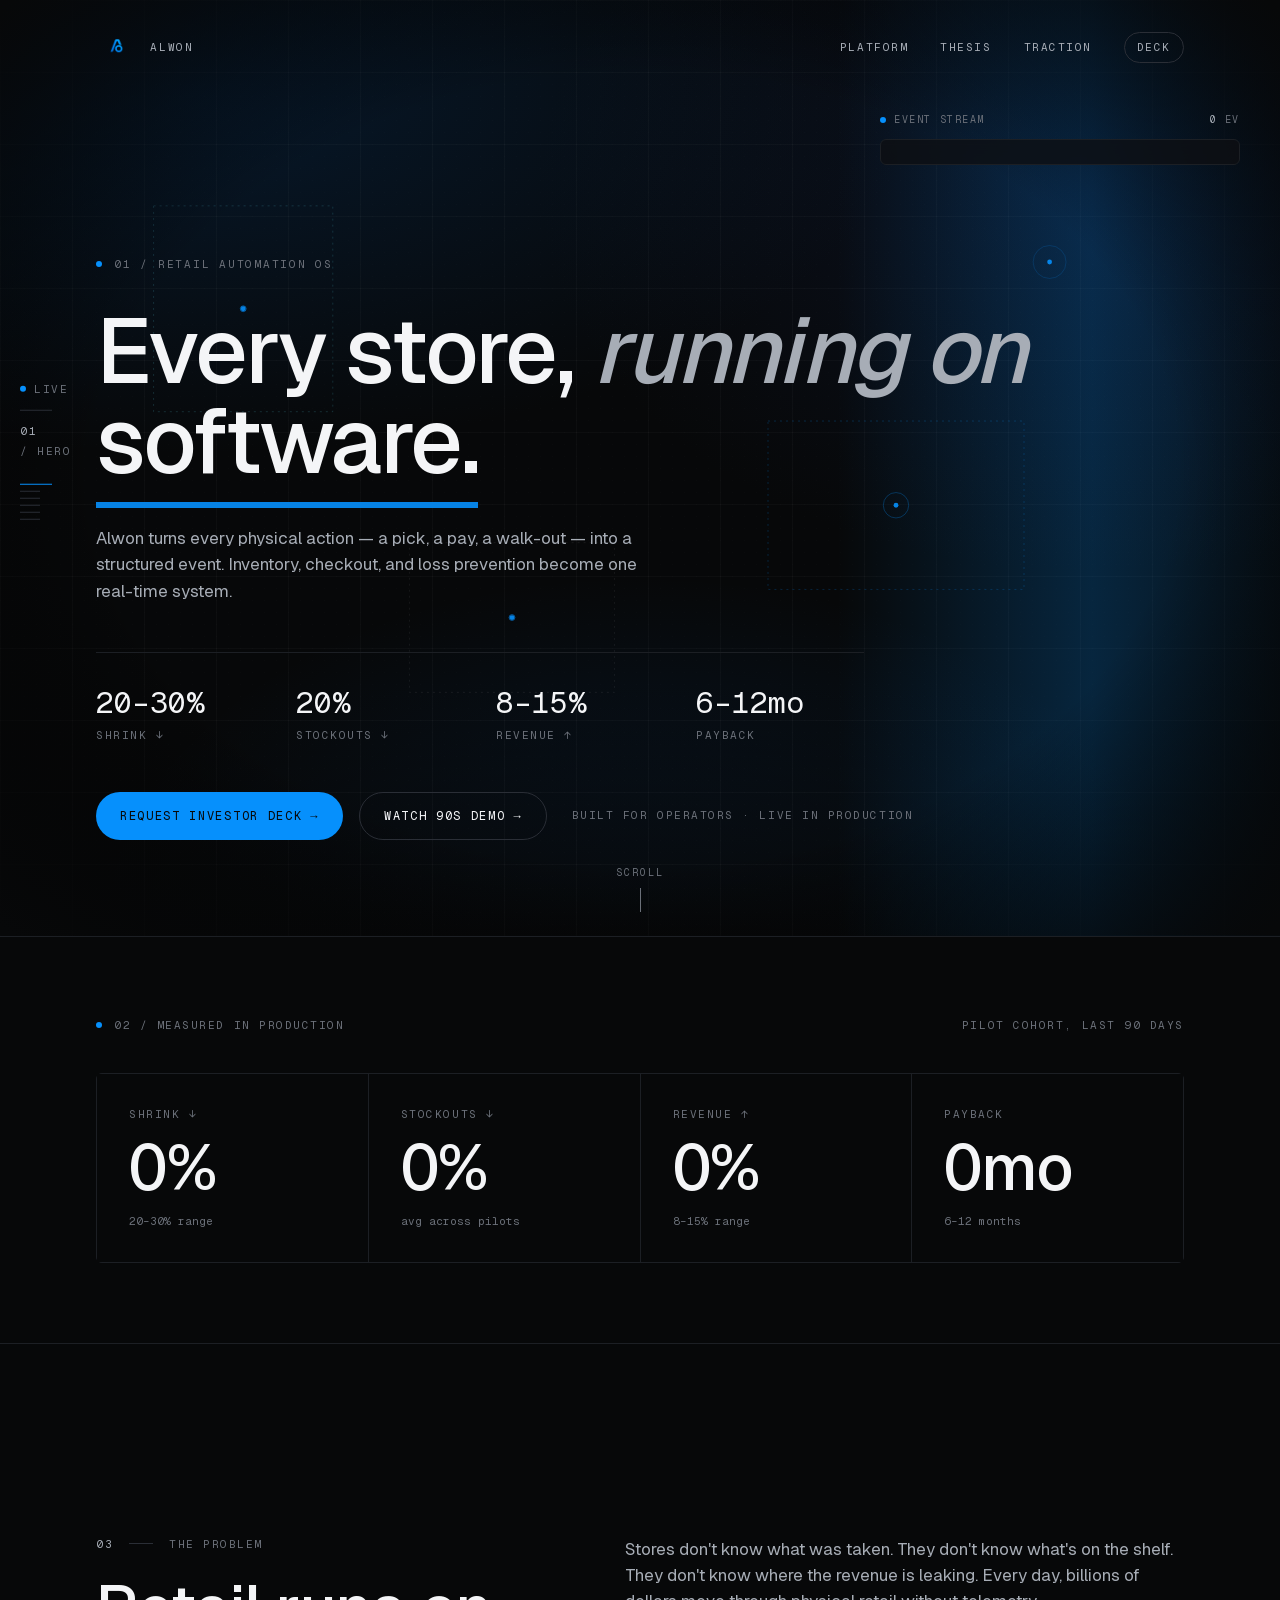
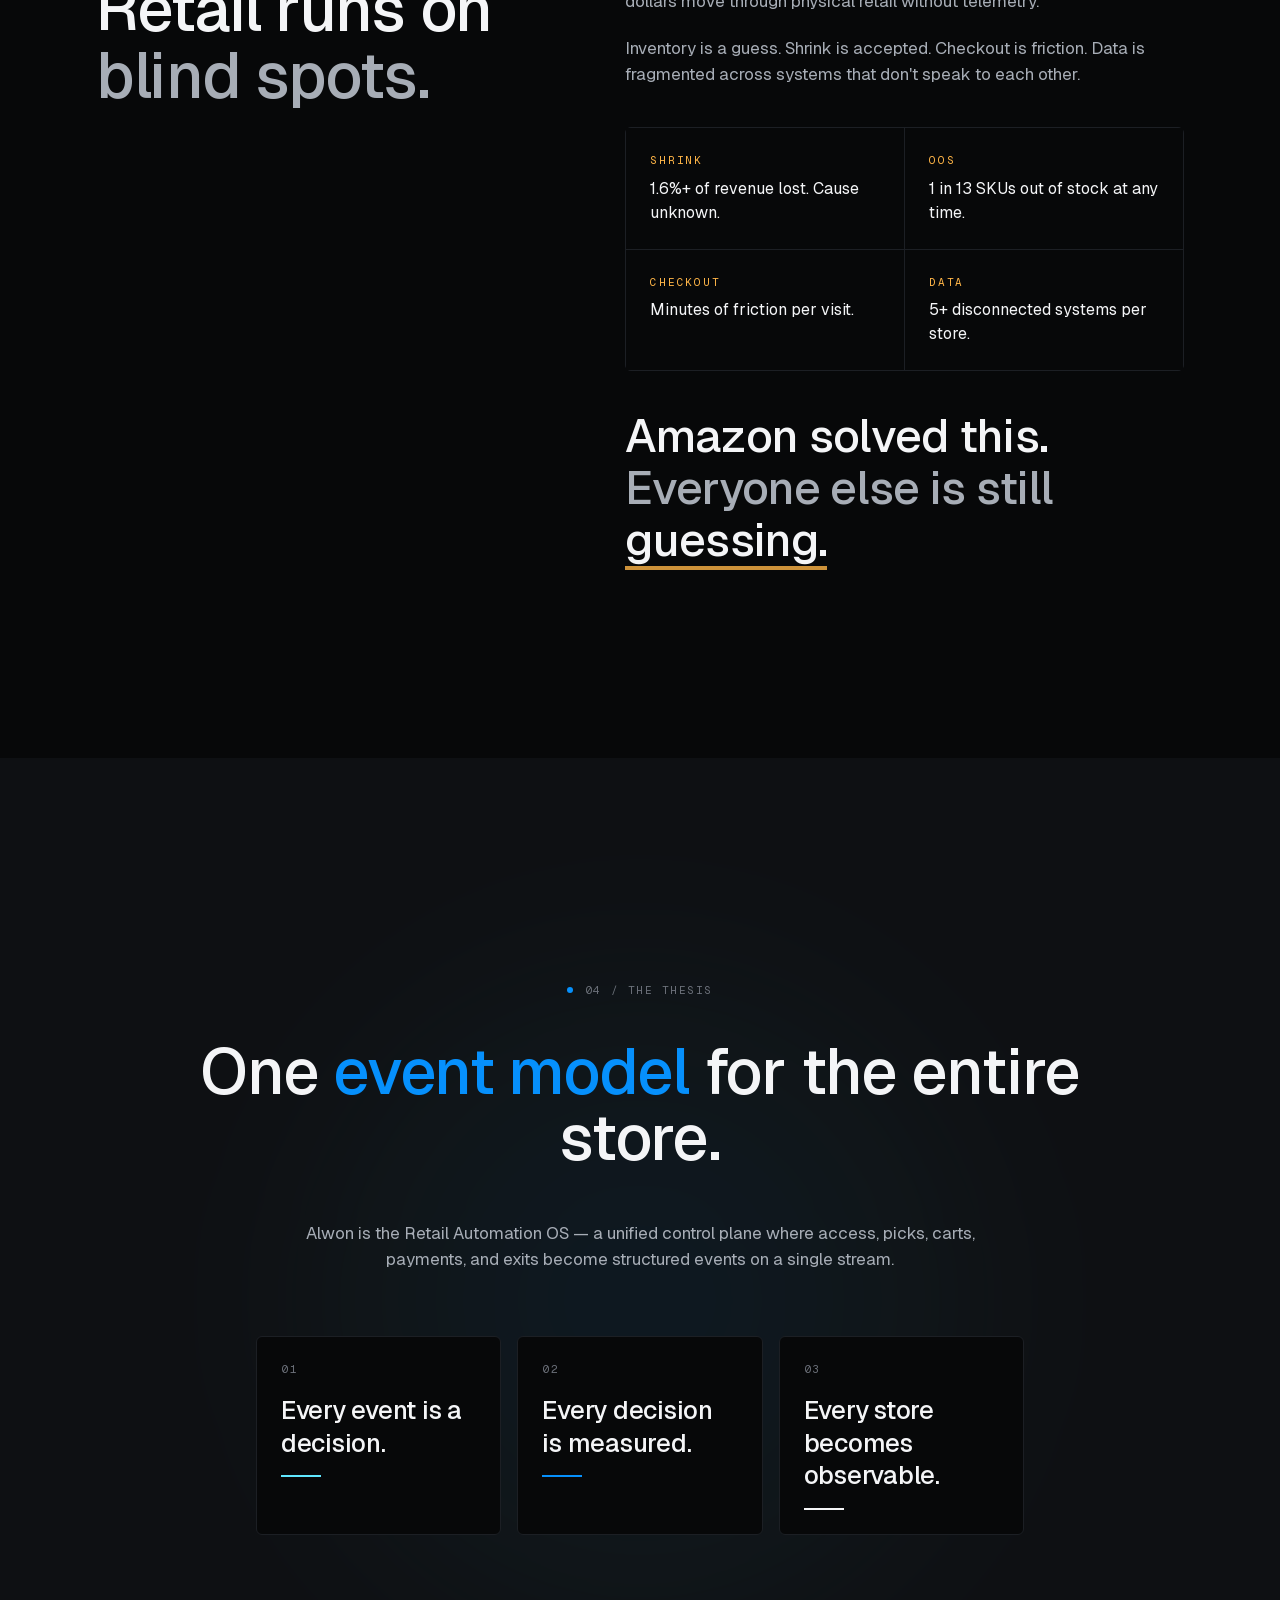
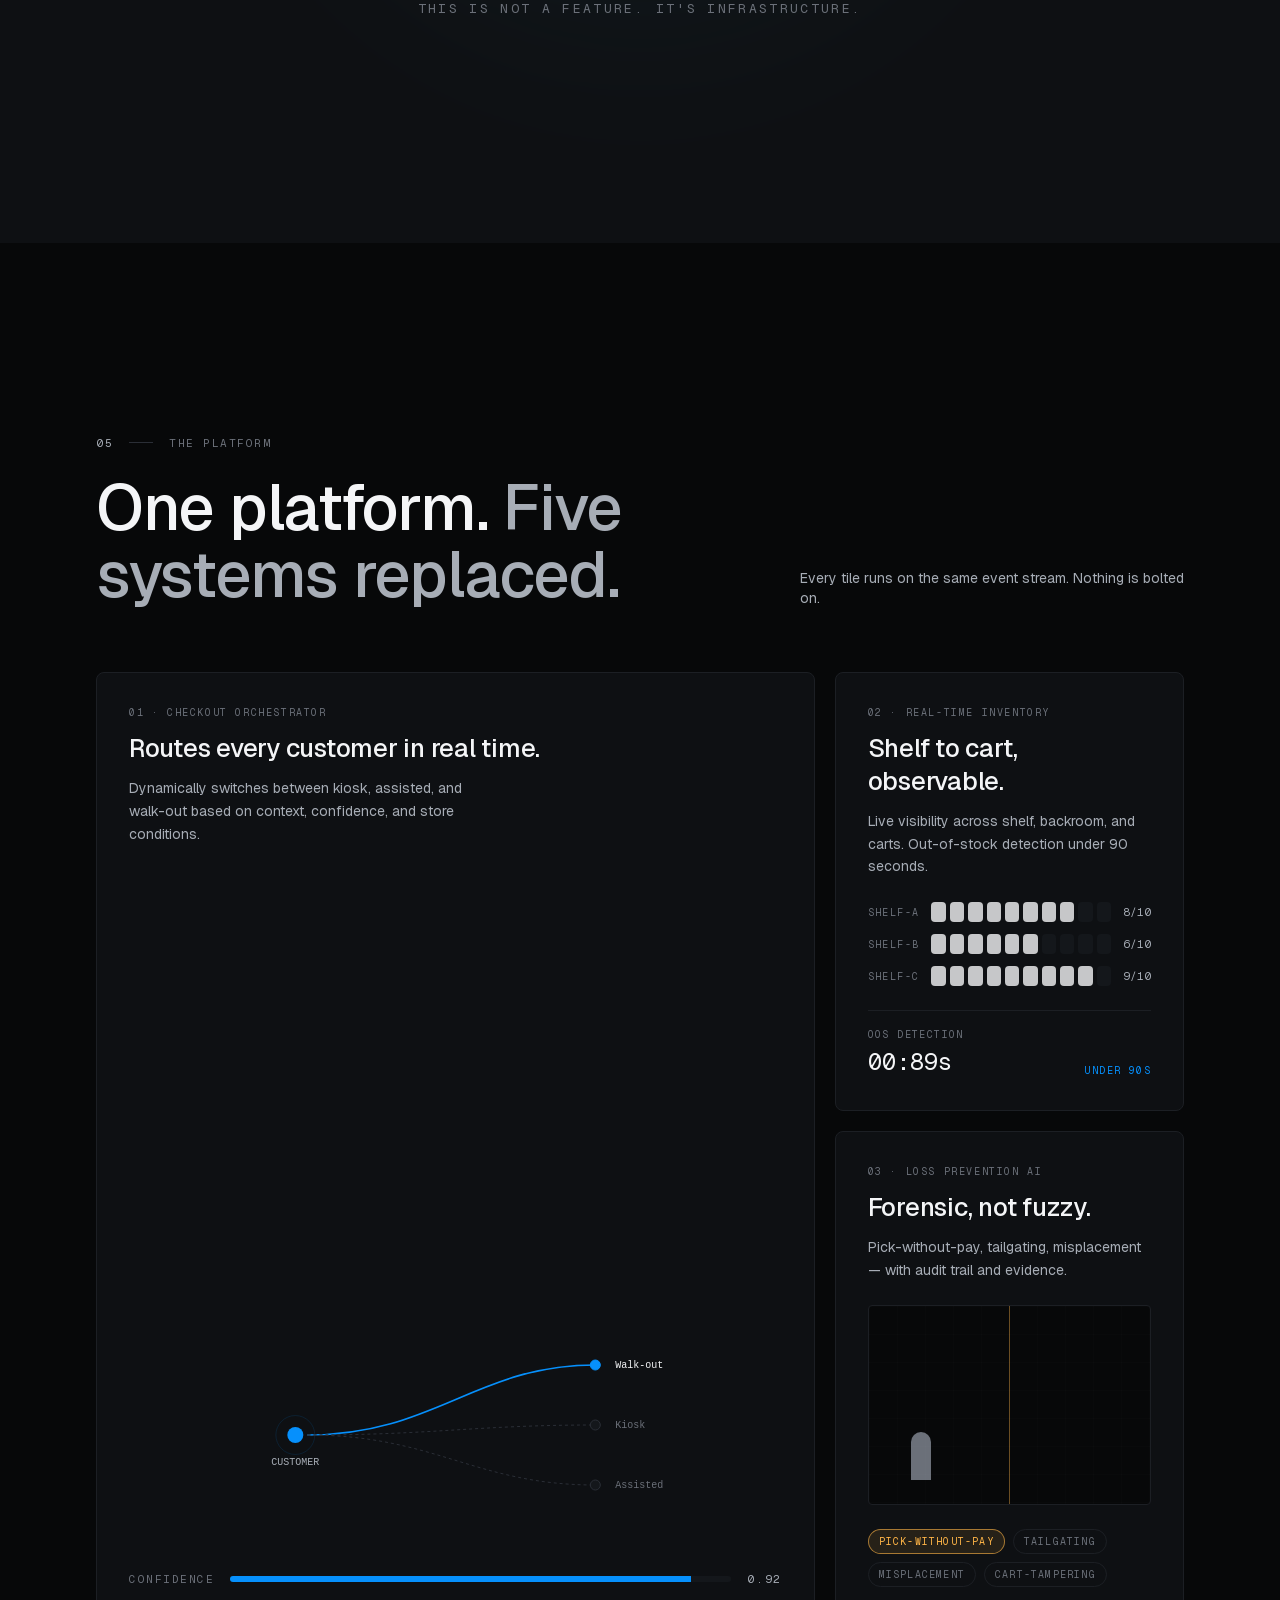
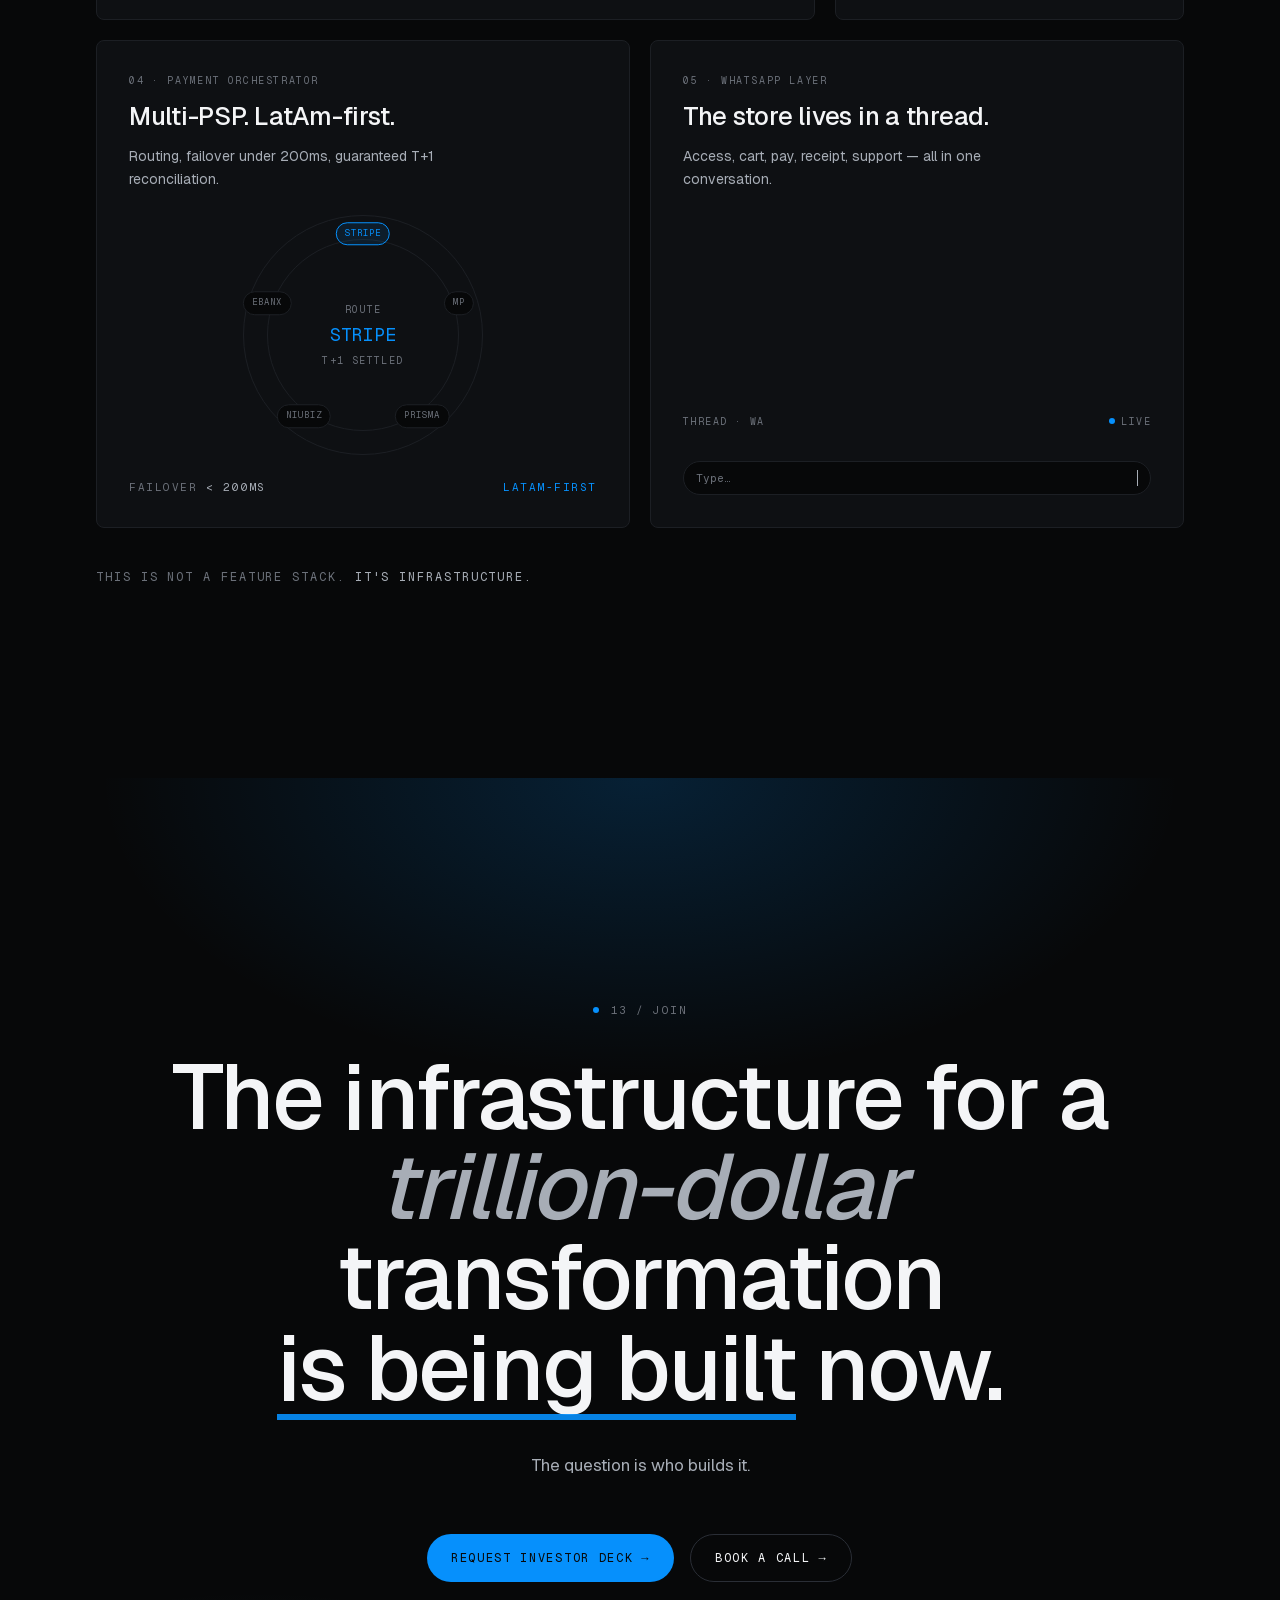
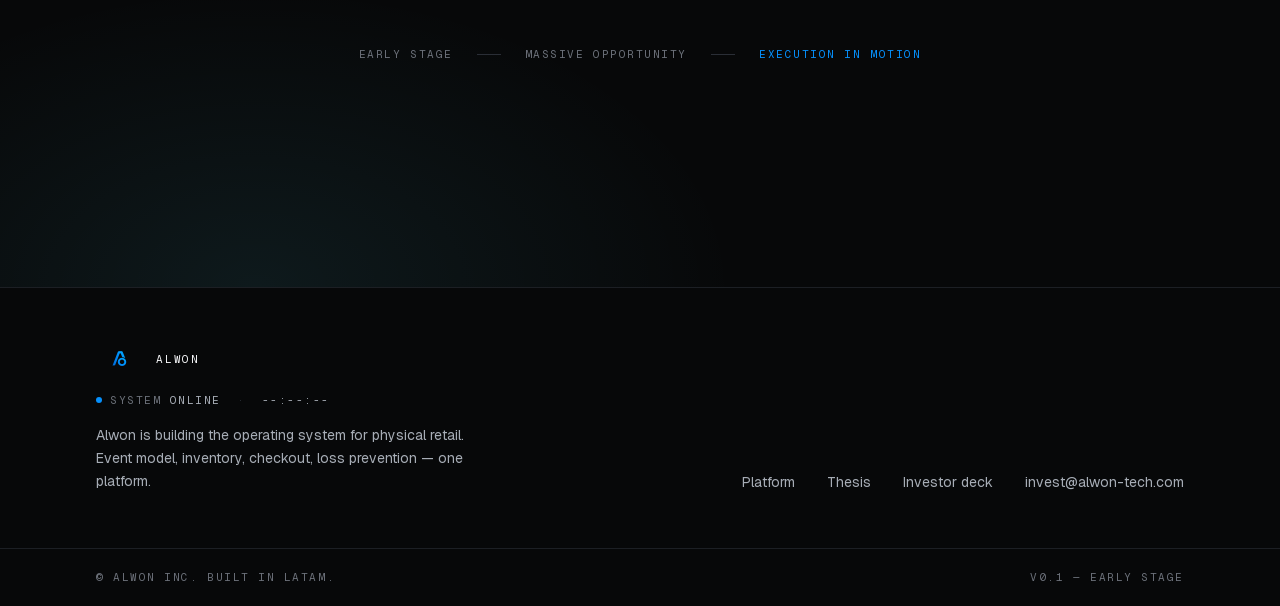
==== index.html @ dfbee31b "base" ====
<!DOCTYPE html><html lang="en" class="geist_deef94d5-module__Sms4YG__variable geist_mono_1bf8cbf6-module__FlyLvG__variable antialiased"><head><meta charSet="utf-8"/><meta name="viewport" content="width=device-width, initial-scale=1"/><link rel="preload" href="/_next/static/media/797e433ab948586e-s.p.0.q-h669a_dqa.woff2" as="font" crossorigin="" type="font/woff2"/><link rel="preload" href="/_next/static/media/caa3a2e1cccd8315-s.p.16t1db8_9y2o~.woff2" as="font" crossorigin="" type="font/woff2"/><link rel="preload" as="image" href="/logo_alwon.png"/><link rel="stylesheet" href="/_next/static/chunks/014f_h28jp~ky.css" data-precedence="next"/><link rel="preload" as="script" fetchPriority="low" href="/_next/static/chunks/0gxwci3e5-ykx.js"/><script src="/_next/static/chunks/0pjq-hlddzx4h.js" async=""></script><script src="/_next/static/chunks/10~x95jhs6ns3.js" async=""></script><script src="/_next/static/chunks/turbopack-0rjp~2ta~sk9_.js" async=""></script><script src="/_next/static/chunks/0xtk0nha9.-fo.js" async=""></script><script src="/_next/static/chunks/0d3tkj33oycf2.js" async=""></script><script src="/_next/static/chunks/02zibz5o1k7un.js" async=""></script><meta name="next-size-adjust" content=""/><meta name="theme-color" content="#0690fc"/><meta name="color-scheme" content="dark"/><title>Alwon — The operating system for every store</title><meta name="description" content="Alwon turns every physical action in a store into a structured event. Inventory, checkout, and loss prevention — one real-time system."/><link rel="manifest" href="/manifest.webmanifest"/><meta property="og:title" content="Alwon — The operating system for every store"/><meta property="og:description" content="Retail Automation OS. Every action in a store becomes an event."/><meta property="og:type" content="website"/><meta name="twitter:card" content="summary"/><meta name="twitter:title" content="Alwon — The operating system for every store"/><meta name="twitter:description" content="Retail Automation OS. Every action in a store becomes an event."/><link rel="icon" href="/favicon.ico?favicon.0d~ox1ni8owcf.ico" sizes="48x48" type="image/x-icon"/><link rel="icon" href="/icon.png?icon.0746e30ch07uv.png" sizes="192x192" type="image/png"/><link rel="apple-touch-icon" href="/apple-icon.png?apple-icon.0pzhgabz-7hv9.png" sizes="180x180" type="image/png"/><script src="/_next/static/chunks/03~yq9q893hmn.js" noModule=""></script></head><body class="min-h-dvh bg-canvas text-ink"><div hidden=""><!--$--><!--/$--></div><aside aria-hidden="true" class="pointer-events-none fixed left-5 top-1/2 z-40 hidden -translate-y-1/2 flex-col items-start gap-3 md:flex"><div class="flex items-center gap-2"><span class="inline-block size-1.5 rounded-full bg-signal pulse-signal"></span><span class="chapter-label text-ink-dim">Live</span></div><div class="h-px w-8 bg-line-strong"></div><div class="flex flex-col gap-1 font-mono text-[11px] uppercase tracking-[0.14em]"><span class="text-ink-dim">01</span><span class="text-ink-mute">/ <!-- -->Hero</span></div><div class="mt-3 flex flex-col gap-1.5"><span class="block h-px w-5 transition-all duration-500 w-8 bg-signal"></span><span class="block h-px w-5 transition-all duration-500 bg-line-strong"></span><span class="block h-px w-5 transition-all duration-500 bg-line-strong"></span><span class="block h-px w-5 transition-all duration-500 bg-line-strong"></span><span class="block h-px w-5 transition-all duration-500 bg-line-strong"></span><span class="block h-px w-5 transition-all duration-500 bg-line-strong"></span></div></aside><main class="relative"><section id="hero" class="relative isolate flex min-h-[100svh] items-end overflow-hidden bg-canvas"><div class="atmos absolute inset-0 -z-10" aria-hidden="true"></div><div aria-hidden="true" class="pointer-events-none absolute inset-0 overflow-hidden"><svg class="absolute inset-0 h-full w-full" xmlns="http://www.w3.org/2000/svg"><defs><pattern id="alwon-grid" width="72" height="72" patternUnits="userSpaceOnUse"><path d="M 72 0 L 0 0 0 72" fill="none" stroke="rgba(255,255,255,0.045)" stroke-width="1"></path></pattern><pattern id="alwon-grid-sub" width="12" height="12" patternUnits="userSpaceOnUse"><circle cx="0" cy="0" r="0.5" fill="rgba(255,255,255,0.05)"></circle></pattern><radialGradient id="alwon-vignette" cx="50%" cy="50%" r="70%"><stop offset="60%" stop-color="rgba(0,0,0,0)"></stop><stop offset="100%" stop-color="rgba(7,8,9,1)"></stop></radialGradient><linearGradient id="alwon-sweep" x1="0" x2="1" y1="0" y2="0"><stop offset="0%" stop-color="rgba(6,144,252,0)"></stop><stop offset="50%" stop-color="rgba(6,144,252,0.22)"></stop><stop offset="100%" stop-color="rgba(6,144,252,0)"></stop></linearGradient></defs><rect width="100%" height="100%" fill="url(#alwon-grid-sub)"></rect><rect width="100%" height="100%" fill="url(#alwon-grid)"></rect><g opacity="0.55"><rect x="12%" y="22%" width="14%" height="22%" fill="none" stroke="rgba(96,231,255,0.28)" stroke-dasharray="2 4"></rect><rect x="60%" y="45%" width="20%" height="18%" fill="none" stroke="rgba(6,144,252,0.38)" stroke-dasharray="2 4"></rect><rect x="32%" y="58%" width="16%" height="16%" fill="none" stroke="rgba(255,255,255,0.12)" stroke-dasharray="2 4"></rect></g><g><g><circle cx="19%" cy="33%" r="2.4" fill="#0690fc" opacity="0.9"></circle><circle cx="19%" cy="33%" r="2.4" fill="none" stroke="#0690fc" stroke-width="1" opacity="0.6"><animate attributeName="r" from="2.4" to="22" dur="2.6s" begin="0s" repeatCount="indefinite"></animate><animate attributeName="opacity" from="0.6" to="0" dur="2.6s" begin="0s" repeatCount="indefinite"></animate></circle></g><g><circle cx="70%" cy="54%" r="2.4" fill="#0690fc" opacity="0.9"></circle><circle cx="70%" cy="54%" r="2.4" fill="none" stroke="#0690fc" stroke-width="1" opacity="0.6"><animate attributeName="r" from="2.4" to="22" dur="2.6s" begin="1.3s" repeatCount="indefinite"></animate><animate attributeName="opacity" from="0.6" to="0" dur="2.6s" begin="1.3s" repeatCount="indefinite"></animate></circle></g><g><circle cx="40%" cy="66%" r="2.4" fill="#0690fc" opacity="0.9"></circle><circle cx="40%" cy="66%" r="2.4" fill="none" stroke="#0690fc" stroke-width="1" opacity="0.6"><animate attributeName="r" from="2.4" to="22" dur="2.6s" begin="2.6s" repeatCount="indefinite"></animate><animate attributeName="opacity" from="0.6" to="0" dur="2.6s" begin="2.6s" repeatCount="indefinite"></animate></circle></g><g><circle cx="82%" cy="28%" r="2.4" fill="#0690fc" opacity="0.9"></circle><circle cx="82%" cy="28%" r="2.4" fill="none" stroke="#0690fc" stroke-width="1" opacity="0.6"><animate attributeName="r" from="2.4" to="22" dur="2.6s" begin="0.8s" repeatCount="indefinite"></animate><animate attributeName="opacity" from="0.6" to="0" dur="2.6s" begin="0.8s" repeatCount="indefinite"></animate></circle></g></g><rect x="-40%" y="0" width="40%" height="100%" fill="url(#alwon-sweep)"><animate attributeName="x" from="-40%" to="100%" dur="7s" repeatCount="indefinite"></animate></rect><rect width="100%" height="100%" fill="url(#alwon-vignette)"></rect></svg></div><div class="pointer-events-none absolute inset-x-0 bottom-0 -z-[5] h-64 bg-gradient-to-t from-canvas to-transparent" aria-hidden="true"></div><div class="bg-grain absolute inset-0 -z-[6]" aria-hidden="true"></div><div class="absolute inset-x-0 top-0 z-30 flex items-center justify-between px-6 pt-6 md:px-24 md:pt-8"><a href="#hero" aria-label="Alwon — home" class="flex items-center gap-3 transition-opacity hover:opacity-80"><img alt="Alwon" width="28" height="28" decoding="async" data-nimg="1" class="h-7 w-auto" style="color:transparent" src="/logo_alwon.png"/><span class="font-mono text-[11px] uppercase tracking-[0.16em] text-ink-dim">Alwon</span></a><nav class="hidden items-center gap-8 font-mono text-[11px] uppercase tracking-[0.14em] text-ink-dim md:flex"><a href="#platform" class="link-underline hover:text-ink">Platform</a><a href="#solution" class="link-underline hover:text-ink">Thesis</a><a href="#proof" class="link-underline hover:text-ink">Traction</a><a href="#cta" class="rounded-full border border-line-strong px-3 py-1.5 hover:border-ink-dim hover:text-ink">Deck</a></nav></div><div aria-hidden="true" class="pointer-events-none absolute right-4 top-20 z-20 w-full max-w-[280px] select-none sm:max-w-[320px] md:right-10 md:top-28 md:max-w-[360px]"><div class="mb-3 flex items-center justify-between font-mono text-[10px] uppercase tracking-[0.16em] text-ink-mute"><div class="flex items-center gap-2"><span class="inline-block size-1.5 rounded-full bg-signal pulse-signal"></span><span>event stream</span></div><span><span class="text-ink-dim tabular-nums">0</span> ev</span></div><div class="rounded-md border border-line bg-surface-1/80 p-3 backdrop-blur-sm"></div></div><div class="relative z-10 mx-auto w-full max-w-[1440px] px-6 pb-16 pt-48 md:px-24 md:pb-24 md:pt-64"><div class="mb-8 flex items-center gap-3 font-mono text-[11px] uppercase tracking-[0.16em] text-ink-mute"><span class="inline-block size-1.5 rounded-full bg-signal pulse-signal"></span><span>01 / Retail Automation OS</span></div><h1 class="text-display max-w-[16ch] text-ink">Every store,<!-- --> <span class="italic text-ink-dim">running on</span> <span class="relative whitespace-nowrap">software.<span aria-hidden="true" class="absolute -bottom-2 left-0 h-[6px] w-full bg-signal/90"></span></span></h1><p class="mt-10 max-w-xl text-body-l text-ink-dim">Alwon turns every physical action — a pick, a pay, a walk-out — into a structured event. Inventory, checkout, and loss prevention become one real-time system.</p><div class="mt-12 grid max-w-3xl grid-cols-2 gap-x-8 gap-y-6 border-t border-line pt-8 md:grid-cols-4"><div class="flex flex-col gap-1.5"><span class="font-mono text-2xl text-ink tabular-nums md:text-3xl">20–30%</span><span class="font-mono text-[11px] uppercase tracking-[0.14em] text-ink-mute">shrink ↓</span></div><div class="flex flex-col gap-1.5"><span class="font-mono text-2xl text-ink tabular-nums md:text-3xl">20%</span><span class="font-mono text-[11px] uppercase tracking-[0.14em] text-ink-mute">stockouts ↓</span></div><div class="flex flex-col gap-1.5"><span class="font-mono text-2xl text-ink tabular-nums md:text-3xl">8–15%</span><span class="font-mono text-[11px] uppercase tracking-[0.14em] text-ink-mute">revenue ↑</span></div><div class="flex flex-col gap-1.5"><span class="font-mono text-2xl text-ink tabular-nums md:text-3xl">6–12mo</span><span class="font-mono text-[11px] uppercase tracking-[0.14em] text-ink-mute">payback</span></div></div><div class="mt-12 flex flex-wrap items-center gap-4"><a class="group inline-flex h-12 items-center gap-2 rounded-full px-6 font-mono text-[12px] uppercase tracking-[0.14em] transition-all duration-300 will-change-transform bg-signal text-canvas hover:bg-signal-soft hover:-translate-y-[1px] shadow-[0_0_0_0_rgba(6,144,252,0.35)] hover:shadow-[0_10px_40px_-10px_rgba(6,144,252,0.55)]" href="#cta">Request investor deck<span aria-hidden="true" class="inline-block translate-x-0 transition-transform duration-300 group-hover:translate-x-1">→</span></a><a class="group inline-flex h-12 items-center gap-2 rounded-full px-6 font-mono text-[12px] uppercase tracking-[0.14em] transition-all duration-300 will-change-transform border border-line-strong text-ink hover:border-ink-dim hover:bg-surface-1" href="#platform">Watch 90s demo<span aria-hidden="true" class="inline-block translate-x-0 transition-transform duration-300 group-hover:translate-x-1">→</span></a><span class="ml-2 font-mono text-[11px] uppercase tracking-[0.14em] text-ink-mute">Built for operators · Live in production</span></div></div><div aria-hidden="true" class="pointer-events-none absolute bottom-6 left-1/2 z-20 flex -translate-x-1/2 flex-col items-center gap-2 font-mono text-[10px] uppercase tracking-[0.2em] text-ink-mute"><span>Scroll</span><span class="block h-6 w-px animate-[pulse_2.4s_ease-in-out_infinite] bg-ink-mute"></span></div></section><section id="proof" class="relative border-y border-line bg-canvas"><div class="mx-auto flex w-full max-w-[1440px] flex-col gap-10 px-6 py-16 md:px-24 md:py-20"><div class="flex items-center justify-between font-mono text-[11px] uppercase tracking-[0.14em] text-ink-mute"><div class="flex items-center gap-3"><span class="inline-block size-1.5 rounded-full bg-signal pulse-signal"></span><span>02 / Measured in production</span></div><span class="hidden md:inline">Pilot cohort, last 90 days</span></div><div class="grid grid-cols-2 gap-px rounded-md border border-line bg-line md:grid-cols-4"><div class="flex flex-col gap-3 bg-canvas p-6 md:p-8"><span class="font-mono text-[11px] uppercase tracking-[0.14em] text-ink-mute">shrink ↓</span><span class="text-ink tabular-nums"><span class="text-h1 font-medium">0<!-- -->%</span></span><span class="font-mono text-[11px] text-ink-mute">20–30% range</span></div><div class="flex flex-col gap-3 bg-canvas p-6 md:p-8"><span class="font-mono text-[11px] uppercase tracking-[0.14em] text-ink-mute">stockouts ↓</span><span class="text-ink tabular-nums"><span class="text-h1 font-medium">0<!-- -->%</span></span><span class="font-mono text-[11px] text-ink-mute">avg across pilots</span></div><div class="flex flex-col gap-3 bg-canvas p-6 md:p-8"><span class="font-mono text-[11px] uppercase tracking-[0.14em] text-ink-mute">revenue ↑</span><span class="text-ink tabular-nums"><span class="text-h1 font-medium">0<!-- -->%</span></span><span class="font-mono text-[11px] text-ink-mute">8–15% range</span></div><div class="flex flex-col gap-3 bg-canvas p-6 md:p-8"><span class="font-mono text-[11px] uppercase tracking-[0.14em] text-ink-mute">payback</span><span class="text-ink tabular-nums"><span class="text-h1 font-medium">0<!-- -->mo</span></span><span class="font-mono text-[11px] text-ink-mute">6–12 months</span></div></div></div></section><section id="problem" class="relative overflow-hidden bg-canvas py-32 md:py-48"><div class="mx-auto grid w-full max-w-[1440px] gap-16 px-6 md:grid-cols-[1fr_1.2fr] md:px-24"><header class="flex max-w-[68ch] flex-col gap-6"><div class="flex items-center gap-4 font-mono text-[11px] uppercase tracking-[0.14em] text-ink-mute"><span class="text-ink-dim">03</span><span class="h-px w-6 bg-line-strong"></span><span>The Problem</span></div><h2 class="text-h1 text-ink">Retail runs on <br/><span class="text-ink-dim">blind spots.</span></h2></header><div class="flex flex-col gap-10"><div class="space-y-5 text-body-l text-ink-dim"><p>Stores don&#x27;t know what was taken. They don&#x27;t know what&#x27;s on the shelf. They don&#x27;t know where the revenue is leaking. Every day, billions of dollars move through physical retail without telemetry.</p><p>Inventory is a guess. Shrink is accepted. Checkout is friction. Data is fragmented across systems that don&#x27;t speak to each other.</p></div><ul class="grid gap-px rounded-md border border-line bg-line md:grid-cols-2"><li class="flex flex-col gap-2 bg-canvas p-5 md:p-6"><span class="font-mono text-[11px] uppercase tracking-[0.16em] text-warn">SHRINK</span><span class="text-ink">1.6%+ of revenue lost. Cause unknown.</span></li><li class="flex flex-col gap-2 bg-canvas p-5 md:p-6"><span class="font-mono text-[11px] uppercase tracking-[0.16em] text-warn">OOS</span><span class="text-ink">1 in 13 SKUs out of stock at any time.</span></li><li class="flex flex-col gap-2 bg-canvas p-5 md:p-6"><span class="font-mono text-[11px] uppercase tracking-[0.16em] text-warn">CHECKOUT</span><span class="text-ink">Minutes of friction per visit.</span></li><li class="flex flex-col gap-2 bg-canvas p-5 md:p-6"><span class="font-mono text-[11px] uppercase tracking-[0.16em] text-warn">DATA</span><span class="text-ink">5+ disconnected systems per store.</span></li></ul><p class="text-h2 text-ink">Amazon solved this.<!-- --> <span class="text-ink-dim">Everyone else is still</span> <span class="relative inline-block">guessing.<span aria-hidden="true" class="absolute -bottom-1 left-0 h-[4px] w-full bg-warn/80"></span></span></p></div></div></section><section id="solution" class="relative isolate overflow-hidden bg-surface-1 py-40 md:py-56"><div aria-hidden="true" class="pointer-events-none absolute left-1/2 top-1/2 -z-10 h-[900px] w-[900px] -translate-x-1/2 -translate-y-1/2 rounded-full opacity-60 blur-3xl" style="background:radial-gradient(circle, rgba(6,144,252,0.12), rgba(96,231,255,0.05) 40%, transparent 70%)"></div><div class="mx-auto flex w-full max-w-[1200px] flex-col items-center px-6 text-center md:px-24"><div class="mb-10 flex items-center gap-3 font-mono text-[11px] uppercase tracking-[0.14em] text-ink-mute"><span class="inline-block size-1.5 rounded-full bg-signal pulse-signal"></span><span>04 / The Thesis</span></div><h2 class="text-h1 max-w-[22ch] text-ink">One <span class="text-signal">event model</span> for the entire store.</h2><p class="mt-12 max-w-2xl text-body-l text-ink-dim">Alwon is the Retail Automation OS — a unified control plane where access, picks, carts, payments, and exits become structured events on a single stream.</p><div class="mt-16 grid w-full max-w-3xl gap-4 md:grid-cols-3"><div class="relative flex flex-col gap-4 rounded-md border border-line bg-canvas p-6 text-left"><span class="font-mono text-[11px] uppercase tracking-[0.14em] text-ink-mute">0<!-- -->1</span><span class="text-h3 text-ink">Every event is a decision.</span><span aria-hidden="true" class="h-[2px] w-10 bg-flow"></span></div><div class="relative flex flex-col gap-4 rounded-md border border-line bg-canvas p-6 text-left"><span class="font-mono text-[11px] uppercase tracking-[0.14em] text-ink-mute">0<!-- -->2</span><span class="text-h3 text-ink">Every decision is measured.</span><span aria-hidden="true" class="h-[2px] w-10 bg-signal"></span></div><div class="relative flex flex-col gap-4 rounded-md border border-line bg-canvas p-6 text-left"><span class="font-mono text-[11px] uppercase tracking-[0.14em] text-ink-mute">0<!-- -->3</span><span class="text-h3 text-ink">Every store becomes observable.</span><span aria-hidden="true" class="h-[2px] w-10 bg-ink"></span></div></div><p class="mt-16 font-mono text-[13px] uppercase tracking-[0.18em] text-ink-mute">This is not a feature. It&#x27;s infrastructure.</p></div></section><section id="platform" class="relative overflow-hidden bg-canvas py-32 md:py-48"><div class="mx-auto w-full max-w-[1440px] px-6 md:px-24"><header class="mb-16 flex flex-col gap-6 md:flex-row md:items-end md:justify-between"><div class="flex max-w-[56ch] flex-col gap-6"><div class="flex items-center gap-4 font-mono text-[11px] uppercase tracking-[0.14em] text-ink-mute"><span class="text-ink-dim">05</span><span class="h-px w-6 bg-line-strong"></span><span>The Platform</span></div><h2 class="text-h1 text-ink">One platform.<!-- --> <span class="text-ink-dim">Five systems replaced.</span></h2></div><p class="max-w-sm text-sm text-ink-dim">Every tile runs on the same event stream. Nothing is bolted on.</p></header><div class="grid auto-rows-[minmax(360px,auto)] grid-cols-1 gap-4 md:grid-cols-6 md:gap-5"><article class="group relative flex flex-col justify-between gap-6 overflow-hidden rounded-lg border border-line bg-surface-1 p-6 transition-colors duration-500 hover:border-line-strong md:p-8 md:col-span-4 md:row-span-2"><div aria-hidden="true" class="pointer-events-none absolute inset-0 opacity-0 transition-opacity duration-700 group-hover:opacity-100" style="background:radial-gradient(600px 300px at 50% 0%, rgba(6,144,252,0.08), transparent 60%)"></div><header class="flex items-start justify-between gap-6"><div class="flex flex-col gap-3"><span class="font-mono text-[10px] uppercase tracking-[0.16em] text-ink-mute">01 · Checkout Orchestrator</span><h3 class="text-h3 text-ink">Routes every customer in real time.</h3><p class="max-w-[36ch] text-sm leading-relaxed text-ink-dim">Dynamically switches between kiosk, assisted, and walk-out based on context, confidence, and store conditions.</p></div></header><div class="relative"><div class="relative flex h-full flex-col justify-between"><div class="relative h-[240px] w-full"><svg viewBox="0 0 400 240" class="h-full w-full" role="img" aria-label="Dynamic checkout routing diagram"><g><circle cx="40" cy="120" r="8" fill="#0690fc"></circle><circle cx="40" cy="120" r="14" fill="none" stroke="#0690fc" stroke-width="1" opacity="0.4"><animate attributeName="r" values="10;22;10" dur="2.2s" repeatCount="indefinite"></animate><animate attributeName="opacity" values="0.6;0;0.6" dur="2.2s" repeatCount="indefinite"></animate></circle><text x="40" y="150" fill="#a7adb6" font-family="ui-monospace, monospace" font-size="10" text-anchor="middle">CUSTOMER</text></g><g><path d="M 52 120 C 180 120, 220 50, 340 50" fill="none" stroke="#0690fc" stroke-width="1.6" stroke-dasharray="0" style="transition:stroke 0.5s ease, stroke-width 0.5s ease"></path><circle cx="340" cy="50" r="5" fill="#0690fc" stroke="#0690fc" stroke-width="1" style="transition:fill 0.5s, stroke 0.5s"></circle><text x="360" y="53" fill="#f4f5f7" font-family="ui-monospace, monospace" font-size="10" style="transition:fill 0.5s">Walk-out</text></g><g><path d="M 52 120 C 180 120, 220 110, 340 110" fill="none" stroke="#2a2e36" stroke-width="1" stroke-dasharray="3 3" style="transition:stroke 0.5s ease, stroke-width 0.5s ease"></path><circle cx="340" cy="110" r="5" fill="#14171b" stroke="#2a2e36" stroke-width="1" style="transition:fill 0.5s, stroke 0.5s"></circle><text x="360" y="113" fill="#6b7079" font-family="ui-monospace, monospace" font-size="10" style="transition:fill 0.5s">Kiosk</text></g><g><path d="M 52 120 C 180 120, 220 170, 340 170" fill="none" stroke="#2a2e36" stroke-width="1" stroke-dasharray="3 3" style="transition:stroke 0.5s ease, stroke-width 0.5s ease"></path><circle cx="340" cy="170" r="5" fill="#14171b" stroke="#2a2e36" stroke-width="1" style="transition:fill 0.5s, stroke 0.5s"></circle><text x="360" y="173" fill="#6b7079" font-family="ui-monospace, monospace" font-size="10" style="transition:fill 0.5s">Assisted</text></g></svg></div><div class="mt-4 flex items-center gap-4 font-mono text-[11px] uppercase tracking-[0.14em]"><span class="text-ink-mute">confidence</span><div class="relative h-[6px] flex-1 overflow-hidden rounded-full bg-surface-2" role="progressbar" aria-valuenow="92" aria-valuemin="0" aria-valuemax="100" aria-label="Checkout confidence"><div class="absolute inset-y-0 left-0 bg-signal transition-[width] duration-700 ease-out" style="width:92%"></div></div><span class="tabular-nums text-ink-dim">0.92</span></div></div></div></article><article class="group relative flex flex-col justify-between gap-6 overflow-hidden rounded-lg border border-line bg-surface-1 p-6 transition-colors duration-500 hover:border-line-strong md:p-8 md:col-span-2"><div aria-hidden="true" class="pointer-events-none absolute inset-0 opacity-0 transition-opacity duration-700 group-hover:opacity-100" style="background:radial-gradient(600px 300px at 50% 0%, rgba(6,144,252,0.08), transparent 60%)"></div><header class="flex items-start justify-between gap-6"><div class="flex flex-col gap-3"><span class="font-mono text-[10px] uppercase tracking-[0.16em] text-ink-mute">02 · Real-Time Inventory</span><h3 class="text-h3 text-ink">Shelf to cart, observable.</h3><p class="max-w-[36ch] text-sm leading-relaxed text-ink-dim">Live visibility across shelf, backroom, and carts. Out-of-stock detection under 90 seconds.</p></div></header><div class="relative"><div class="flex h-full flex-col justify-between gap-6"><div class="flex flex-col gap-3" aria-hidden="true"><div class="flex items-center gap-3"><span class="font-mono text-[10px] uppercase tracking-[0.14em] text-ink-mute">SHELF-<!-- -->A</span><div class="flex flex-1 gap-1"><span class="h-5 flex-1 rounded-sm transition-colors duration-500 bg-ink/80"></span><span class="h-5 flex-1 rounded-sm transition-colors duration-500 bg-ink/80"></span><span class="h-5 flex-1 rounded-sm transition-colors duration-500 bg-ink/80"></span><span class="h-5 flex-1 rounded-sm transition-colors duration-500 bg-ink/80"></span><span class="h-5 flex-1 rounded-sm transition-colors duration-500 bg-ink/80"></span><span class="h-5 flex-1 rounded-sm transition-colors duration-500 bg-ink/80"></span><span class="h-5 flex-1 rounded-sm transition-colors duration-500 bg-ink/80"></span><span class="h-5 flex-1 rounded-sm transition-colors duration-500 bg-ink/80"></span><span class="h-5 flex-1 rounded-sm transition-colors duration-500 bg-surface-2"></span><span class="h-5 flex-1 rounded-sm transition-colors duration-500 bg-surface-2"></span></div><span class="font-mono text-[11px] tabular-nums text-ink-dim">8<!-- -->/10</span></div><div class="flex items-center gap-3"><span class="font-mono text-[10px] uppercase tracking-[0.14em] text-ink-mute">SHELF-<!-- -->B</span><div class="flex flex-1 gap-1"><span class="h-5 flex-1 rounded-sm transition-colors duration-500 bg-ink/80"></span><span class="h-5 flex-1 rounded-sm transition-colors duration-500 bg-ink/80"></span><span class="h-5 flex-1 rounded-sm transition-colors duration-500 bg-ink/80"></span><span class="h-5 flex-1 rounded-sm transition-colors duration-500 bg-ink/80"></span><span class="h-5 flex-1 rounded-sm transition-colors duration-500 bg-ink/80"></span><span class="h-5 flex-1 rounded-sm transition-colors duration-500 bg-ink/80"></span><span class="h-5 flex-1 rounded-sm transition-colors duration-500 bg-surface-2"></span><span class="h-5 flex-1 rounded-sm transition-colors duration-500 bg-surface-2"></span><span class="h-5 flex-1 rounded-sm transition-colors duration-500 bg-surface-2"></span><span class="h-5 flex-1 rounded-sm transition-colors duration-500 bg-surface-2"></span></div><span class="font-mono text-[11px] tabular-nums text-ink-dim">6<!-- -->/10</span></div><div class="flex items-center gap-3"><span class="font-mono text-[10px] uppercase tracking-[0.14em] text-ink-mute">SHELF-<!-- -->C</span><div class="flex flex-1 gap-1"><span class="h-5 flex-1 rounded-sm transition-colors duration-500 bg-ink/80"></span><span class="h-5 flex-1 rounded-sm transition-colors duration-500 bg-ink/80"></span><span class="h-5 flex-1 rounded-sm transition-colors duration-500 bg-ink/80"></span><span class="h-5 flex-1 rounded-sm transition-colors duration-500 bg-ink/80"></span><span class="h-5 flex-1 rounded-sm transition-colors duration-500 bg-ink/80"></span><span class="h-5 flex-1 rounded-sm transition-colors duration-500 bg-ink/80"></span><span class="h-5 flex-1 rounded-sm transition-colors duration-500 bg-ink/80"></span><span class="h-5 flex-1 rounded-sm transition-colors duration-500 bg-ink/80"></span><span class="h-5 flex-1 rounded-sm transition-colors duration-500 bg-ink/80"></span><span class="h-5 flex-1 rounded-sm transition-colors duration-500 bg-surface-2"></span></div><span class="font-mono text-[11px] tabular-nums text-ink-dim">9<!-- -->/10</span></div></div><div class="flex items-end justify-between border-t border-line pt-4"><div class="flex flex-col gap-1"><span class="font-mono text-[10px] uppercase tracking-[0.14em] text-ink-mute">OOS detection</span><span class="font-mono text-2xl tabular-nums text-ink">00:<!-- -->89<!-- -->s</span></div><span class="font-mono text-[10px] uppercase tracking-[0.14em] text-signal">under 90s</span></div></div></div></article><article class="group relative flex flex-col justify-between gap-6 overflow-hidden rounded-lg border border-line bg-surface-1 p-6 transition-colors duration-500 hover:border-line-strong md:p-8 md:col-span-2"><div aria-hidden="true" class="pointer-events-none absolute inset-0 opacity-0 transition-opacity duration-700 group-hover:opacity-100" style="background:radial-gradient(600px 300px at 50% 0%, rgba(6,144,252,0.08), transparent 60%)"></div><header class="flex items-start justify-between gap-6"><div class="flex flex-col gap-3"><span class="font-mono text-[10px] uppercase tracking-[0.16em] text-ink-mute">03 · Loss Prevention AI</span><h3 class="text-h3 text-ink">Forensic, not fuzzy.</h3><p class="max-w-[36ch] text-sm leading-relaxed text-ink-dim">Pick-without-pay, tailgating, misplacement — with audit trail and evidence.</p></div></header><div class="relative"><div class="flex h-full flex-col justify-between gap-6"><div class="relative h-[200px] w-full overflow-hidden rounded-sm border border-line bg-canvas"><div class="absolute left-1/2 top-0 h-full w-px bg-warn/40"></div><div class="absolute left-1/2 top-0 h-full w-px bg-warn transition-opacity duration-300" style="opacity:0"></div><div class="absolute bottom-6 h-12 w-5 rounded-t-full bg-ink-mute transition-[left] duration-[2400ms] ease-linear" style="left:15%"></div><div class="pointer-events-none absolute inset-0 opacity-30" style="background-image:linear-gradient(to right, rgba(255,255,255,0.04) 1px, transparent 1px), linear-gradient(to bottom, rgba(255,255,255,0.04) 1px, transparent 1px);background-size:28px 28px"></div></div><div class="flex flex-wrap items-center gap-2"><span class="rounded-full border px-2.5 py-1 font-mono text-[10px] uppercase tracking-[0.12em] transition-all border-warn/60 bg-warn/10 text-warn">pick-without-pay</span><span class="rounded-full border px-2.5 py-1 font-mono text-[10px] uppercase tracking-[0.12em] transition-all border-line text-ink-mute">tailgating</span><span class="rounded-full border px-2.5 py-1 font-mono text-[10px] uppercase tracking-[0.12em] transition-all border-line text-ink-mute">misplacement</span><span class="rounded-full border px-2.5 py-1 font-mono text-[10px] uppercase tracking-[0.12em] transition-all border-line text-ink-mute">cart-tampering</span></div></div></div></article><article class="group relative flex flex-col justify-between gap-6 overflow-hidden rounded-lg border border-line bg-surface-1 p-6 transition-colors duration-500 hover:border-line-strong md:p-8 md:col-span-3"><div aria-hidden="true" class="pointer-events-none absolute inset-0 opacity-0 transition-opacity duration-700 group-hover:opacity-100" style="background:radial-gradient(600px 300px at 50% 0%, rgba(6,144,252,0.08), transparent 60%)"></div><header class="flex items-start justify-between gap-6"><div class="flex flex-col gap-3"><span class="font-mono text-[10px] uppercase tracking-[0.16em] text-ink-mute">04 · Payment Orchestrator</span><h3 class="text-h3 text-ink">Multi-PSP. LatAm-first.</h3><p class="max-w-[36ch] text-sm leading-relaxed text-ink-dim">Routing, failover under 200ms, guaranteed T+1 reconciliation.</p></div></header><div class="relative"><div class="flex h-full flex-col justify-between gap-6"><div class="relative mx-auto aspect-square w-full max-w-[240px]"><div class="absolute inset-0 rounded-full border border-line"></div><div class="absolute inset-6 rounded-full border border-line"></div><div class="absolute inset-0 flex items-center justify-center"><div class="flex flex-col items-center gap-1"><span class="font-mono text-[10px] uppercase tracking-[0.14em] text-ink-mute">route</span><span class="font-mono text-lg text-signal tabular-nums">STRIPE</span><span class="font-mono text-[10px] uppercase tracking-[0.14em] text-ink-mute">T+1 settled</span></div></div><div class="absolute -translate-x-1/2 -translate-y-1/2 rounded-full border px-2 py-1 font-mono text-[9px] uppercase tracking-[0.12em] transition-all duration-500 border-signal bg-signal/10 text-signal" style="left:50%;top:8%">STRIPE</div><div class="absolute -translate-x-1/2 -translate-y-1/2 rounded-full border px-2 py-1 font-mono text-[9px] uppercase tracking-[0.12em] transition-all duration-500 border-line bg-canvas text-ink-mute" style="left:89.94437368439645%;top:37.02128623625221%">MP</div><div class="absolute -translate-x-1/2 -translate-y-1/2 rounded-full border px-2 py-1 font-mono text-[9px] uppercase tracking-[0.12em] transition-all duration-500 border-line bg-canvas text-ink-mute" style="left:74.68698059628387%;top:83.97871376374779%">PRISMA</div><div class="absolute -translate-x-1/2 -translate-y-1/2 rounded-full border px-2 py-1 font-mono text-[9px] uppercase tracking-[0.12em] transition-all duration-500 border-line bg-canvas text-ink-mute" style="left:25.313019403716133%;top:83.97871376374779%">NIUBIZ</div><div class="absolute -translate-x-1/2 -translate-y-1/2 rounded-full border px-2 py-1 font-mono text-[9px] uppercase tracking-[0.12em] transition-all duration-500 border-line bg-canvas text-ink-mute" style="left:10.055626315603547%;top:37.021286236252216%">EBANX</div></div><div class="flex items-center justify-between font-mono text-[11px] uppercase tracking-[0.14em] text-ink-mute"><span>failover <span class="text-ink-dim">&lt; 200ms</span></span><span class="text-signal">LatAm-first</span></div></div></div></article><article class="group relative flex flex-col justify-between gap-6 overflow-hidden rounded-lg border border-line bg-surface-1 p-6 transition-colors duration-500 hover:border-line-strong md:p-8 md:col-span-3"><div aria-hidden="true" class="pointer-events-none absolute inset-0 opacity-0 transition-opacity duration-700 group-hover:opacity-100" style="background:radial-gradient(600px 300px at 50% 0%, rgba(6,144,252,0.08), transparent 60%)"></div><header class="flex items-start justify-between gap-6"><div class="flex flex-col gap-3"><span class="font-mono text-[10px] uppercase tracking-[0.16em] text-ink-mute">05 · WhatsApp Layer</span><h3 class="text-h3 text-ink">The store lives in a thread.</h3><p class="max-w-[36ch] text-sm leading-relaxed text-ink-dim">Access, cart, pay, receipt, support — all in one conversation.</p></div></header><div class="relative"><div class="flex h-full flex-col gap-4"><div class="flex items-center justify-between font-mono text-[10px] uppercase tracking-[0.14em] text-ink-mute"><span>thread · wa</span><span class="flex items-center gap-1.5"><span class="inline-block size-1.5 rounded-full bg-signal pulse-signal"></span>live</span></div><div class="flex flex-1 flex-col justify-end gap-2"></div><div class="flex items-center gap-2 rounded-full border border-line bg-canvas px-3 py-2" aria-hidden="true"><span class="font-mono text-[11px] text-ink-mute">Type…</span><span class="ml-auto inline-block h-4 w-px animate-pulse bg-ink-dim"></span></div></div></div></article></div><p class="mt-10 font-mono text-[12px] uppercase tracking-[0.16em] text-ink-mute">This is not a feature stack.<!-- --> <span class="text-ink-dim">It&#x27;s infrastructure.</span></p></div></section><section id="cta" class="relative isolate overflow-hidden bg-canvas py-40 md:py-56"><div aria-hidden="true" class="pointer-events-none absolute inset-0 -z-10" style="background:radial-gradient(900px 500px at 50% 0%, rgba(6,144,252,0.18), transparent 60%), radial-gradient(800px 500px at 20% 100%, rgba(96,231,255,0.08), transparent 60%)"></div><div class="bg-grain absolute inset-0 -z-[5]" aria-hidden="true"></div><div class="mx-auto flex w-full max-w-[1200px] flex-col items-center px-6 text-center md:px-24"><div class="mb-8 flex items-center gap-3 font-mono text-[11px] uppercase tracking-[0.14em] text-ink-mute"><span class="inline-block size-1.5 rounded-full bg-signal pulse-signal"></span><span>13 / Join</span></div><h2 class="text-display max-w-[22ch] text-ink">The infrastructure for a<!-- --> <span class="italic text-ink-dim">trillion-dollar</span> <!-- -->transformation<!-- --> <span class="relative inline-block whitespace-nowrap">is being built<span aria-hidden="true" class="absolute -bottom-2 left-0 h-[6px] w-full bg-signal/90"></span></span> <!-- -->now.</h2><p class="mt-10 max-w-xl text-body-l text-ink-dim">The question is who builds it.</p><div class="mt-14 flex flex-wrap items-center justify-center gap-4"><a class="group inline-flex h-12 items-center gap-2 rounded-full px-6 font-mono text-[12px] uppercase tracking-[0.14em] transition-all duration-300 will-change-transform bg-signal text-canvas hover:bg-signal-soft hover:-translate-y-[1px] shadow-[0_0_0_0_rgba(6,144,252,0.35)] hover:shadow-[0_10px_40px_-10px_rgba(6,144,252,0.55)]" href="mailto:invest@alwon-tech.com?subject=Investor%20deck%20request">Request investor deck<span aria-hidden="true" class="inline-block translate-x-0 transition-transform duration-300 group-hover:translate-x-1">→</span></a><a class="group inline-flex h-12 items-center gap-2 rounded-full px-6 font-mono text-[12px] uppercase tracking-[0.14em] transition-all duration-300 will-change-transform border border-line-strong text-ink hover:border-ink-dim hover:bg-surface-1" href="mailto:team@alwon-tech.com?subject=Intro%20call">Book a call<span aria-hidden="true" class="inline-block translate-x-0 transition-transform duration-300 group-hover:translate-x-1">→</span></a></div><div class="mt-16 flex items-center gap-6 font-mono text-[11px] uppercase tracking-[0.14em] text-ink-mute"><span>Early stage</span><span class="h-px w-6 bg-line-strong"></span><span>Massive opportunity</span><span class="h-px w-6 bg-line-strong"></span><span class="text-signal">Execution in motion</span></div></div></section><!--$--><!--/$--></main><footer class="relative border-t border-line bg-canvas"><div class="mx-auto flex w-full max-w-[1440px] flex-col gap-10 px-6 py-14 md:flex-row md:items-end md:justify-between md:px-24"><div class="flex flex-col gap-4"><div class="flex items-center gap-3"><img alt="Alwon" loading="lazy" width="32" height="32" decoding="async" data-nimg="1" class="h-8 w-auto" style="color:transparent" src="/logo_alwon.png"/><span class="font-mono text-[11px] uppercase tracking-[0.16em] text-ink">Alwon</span></div><div class="flex items-center gap-2 font-mono text-[11px] uppercase tracking-[0.14em] text-ink-mute"><span class="inline-block size-1.5 rounded-full bg-signal pulse-signal"></span><span>System <span class="text-ink-dim">online</span></span><span class="mx-2 text-line-strong">·</span><span class="tabular-nums text-ink-dim" aria-label="Current UTC time">--:--:--</span></div><p class="max-w-sm text-sm leading-relaxed text-ink-dim">Alwon is building the operating system for physical retail. Event model, inventory, checkout, loss prevention — one platform.</p></div><nav class="flex flex-wrap gap-x-8 gap-y-3 text-sm text-ink-dim"><a href="#platform" class="link-underline hover:text-ink">Platform</a><a href="#solution" class="link-underline hover:text-ink">Thesis</a><a href="#cta" class="link-underline hover:text-ink">Investor deck</a><a href="mailto:invest@alwon-tech.com" class="link-underline hover:text-ink">invest@alwon-tech.com</a></nav></div><div class="border-t border-line"><div class="mx-auto flex w-full max-w-[1440px] items-center justify-between px-6 py-5 font-mono text-[11px] uppercase tracking-[0.14em] text-ink-mute md:px-24"><span>© Alwon Inc. Built in LatAm.</span><span>v0.1 — early stage</span></div></div></footer><script src="/_next/static/chunks/0gxwci3e5-ykx.js" id="_R_" async=""></script><script>(self.__next_f=self.__next_f||[]).push([0])</script><script>self.__next_f.push([1,"1:\"$Sreact.fragment\"\n2:I[52504,[\"/_next/static/chunks/0xtk0nha9.-fo.js\",\"/_next/static/chunks/0d3tkj33oycf2.js\"],\"SmoothScroll\"]\n3:I[74191,[\"/_next/static/chunks/0xtk0nha9.-fo.js\",\"/_next/static/chunks/0d3tkj33oycf2.js\"],\"ChapterGutter\"]\n4:I[39756,[\"/_next/static/chunks/0xtk0nha9.-fo.js\",\"/_next/static/chunks/0d3tkj33oycf2.js\"],\"default\"]\n5:I[37457,[\"/_next/static/chunks/0xtk0nha9.-fo.js\",\"/_next/static/chunks/0d3tkj33oycf2.js\"],\"default\"]\n6:I[85437,[\"/_next/static/chunks/0xtk0nha9.-fo.js\",\"/_next/static/chunks/0d3tkj33oycf2.js\",\"/_next/static/chunks/02zibz5o1k7un.js\"],\"Image\"]\n7:I[76527,[\"/_next/static/chunks/0xtk0nha9.-fo.js\",\"/_next/static/chunks/0d3tkj33oycf2.js\"],\"LiveClock\"]\n18:I[68027,[\"/_next/static/chunks/0xtk0nha9.-fo.js\",\"/_next/static/chunks/0d3tkj33oycf2.js\"],\"default\",1]\n:HL[\"/_next/static/chunks/014f_h28jp~ky.css\",\"style\"]\n:HL[\"/_next/static/media/797e433ab948586e-s.p.0.q-h669a_dqa.woff2\",\"font\",{\"crossOrigin\":\"\",\"type\":\"font/woff2\"}]\n:HL[\"/_next/static/media/caa3a2e1cccd8315-s.p.16t1db8_9y2o~.woff2\",\"font\",{\"crossOrigin\":\"\",\"type\":\"font/woff2\"}]\n"])</script><script>self.__next_f.push([1,"0:{\"P\":null,\"c\":[\"\",\"\"],\"q\":\"\",\"i\":false,\"f\":[[[\"\",{\"children\":[\"__PAGE__\",{}]},\"$undefined\",\"$undefined\",16],[[\"$\",\"$1\",\"c\",{\"children\":[[[\"$\",\"link\",\"0\",{\"rel\":\"stylesheet\",\"href\":\"/_next/static/chunks/014f_h28jp~ky.css\",\"precedence\":\"next\",\"crossOrigin\":\"$undefined\",\"nonce\":\"$undefined\"}],[\"$\",\"script\",\"script-0\",{\"src\":\"/_next/static/chunks/0xtk0nha9.-fo.js\",\"async\":true,\"nonce\":\"$undefined\"}],[\"$\",\"script\",\"script-1\",{\"src\":\"/_next/static/chunks/0d3tkj33oycf2.js\",\"async\":true,\"nonce\":\"$undefined\"}]],[\"$\",\"html\",null,{\"lang\":\"en\",\"className\":\"geist_deef94d5-module__Sms4YG__variable geist_mono_1bf8cbf6-module__FlyLvG__variable antialiased\",\"children\":[\"$\",\"body\",null,{\"className\":\"min-h-dvh bg-canvas text-ink\",\"children\":[[\"$\",\"$L2\",null,{}],[\"$\",\"$L3\",null,{}],[\"$\",\"main\",null,{\"className\":\"relative\",\"children\":[\"$\",\"$L4\",null,{\"parallelRouterKey\":\"children\",\"error\":\"$undefined\",\"errorStyles\":\"$undefined\",\"errorScripts\":\"$undefined\",\"template\":[\"$\",\"$L5\",null,{}],\"templateStyles\":\"$undefined\",\"templateScripts\":\"$undefined\",\"notFound\":[[[\"$\",\"title\",null,{\"children\":\"404: This page could not be found.\"}],[\"$\",\"div\",null,{\"style\":{\"fontFamily\":\"system-ui,\\\"Segoe UI\\\",Roboto,Helvetica,Arial,sans-serif,\\\"Apple Color Emoji\\\",\\\"Segoe UI Emoji\\\"\",\"height\":\"100vh\",\"textAlign\":\"center\",\"display\":\"flex\",\"flexDirection\":\"column\",\"alignItems\":\"center\",\"justifyContent\":\"center\"},\"children\":[\"$\",\"div\",null,{\"children\":[[\"$\",\"style\",null,{\"dangerouslySetInnerHTML\":{\"__html\":\"body{color:#000;background:#fff;margin:0}.next-error-h1{border-right:1px solid rgba(0,0,0,.3)}@media (prefers-color-scheme:dark){body{color:#fff;background:#000}.next-error-h1{border-right:1px solid rgba(255,255,255,.3)}}\"}}],[\"$\",\"h1\",null,{\"className\":\"next-error-h1\",\"style\":{\"display\":\"inline-block\",\"margin\":\"0 20px 0 0\",\"padding\":\"0 23px 0 0\",\"fontSize\":24,\"fontWeight\":500,\"verticalAlign\":\"top\",\"lineHeight\":\"49px\"},\"children\":404}],[\"$\",\"div\",null,{\"style\":{\"display\":\"inline-block\"},\"children\":[\"$\",\"h2\",null,{\"style\":{\"fontSize\":14,\"fontWeight\":400,\"lineHeight\":\"49px\",\"margin\":0},\"children\":\"This page could not be found.\"}]}]]}]}]],[]],\"forbidden\":\"$undefined\",\"unauthorized\":\"$undefined\"}]}],[\"$\",\"footer\",null,{\"className\":\"relative border-t border-line bg-canvas\",\"children\":[[\"$\",\"div\",null,{\"className\":\"mx-auto flex w-full max-w-[1440px] flex-col gap-10 px-6 py-14 md:flex-row md:items-end md:justify-between md:px-24\",\"children\":[[\"$\",\"div\",null,{\"className\":\"flex flex-col gap-4\",\"children\":[[\"$\",\"div\",null,{\"className\":\"flex items-center gap-3\",\"children\":[[\"$\",\"$L6\",null,{\"src\":\"/logo_alwon.png\",\"alt\":\"Alwon\",\"width\":32,\"height\":32,\"sizes\":\"32px\",\"loading\":\"lazy\",\"className\":\"h-8 w-auto\"}],[\"$\",\"span\",null,{\"className\":\"font-mono text-[11px] uppercase tracking-[0.16em] text-ink\",\"children\":\"Alwon\"}]]}],[\"$\",\"div\",null,{\"className\":\"flex items-center gap-2 font-mono text-[11px] uppercase tracking-[0.14em] text-ink-mute\",\"children\":[[\"$\",\"span\",null,{\"className\":\"inline-block size-1.5 rounded-full bg-signal pulse-signal\"}],[\"$\",\"span\",null,{\"children\":[\"System \",[\"$\",\"span\",null,{\"className\":\"text-ink-dim\",\"children\":\"online\"}]]}],[\"$\",\"span\",null,{\"className\":\"mx-2 text-line-strong\",\"children\":\"·\"}],[\"$\",\"$L7\",null,{}]]}],[\"$\",\"p\",null,{\"className\":\"max-w-sm text-sm leading-relaxed text-ink-dim\",\"children\":\"Alwon is building the operating system for physical retail. Event model, inventory, checkout, loss prevention — one platform.\"}]]}],[\"$\",\"nav\",null,{\"className\":\"flex flex-wrap gap-x-8 gap-y-3 text-sm text-ink-dim\",\"children\":[[\"$\",\"a\",null,{\"href\":\"#platform\",\"className\":\"link-underline hover:text-ink\",\"children\":\"Platform\"}],[\"$\",\"a\",null,{\"href\":\"#solution\",\"className\":\"link-underline hover:text-ink\",\"children\":\"Thesis\"}],[\"$\",\"a\",null,{\"href\":\"#cta\",\"className\":\"link-underline hover:text-ink\",\"children\":\"Investor deck\"}],[\"$\",\"a\",null,{\"href\":\"mailto:invest@alwon-tech.com\",\"className\":\"link-underline hover:text-ink\",\"children\":\"invest@alwon-tech.com\"}]]}]]}],[\"$\",\"div\",null,{\"className\":\"border-t border-line\",\"children\":[\"$\",\"div\",null,{\"className\":\"mx-auto flex w-full max-w-[1440px] items-center justify-between px-6 py-5 font-mono text-[11px] uppercase tracking-[0.14em] text-ink-mute md:px-24\",\"children\":[[\"$\",\"span\",null,{\"children\":\"© Alwon Inc. Built in LatAm.\"}],[\"$\",\"span\",null,{\"children\":\"v0.1 — early stage\"}]]}]}]]}]]}]}]]}],{\"children\":[[\"$\",\"$1\",\"c\",{\"children\":[[[\"$\",\"section\",null,{\"id\":\"hero\",\"className\":\"relative isolate flex min-h-[100svh] items-end overflow-hidden bg-canvas\",\"children\":[\"$L8\",\"$L9\",\"$La\",\"$Lb\",\"$Lc\",\"$Ld\",\"$Le\",\"$Lf\"]}],\"$L10\",\"$L11\",\"$L12\",\"$L13\",\"$L14\"],[\"$L15\"],\"$L16\"]}],{},null,false,null]},null,false,null],\"$L17\",false]],\"m\":\"$undefined\",\"G\":[\"$18\",[\"$L19\"]],\"S\":true,\"h\":null,\"s\":\"$undefined\",\"l\":\"$undefined\",\"p\":\"$undefined\",\"d\":\"$undefined\",\"b\":\"NeuqO6kn7t0i7jYKJT5Jf\"}\n"])</script><script>self.__next_f.push([1,"1a:I[16262,[\"/_next/static/chunks/0xtk0nha9.-fo.js\",\"/_next/static/chunks/0d3tkj33oycf2.js\",\"/_next/static/chunks/02zibz5o1k7un.js\"],\"HeroGrid\"]\n1b:I[1591,[\"/_next/static/chunks/0xtk0nha9.-fo.js\",\"/_next/static/chunks/0d3tkj33oycf2.js\",\"/_next/static/chunks/02zibz5o1k7un.js\"],\"EventStream\"]\n1c:I[24151,[\"/_next/static/chunks/0xtk0nha9.-fo.js\",\"/_next/static/chunks/0d3tkj33oycf2.js\",\"/_next/static/chunks/02zibz5o1k7un.js\"],\"CountUp\"]\n1d:I[11847,[\"/_next/static/chunks/0xtk0nha9.-fo.js\",\"/_next/static/chunks/0d3tkj33oycf2.js\",\"/_next/static/chunks/02zibz5o1k7un.js\"],\"TileCheckout\"]\n1e:I[41231,[\"/_next/static/chunks/0xtk0nha9.-fo.js\",\"/_next/static/chunks/0d3tkj33oycf2.js\",\"/_next/static/chunks/02zibz5o1k7un.js\"],\"TileInventory\"]\n24:I[97367,[\"/_next/static/chunks/0xtk0nha9.-fo.js\",\"/_next/static/chunks/0d3tkj33oycf2.js\"],\"OutletBoundary\"]\n25:\"$Sreact.suspense\"\n27:I[97367,[\"/_next/static/chunks/0xtk0nha9.-fo.js\",\"/_next/static/chunks/0d3tkj33oycf2.js\"],\"ViewportBoundary\"]\n29:I[97367,[\"/_next/static/chunks/0xtk0nha9.-fo.js\",\"/_next/static/chunks/0d3tkj33oycf2.js\"],\"MetadataBoundary\"]\n8:[\"$\",\"div\",null,{\"className\":\"atmos absolute inset-0 -z-10\",\"aria-hidden\":true}]\n9:[\"$\",\"$L1a\",null,{}]\na:[\"$\",\"div\",null,{\"className\":\"pointer-events-none absolute inset-x-0 bottom-0 -z-[5] h-64 bg-gradient-to-t from-canvas to-transparent\",\"aria-hidden\":true}]\nb:[\"$\",\"div\",null,{\"className\":\"bg-grain absolute inset-0 -z-[6]\",\"aria-hidden\":true}]\nc:[\"$\",\"div\",null,{\"className\":\"absolute inset-x-0 top-0 z-30 flex items-center justify-between px-6 pt-6 md:px-24 md:pt-8\",\"children\":[[\"$\",\"a\",null,{\"href\":\"#hero\",\"aria-label\":\"Alwon — home\",\"className\":\"flex items-center gap-3 transition-opacity hover:opacity-80\",\"children\":[[\"$\",\"$L6\",null,{\"src\":\"/logo_alwon.png\",\"alt\":\"Alwon\",\"width\":28,\"height\":28,\"sizes\":\"28px\",\"priority\":true,\"className\":\"h-7 w-auto\"}],[\"$\",\"span\",null,{\"className\":\"font-mono text-[11px] uppercase tracking-[0.16em] text-ink-dim\",\"children\":\"Alwon\"}]]}],[\"$\",\"nav\",null,{\"className\":\"hidden items-center gap-8 font-mono text-[11px] uppercase tracking-[0.14em] text-ink-dim md:flex\",\"children\":[[\"$\",\"a\",null,{\"href\":\"#platform\",\"className\":\"link-underline hover:text-ink\",\"children\":\"Platform\"}],[\"$\",\"a\",null,{\"href\":\"#solution\",\"className\":\"link-underline hover:text-ink\",\"children\":\"Thesis\"}],[\"$\",\"a\",null,{\"href\":\"#proof\",\"className\":\"link-underline hover:text-ink\",\"children\":\"Traction\"}],[\"$\",\"a\",null,{\"href\":\"#cta\",\"className\":\"rounded-full border border-line-strong px-3 py-1.5 hover:border-ink-dim hover:text-ink\",\"children\":\"Deck\"}]]}]]}]\nd:[\"$\",\"$L1b\",null,{}]\n"])</script><script>self.__next_f.push([1,"e:[\"$\",\"div\",null,{\"className\":\"relative z-10 mx-auto w-full max-w-[1440px] px-6 pb-16 pt-48 md:px-24 md:pb-24 md:pt-64\",\"children\":[[\"$\",\"div\",null,{\"className\":\"mb-8 flex items-center gap-3 font-mono text-[11px] uppercase tracking-[0.16em] text-ink-mute\",\"children\":[[\"$\",\"span\",null,{\"className\":\"inline-block size-1.5 rounded-full bg-signal pulse-signal\"}],[\"$\",\"span\",null,{\"children\":\"01 / Retail Automation OS\"}]]}],[\"$\",\"h1\",null,{\"className\":\"text-display max-w-[16ch] text-ink\",\"children\":[\"Every store,\",\" \",[\"$\",\"span\",null,{\"className\":\"italic text-ink-dim\",\"children\":\"running on\"}],\" \",[\"$\",\"span\",null,{\"className\":\"relative whitespace-nowrap\",\"children\":[\"software.\",[\"$\",\"span\",null,{\"aria-hidden\":true,\"className\":\"absolute -bottom-2 left-0 h-[6px] w-full bg-signal/90\"}]]}]]}],[\"$\",\"p\",null,{\"className\":\"mt-10 max-w-xl text-body-l text-ink-dim\",\"children\":\"Alwon turns every physical action — a pick, a pay, a walk-out — into a structured event. Inventory, checkout, and loss prevention become one real-time system.\"}],[\"$\",\"div\",null,{\"className\":\"mt-12 grid max-w-3xl grid-cols-2 gap-x-8 gap-y-6 border-t border-line pt-8 md:grid-cols-4\",\"children\":[[\"$\",\"div\",\"shrink ↓\",{\"className\":\"flex flex-col gap-1.5\",\"children\":[[\"$\",\"span\",null,{\"className\":\"font-mono text-2xl text-ink tabular-nums md:text-3xl\",\"children\":\"20–30%\"}],[\"$\",\"span\",null,{\"className\":\"font-mono text-[11px] uppercase tracking-[0.14em] text-ink-mute\",\"children\":\"shrink ↓\"}]]}],[\"$\",\"div\",\"stockouts ↓\",{\"className\":\"flex flex-col gap-1.5\",\"children\":[[\"$\",\"span\",null,{\"className\":\"font-mono text-2xl text-ink tabular-nums md:text-3xl\",\"children\":\"20%\"}],[\"$\",\"span\",null,{\"className\":\"font-mono text-[11px] uppercase tracking-[0.14em] text-ink-mute\",\"children\":\"stockouts ↓\"}]]}],[\"$\",\"div\",\"revenue ↑\",{\"className\":\"flex flex-col gap-1.5\",\"children\":[[\"$\",\"span\",null,{\"className\":\"font-mono text-2xl text-ink tabular-nums md:text-3xl\",\"children\":\"8–15%\"}],[\"$\",\"span\",null,{\"className\":\"font-mono text-[11px] uppercase tracking-[0.14em] text-ink-mute\",\"children\":\"revenue ↑\"}]]}],[\"$\",\"div\",\"payback\",{\"className\":\"flex flex-col gap-1.5\",\"children\":[[\"$\",\"span\",null,{\"className\":\"font-mono text-2xl text-ink tabular-nums md:text-3xl\",\"children\":\"6–12mo\"}],[\"$\",\"span\",null,{\"className\":\"font-mono text-[11px] uppercase tracking-[0.14em] text-ink-mute\",\"children\":\"payback\"}]]}]]}],[\"$\",\"div\",null,{\"className\":\"mt-12 flex flex-wrap items-center gap-4\",\"children\":[[\"$\",\"a\",null,{\"className\":\"group inline-flex h-12 items-center gap-2 rounded-full px-6 font-mono text-[12px] uppercase tracking-[0.14em] transition-all duration-300 will-change-transform bg-signal text-canvas hover:bg-signal-soft hover:-translate-y-[1px] shadow-[0_0_0_0_rgba(6,144,252,0.35)] hover:shadow-[0_10px_40px_-10px_rgba(6,144,252,0.55)]\",\"href\":\"#cta\",\"children\":[\"Request investor deck\",[\"$\",\"span\",null,{\"aria-hidden\":true,\"className\":\"inline-block translate-x-0 transition-transform duration-300 group-hover:translate-x-1\",\"children\":\"→\"}]]}],[\"$\",\"a\",null,{\"className\":\"group inline-flex h-12 items-center gap-2 rounded-full px-6 font-mono text-[12px] uppercase tracking-[0.14em] transition-all duration-300 will-change-transform border border-line-strong text-ink hover:border-ink-dim hover:bg-surface-1\",\"href\":\"#platform\",\"children\":[\"Watch 90s demo\",[\"$\",\"span\",null,{\"aria-hidden\":true,\"className\":\"inline-block translate-x-0 transition-transform duration-300 group-hover:translate-x-1\",\"children\":\"→\"}]]}],[\"$\",\"span\",null,{\"className\":\"ml-2 font-mono text-[11px] uppercase tracking-[0.14em] text-ink-mute\",\"children\":\"Built for operators · Live in production\"}]]}]]}]\n"])</script><script>self.__next_f.push([1,"f:[\"$\",\"div\",null,{\"aria-hidden\":true,\"className\":\"pointer-events-none absolute bottom-6 left-1/2 z-20 flex -translate-x-1/2 flex-col items-center gap-2 font-mono text-[10px] uppercase tracking-[0.2em] text-ink-mute\",\"children\":[[\"$\",\"span\",null,{\"children\":\"Scroll\"}],[\"$\",\"span\",null,{\"className\":\"block h-6 w-px animate-[pulse_2.4s_ease-in-out_infinite] bg-ink-mute\"}]]}]\n"])</script><script>self.__next_f.push([1,"10:[\"$\",\"section\",null,{\"id\":\"proof\",\"className\":\"relative border-y border-line bg-canvas\",\"children\":[\"$\",\"div\",null,{\"className\":\"mx-auto flex w-full max-w-[1440px] flex-col gap-10 px-6 py-16 md:px-24 md:py-20\",\"children\":[[\"$\",\"div\",null,{\"className\":\"flex items-center justify-between font-mono text-[11px] uppercase tracking-[0.14em] text-ink-mute\",\"children\":[[\"$\",\"div\",null,{\"className\":\"flex items-center gap-3\",\"children\":[[\"$\",\"span\",null,{\"className\":\"inline-block size-1.5 rounded-full bg-signal pulse-signal\"}],[\"$\",\"span\",null,{\"children\":\"02 / Measured in production\"}]]}],[\"$\",\"span\",null,{\"className\":\"hidden md:inline\",\"children\":\"Pilot cohort, last 90 days\"}]]}],[\"$\",\"div\",null,{\"className\":\"grid grid-cols-2 gap-px rounded-md border border-line bg-line md:grid-cols-4\",\"children\":[[\"$\",\"div\",\"shrink ↓\",{\"className\":\"flex flex-col gap-3 bg-canvas p-6 md:p-8\",\"children\":[[\"$\",\"span\",null,{\"className\":\"font-mono text-[11px] uppercase tracking-[0.14em] text-ink-mute\",\"children\":\"shrink ↓\"}],[\"$\",\"span\",null,{\"className\":\"text-ink tabular-nums\",\"children\":[\"$\",\"$L1c\",null,{\"to\":25,\"suffix\":\"%\",\"className\":\"text-h1 font-medium\"}]}],[\"$\",\"span\",null,{\"className\":\"font-mono text-[11px] text-ink-mute\",\"children\":\"20–30% range\"}]]}],[\"$\",\"div\",\"stockouts ↓\",{\"className\":\"flex flex-col gap-3 bg-canvas p-6 md:p-8\",\"children\":[[\"$\",\"span\",null,{\"className\":\"font-mono text-[11px] uppercase tracking-[0.14em] text-ink-mute\",\"children\":\"stockouts ↓\"}],[\"$\",\"span\",null,{\"className\":\"text-ink tabular-nums\",\"children\":[\"$\",\"$L1c\",null,{\"to\":20,\"suffix\":\"%\",\"className\":\"text-h1 font-medium\"}]}],[\"$\",\"span\",null,{\"className\":\"font-mono text-[11px] text-ink-mute\",\"children\":\"avg across pilots\"}]]}],[\"$\",\"div\",\"revenue ↑\",{\"className\":\"flex flex-col gap-3 bg-canvas p-6 md:p-8\",\"children\":[[\"$\",\"span\",null,{\"className\":\"font-mono text-[11px] uppercase tracking-[0.14em] text-ink-mute\",\"children\":\"revenue ↑\"}],[\"$\",\"span\",null,{\"className\":\"text-ink tabular-nums\",\"children\":[\"$\",\"$L1c\",null,{\"to\":12,\"suffix\":\"%\",\"className\":\"text-h1 font-medium\"}]}],[\"$\",\"span\",null,{\"className\":\"font-mono text-[11px] text-ink-mute\",\"children\":\"8–15% range\"}]]}],[\"$\",\"div\",\"payback\",{\"className\":\"flex flex-col gap-3 bg-canvas p-6 md:p-8\",\"children\":[[\"$\",\"span\",null,{\"className\":\"font-mono text-[11px] uppercase tracking-[0.14em] text-ink-mute\",\"children\":\"payback\"}],[\"$\",\"span\",null,{\"className\":\"text-ink tabular-nums\",\"children\":[\"$\",\"$L1c\",null,{\"to\":9,\"suffix\":\"mo\",\"className\":\"text-h1 font-medium\"}]}],[\"$\",\"span\",null,{\"className\":\"font-mono text-[11px] text-ink-mute\",\"children\":\"6–12 months\"}]]}]]}]]}]}]\n"])</script><script>self.__next_f.push([1,"11:[\"$\",\"section\",null,{\"id\":\"problem\",\"className\":\"relative overflow-hidden bg-canvas py-32 md:py-48\",\"children\":[\"$\",\"div\",null,{\"className\":\"mx-auto grid w-full max-w-[1440px] gap-16 px-6 md:grid-cols-[1fr_1.2fr] md:px-24\",\"children\":[[\"$\",\"header\",null,{\"className\":\"flex max-w-[68ch] flex-col gap-6\",\"children\":[[\"$\",\"div\",null,{\"className\":\"flex items-center gap-4 font-mono text-[11px] uppercase tracking-[0.14em] text-ink-mute\",\"children\":[[\"$\",\"span\",null,{\"className\":\"text-ink-dim\",\"children\":\"03\"}],[\"$\",\"span\",null,{\"className\":\"h-px w-6 bg-line-strong\"}],[\"$\",\"span\",null,{\"children\":\"The Problem\"}]]}],[\"$\",\"h2\",null,{\"className\":\"text-h1 text-ink\",\"children\":[\"Retail runs on \",[\"$\",\"br\",null,{}],[\"$\",\"span\",null,{\"className\":\"text-ink-dim\",\"children\":\"blind spots.\"}]]}],\"$undefined\"]}],[\"$\",\"div\",null,{\"className\":\"flex flex-col gap-10\",\"children\":[[\"$\",\"div\",null,{\"className\":\"space-y-5 text-body-l text-ink-dim\",\"children\":[[\"$\",\"p\",null,{\"children\":\"Stores don't know what was taken. They don't know what's on the shelf. They don't know where the revenue is leaking. Every day, billions of dollars move through physical retail without telemetry.\"}],[\"$\",\"p\",null,{\"children\":\"Inventory is a guess. Shrink is accepted. Checkout is friction. Data is fragmented across systems that don't speak to each other.\"}]]}],[\"$\",\"ul\",null,{\"className\":\"grid gap-px rounded-md border border-line bg-line md:grid-cols-2\",\"children\":[[\"$\",\"li\",\"SHRINK\",{\"className\":\"flex flex-col gap-2 bg-canvas p-5 md:p-6\",\"children\":[[\"$\",\"span\",null,{\"className\":\"font-mono text-[11px] uppercase tracking-[0.16em] text-warn\",\"children\":\"SHRINK\"}],[\"$\",\"span\",null,{\"className\":\"text-ink\",\"children\":\"1.6%+ of revenue lost. Cause unknown.\"}]]}],[\"$\",\"li\",\"OOS\",{\"className\":\"flex flex-col gap-2 bg-canvas p-5 md:p-6\",\"children\":[[\"$\",\"span\",null,{\"className\":\"font-mono text-[11px] uppercase tracking-[0.16em] text-warn\",\"children\":\"OOS\"}],[\"$\",\"span\",null,{\"className\":\"text-ink\",\"children\":\"1 in 13 SKUs out of stock at any time.\"}]]}],[\"$\",\"li\",\"CHECKOUT\",{\"className\":\"flex flex-col gap-2 bg-canvas p-5 md:p-6\",\"children\":[[\"$\",\"span\",null,{\"className\":\"font-mono text-[11px] uppercase tracking-[0.16em] text-warn\",\"children\":\"CHECKOUT\"}],[\"$\",\"span\",null,{\"className\":\"text-ink\",\"children\":\"Minutes of friction per visit.\"}]]}],[\"$\",\"li\",\"DATA\",{\"className\":\"flex flex-col gap-2 bg-canvas p-5 md:p-6\",\"children\":[[\"$\",\"span\",null,{\"className\":\"font-mono text-[11px] uppercase tracking-[0.16em] text-warn\",\"children\":\"DATA\"}],[\"$\",\"span\",null,{\"className\":\"text-ink\",\"children\":\"5+ disconnected systems per store.\"}]]}]]}],[\"$\",\"p\",null,{\"className\":\"text-h2 text-ink\",\"children\":[\"Amazon solved this.\",\" \",[\"$\",\"span\",null,{\"className\":\"text-ink-dim\",\"children\":\"Everyone else is still\"}],\" \",[\"$\",\"span\",null,{\"className\":\"relative inline-block\",\"children\":[\"guessing.\",[\"$\",\"span\",null,{\"aria-hidden\":true,\"className\":\"absolute -bottom-1 left-0 h-[4px] w-full bg-warn/80\"}]]}]]}]]}]]}]}]\n"])</script><script>self.__next_f.push([1,"12:[\"$\",\"section\",null,{\"id\":\"solution\",\"className\":\"relative isolate overflow-hidden bg-surface-1 py-40 md:py-56\",\"children\":[[\"$\",\"div\",null,{\"aria-hidden\":true,\"className\":\"pointer-events-none absolute left-1/2 top-1/2 -z-10 h-[900px] w-[900px] -translate-x-1/2 -translate-y-1/2 rounded-full opacity-60 blur-3xl\",\"style\":{\"background\":\"radial-gradient(circle, rgba(6,144,252,0.12), rgba(96,231,255,0.05) 40%, transparent 70%)\"}}],[\"$\",\"div\",null,{\"className\":\"mx-auto flex w-full max-w-[1200px] flex-col items-center px-6 text-center md:px-24\",\"children\":[[\"$\",\"div\",null,{\"className\":\"mb-10 flex items-center gap-3 font-mono text-[11px] uppercase tracking-[0.14em] text-ink-mute\",\"children\":[[\"$\",\"span\",null,{\"className\":\"inline-block size-1.5 rounded-full bg-signal pulse-signal\"}],[\"$\",\"span\",null,{\"children\":\"04 / The Thesis\"}]]}],[\"$\",\"h2\",null,{\"className\":\"text-h1 max-w-[22ch] text-ink\",\"children\":[\"One \",[\"$\",\"span\",null,{\"className\":\"text-signal\",\"children\":\"event model\"}],\" for the entire store.\"]}],[\"$\",\"p\",null,{\"className\":\"mt-12 max-w-2xl text-body-l text-ink-dim\",\"children\":\"Alwon is the Retail Automation OS — a unified control plane where access, picks, carts, payments, and exits become structured events on a single stream.\"}],[\"$\",\"div\",null,{\"className\":\"mt-16 grid w-full max-w-3xl gap-4 md:grid-cols-3\",\"children\":[[\"$\",\"div\",\"Every event is a decision.\",{\"className\":\"relative flex flex-col gap-4 rounded-md border border-line bg-canvas p-6 text-left\",\"children\":[[\"$\",\"span\",null,{\"className\":\"font-mono text-[11px] uppercase tracking-[0.14em] text-ink-mute\",\"children\":[\"0\",1]}],[\"$\",\"span\",null,{\"className\":\"text-h3 text-ink\",\"children\":\"Every event is a decision.\"}],[\"$\",\"span\",null,{\"aria-hidden\":true,\"className\":\"h-[2px] w-10 bg-flow\"}]]}],[\"$\",\"div\",\"Every decision is measured.\",{\"className\":\"relative flex flex-col gap-4 rounded-md border border-line bg-canvas p-6 text-left\",\"children\":[[\"$\",\"span\",null,{\"className\":\"font-mono text-[11px] uppercase tracking-[0.14em] text-ink-mute\",\"children\":[\"0\",2]}],[\"$\",\"span\",null,{\"className\":\"text-h3 text-ink\",\"children\":\"Every decision is measured.\"}],[\"$\",\"span\",null,{\"aria-hidden\":true,\"className\":\"h-[2px] w-10 bg-signal\"}]]}],[\"$\",\"div\",\"Every store becomes observable.\",{\"className\":\"relative flex flex-col gap-4 rounded-md border border-line bg-canvas p-6 text-left\",\"children\":[[\"$\",\"span\",null,{\"className\":\"font-mono text-[11px] uppercase tracking-[0.14em] text-ink-mute\",\"children\":[\"0\",3]}],[\"$\",\"span\",null,{\"className\":\"text-h3 text-ink\",\"children\":\"Every store becomes observable.\"}],[\"$\",\"span\",null,{\"aria-hidden\":true,\"className\":\"h-[2px] w-10 bg-ink\"}]]}]]}],[\"$\",\"p\",null,{\"className\":\"mt-16 font-mono text-[13px] uppercase tracking-[0.18em] text-ink-mute\",\"children\":\"This is not a feature. It's infrastructure.\"}]]}]]}]\n"])</script><script>self.__next_f.push([1,"13:[\"$\",\"section\",null,{\"id\":\"platform\",\"className\":\"relative overflow-hidden bg-canvas py-32 md:py-48\",\"children\":[\"$\",\"div\",null,{\"className\":\"mx-auto w-full max-w-[1440px] px-6 md:px-24\",\"children\":[[\"$\",\"header\",null,{\"className\":\"mb-16 flex flex-col gap-6 md:flex-row md:items-end md:justify-between\",\"children\":[[\"$\",\"div\",null,{\"className\":\"flex max-w-[56ch] flex-col gap-6\",\"children\":[[\"$\",\"div\",null,{\"className\":\"flex items-center gap-4 font-mono text-[11px] uppercase tracking-[0.14em] text-ink-mute\",\"children\":[[\"$\",\"span\",null,{\"className\":\"text-ink-dim\",\"children\":\"05\"}],[\"$\",\"span\",null,{\"className\":\"h-px w-6 bg-line-strong\"}],[\"$\",\"span\",null,{\"children\":\"The Platform\"}]]}],[\"$\",\"h2\",null,{\"className\":\"text-h1 text-ink\",\"children\":[\"One platform.\",\" \",[\"$\",\"span\",null,{\"className\":\"text-ink-dim\",\"children\":\"Five systems replaced.\"}]]}]]}],[\"$\",\"p\",null,{\"className\":\"max-w-sm text-sm text-ink-dim\",\"children\":\"Every tile runs on the same event stream. Nothing is bolted on.\"}]]}],[\"$\",\"div\",null,{\"className\":\"grid auto-rows-[minmax(360px,auto)] grid-cols-1 gap-4 md:grid-cols-6 md:gap-5\",\"children\":[[\"$\",\"article\",null,{\"className\":\"group relative flex flex-col justify-between gap-6 overflow-hidden rounded-lg border border-line bg-surface-1 p-6 transition-colors duration-500 hover:border-line-strong md:p-8 md:col-span-4 md:row-span-2\",\"children\":[[\"$\",\"div\",null,{\"aria-hidden\":true,\"className\":\"pointer-events-none absolute inset-0 opacity-0 transition-opacity duration-700 group-hover:opacity-100\",\"style\":{\"background\":\"radial-gradient(600px 300px at 50% 0%, rgba(6,144,252,0.08), transparent 60%)\"}}],[\"$\",\"header\",null,{\"className\":\"flex items-start justify-between gap-6\",\"children\":[\"$\",\"div\",null,{\"className\":\"flex flex-col gap-3\",\"children\":[[\"$\",\"span\",null,{\"className\":\"font-mono text-[10px] uppercase tracking-[0.16em] text-ink-mute\",\"children\":\"01 · Checkout Orchestrator\"}],[\"$\",\"h3\",null,{\"className\":\"text-h3 text-ink\",\"children\":\"Routes every customer in real time.\"}],[\"$\",\"p\",null,{\"className\":\"max-w-[36ch] text-sm leading-relaxed text-ink-dim\",\"children\":\"Dynamically switches between kiosk, assisted, and walk-out based on context, confidence, and store conditions.\"}]]}]}],[\"$\",\"div\",null,{\"className\":\"relative\",\"children\":[\"$\",\"$L1d\",null,{}]}]]}],[\"$\",\"article\",null,{\"className\":\"group relative flex flex-col justify-between gap-6 overflow-hidden rounded-lg border border-line bg-surface-1 p-6 transition-colors duration-500 hover:border-line-strong md:p-8 md:col-span-2\",\"children\":[[\"$\",\"div\",null,{\"aria-hidden\":true,\"className\":\"pointer-events-none absolute inset-0 opacity-0 transition-opacity duration-700 group-hover:opacity-100\",\"style\":{\"background\":\"radial-gradient(600px 300px at 50% 0%, rgba(6,144,252,0.08), transparent 60%)\"}}],[\"$\",\"header\",null,{\"className\":\"flex items-start justify-between gap-6\",\"children\":[\"$\",\"div\",null,{\"className\":\"flex flex-col gap-3\",\"children\":[[\"$\",\"span\",null,{\"className\":\"font-mono text-[10px] uppercase tracking-[0.16em] text-ink-mute\",\"children\":\"02 · Real-Time Inventory\"}],[\"$\",\"h3\",null,{\"className\":\"text-h3 text-ink\",\"children\":\"Shelf to cart, observable.\"}],[\"$\",\"p\",null,{\"className\":\"max-w-[36ch] text-sm leading-relaxed text-ink-dim\",\"children\":\"Live visibility across shelf, backroom, and carts. Out-of-stock detection under 90 seconds.\"}]]}]}],[\"$\",\"div\",null,{\"className\":\"relative\",\"children\":[\"$\",\"$L1e\",null,{}]}]]}],[\"$\",\"article\",null,{\"className\":\"group relative flex flex-col justify-between gap-6 overflow-hidden rounded-lg border border-line bg-surface-1 p-6 transition-colors duration-500 hover:border-line-strong md:p-8 md:col-span-2\",\"children\":[[\"$\",\"div\",null,{\"aria-hidden\":true,\"className\":\"pointer-events-none absolute inset-0 opacity-0 transition-opacity duration-700 group-hover:opacity-100\",\"style\":{\"background\":\"radial-gradient(600px 300px at 50% 0%, rgba(6,144,252,0.08), transparent 60%)\"}}],\"$L1f\",\"$L20\"]}],\"$L21\",\"$L22\"]}],\"$L23\"]}]}]\n"])</script><script>self.__next_f.push([1,"14:[\"$\",\"section\",null,{\"id\":\"cta\",\"className\":\"relative isolate overflow-hidden bg-canvas py-40 md:py-56\",\"children\":[[\"$\",\"div\",null,{\"aria-hidden\":true,\"className\":\"pointer-events-none absolute inset-0 -z-10\",\"style\":{\"background\":\"radial-gradient(900px 500px at 50% 0%, rgba(6,144,252,0.18), transparent 60%), radial-gradient(800px 500px at 20% 100%, rgba(96,231,255,0.08), transparent 60%)\"}}],[\"$\",\"div\",null,{\"className\":\"bg-grain absolute inset-0 -z-[5]\",\"aria-hidden\":true}],[\"$\",\"div\",null,{\"className\":\"mx-auto flex w-full max-w-[1200px] flex-col items-center px-6 text-center md:px-24\",\"children\":[[\"$\",\"div\",null,{\"className\":\"mb-8 flex items-center gap-3 font-mono text-[11px] uppercase tracking-[0.14em] text-ink-mute\",\"children\":[[\"$\",\"span\",null,{\"className\":\"inline-block size-1.5 rounded-full bg-signal pulse-signal\"}],[\"$\",\"span\",null,{\"children\":\"13 / Join\"}]]}],[\"$\",\"h2\",null,{\"className\":\"text-display max-w-[22ch] text-ink\",\"children\":[\"The infrastructure for a\",\" \",[\"$\",\"span\",null,{\"className\":\"italic text-ink-dim\",\"children\":\"trillion-dollar\"}],\" \",\"transformation\",\" \",[\"$\",\"span\",null,{\"className\":\"relative inline-block whitespace-nowrap\",\"children\":[\"is being built\",[\"$\",\"span\",null,{\"aria-hidden\":true,\"className\":\"absolute -bottom-2 left-0 h-[6px] w-full bg-signal/90\"}]]}],\" \",\"now.\"]}],[\"$\",\"p\",null,{\"className\":\"mt-10 max-w-xl text-body-l text-ink-dim\",\"children\":\"The question is who builds it.\"}],[\"$\",\"div\",null,{\"className\":\"mt-14 flex flex-wrap items-center justify-center gap-4\",\"children\":[[\"$\",\"a\",null,{\"className\":\"group inline-flex h-12 items-center gap-2 rounded-full px-6 font-mono text-[12px] uppercase tracking-[0.14em] transition-all duration-300 will-change-transform bg-signal text-canvas hover:bg-signal-soft hover:-translate-y-[1px] shadow-[0_0_0_0_rgba(6,144,252,0.35)] hover:shadow-[0_10px_40px_-10px_rgba(6,144,252,0.55)]\",\"href\":\"mailto:invest@alwon-tech.com?subject=Investor%20deck%20request\",\"children\":[\"Request investor deck\",[\"$\",\"span\",null,{\"aria-hidden\":true,\"className\":\"inline-block translate-x-0 transition-transform duration-300 group-hover:translate-x-1\",\"children\":\"→\"}]]}],[\"$\",\"a\",null,{\"className\":\"group inline-flex h-12 items-center gap-2 rounded-full px-6 font-mono text-[12px] uppercase tracking-[0.14em] transition-all duration-300 will-change-transform border border-line-strong text-ink hover:border-ink-dim hover:bg-surface-1\",\"href\":\"mailto:team@alwon-tech.com?subject=Intro%20call\",\"children\":[\"Book a call\",[\"$\",\"span\",null,{\"aria-hidden\":true,\"className\":\"inline-block translate-x-0 transition-transform duration-300 group-hover:translate-x-1\",\"children\":\"→\"}]]}]]}],[\"$\",\"div\",null,{\"className\":\"mt-16 flex items-center gap-6 font-mono text-[11px] uppercase tracking-[0.14em] text-ink-mute\",\"children\":[[\"$\",\"span\",null,{\"children\":\"Early stage\"}],[\"$\",\"span\",null,{\"className\":\"h-px w-6 bg-line-strong\"}],[\"$\",\"span\",null,{\"children\":\"Massive opportunity\"}],[\"$\",\"span\",null,{\"className\":\"h-px w-6 bg-line-strong\"}],[\"$\",\"span\",null,{\"className\":\"text-signal\",\"children\":\"Execution in motion\"}]]}]]}]]}]\n"])</script><script>self.__next_f.push([1,"15:[\"$\",\"script\",\"script-0\",{\"src\":\"/_next/static/chunks/02zibz5o1k7un.js\",\"async\":true,\"nonce\":\"$undefined\"}]\n16:[\"$\",\"$L24\",null,{\"children\":[\"$\",\"$25\",null,{\"name\":\"Next.MetadataOutlet\",\"children\":\"$@26\"}]}]\n17:[\"$\",\"$1\",\"h\",{\"children\":[null,[\"$\",\"$L27\",null,{\"children\":\"$L28\"}],[\"$\",\"div\",null,{\"hidden\":true,\"children\":[\"$\",\"$L29\",null,{\"children\":[\"$\",\"$25\",null,{\"name\":\"Next.Metadata\",\"children\":\"$L2a\"}]}]}],[\"$\",\"meta\",null,{\"name\":\"next-size-adjust\",\"content\":\"\"}]]}]\n19:[\"$\",\"link\",\"0\",{\"rel\":\"stylesheet\",\"href\":\"/_next/static/chunks/014f_h28jp~ky.css\",\"precedence\":\"next\",\"crossOrigin\":\"$undefined\",\"nonce\":\"$undefined\"}]\n"])</script><script>self.__next_f.push([1,"2b:I[26460,[\"/_next/static/chunks/0xtk0nha9.-fo.js\",\"/_next/static/chunks/0d3tkj33oycf2.js\",\"/_next/static/chunks/02zibz5o1k7un.js\"],\"TileLoss\"]\n2c:I[90758,[\"/_next/static/chunks/0xtk0nha9.-fo.js\",\"/_next/static/chunks/0d3tkj33oycf2.js\",\"/_next/static/chunks/02zibz5o1k7un.js\"],\"TilePayment\"]\n2d:I[33559,[\"/_next/static/chunks/0xtk0nha9.-fo.js\",\"/_next/static/chunks/0d3tkj33oycf2.js\",\"/_next/static/chunks/02zibz5o1k7un.js\"],\"TileWhatsapp\"]\n1f:[\"$\",\"header\",null,{\"className\":\"flex items-start justify-between gap-6\",\"children\":[\"$\",\"div\",null,{\"className\":\"flex flex-col gap-3\",\"children\":[[\"$\",\"span\",null,{\"className\":\"font-mono text-[10px] uppercase tracking-[0.16em] text-ink-mute\",\"children\":\"03 · Loss Prevention AI\"}],[\"$\",\"h3\",null,{\"className\":\"text-h3 text-ink\",\"children\":\"Forensic, not fuzzy.\"}],[\"$\",\"p\",null,{\"className\":\"max-w-[36ch] text-sm leading-relaxed text-ink-dim\",\"children\":\"Pick-without-pay, tailgating, misplacement — with audit trail and evidence.\"}]]}]}]\n20:[\"$\",\"div\",null,{\"className\":\"relative\",\"children\":[\"$\",\"$L2b\",null,{}]}]\n21:[\"$\",\"article\",null,{\"className\":\"group relative flex flex-col justify-between gap-6 overflow-hidden rounded-lg border border-line bg-surface-1 p-6 transition-colors duration-500 hover:border-line-strong md:p-8 md:col-span-3\",\"children\":[[\"$\",\"div\",null,{\"aria-hidden\":true,\"className\":\"pointer-events-none absolute inset-0 opacity-0 transition-opacity duration-700 group-hover:opacity-100\",\"style\":{\"background\":\"radial-gradient(600px 300px at 50% 0%, rgba(6,144,252,0.08), transparent 60%)\"}}],[\"$\",\"header\",null,{\"className\":\"flex items-start justify-between gap-6\",\"children\":[\"$\",\"div\",null,{\"className\":\"flex flex-col gap-3\",\"children\":[[\"$\",\"span\",null,{\"className\":\"font-mono text-[10px] uppercase tracking-[0.16em] text-ink-mute\",\"children\":\"04 · Payment Orchestrator\"}],[\"$\",\"h3\",null,{\"className\":\"text-h3 text-ink\",\"children\":\"Multi-PSP. LatAm-first.\"}],[\"$\",\"p\",null,{\"className\":\"max-w-[36ch] text-sm leading-relaxed text-ink-dim\",\"children\":\"Routing, failover under 200ms, guaranteed T+1 reconciliation.\"}]]}]}],[\"$\",\"div\",null,{\"className\":\"relative\",\"children\":[\"$\",\"$L2c\",null,{}]}]]}]\n22:[\"$\",\"article\",null,{\"className\":\"group relative flex flex-col justify-between gap-6 overflow-hidden rounded-lg border border-line bg-surface-1 p-6 transition-colors duration-500 hover:border-line-strong md:p-8 md:col-span-3\",\"children\":[[\"$\",\"div\",null,{\"aria-hidden\":true,\"className\":\"pointer-events-none absolute inset-0 opacity-0 transition-opacity duration-700 group-hover:opacity-100\",\"style\":{\"background\":\"radial-gradient(600px 300px at 50% 0%, rgba(6,144,252,0.08), transparent 60%)\"}}],[\"$\",\"header\",null,{\"className\":\"flex items-start justify-between gap-6\",\"children\":[\"$\",\"div\",null,{\"className\":\"flex flex-col gap-3\",\"children\":[[\"$\",\"span\",null,{\"className\":\"font-mono text-[10px] uppercase tracking-[0.16em] text-ink-mute\",\"children\":\"05 · WhatsApp Layer\"}],[\"$\",\"h3\",null,{\"className\":\"text-h3 text-ink\",\"children\":\"The store lives in a thread.\"}],[\"$\",\"p\",null,{\"className\":\"max-w-[36ch] text-sm leading-relaxed text-ink-dim\",\"children\":\"Access, cart, pay, receipt, support — all in one conversation.\"}]]}]}],[\"$\",\"div\",null,{\"className\":\"relative\",\"children\":[\"$\",\"$L2d\",null,{}]}]]}]\n23:[\"$\",\"p\",null,{\"className\":\"mt-10 font-mono text-[12px] uppercase tracking-[0.16em] text-ink-mute\",\"children\":[\"This is not a feature stack.\",\" \",[\"$\",\"span\",null,{\"className\":\"text-ink-dim\",\"children\":\"It's infrastructure.\"}]]}]\n"])</script><script>self.__next_f.push([1,"28:[[\"$\",\"meta\",\"0\",{\"charSet\":\"utf-8\"}],[\"$\",\"meta\",\"1\",{\"name\":\"viewport\",\"content\":\"width=device-width, initial-scale=1\"}],[\"$\",\"meta\",\"2\",{\"name\":\"theme-color\",\"content\":\"#0690fc\"}],[\"$\",\"meta\",\"3\",{\"name\":\"color-scheme\",\"content\":\"dark\"}]]\n"])</script><script>self.__next_f.push([1,"2e:I[27201,[\"/_next/static/chunks/0xtk0nha9.-fo.js\",\"/_next/static/chunks/0d3tkj33oycf2.js\"],\"IconMark\"]\n26:null\n2a:[[\"$\",\"title\",\"0\",{\"children\":\"Alwon — The operating system for every store\"}],[\"$\",\"meta\",\"1\",{\"name\":\"description\",\"content\":\"Alwon turns every physical action in a store into a structured event. Inventory, checkout, and loss prevention — one real-time system.\"}],[\"$\",\"link\",\"2\",{\"rel\":\"manifest\",\"href\":\"/manifest.webmanifest\",\"crossOrigin\":\"$undefined\"}],[\"$\",\"meta\",\"3\",{\"property\":\"og:title\",\"content\":\"Alwon — The operating system for every store\"}],[\"$\",\"meta\",\"4\",{\"property\":\"og:description\",\"content\":\"Retail Automation OS. Every action in a store becomes an event.\"}],[\"$\",\"meta\",\"5\",{\"property\":\"og:type\",\"content\":\"website\"}],[\"$\",\"meta\",\"6\",{\"name\":\"twitter:card\",\"content\":\"summary\"}],[\"$\",\"meta\",\"7\",{\"name\":\"twitter:title\",\"content\":\"Alwon — The operating system for every store\"}],[\"$\",\"meta\",\"8\",{\"name\":\"twitter:description\",\"content\":\"Retail Automation OS. Every action in a store becomes an event.\"}],[\"$\",\"link\",\"9\",{\"rel\":\"icon\",\"href\":\"/favicon.ico?favicon.0d~ox1ni8owcf.ico\",\"sizes\":\"48x48\",\"type\":\"image/x-icon\"}],[\"$\",\"link\",\"10\",{\"rel\":\"icon\",\"href\":\"/icon.png?icon.0746e30ch07uv.png\",\"sizes\":\"192x192\",\"type\":\"image/png\"}],[\"$\",\"link\",\"11\",{\"rel\":\"apple-touch-icon\",\"href\":\"/apple-icon.png?apple-icon.0pzhgabz-7hv9.png\",\"sizes\":\"180x180\",\"type\":\"image/png\"}],[\"$\",\"$L2e\",\"12\",{}]]\n"])</script></body></html>
---- _next/static/chunks/014f_h28jp~ky.css ----
@font-face{font-family:Geist;font-style:normal;font-weight:100 900;font-display:swap;src:url(../media/8a480f0b521d4e75-s.06d3mdzz5bre_.woff2)format("woff2");unicode-range:U+301,U+400-45F,U+490-491,U+4B0-4B1,U+2116}@font-face{font-family:Geist;font-style:normal;font-weight:100 900;font-display:swap;src:url(../media/7178b3e590c64307-s.11.cyxs5p-0z~.woff2)format("woff2");unicode-range:U+100-2BA,U+2BD-2C5,U+2C7-2CC,U+2CE-2D7,U+2DD-2FF,U+304,U+308,U+329,U+1D00-1DBF,U+1E00-1E9F,U+1EF2-1EFF,U+2020,U+20A0-20AB,U+20AD-20C0,U+2113,U+2C60-2C7F,U+A720-A7FF}@font-face{font-family:Geist;font-style:normal;font-weight:100 900;font-display:swap;src:url(../media/caa3a2e1cccd8315-s.p.16t1db8_9y2o~.woff2)format("woff2");unicode-range:U+??,U+131,U+152-153,U+2BB-2BC,U+2C6,U+2DA,U+2DC,U+304,U+308,U+329,U+2000-206F,U+20AC,U+2122,U+2191,U+2193,U+2212,U+2215,U+FEFF,U+FFFD}@font-face{font-family:Geist Fallback;src:local(Arial);ascent-override:95.94%;descent-override:28.16%;line-gap-override:0.0%;size-adjust:104.76%}.geist_deef94d5-module__Sms4YG__className{font-family:Geist,Geist Fallback;font-style:normal}.geist_deef94d5-module__Sms4YG__variable{--font-geist-sans:"Geist", "Geist Fallback"}
@font-face{font-family:Geist Mono;font-style:normal;font-weight:100 900;font-display:swap;src:url(../media/4fa387ec64143e14-s.0q3udbd2bu5yp.woff2)format("woff2");unicode-range:U+301,U+400-45F,U+490-491,U+4B0-4B1,U+2116}@font-face{font-family:Geist Mono;font-style:normal;font-weight:100 900;font-display:swap;src:url(../media/bbc41e54d2fcbd21-s.0gw~uztddq1df.woff2)format("woff2");unicode-range:U+100-2BA,U+2BD-2C5,U+2C7-2CC,U+2CE-2D7,U+2DD-2FF,U+304,U+308,U+329,U+1D00-1DBF,U+1E00-1E9F,U+1EF2-1EFF,U+2020,U+20A0-20AB,U+20AD-20C0,U+2113,U+2C60-2C7F,U+A720-A7FF}@font-face{font-family:Geist Mono;font-style:normal;font-weight:100 900;font-display:swap;src:url(../media/797e433ab948586e-s.p.0.q-h669a_dqa.woff2)format("woff2");unicode-range:U+??,U+131,U+152-153,U+2BB-2BC,U+2C6,U+2DA,U+2DC,U+304,U+308,U+329,U+2000-206F,U+20AC,U+2122,U+2191,U+2193,U+2212,U+2215,U+FEFF,U+FFFD}@font-face{font-family:Geist Mono Fallback;src:local(Arial);ascent-override:74.67%;descent-override:21.92%;line-gap-override:0.0%;size-adjust:134.59%}.geist_mono_1bf8cbf6-module__FlyLvG__className{font-family:Geist Mono,Geist Mono Fallback;font-style:normal}.geist_mono_1bf8cbf6-module__FlyLvG__variable{--font-geist-mono:"Geist Mono", "Geist Mono Fallback"}
@layer properties{@supports (((-webkit-hyphens:none)) and (not (margin-trim:inline))) or ((-moz-orient:inline) and (not (color:rgb(from red r g b)))){*,:before,:after,::backdrop{--tw-translate-x:0;--tw-translate-y:0;--tw-translate-z:0;--tw-space-y-reverse:0;--tw-border-style:solid;--tw-gradient-position:initial;--tw-gradient-from:#0000;--tw-gradient-via:#0000;--tw-gradient-to:#0000;--tw-gradient-stops:initial;--tw-gradient-via-stops:initial;--tw-gradient-from-position:0%;--tw-gradient-via-position:50%;--tw-gradient-to-position:100%;--tw-leading:initial;--tw-font-weight:initial;--tw-tracking:initial;--tw-ordinal:initial;--tw-slashed-zero:initial;--tw-numeric-figure:initial;--tw-numeric-spacing:initial;--tw-numeric-fraction:initial;--tw-shadow:0 0 #0000;--tw-shadow-color:initial;--tw-shadow-alpha:100%;--tw-inset-shadow:0 0 #0000;--tw-inset-shadow-color:initial;--tw-inset-shadow-alpha:100%;--tw-ring-color:initial;--tw-ring-shadow:0 0 #0000;--tw-inset-ring-color:initial;--tw-inset-ring-shadow:0 0 #0000;--tw-ring-inset:initial;--tw-ring-offset-width:0px;--tw-ring-offset-color:#fff;--tw-ring-offset-shadow:0 0 #0000;--tw-blur:initial;--tw-brightness:initial;--tw-contrast:initial;--tw-grayscale:initial;--tw-hue-rotate:initial;--tw-invert:initial;--tw-opacity:initial;--tw-saturate:initial;--tw-sepia:initial;--tw-drop-shadow:initial;--tw-drop-shadow-color:initial;--tw-drop-shadow-alpha:100%;--tw-drop-shadow-size:initial;--tw-backdrop-blur:initial;--tw-backdrop-brightness:initial;--tw-backdrop-contrast:initial;--tw-backdrop-grayscale:initial;--tw-backdrop-hue-rotate:initial;--tw-backdrop-invert:initial;--tw-backdrop-opacity:initial;--tw-backdrop-saturate:initial;--tw-backdrop-sepia:initial;--tw-duration:initial;--tw-ease:initial}}}@layer theme{:root,:host{--font-sans:var(--font-geist-sans), ui-sans-serif, system-ui, -apple-system, "Segoe UI", Roboto, sans-serif;--font-mono:var(--font-geist-mono), ui-monospace, "SF Mono", Menlo, monospace;--spacing:.25rem;--container-sm:24rem;--container-xl:36rem;--container-2xl:42rem;--container-3xl:48rem;--text-sm:.875rem;--text-sm--line-height:calc(1.25 / .875);--text-lg:1.125rem;--text-lg--line-height:calc(1.75 / 1.125);--text-2xl:1.5rem;--text-2xl--line-height:calc(2 / 1.5);--text-3xl:1.875rem;--text-3xl--line-height:calc(2.25 / 1.875);--font-weight-medium:500;--leading-snug:1.375;--leading-relaxed:1.625;--radius-sm:.25rem;--radius-md:.375rem;--radius-lg:.5rem;--ease-out:cubic-bezier(0, 0, .2, 1);--animate-pulse:pulse 2s cubic-bezier(.4, 0, .6, 1) infinite;--blur-sm:8px;--blur-3xl:64px;--default-transition-duration:.15s;--default-transition-timing-function:cubic-bezier(.4, 0, .2, 1);--default-font-family:var(--font-geist-sans), ui-sans-serif, system-ui, -apple-system, "Segoe UI", Roboto, sans-serif;--default-mono-font-family:var(--font-geist-mono), ui-monospace, "SF Mono", Menlo, monospace;--color-canvas:#070809;--color-line:#1c1f24;--color-line-strong:#2a2e36;--color-ink:#f4f5f7;--color-ink-mute:#6b7079;--color-signal:#0690fc;--color-signal-soft:#38a8fd;--color-signal-deep:#0470cc;--ease-expo-out:cubic-bezier(.2, .8, .2, 1)}}@layer base{*,:after,:before,::backdrop{box-sizing:border-box;border:0 solid;margin:0;padding:0}::file-selector-button{box-sizing:border-box;border:0 solid;margin:0;padding:0}html,:host{-webkit-text-size-adjust:100%;tab-size:4;line-height:1.5;font-family:var(--default-font-family,ui-sans-serif, system-ui, sans-serif, "Apple Color Emoji", "Segoe UI Emoji", "Segoe UI Symbol", "Noto Color Emoji");font-feature-settings:var(--default-font-feature-settings,normal);font-variation-settings:var(--default-font-variation-settings,normal);-webkit-tap-highlight-color:transparent}hr{height:0;color:inherit;border-top-width:1px}abbr:where([title]){-webkit-text-decoration:underline dotted;text-decoration:underline dotted}h1,h2,h3,h4,h5,h6{font-size:inherit;font-weight:inherit}a{color:inherit;-webkit-text-decoration:inherit;-webkit-text-decoration:inherit;-webkit-text-decoration:inherit;-webkit-text-decoration:inherit;text-decoration:inherit}b,strong{font-weight:bolder}code,kbd,samp,pre{font-family:var(--default-mono-font-family,ui-monospace, SFMono-Regular, Menlo, Monaco, Consolas, "Liberation Mono", "Courier New", monospace);font-feature-settings:var(--default-mono-font-feature-settings,normal);font-variation-settings:var(--default-mono-font-variation-settings,normal);font-size:1em}small{font-size:80%}sub,sup{vertical-align:baseline;font-size:75%;line-height:0;position:relative}sub{bottom:-.25em}sup{top:-.5em}table{text-indent:0;border-color:inherit;border-collapse:collapse}:-moz-focusring{outline:auto}progress{vertical-align:baseline}summary{display:list-item}ol,ul,menu{list-style:none}img,svg,video,canvas,audio,iframe,embed,object{vertical-align:middle;display:block}img,video{max-width:100%;height:auto}button,input,select,optgroup,textarea{font:inherit;font-feature-settings:inherit;font-variation-settings:inherit;letter-spacing:inherit;color:inherit;opacity:1;background-color:#0000;border-radius:0}::file-selector-button{font:inherit;font-feature-settings:inherit;font-variation-settings:inherit;letter-spacing:inherit;color:inherit;opacity:1;background-color:#0000;border-radius:0}:where(select:is([multiple],[size])) optgroup{font-weight:bolder}:where(select:is([multiple],[size])) optgroup option{padding-inline-start:20px}::file-selector-button{margin-inline-end:4px}::placeholder{opacity:1}@supports (not ((-webkit-appearance:-apple-pay-button))) or (contain-intrinsic-size:1px){::placeholder{color:currentColor}@supports (color:color-mix(in lab, red, red)){::placeholder{color:color-mix(in oklab, currentcolor 50%, transparent)}}}textarea{resize:vertical}::-webkit-search-decoration{-webkit-appearance:none}::-webkit-date-and-time-value{min-height:1lh;text-align:inherit}::-webkit-datetime-edit{display:inline-flex}::-webkit-datetime-edit-fields-wrapper{padding:0}::-webkit-datetime-edit{padding-block:0}::-webkit-datetime-edit-year-field{padding-block:0}::-webkit-datetime-edit-month-field{padding-block:0}::-webkit-datetime-edit-day-field{padding-block:0}::-webkit-datetime-edit-hour-field{padding-block:0}::-webkit-datetime-edit-minute-field{padding-block:0}::-webkit-datetime-edit-second-field{padding-block:0}::-webkit-datetime-edit-millisecond-field{padding-block:0}::-webkit-datetime-edit-meridiem-field{padding-block:0}::-webkit-calendar-picker-indicator{line-height:1}:-moz-ui-invalid{box-shadow:none}button,input:where([type=button],[type=reset],[type=submit]){appearance:button}::file-selector-button{appearance:button}::-webkit-inner-spin-button{height:auto}::-webkit-outer-spin-button{height:auto}[hidden]:where(:not([hidden=until-found])){display:none!important}}@layer components;@layer utilities{.pointer-events-none{pointer-events:none}.visible{visibility:visible}.absolute{position:absolute}.fixed{position:fixed}.relative{position:relative}.static{position:static}.inset-0{inset:calc(var(--spacing) * 0)}.inset-6{inset:calc(var(--spacing) * 6)}.inset-x-0{inset-inline:calc(var(--spacing) * 0)}.inset-y-0{inset-block:calc(var(--spacing) * 0)}.start{inset-inline-start:var(--spacing)}.-top-5{top:calc(var(--spacing) * -5)}.top-0{top:calc(var(--spacing) * 0)}.top-1\/2{top:50%}.top-4{top:calc(var(--spacing) * 4)}.top-20{top:calc(var(--spacing) * 20)}.right-4{right:calc(var(--spacing) * 4)}.-bottom-1{bottom:calc(var(--spacing) * -1)}.-bottom-2{bottom:calc(var(--spacing) * -2)}.bottom-0{bottom:calc(var(--spacing) * 0)}.bottom-4{bottom:calc(var(--spacing) * 4)}.bottom-6{bottom:calc(var(--spacing) * 6)}.left-0{left:calc(var(--spacing) * 0)}.left-1\/2{left:50%}.left-5{left:calc(var(--spacing) * 5)}.isolate{isolation:isolate}.-z-10{z-index:calc(10 * -1)}.-z-\[5\]{z-index:calc(5 * -1)}.-z-\[6\]{z-index:calc(6 * -1)}.z-10{z-index:10}.z-20{z-index:20}.z-30{z-index:30}.z-40{z-index:40}.mx-2{margin-inline:calc(var(--spacing) * 2)}.mx-auto{margin-inline:auto}.mt-3{margin-top:calc(var(--spacing) * 3)}.mt-4{margin-top:calc(var(--spacing) * 4)}.mt-10{margin-top:calc(var(--spacing) * 10)}.mt-12{margin-top:calc(var(--spacing) * 12)}.mt-14{margin-top:calc(var(--spacing) * 14)}.mt-16{margin-top:calc(var(--spacing) * 16)}.mb-3{margin-bottom:calc(var(--spacing) * 3)}.mb-8{margin-bottom:calc(var(--spacing) * 8)}.mb-10{margin-bottom:calc(var(--spacing) * 10)}.mb-16{margin-bottom:calc(var(--spacing) * 16)}.ml-2{margin-left:calc(var(--spacing) * 2)}.ml-auto{margin-left:auto}.block{display:block}.flex{display:flex}.grid{display:grid}.hidden{display:none}.inline{display:inline}.inline-block{display:inline-block}.inline-flex{display:inline-flex}.aspect-square{aspect-ratio:1}.size-1\.5{width:calc(var(--spacing) * 1.5);height:calc(var(--spacing) * 1.5)}.h-4{height:calc(var(--spacing) * 4)}.h-5{height:calc(var(--spacing) * 5)}.h-6{height:calc(var(--spacing) * 6)}.h-7{height:calc(var(--spacing) * 7)}.h-8{height:calc(var(--spacing) * 8)}.h-12{height:calc(var(--spacing) * 12)}.h-16{height:calc(var(--spacing) * 16)}.h-64{height:calc(var(--spacing) * 64)}.h-\[2px\]{height:2px}.h-\[4px\]{height:4px}.h-\[6px\]{height:6px}.h-\[200px\]{height:200px}.h-\[240px\]{height:240px}.h-\[900px\]{height:900px}.h-full{height:100%}.h-px{height:1px}.min-h-\[100svh\]{min-height:100svh}.min-h-dvh{min-height:100dvh}.w-5{width:calc(var(--spacing) * 5)}.w-6{width:calc(var(--spacing) * 6)}.w-8{width:calc(var(--spacing) * 8)}.w-10{width:calc(var(--spacing) * 10)}.w-\[900px\]{width:900px}.w-auto{width:auto}.w-full{width:100%}.w-px{width:1px}.max-w-2xl{max-width:var(--container-2xl)}.max-w-3xl{max-width:var(--container-3xl)}.max-w-\[16ch\]{max-width:16ch}.max-w-\[22ch\]{max-width:22ch}.max-w-\[36ch\]{max-width:36ch}.max-w-\[56ch\]{max-width:56ch}.max-w-\[68ch\]{max-width:68ch}.max-w-\[85\%\]{max-width:85%}.max-w-\[240px\]{max-width:240px}.max-w-\[280px\]{max-width:280px}.max-w-\[360px\]{max-width:360px}.max-w-\[1200px\]{max-width:1200px}.max-w-\[1440px\]{max-width:1440px}.max-w-sm{max-width:var(--container-sm)}.max-w-xl{max-width:var(--container-xl)}.flex-1{flex:1}.shrink{flex-shrink:1}.-translate-x-1\/2{--tw-translate-x:calc(calc(1 / 2 * 100%) * -1);translate:var(--tw-translate-x) var(--tw-translate-y)}.translate-x-0{--tw-translate-x:calc(var(--spacing) * 0);translate:var(--tw-translate-x) var(--tw-translate-y)}.-translate-y-1\/2{--tw-translate-y:calc(calc(1 / 2 * 100%) * -1);translate:var(--tw-translate-x) var(--tw-translate-y)}.animate-\[pulse_2\.4s_ease-in-out_infinite\]{animation:2.4s ease-in-out infinite pulse}.animate-pulse{animation:var(--animate-pulse)}.auto-rows-\[minmax\(360px\,auto\)\]{grid-auto-rows:minmax(360px,auto)}.grid-cols-1{grid-template-columns:repeat(1,minmax(0,1fr))}.grid-cols-2{grid-template-columns:repeat(2,minmax(0,1fr))}.grid-cols-\[auto_auto_1fr_auto\]{grid-template-columns:auto auto 1fr auto}.flex-col{flex-direction:column}.flex-wrap{flex-wrap:wrap}.items-center{align-items:center}.items-end{align-items:flex-end}.items-start{align-items:flex-start}.justify-between{justify-content:space-between}.justify-center{justify-content:center}.justify-end{justify-content:flex-end}.gap-1{gap:calc(var(--spacing) * 1)}.gap-1\.5{gap:calc(var(--spacing) * 1.5)}.gap-2{gap:calc(var(--spacing) * 2)}.gap-3{gap:calc(var(--spacing) * 3)}.gap-4{gap:calc(var(--spacing) * 4)}.gap-6{gap:calc(var(--spacing) * 6)}.gap-8{gap:calc(var(--spacing) * 8)}.gap-10{gap:calc(var(--spacing) * 10)}.gap-16{gap:calc(var(--spacing) * 16)}.gap-px{gap:1px}:where(.space-y-5>:not(:last-child)){--tw-space-y-reverse:0;margin-block-start:calc(calc(var(--spacing) * 5) * var(--tw-space-y-reverse));margin-block-end:calc(calc(var(--spacing) * 5) * calc(1 - var(--tw-space-y-reverse)))}.gap-x-3{column-gap:calc(var(--spacing) * 3)}.gap-x-8{column-gap:calc(var(--spacing) * 8)}.gap-y-3{row-gap:calc(var(--spacing) * 3)}.gap-y-6{row-gap:calc(var(--spacing) * 6)}.self-end{align-self:flex-end}.self-start{align-self:flex-start}.overflow-hidden{overflow:hidden}.rounded-full{border-radius:3.40282e38px}.rounded-lg{border-radius:var(--radius-lg)}.rounded-md{border-radius:var(--radius-md)}.rounded-sm{border-radius:var(--radius-sm)}.rounded-t-full{border-top-left-radius:3.40282e38px;border-top-right-radius:3.40282e38px}.border{border-style:var(--tw-border-style);border-width:1px}.border-y{border-block-style:var(--tw-border-style);border-block-width:1px}.border-t{border-top-style:var(--tw-border-style);border-top-width:1px}.border-line{border-color:#1c1f24}.border-line-strong{border-color:#2a2e36}.border-signal{border-color:#0690fc}.border-signal\/30{border-color:#0690fc4d;border-color:lab(57.9754% -1.10936 -63.7733/.3)}.border-warn{border-color:#ffb547}.border-warn\/60{border-color:#ffb54799;border-color:lab(79.4753% 20.7245 64.4059/.6)}.bg-canvas{background-color:#070809}.bg-flow{background-color:#60e7ff}.bg-ink{background-color:#f4f5f7}.bg-ink-dim{background-color:#a7adb6}.bg-ink-mute{background-color:#6b7079}.bg-ink\/80{background-color:#f4f5f7cc;background-color:lab(96.5027% -.0789464 -1.08728/.8)}.bg-line{background-color:#1c1f24}.bg-line-strong{background-color:#2a2e36}.bg-signal{background-color:#0690fc}.bg-signal\/10{background-color:#0690fc1a;background-color:lab(57.9754% -1.10936 -63.7733/.1)}.bg-signal\/15{background-color:#0690fc26;background-color:lab(57.9754% -1.10936 -63.7733/.15)}.bg-signal\/90{background-color:#0690fce6;background-color:lab(57.9754% -1.10936 -63.7733/.9)}.bg-surface-1{background-color:#0e1013}.bg-surface-1\/80{background-color:#0e1013cc;background-color:lab(4.5945% -.252016 -1.92084/.8)}.bg-surface-2{background-color:#14171b}.bg-warn{background-color:#ffb547}.bg-warn\/10{background-color:#ffb5471a;background-color:lab(79.4753% 20.7245 64.4059/.1)}.bg-warn\/40{background-color:#ffb54766;background-color:lab(79.4753% 20.7245 64.4059/.4)}.bg-warn\/80{background-color:#ffb547cc;background-color:lab(79.4753% 20.7245 64.4059/.8)}.bg-gradient-to-t{--tw-gradient-position:to top in oklab;background-image:linear-gradient(var(--tw-gradient-stops))}.from-canvas{--tw-gradient-from:#070809;--tw-gradient-stops:var(--tw-gradient-via-stops,var(--tw-gradient-position), var(--tw-gradient-from) var(--tw-gradient-from-position), var(--tw-gradient-to) var(--tw-gradient-to-position))}.to-transparent{--tw-gradient-to:transparent;--tw-gradient-stops:var(--tw-gradient-via-stops,var(--tw-gradient-position), var(--tw-gradient-from) var(--tw-gradient-from-position), var(--tw-gradient-to) var(--tw-gradient-to-position))}.p-3{padding:calc(var(--spacing) * 3)}.p-5{padding:calc(var(--spacing) * 5)}.p-6{padding:calc(var(--spacing) * 6)}.px-2{padding-inline:calc(var(--spacing) * 2)}.px-2\.5{padding-inline:calc(var(--spacing) * 2.5)}.px-3{padding-inline:calc(var(--spacing) * 3)}.px-6{padding-inline:calc(var(--spacing) * 6)}.py-1{padding-block:calc(var(--spacing) * 1)}.py-1\.5{padding-block:calc(var(--spacing) * 1.5)}.py-2{padding-block:calc(var(--spacing) * 2)}.py-5{padding-block:calc(var(--spacing) * 5)}.py-14{padding-block:calc(var(--spacing) * 14)}.py-16{padding-block:calc(var(--spacing) * 16)}.py-32{padding-block:calc(var(--spacing) * 32)}.py-40{padding-block:calc(var(--spacing) * 40)}.pt-4{padding-top:calc(var(--spacing) * 4)}.pt-6{padding-top:calc(var(--spacing) * 6)}.pt-8{padding-top:calc(var(--spacing) * 8)}.pt-48{padding-top:calc(var(--spacing) * 48)}.pb-16{padding-bottom:calc(var(--spacing) * 16)}.text-center{text-align:center}.text-left{text-align:left}.font-mono{font-family:var(--font-geist-mono), ui-monospace, "SF Mono", Menlo, monospace}.text-2xl{font-size:var(--text-2xl);line-height:var(--tw-leading,var(--text-2xl--line-height))}.text-lg{font-size:var(--text-lg);line-height:var(--tw-leading,var(--text-lg--line-height))}.text-sm{font-size:var(--text-sm);line-height:var(--tw-leading,var(--text-sm--line-height))}.text-\[9px\]{font-size:9px}.text-\[10px\]{font-size:10px}.text-\[11px\]{font-size:11px}.text-\[12px\]{font-size:12px}.text-\[13px\]{font-size:13px}.leading-none{--tw-leading:1;line-height:1}.leading-relaxed{--tw-leading:var(--leading-relaxed);line-height:var(--leading-relaxed)}.leading-snug{--tw-leading:var(--leading-snug);line-height:var(--leading-snug)}.font-medium{--tw-font-weight:var(--font-weight-medium);font-weight:var(--font-weight-medium)}.tracking-\[0\.2em\]{--tw-tracking:.2em;letter-spacing:.2em}.tracking-\[0\.12em\]{--tw-tracking:.12em;letter-spacing:.12em}.tracking-\[0\.14em\]{--tw-tracking:.14em;letter-spacing:.14em}.tracking-\[0\.16em\]{--tw-tracking:.16em;letter-spacing:.16em}.tracking-\[0\.18em\]{--tw-tracking:.18em;letter-spacing:.18em}.whitespace-nowrap{white-space:nowrap}.text-\[\#050608\]{color:#050608}.text-canvas{color:#070809}.text-ink{color:#f4f5f7}.text-ink-dim{color:#a7adb6}.text-ink-dim\/80{color:#a7adb6cc;color:lab(70.4491% -.856221 -5.39911/.8)}.text-ink-mute{color:#6b7079}.text-line-strong{color:#2a2e36}.text-signal{color:#0690fc}.text-warn{color:#ffb547}.uppercase{text-transform:uppercase}.italic{font-style:italic}.tabular-nums{--tw-numeric-spacing:tabular-nums;font-variant-numeric:var(--tw-ordinal,) var(--tw-slashed-zero,) var(--tw-numeric-figure,) var(--tw-numeric-spacing,) var(--tw-numeric-fraction,)}.line-through{text-decoration-line:line-through}.antialiased{-webkit-font-smoothing:antialiased;-moz-osx-font-smoothing:grayscale}.opacity-0{opacity:0}.opacity-30{opacity:.3}.opacity-60{opacity:.6}.shadow-\[0_0_0_0_rgba\(6\,144\,252\,0\.35\)\]{--tw-shadow:0 0 0 0 var(--tw-shadow-color,#0690fc59);box-shadow:var(--tw-inset-shadow), var(--tw-inset-ring-shadow), var(--tw-ring-offset-shadow), var(--tw-ring-shadow), var(--tw-shadow)}.shadow-\[…\]{--tw-shadow:…;box-shadow:var(--tw-inset-shadow), var(--tw-inset-ring-shadow), var(--tw-ring-offset-shadow), var(--tw-ring-shadow), var(--tw-shadow)}.ring{--tw-ring-shadow:var(--tw-ring-inset,) 0 0 0 calc(1px + var(--tw-ring-offset-width)) var(--tw-ring-color,currentcolor);box-shadow:var(--tw-inset-shadow), var(--tw-inset-ring-shadow), var(--tw-ring-offset-shadow), var(--tw-ring-shadow), var(--tw-shadow)}.blur-3xl{--tw-blur:blur(var(--blur-3xl));filter:var(--tw-blur,) var(--tw-brightness,) var(--tw-contrast,) var(--tw-grayscale,) var(--tw-hue-rotate,) var(--tw-invert,) var(--tw-saturate,) var(--tw-sepia,) var(--tw-drop-shadow,)}.filter{filter:var(--tw-blur,) var(--tw-brightness,) var(--tw-contrast,) var(--tw-grayscale,) var(--tw-hue-rotate,) var(--tw-invert,) var(--tw-saturate,) var(--tw-sepia,) var(--tw-drop-shadow,)}.backdrop-blur-sm{--tw-backdrop-blur:blur(var(--blur-sm));-webkit-backdrop-filter:var(--tw-backdrop-blur,) var(--tw-backdrop-brightness,) var(--tw-backdrop-contrast,) var(--tw-backdrop-grayscale,) var(--tw-backdrop-hue-rotate,) var(--tw-backdrop-invert,) var(--tw-backdrop-opacity,) var(--tw-backdrop-saturate,) var(--tw-backdrop-sepia,);backdrop-filter:var(--tw-backdrop-blur,) var(--tw-backdrop-brightness,) var(--tw-backdrop-contrast,) var(--tw-backdrop-grayscale,) var(--tw-backdrop-hue-rotate,) var(--tw-backdrop-invert,) var(--tw-backdrop-opacity,) var(--tw-backdrop-saturate,) var(--tw-backdrop-sepia,)}.transition{transition-property:color,background-color,border-color,outline-color,text-decoration-color,fill,stroke,--tw-gradient-from,--tw-gradient-via,--tw-gradient-to,opacity,box-shadow,transform,translate,scale,rotate,filter,-webkit-backdrop-filter,backdrop-filter,display,content-visibility,overlay,pointer-events;transition-timing-function:var(--tw-ease,var(--default-transition-timing-function));transition-duration:var(--tw-duration,var(--default-transition-duration))}.transition-\[left\]{transition-property:left;transition-timing-function:var(--tw-ease,var(--default-transition-timing-function));transition-duration:var(--tw-duration,var(--default-transition-duration))}.transition-\[width\]{transition-property:width;transition-timing-function:var(--tw-ease,var(--default-transition-timing-function));transition-duration:var(--tw-duration,var(--default-transition-duration))}.transition-all{transition-property:all;transition-timing-function:var(--tw-ease,var(--default-transition-timing-function));transition-duration:var(--tw-duration,var(--default-transition-duration))}.transition-colors{transition-property:color,background-color,border-color,outline-color,text-decoration-color,fill,stroke,--tw-gradient-from,--tw-gradient-via,--tw-gradient-to;transition-timing-function:var(--tw-ease,var(--default-transition-timing-function));transition-duration:var(--tw-duration,var(--default-transition-duration))}.transition-opacity{transition-property:opacity;transition-timing-function:var(--tw-ease,var(--default-transition-timing-function));transition-duration:var(--tw-duration,var(--default-transition-duration))}.transition-transform{transition-property:transform,translate,scale,rotate;transition-timing-function:var(--tw-ease,var(--default-transition-timing-function));transition-duration:var(--tw-duration,var(--default-transition-duration))}.duration-300{--tw-duration:.3s;transition-duration:.3s}.duration-500{--tw-duration:.5s;transition-duration:.5s}.duration-700{--tw-duration:.7s;transition-duration:.7s}.duration-\[2400ms\]{--tw-duration:2.4s;transition-duration:2.4s}.ease-linear{--tw-ease:linear;transition-timing-function:linear}.ease-out{--tw-ease:var(--ease-out);transition-timing-function:var(--ease-out)}.will-change-transform{will-change:transform}.select-none{-webkit-user-select:none;user-select:none}@media (hover:hover){.group-hover\:translate-x-1:is(:where(.group):hover *){--tw-translate-x:calc(var(--spacing) * 1);translate:var(--tw-translate-x) var(--tw-translate-y)}.group-hover\:opacity-100:is(:where(.group):hover *){opacity:1}.hover\:-translate-y-\[1px\]:hover{--tw-translate-y:calc(1px * -1);translate:var(--tw-translate-x) var(--tw-translate-y)}.hover\:border-ink-dim:hover{border-color:#a7adb6}.hover\:border-line-strong:hover{border-color:#2a2e36}.hover\:bg-signal-soft:hover{background-color:#38a8fd}.hover\:bg-surface-1:hover{background-color:#0e1013}.hover\:text-ink:hover{color:#f4f5f7}.hover\:opacity-80:hover{opacity:.8}.hover\:shadow-\[0_10px_40px_-10px_rgba\(6\,144\,252\,0\.55\)\]:hover{--tw-shadow:0 10px 40px -10px var(--tw-shadow-color,#0690fc8c);box-shadow:var(--tw-inset-shadow), var(--tw-inset-ring-shadow), var(--tw-ring-offset-shadow), var(--tw-ring-shadow), var(--tw-shadow)}}@media (min-width:40rem){.sm\:max-w-\[320px\]{max-width:320px}}@media (min-width:48rem){.md\:top-10{top:calc(var(--spacing) * 10)}.md\:top-28{top:calc(var(--spacing) * 28)}.md\:right-10{right:calc(var(--spacing) * 10)}.md\:col-span-2{grid-column:span 2/span 2}.md\:col-span-3{grid-column:span 3/span 3}.md\:col-span-4{grid-column:span 4/span 4}.md\:row-span-2{grid-row:span 2/span 2}.md\:flex{display:flex}.md\:inline{display:inline}.md\:max-w-\[360px\]{max-width:360px}.md\:grid-cols-2{grid-template-columns:repeat(2,minmax(0,1fr))}.md\:grid-cols-3{grid-template-columns:repeat(3,minmax(0,1fr))}.md\:grid-cols-4{grid-template-columns:repeat(4,minmax(0,1fr))}.md\:grid-cols-6{grid-template-columns:repeat(6,minmax(0,1fr))}.md\:grid-cols-\[1fr_1\.2fr\]{grid-template-columns:1fr 1.2fr}.md\:flex-row{flex-direction:row}.md\:items-end{align-items:flex-end}.md\:justify-between{justify-content:space-between}.md\:gap-5{gap:calc(var(--spacing) * 5)}.md\:p-6{padding:calc(var(--spacing) * 6)}.md\:p-8{padding:calc(var(--spacing) * 8)}.md\:px-24{padding-inline:calc(var(--spacing) * 24)}.md\:py-20{padding-block:calc(var(--spacing) * 20)}.md\:py-48{padding-block:calc(var(--spacing) * 48)}.md\:py-56{padding-block:calc(var(--spacing) * 56)}.md\:pt-8{padding-top:calc(var(--spacing) * 8)}.md\:pt-64{padding-top:calc(var(--spacing) * 64)}.md\:pb-24{padding-bottom:calc(var(--spacing) * 24)}.md\:text-3xl{font-size:var(--text-3xl);line-height:var(--tw-leading,var(--text-3xl--line-height))}}}:root{--lightningcss-light: ;--lightningcss-dark:initial;color-scheme:dark}html,body{background:var(--color-canvas);color:var(--color-ink);font-family:var(--font-sans);-webkit-font-smoothing:antialiased;text-rendering:optimizelegibility}body{font-feature-settings:"ss01", "cv11", "cv01"}::selection{background:var(--color-signal);color:#0a0b0d}::-webkit-scrollbar{width:10px;height:10px}::-webkit-scrollbar-track{background:var(--color-canvas)}::-webkit-scrollbar-thumb{background:var(--color-line-strong);border-radius:999px}::-webkit-scrollbar-thumb:hover{background:#3a3f48}@media (prefers-reduced-motion:reduce){*,:before,:after{scroll-behavior:auto!important;transition-duration:.01ms!important;animation-duration:.01ms!important;animation-iteration-count:1!important}}.bg-grain{position:relative}.bg-grain:after{content:"";pointer-events:none;opacity:.04;mix-blend-mode:overlay;background-image:url("data:image/svg+xml;utf8,<svg xmlns='http://www.w3.org/2000/svg' width='160' height='160' viewBox='0 0 160 160'><filter id='n'><feTurbulence type='fractalNoise' baseFrequency='0.9' numOctaves='2' stitchTiles='stitch'/><feColorMatrix values='0 0 0 0 1  0 0 0 0 1  0 0 0 0 1  0 0 0 0.6 0'/></filter><rect width='100%' height='100%' filter='url(%23n)'/></svg>");position:absolute;inset:0}.chapter-label{font-family:var(--font-mono);letter-spacing:.14em;text-transform:uppercase;color:var(--color-ink-mute);font-size:11px}.hairline{background:var(--color-line)}.text-display{letter-spacing:-.025em;font-size:clamp(44px,7.2vw,104px);font-weight:500;line-height:.98}.text-h1{letter-spacing:-.02em;font-size:clamp(36px,5vw,72px);font-weight:500;line-height:1.04}.text-h2{letter-spacing:-.015em;font-size:clamp(28px,3.6vw,48px);font-weight:500;line-height:1.12}.text-h3{letter-spacing:-.01em;font-size:clamp(20px,2vw,28px);font-weight:500;line-height:1.28}.text-body-l{font-size:clamp(17px,1.25vw,20px);line-height:1.55}.text-label{font-family:var(--font-mono);letter-spacing:.12em;text-transform:uppercase;font-size:11px;font-weight:500}:focus-visible{outline:2px solid var(--color-signal);outline-offset:3px;border-radius:4px}@keyframes pulse-signal{0%,to{box-shadow:0 0 #0690fc8c}50%{box-shadow:0 0 0 8px #0690fc00}}.pulse-signal{animation:2.2s ease-out infinite pulse-signal}.atmos{background:radial-gradient(1200px 600px at 15% 10%,#06326061,#0000 60%),radial-gradient(1000px 700px at 85% 20%,#12265547,#0000 55%),radial-gradient(900px 600px at 50% 100%,#065ab42e,#0000 60%)}.link-underline{transition:background-size .28s var(--ease-expo-out);background-image:linear-gradient(currentColor,currentColor);background-position:0 100%;background-repeat:no-repeat;background-size:0% 1px}.link-underline:hover{background-size:100% 1px}@property --tw-translate-x{syntax:"*";inherits:false;initial-value:0}@property --tw-translate-y{syntax:"*";inherits:false;initial-value:0}@property --tw-translate-z{syntax:"*";inherits:false;initial-value:0}@property --tw-space-y-reverse{syntax:"*";inherits:false;initial-value:0}@property --tw-border-style{syntax:"*";inherits:false;initial-value:solid}@property --tw-gradient-position{syntax:"*";inherits:false}@property --tw-gradient-from{syntax:"<color>";inherits:false;initial-value:#0000}@property --tw-gradient-via{syntax:"<color>";inherits:false;initial-value:#0000}@property --tw-gradient-to{syntax:"<color>";inherits:false;initial-value:#0000}@property --tw-gradient-stops{syntax:"*";inherits:false}@property --tw-gradient-via-stops{syntax:"*";inherits:false}@property --tw-gradient-from-position{syntax:"<length-percentage>";inherits:false;initial-value:0%}@property --tw-gradient-via-position{syntax:"<length-percentage>";inherits:false;initial-value:50%}@property --tw-gradient-to-position{syntax:"<length-percentage>";inherits:false;initial-value:100%}@property --tw-leading{syntax:"*";inherits:false}@property --tw-font-weight{syntax:"*";inherits:false}@property --tw-tracking{syntax:"*";inherits:false}@property --tw-ordinal{syntax:"*";inherits:false}@property --tw-slashed-zero{syntax:"*";inherits:false}@property --tw-numeric-figure{syntax:"*";inherits:false}@property --tw-numeric-spacing{syntax:"*";inherits:false}@property --tw-numeric-fraction{syntax:"*";inherits:false}@property --tw-shadow{syntax:"*";inherits:false;initial-value:0 0 #0000}@property --tw-shadow-color{syntax:"*";inherits:false}@property --tw-shadow-alpha{syntax:"<percentage>";inherits:false;initial-value:100%}@property --tw-inset-shadow{syntax:"*";inherits:false;initial-value:0 0 #0000}@property --tw-inset-shadow-color{syntax:"*";inherits:false}@property --tw-inset-shadow-alpha{syntax:"<percentage>";inherits:false;initial-value:100%}@property --tw-ring-color{syntax:"*";inherits:false}@property --tw-ring-shadow{syntax:"*";inherits:false;initial-value:0 0 #0000}@property --tw-inset-ring-color{syntax:"*";inherits:false}@property --tw-inset-ring-shadow{syntax:"*";inherits:false;initial-value:0 0 #0000}@property --tw-ring-inset{syntax:"*";inherits:false}@property --tw-ring-offset-width{syntax:"<length>";inherits:false;initial-value:0}@property --tw-ring-offset-color{syntax:"*";inherits:false;initial-value:#fff}@property --tw-ring-offset-shadow{syntax:"*";inherits:false;initial-value:0 0 #0000}@property --tw-blur{syntax:"*";inherits:false}@property --tw-brightness{syntax:"*";inherits:false}@property --tw-contrast{syntax:"*";inherits:false}@property --tw-grayscale{syntax:"*";inherits:false}@property --tw-hue-rotate{syntax:"*";inherits:false}@property --tw-invert{syntax:"*";inherits:false}@property --tw-opacity{syntax:"*";inherits:false}@property --tw-saturate{syntax:"*";inherits:false}@property --tw-sepia{syntax:"*";inherits:false}@property --tw-drop-shadow{syntax:"*";inherits:false}@property --tw-drop-shadow-color{syntax:"*";inherits:false}@property --tw-drop-shadow-alpha{syntax:"<percentage>";inherits:false;initial-value:100%}@property --tw-drop-shadow-size{syntax:"*";inherits:false}@property --tw-backdrop-blur{syntax:"*";inherits:false}@property --tw-backdrop-brightness{syntax:"*";inherits:false}@property --tw-backdrop-contrast{syntax:"*";inherits:false}@property --tw-backdrop-grayscale{syntax:"*";inherits:false}@property --tw-backdrop-hue-rotate{syntax:"*";inherits:false}@property --tw-backdrop-invert{syntax:"*";inherits:false}@property --tw-backdrop-opacity{syntax:"*";inherits:false}@property --tw-backdrop-saturate{syntax:"*";inherits:false}@property --tw-backdrop-sepia{syntax:"*";inherits:false}@property --tw-duration{syntax:"*";inherits:false}@property --tw-ease{syntax:"*";inherits:false}@keyframes pulse{50%{opacity:.5}}
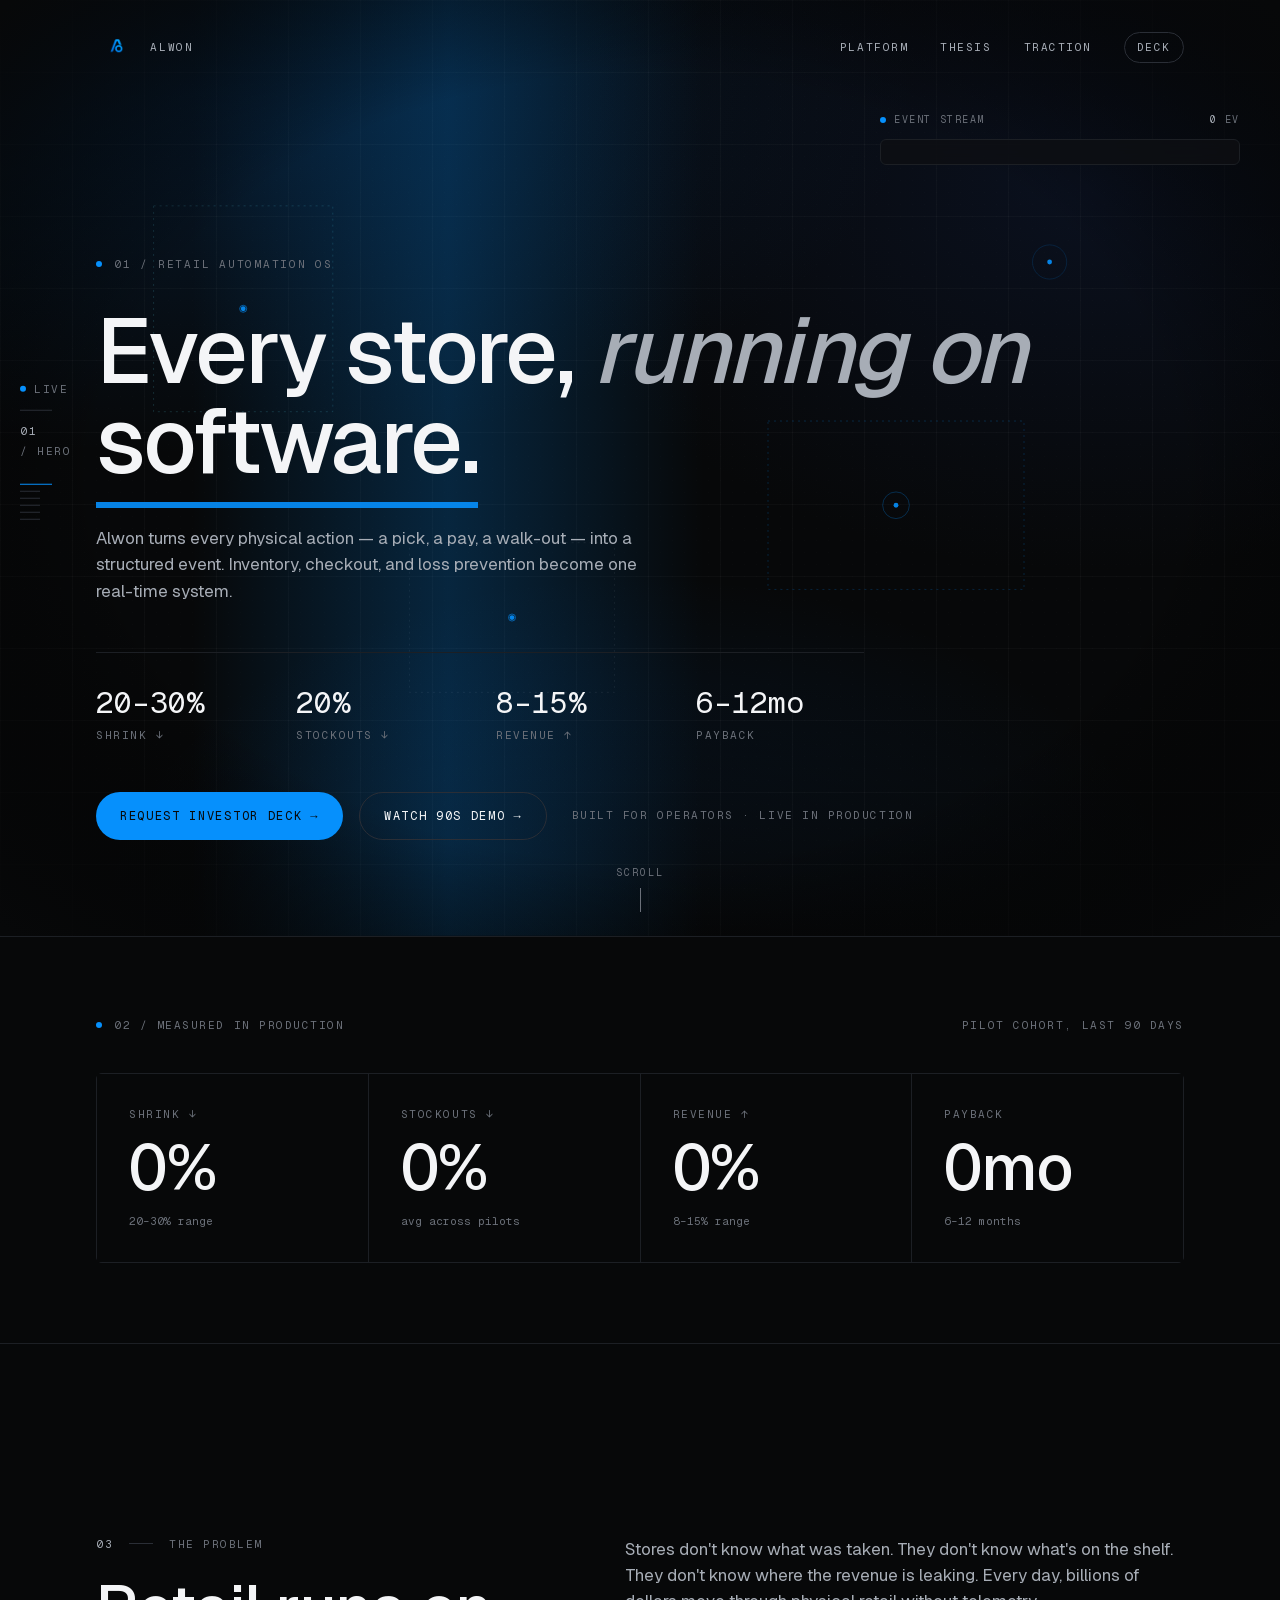
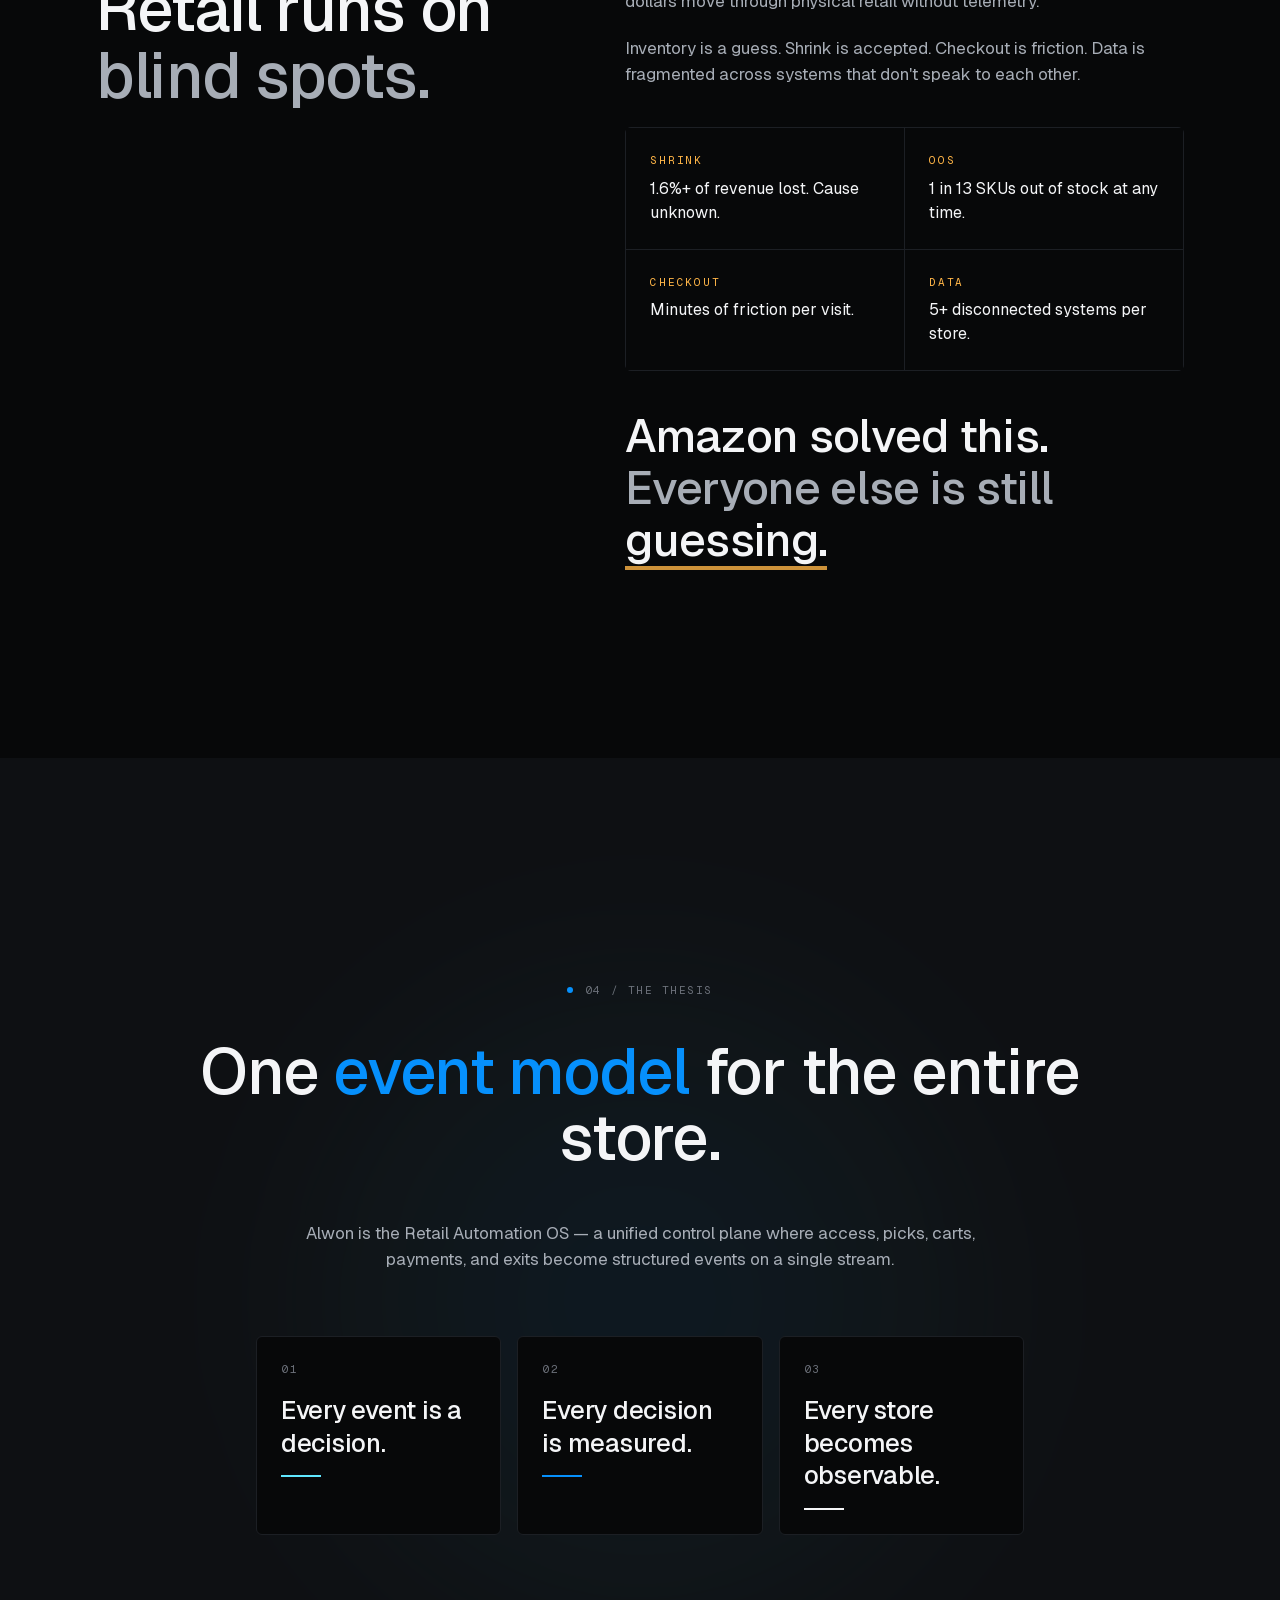
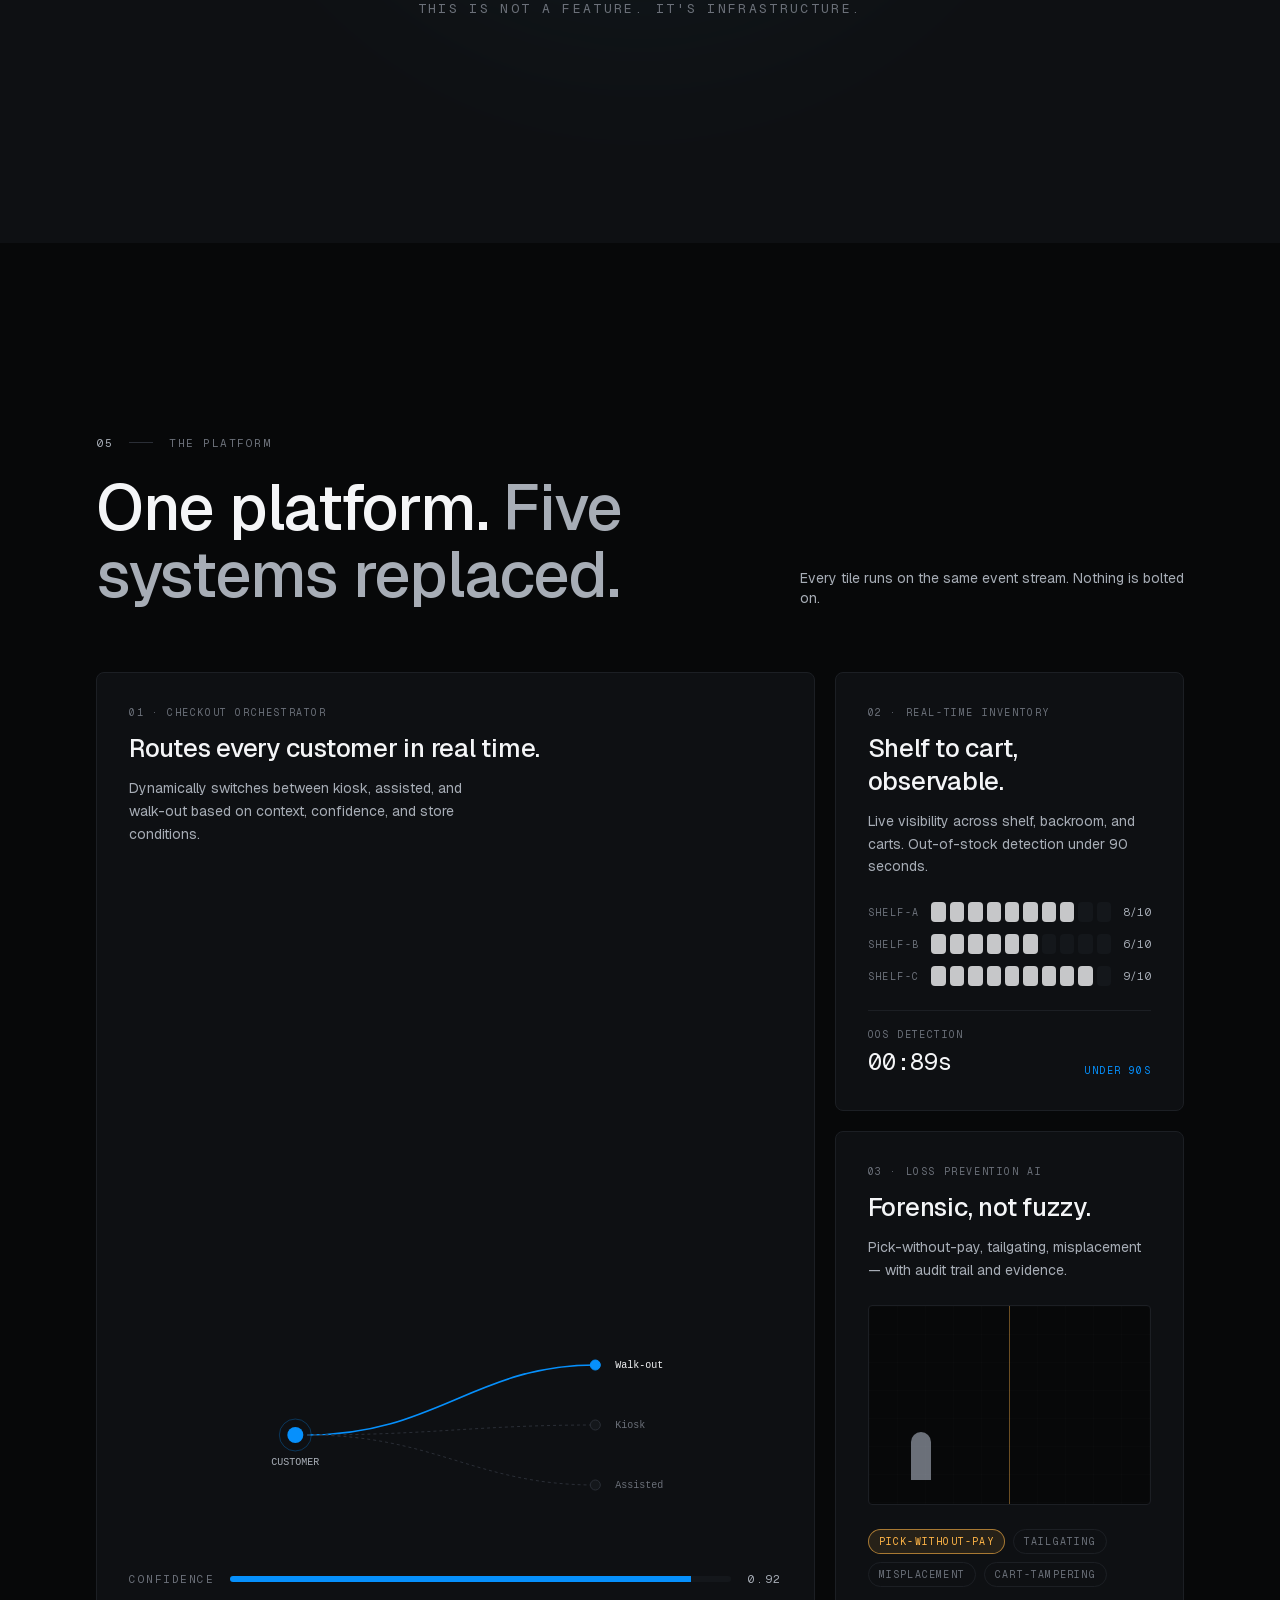
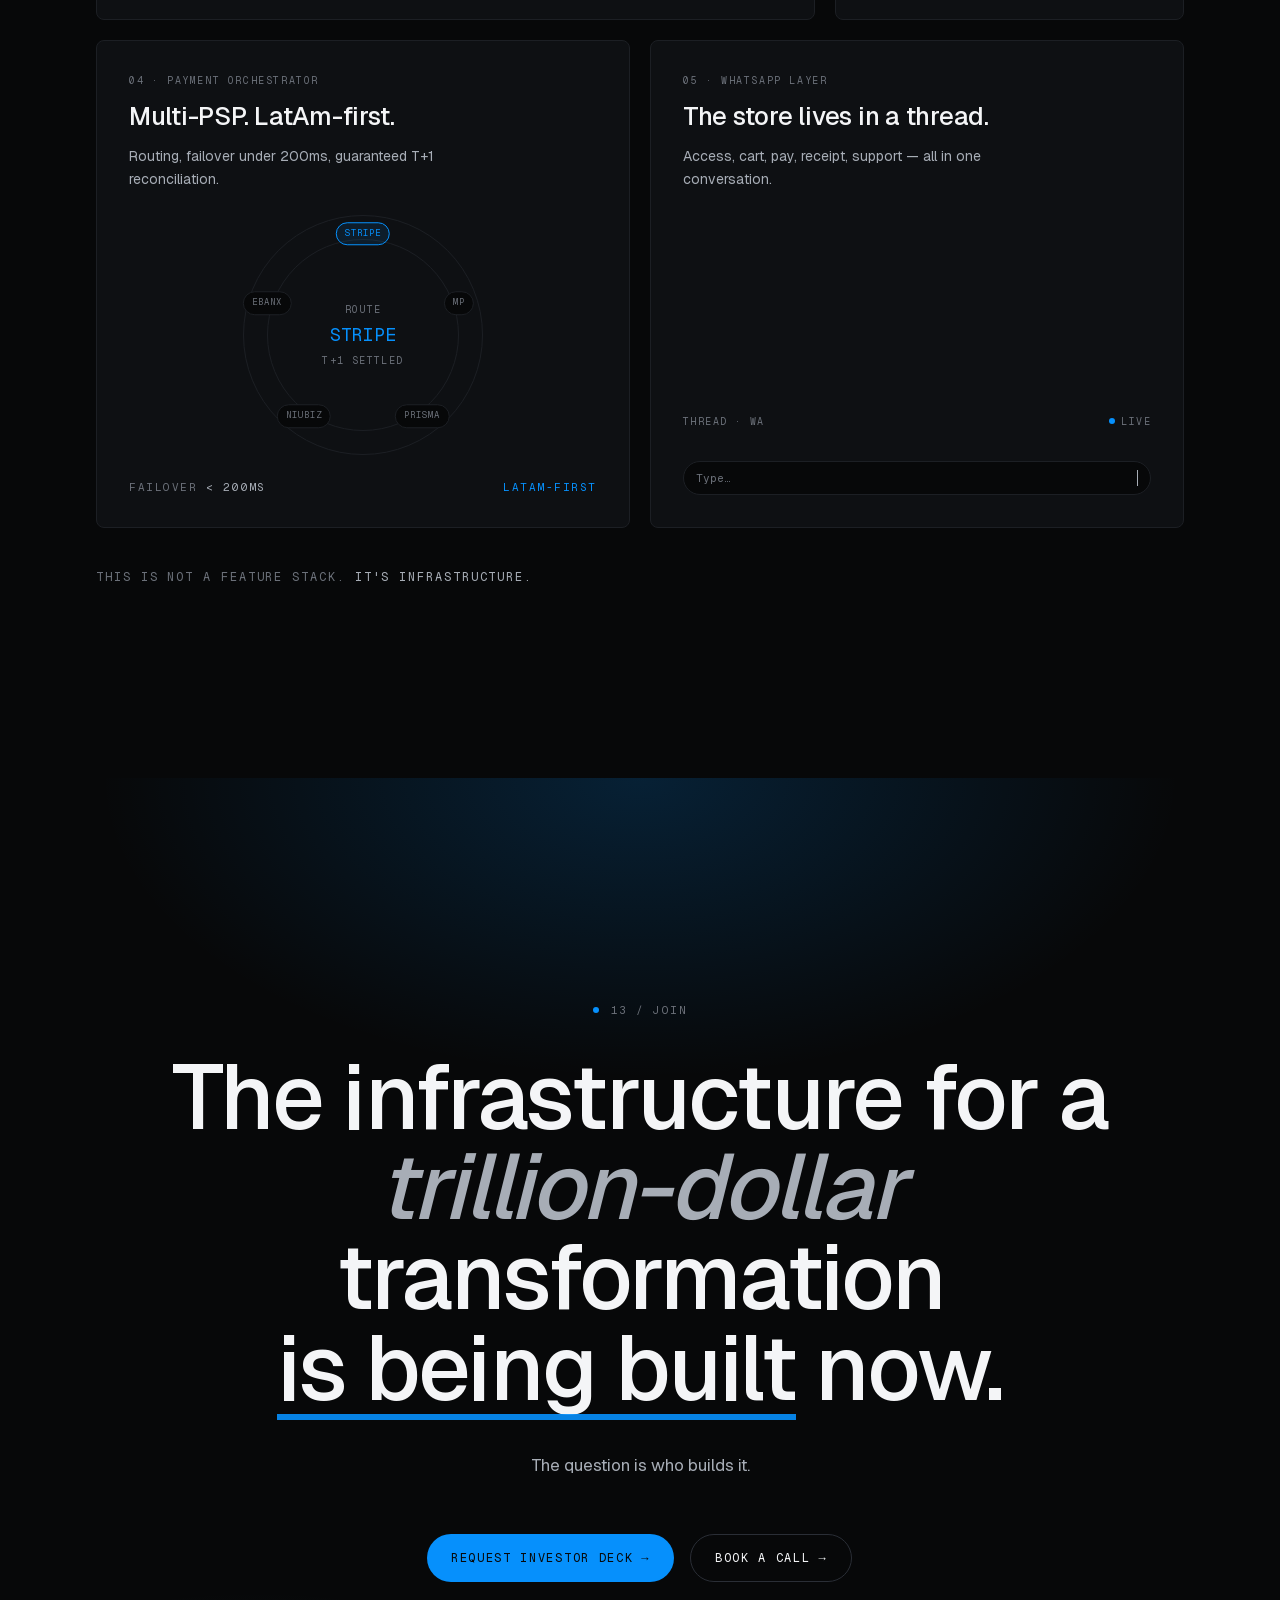
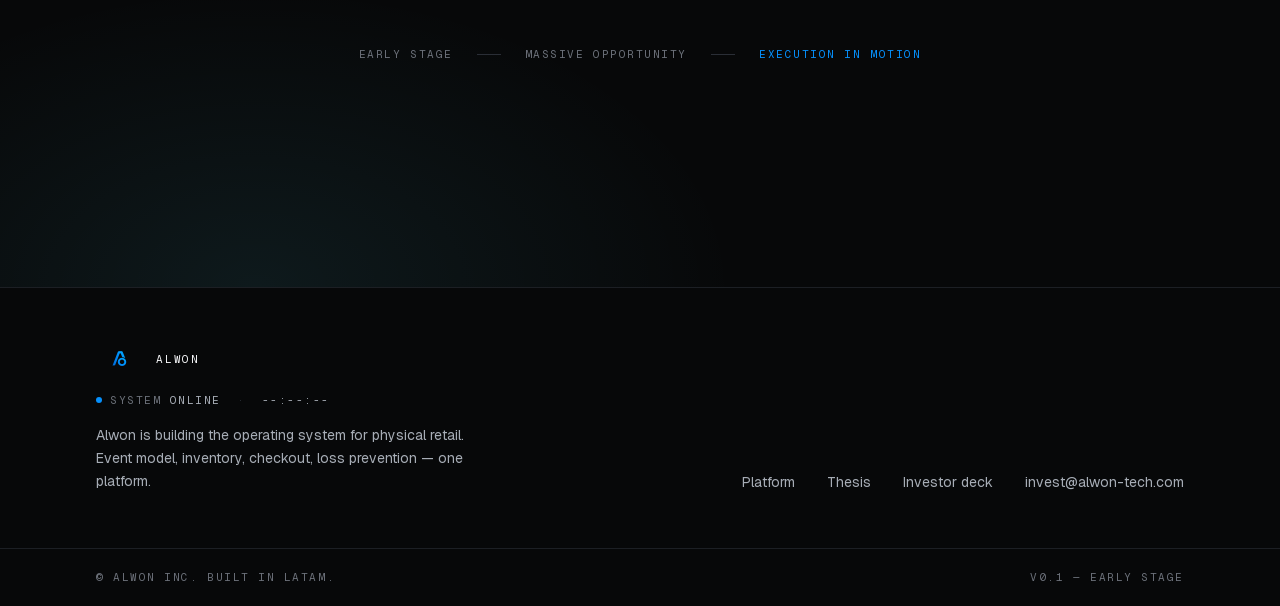
==== commit 97d074f5: "relative_paths" ====
--- a/index.html
+++ b/index.html
@@ -1 +1 @@
-<!DOCTYPE html><html lang="en" class="geist_deef94d5-module__Sms4YG__variable geist_mono_1bf8cbf6-module__FlyLvG__variable antialiased"><head><meta charSet="utf-8"/><meta name="viewport" content="width=device-width, initial-scale=1"/><link rel="preload" href="/_next/static/media/797e433ab948586e-s.p.0.q-h669a_dqa.woff2" as="font" crossorigin="" type="font/woff2"/><link rel="preload" href="/_next/static/media/caa3a2e1cccd8315-s.p.16t1db8_9y2o~.woff2" as="font" crossorigin="" type="font/woff2"/><link rel="preload" as="image" href="/logo_alwon.png"/><link rel="stylesheet" href="/_next/static/chunks/014f_h28jp~ky.css" data-precedence="next"/><link rel="preload" as="script" fetchPriority="low" href="/_next/static/chunks/0gxwci3e5-ykx.js"/><script src="/_next/static/chunks/0pjq-hlddzx4h.js" async=""></script><script src="/_next/static/chunks/10~x95jhs6ns3.js" async=""></script><script src="/_next/static/chunks/turbopack-0rjp~2ta~sk9_.js" async=""></script><script src="/_next/static/chunks/0xtk0nha9.-fo.js" async=""></script><script src="/_next/static/chunks/0d3tkj33oycf2.js" async=""></script><script src="/_next/static/chunks/02zibz5o1k7un.js" async=""></script><meta name="next-size-adjust" content=""/><meta name="theme-color" content="#0690fc"/><meta name="color-scheme" content="dark"/><title>Alwon — The operating system for every store</title><meta name="description" content="Alwon turns every physical action in a store into a structured event. Inventory, checkout, and loss prevention — one real-time system."/><link rel="manifest" href="/manifest.webmanifest"/><meta property="og:title" content="Alwon — The operating system for every store"/><meta property="og:description" content="Retail Automation OS. Every action in a store becomes an event."/><meta property="og:type" content="website"/><meta name="twitter:card" content="summary"/><meta name="twitter:title" content="Alwon — The operating system for every store"/><meta name="twitter:description" content="Retail Automation OS. Every action in a store becomes an event."/><link rel="icon" href="/favicon.ico?favicon.0d~ox1ni8owcf.ico" sizes="48x48" type="image/x-icon"/><link rel="icon" href="/icon.png?icon.0746e30ch07uv.png" sizes="192x192" type="image/png"/><link rel="apple-touch-icon" href="/apple-icon.png?apple-icon.0pzhgabz-7hv9.png" sizes="180x180" type="image/png"/><script src="/_next/static/chunks/03~yq9q893hmn.js" noModule=""></script></head><body class="min-h-dvh bg-canvas text-ink"><div hidden=""><!--$--><!--/$--></div><aside aria-hidden="true" class="pointer-events-none fixed left-5 top-1/2 z-40 hidden -translate-y-1/2 flex-col items-start gap-3 md:flex"><div class="flex items-center gap-2"><span class="inline-block size-1.5 rounded-full bg-signal pulse-signal"></span><span class="chapter-label text-ink-dim">Live</span></div><div class="h-px w-8 bg-line-strong"></div><div class="flex flex-col gap-1 font-mono text-[11px] uppercase tracking-[0.14em]"><span class="text-ink-dim">01</span><span class="text-ink-mute">/ <!-- -->Hero</span></div><div class="mt-3 flex flex-col gap-1.5"><span class="block h-px w-5 transition-all duration-500 w-8 bg-signal"></span><span class="block h-px w-5 transition-all duration-500 bg-line-strong"></span><span class="block h-px w-5 transition-all duration-500 bg-line-strong"></span><span class="block h-px w-5 transition-all duration-500 bg-line-strong"></span><span class="block h-px w-5 transition-all duration-500 bg-line-strong"></span><span class="block h-px w-5 transition-all duration-500 bg-line-strong"></span></div></aside><main class="relative"><section id="hero" class="relative isolate flex min-h-[100svh] items-end overflow-hidden bg-canvas"><div class="atmos absolute inset-0 -z-10" aria-hidden="true"></div><div aria-hidden="true" class="pointer-events-none absolute inset-0 overflow-hidden"><svg class="absolute inset-0 h-full w-full" xmlns="http://www.w3.org/2000/svg"><defs><pattern id="alwon-grid" width="72" height="72" patternUnits="userSpaceOnUse"><path d="M 72 0 L 0 0 0 72" fill="none" stroke="rgba(255,255,255,0.045)" stroke-width="1"></path></pattern><pattern id="alwon-grid-sub" width="12" height="12" patternUnits="userSpaceOnUse"><circle cx="0" cy="0" r="0.5" fill="rgba(255,255,255,0.05)"></circle></pattern><radialGradient id="alwon-vignette" cx="50%" cy="50%" r="70%"><stop offset="60%" stop-color="rgba(0,0,0,0)"></stop><stop offset="100%" stop-color="rgba(7,8,9,1)"></stop></radialGradient><linearGradient id="alwon-sweep" x1="0" x2="1" y1="0" y2="0"><stop offset="0%" stop-color="rgba(6,144,252,0)"></stop><stop offset="50%" stop-color="rgba(6,144,252,0.22)"></stop><stop offset="100%" stop-color="rgba(6,144,252,0)"></stop></linearGradient></defs><rect width="100%" height="100%" fill="url(#alwon-grid-sub)"></rect><rect width="100%" height="100%" fill="url(#alwon-grid)"></rect><g opacity="0.55"><rect x="12%" y="22%" width="14%" height="22%" fill="none" stroke="rgba(96,231,255,0.28)" stroke-dasharray="2 4"></rect><rect x="60%" y="45%" width="20%" height="18%" fill="none" stroke="rgba(6,144,252,0.38)" stroke-dasharray="2 4"></rect><rect x="32%" y="58%" width="16%" height="16%" fill="none" stroke="rgba(255,255,255,0.12)" stroke-dasharray="2 4"></rect></g><g><g><circle cx="19%" cy="33%" r="2.4" fill="#0690fc" opacity="0.9"></circle><circle cx="19%" cy="33%" r="2.4" fill="none" stroke="#0690fc" stroke-width="1" opacity="0.6"><animate attributeName="r" from="2.4" to="22" dur="2.6s" begin="0s" repeatCount="indefinite"></animate><animate attributeName="opacity" from="0.6" to="0" dur="2.6s" begin="0s" repeatCount="indefinite"></animate></circle></g><g><circle cx="70%" cy="54%" r="2.4" fill="#0690fc" opacity="0.9"></circle><circle cx="70%" cy="54%" r="2.4" fill="none" stroke="#0690fc" stroke-width="1" opacity="0.6"><animate attributeName="r" from="2.4" to="22" dur="2.6s" begin="1.3s" repeatCount="indefinite"></animate><animate attributeName="opacity" from="0.6" to="0" dur="2.6s" begin="1.3s" repeatCount="indefinite"></animate></circle></g><g><circle cx="40%" cy="66%" r="2.4" fill="#0690fc" opacity="0.9"></circle><circle cx="40%" cy="66%" r="2.4" fill="none" stroke="#0690fc" stroke-width="1" opacity="0.6"><animate attributeName="r" from="2.4" to="22" dur="2.6s" begin="2.6s" repeatCount="indefinite"></animate><animate attributeName="opacity" from="0.6" to="0" dur="2.6s" begin="2.6s" repeatCount="indefinite"></animate></circle></g><g><circle cx="82%" cy="28%" r="2.4" fill="#0690fc" opacity="0.9"></circle><circle cx="82%" cy="28%" r="2.4" fill="none" stroke="#0690fc" stroke-width="1" opacity="0.6"><animate attributeName="r" from="2.4" to="22" dur="2.6s" begin="0.8s" repeatCount="indefinite"></animate><animate attributeName="opacity" from="0.6" to="0" dur="2.6s" begin="0.8s" repeatCount="indefinite"></animate></circle></g></g><rect x="-40%" y="0" width="40%" height="100%" fill="url(#alwon-sweep)"><animate attributeName="x" from="-40%" to="100%" dur="7s" repeatCount="indefinite"></animate></rect><rect width="100%" height="100%" fill="url(#alwon-vignette)"></rect></svg></div><div class="pointer-events-none absolute inset-x-0 bottom-0 -z-[5] h-64 bg-gradient-to-t from-canvas to-transparent" aria-hidden="true"></div><div class="bg-grain absolute inset-0 -z-[6]" aria-hidden="true"></div><div class="absolute inset-x-0 top-0 z-30 flex items-center justify-between px-6 pt-6 md:px-24 md:pt-8"><a href="#hero" aria-label="Alwon — home" class="flex items-center gap-3 transition-opacity hover:opacity-80"><img alt="Alwon" width="28" height="28" decoding="async" data-nimg="1" class="h-7 w-auto" style="color:transparent" src="/logo_alwon.png"/><span class="font-mono text-[11px] uppercase tracking-[0.16em] text-ink-dim">Alwon</span></a><nav class="hidden items-center gap-8 font-mono text-[11px] uppercase tracking-[0.14em] text-ink-dim md:flex"><a href="#platform" class="link-underline hover:text-ink">Platform</a><a href="#solution" class="link-underline hover:text-ink">Thesis</a><a href="#proof" class="link-underline hover:text-ink">Traction</a><a href="#cta" class="rounded-full border border-line-strong px-3 py-1.5 hover:border-ink-dim hover:text-ink">Deck</a></nav></div><div aria-hidden="true" class="pointer-events-none absolute right-4 top-20 z-20 w-full max-w-[280px] select-none sm:max-w-[320px] md:right-10 md:top-28 md:max-w-[360px]"><div class="mb-3 flex items-center justify-between font-mono text-[10px] uppercase tracking-[0.16em] text-ink-mute"><div class="flex items-center gap-2"><span class="inline-block size-1.5 rounded-full bg-signal pulse-signal"></span><span>event stream</span></div><span><span class="text-ink-dim tabular-nums">0</span> ev</span></div><div class="rounded-md border border-line bg-surface-1/80 p-3 backdrop-blur-sm"></div></div><div class="relative z-10 mx-auto w-full max-w-[1440px] px-6 pb-16 pt-48 md:px-24 md:pb-24 md:pt-64"><div class="mb-8 flex items-center gap-3 font-mono text-[11px] uppercase tracking-[0.16em] text-ink-mute"><span class="inline-block size-1.5 rounded-full bg-signal pulse-signal"></span><span>01 / Retail Automation OS</span></div><h1 class="text-display max-w-[16ch] text-ink">Every store,<!-- --> <span class="italic text-ink-dim">running on</span> <span class="relative whitespace-nowrap">software.<span aria-hidden="true" class="absolute -bottom-2 left-0 h-[6px] w-full bg-signal/90"></span></span></h1><p class="mt-10 max-w-xl text-body-l text-ink-dim">Alwon turns every physical action — a pick, a pay, a walk-out — into a structured event. Inventory, checkout, and loss prevention become one real-time system.</p><div class="mt-12 grid max-w-3xl grid-cols-2 gap-x-8 gap-y-6 border-t border-line pt-8 md:grid-cols-4"><div class="flex flex-col gap-1.5"><span class="font-mono text-2xl text-ink tabular-nums md:text-3xl">20–30%</span><span class="font-mono text-[11px] uppercase tracking-[0.14em] text-ink-mute">shrink ↓</span></div><div class="flex flex-col gap-1.5"><span class="font-mono text-2xl text-ink tabular-nums md:text-3xl">20%</span><span class="font-mono text-[11px] uppercase tracking-[0.14em] text-ink-mute">stockouts ↓</span></div><div class="flex flex-col gap-1.5"><span class="font-mono text-2xl text-ink tabular-nums md:text-3xl">8–15%</span><span class="font-mono text-[11px] uppercase tracking-[0.14em] text-ink-mute">revenue ↑</span></div><div class="flex flex-col gap-1.5"><span class="font-mono text-2xl text-ink tabular-nums md:text-3xl">6–12mo</span><span class="font-mono text-[11px] uppercase tracking-[0.14em] text-ink-mute">payback</span></div></div><div class="mt-12 flex flex-wrap items-center gap-4"><a class="group inline-flex h-12 items-center gap-2 rounded-full px-6 font-mono text-[12px] uppercase tracking-[0.14em] transition-all duration-300 will-change-transform bg-signal text-canvas hover:bg-signal-soft hover:-translate-y-[1px] shadow-[0_0_0_0_rgba(6,144,252,0.35)] hover:shadow-[0_10px_40px_-10px_rgba(6,144,252,0.55)]" href="#cta">Request investor deck<span aria-hidden="true" class="inline-block translate-x-0 transition-transform duration-300 group-hover:translate-x-1">→</span></a><a class="group inline-flex h-12 items-center gap-2 rounded-full px-6 font-mono text-[12px] uppercase tracking-[0.14em] transition-all duration-300 will-change-transform border border-line-strong text-ink hover:border-ink-dim hover:bg-surface-1" href="#platform">Watch 90s demo<span aria-hidden="true" class="inline-block translate-x-0 transition-transform duration-300 group-hover:translate-x-1">→</span></a><span class="ml-2 font-mono text-[11px] uppercase tracking-[0.14em] text-ink-mute">Built for operators · Live in production</span></div></div><div aria-hidden="true" class="pointer-events-none absolute bottom-6 left-1/2 z-20 flex -translate-x-1/2 flex-col items-center gap-2 font-mono text-[10px] uppercase tracking-[0.2em] text-ink-mute"><span>Scroll</span><span class="block h-6 w-px animate-[pulse_2.4s_ease-in-out_infinite] bg-ink-mute"></span></div></section><section id="proof" class="relative border-y border-line bg-canvas"><div class="mx-auto flex w-full max-w-[1440px] flex-col gap-10 px-6 py-16 md:px-24 md:py-20"><div class="flex items-center justify-between font-mono text-[11px] uppercase tracking-[0.14em] text-ink-mute"><div class="flex items-center gap-3"><span class="inline-block size-1.5 rounded-full bg-signal pulse-signal"></span><span>02 / Measured in production</span></div><span class="hidden md:inline">Pilot cohort, last 90 days</span></div><div class="grid grid-cols-2 gap-px rounded-md border border-line bg-line md:grid-cols-4"><div class="flex flex-col gap-3 bg-canvas p-6 md:p-8"><span class="font-mono text-[11px] uppercase tracking-[0.14em] text-ink-mute">shrink ↓</span><span class="text-ink tabular-nums"><span class="text-h1 font-medium">0<!-- -->%</span></span><span class="font-mono text-[11px] text-ink-mute">20–30% range</span></div><div class="flex flex-col gap-3 bg-canvas p-6 md:p-8"><span class="font-mono text-[11px] uppercase tracking-[0.14em] text-ink-mute">stockouts ↓</span><span class="text-ink tabular-nums"><span class="text-h1 font-medium">0<!-- -->%</span></span><span class="font-mono text-[11px] text-ink-mute">avg across pilots</span></div><div class="flex flex-col gap-3 bg-canvas p-6 md:p-8"><span class="font-mono text-[11px] uppercase tracking-[0.14em] text-ink-mute">revenue ↑</span><span class="text-ink tabular-nums"><span class="text-h1 font-medium">0<!-- -->%</span></span><span class="font-mono text-[11px] text-ink-mute">8–15% range</span></div><div class="flex flex-col gap-3 bg-canvas p-6 md:p-8"><span class="font-mono text-[11px] uppercase tracking-[0.14em] text-ink-mute">payback</span><span class="text-ink tabular-nums"><span class="text-h1 font-medium">0<!-- -->mo</span></span><span class="font-mono text-[11px] text-ink-mute">6–12 months</span></div></div></div></section><section id="problem" class="relative overflow-hidden bg-canvas py-32 md:py-48"><div class="mx-auto grid w-full max-w-[1440px] gap-16 px-6 md:grid-cols-[1fr_1.2fr] md:px-24"><header class="flex max-w-[68ch] flex-col gap-6"><div class="flex items-center gap-4 font-mono text-[11px] uppercase tracking-[0.14em] text-ink-mute"><span class="text-ink-dim">03</span><span class="h-px w-6 bg-line-strong"></span><span>The Problem</span></div><h2 class="text-h1 text-ink">Retail runs on <br/><span class="text-ink-dim">blind spots.</span></h2></header><div class="flex flex-col gap-10"><div class="space-y-5 text-body-l text-ink-dim"><p>Stores don&#x27;t know what was taken. They don&#x27;t know what&#x27;s on the shelf. They don&#x27;t know where the revenue is leaking. Every day, billions of dollars move through physical retail without telemetry.</p><p>Inventory is a guess. Shrink is accepted. Checkout is friction. Data is fragmented across systems that don&#x27;t speak to each other.</p></div><ul class="grid gap-px rounded-md border border-line bg-line md:grid-cols-2"><li class="flex flex-col gap-2 bg-canvas p-5 md:p-6"><span class="font-mono text-[11px] uppercase tracking-[0.16em] text-warn">SHRINK</span><span class="text-ink">1.6%+ of revenue lost. Cause unknown.</span></li><li class="flex flex-col gap-2 bg-canvas p-5 md:p-6"><span class="font-mono text-[11px] uppercase tracking-[0.16em] text-warn">OOS</span><span class="text-ink">1 in 13 SKUs out of stock at any time.</span></li><li class="flex flex-col gap-2 bg-canvas p-5 md:p-6"><span class="font-mono text-[11px] uppercase tracking-[0.16em] text-warn">CHECKOUT</span><span class="text-ink">Minutes of friction per visit.</span></li><li class="flex flex-col gap-2 bg-canvas p-5 md:p-6"><span class="font-mono text-[11px] uppercase tracking-[0.16em] text-warn">DATA</span><span class="text-ink">5+ disconnected systems per store.</span></li></ul><p class="text-h2 text-ink">Amazon solved this.<!-- --> <span class="text-ink-dim">Everyone else is still</span> <span class="relative inline-block">guessing.<span aria-hidden="true" class="absolute -bottom-1 left-0 h-[4px] w-full bg-warn/80"></span></span></p></div></div></section><section id="solution" class="relative isolate overflow-hidden bg-surface-1 py-40 md:py-56"><div aria-hidden="true" class="pointer-events-none absolute left-1/2 top-1/2 -z-10 h-[900px] w-[900px] -translate-x-1/2 -translate-y-1/2 rounded-full opacity-60 blur-3xl" style="background:radial-gradient(circle, rgba(6,144,252,0.12), rgba(96,231,255,0.05) 40%, transparent 70%)"></div><div class="mx-auto flex w-full max-w-[1200px] flex-col items-center px-6 text-center md:px-24"><div class="mb-10 flex items-center gap-3 font-mono text-[11px] uppercase tracking-[0.14em] text-ink-mute"><span class="inline-block size-1.5 rounded-full bg-signal pulse-signal"></span><span>04 / The Thesis</span></div><h2 class="text-h1 max-w-[22ch] text-ink">One <span class="text-signal">event model</span> for the entire store.</h2><p class="mt-12 max-w-2xl text-body-l text-ink-dim">Alwon is the Retail Automation OS — a unified control plane where access, picks, carts, payments, and exits become structured events on a single stream.</p><div class="mt-16 grid w-full max-w-3xl gap-4 md:grid-cols-3"><div class="relative flex flex-col gap-4 rounded-md border border-line bg-canvas p-6 text-left"><span class="font-mono text-[11px] uppercase tracking-[0.14em] text-ink-mute">0<!-- -->1</span><span class="text-h3 text-ink">Every event is a decision.</span><span aria-hidden="true" class="h-[2px] w-10 bg-flow"></span></div><div class="relative flex flex-col gap-4 rounded-md border border-line bg-canvas p-6 text-left"><span class="font-mono text-[11px] uppercase tracking-[0.14em] text-ink-mute">0<!-- -->2</span><span class="text-h3 text-ink">Every decision is measured.</span><span aria-hidden="true" class="h-[2px] w-10 bg-signal"></span></div><div class="relative flex flex-col gap-4 rounded-md border border-line bg-canvas p-6 text-left"><span class="font-mono text-[11px] uppercase tracking-[0.14em] text-ink-mute">0<!-- -->3</span><span class="text-h3 text-ink">Every store becomes observable.</span><span aria-hidden="true" class="h-[2px] w-10 bg-ink"></span></div></div><p class="mt-16 font-mono text-[13px] uppercase tracking-[0.18em] text-ink-mute">This is not a feature. It&#x27;s infrastructure.</p></div></section><section id="platform" class="relative overflow-hidden bg-canvas py-32 md:py-48"><div class="mx-auto w-full max-w-[1440px] px-6 md:px-24"><header class="mb-16 flex flex-col gap-6 md:flex-row md:items-end md:justify-between"><div class="flex max-w-[56ch] flex-col gap-6"><div class="flex items-center gap-4 font-mono text-[11px] uppercase tracking-[0.14em] text-ink-mute"><span class="text-ink-dim">05</span><span class="h-px w-6 bg-line-strong"></span><span>The Platform</span></div><h2 class="text-h1 text-ink">One platform.<!-- --> <span class="text-ink-dim">Five systems replaced.</span></h2></div><p class="max-w-sm text-sm text-ink-dim">Every tile runs on the same event stream. Nothing is bolted on.</p></header><div class="grid auto-rows-[minmax(360px,auto)] grid-cols-1 gap-4 md:grid-cols-6 md:gap-5"><article class="group relative flex flex-col justify-between gap-6 overflow-hidden rounded-lg border border-line bg-surface-1 p-6 transition-colors duration-500 hover:border-line-strong md:p-8 md:col-span-4 md:row-span-2"><div aria-hidden="true" class="pointer-events-none absolute inset-0 opacity-0 transition-opacity duration-700 group-hover:opacity-100" style="background:radial-gradient(600px 300px at 50% 0%, rgba(6,144,252,0.08), transparent 60%)"></div><header class="flex items-start justify-between gap-6"><div class="flex flex-col gap-3"><span class="font-mono text-[10px] uppercase tracking-[0.16em] text-ink-mute">01 · Checkout Orchestrator</span><h3 class="text-h3 text-ink">Routes every customer in real time.</h3><p class="max-w-[36ch] text-sm leading-relaxed text-ink-dim">Dynamically switches between kiosk, assisted, and walk-out based on context, confidence, and store conditions.</p></div></header><div class="relative"><div class="relative flex h-full flex-col justify-between"><div class="relative h-[240px] w-full"><svg viewBox="0 0 400 240" class="h-full w-full" role="img" aria-label="Dynamic checkout routing diagram"><g><circle cx="40" cy="120" r="8" fill="#0690fc"></circle><circle cx="40" cy="120" r="14" fill="none" stroke="#0690fc" stroke-width="1" opacity="0.4"><animate attributeName="r" values="10;22;10" dur="2.2s" repeatCount="indefinite"></animate><animate attributeName="opacity" values="0.6;0;0.6" dur="2.2s" repeatCount="indefinite"></animate></circle><text x="40" y="150" fill="#a7adb6" font-family="ui-monospace, monospace" font-size="10" text-anchor="middle">CUSTOMER</text></g><g><path d="M 52 120 C 180 120, 220 50, 340 50" fill="none" stroke="#0690fc" stroke-width="1.6" stroke-dasharray="0" style="transition:stroke 0.5s ease, stroke-width 0.5s ease"></path><circle cx="340" cy="50" r="5" fill="#0690fc" stroke="#0690fc" stroke-width="1" style="transition:fill 0.5s, stroke 0.5s"></circle><text x="360" y="53" fill="#f4f5f7" font-family="ui-monospace, monospace" font-size="10" style="transition:fill 0.5s">Walk-out</text></g><g><path d="M 52 120 C 180 120, 220 110, 340 110" fill="none" stroke="#2a2e36" stroke-width="1" stroke-dasharray="3 3" style="transition:stroke 0.5s ease, stroke-width 0.5s ease"></path><circle cx="340" cy="110" r="5" fill="#14171b" stroke="#2a2e36" stroke-width="1" style="transition:fill 0.5s, stroke 0.5s"></circle><text x="360" y="113" fill="#6b7079" font-family="ui-monospace, monospace" font-size="10" style="transition:fill 0.5s">Kiosk</text></g><g><path d="M 52 120 C 180 120, 220 170, 340 170" fill="none" stroke="#2a2e36" stroke-width="1" stroke-dasharray="3 3" style="transition:stroke 0.5s ease, stroke-width 0.5s ease"></path><circle cx="340" cy="170" r="5" fill="#14171b" stroke="#2a2e36" stroke-width="1" style="transition:fill 0.5s, stroke 0.5s"></circle><text x="360" y="173" fill="#6b7079" font-family="ui-monospace, monospace" font-size="10" style="transition:fill 0.5s">Assisted</text></g></svg></div><div class="mt-4 flex items-center gap-4 font-mono text-[11px] uppercase tracking-[0.14em]"><span class="text-ink-mute">confidence</span><div class="relative h-[6px] flex-1 overflow-hidden rounded-full bg-surface-2" role="progressbar" aria-valuenow="92" aria-valuemin="0" aria-valuemax="100" aria-label="Checkout confidence"><div class="absolute inset-y-0 left-0 bg-signal transition-[width] duration-700 ease-out" style="width:92%"></div></div><span class="tabular-nums text-ink-dim">0.92</span></div></div></div></article><article class="group relative flex flex-col justify-between gap-6 overflow-hidden rounded-lg border border-line bg-surface-1 p-6 transition-colors duration-500 hover:border-line-strong md:p-8 md:col-span-2"><div aria-hidden="true" class="pointer-events-none absolute inset-0 opacity-0 transition-opacity duration-700 group-hover:opacity-100" style="background:radial-gradient(600px 300px at 50% 0%, rgba(6,144,252,0.08), transparent 60%)"></div><header class="flex items-start justify-between gap-6"><div class="flex flex-col gap-3"><span class="font-mono text-[10px] uppercase tracking-[0.16em] text-ink-mute">02 · Real-Time Inventory</span><h3 class="text-h3 text-ink">Shelf to cart, observable.</h3><p class="max-w-[36ch] text-sm leading-relaxed text-ink-dim">Live visibility across shelf, backroom, and carts. Out-of-stock detection under 90 seconds.</p></div></header><div class="relative"><div class="flex h-full flex-col justify-between gap-6"><div class="flex flex-col gap-3" aria-hidden="true"><div class="flex items-center gap-3"><span class="font-mono text-[10px] uppercase tracking-[0.14em] text-ink-mute">SHELF-<!-- -->A</span><div class="flex flex-1 gap-1"><span class="h-5 flex-1 rounded-sm transition-colors duration-500 bg-ink/80"></span><span class="h-5 flex-1 rounded-sm transition-colors duration-500 bg-ink/80"></span><span class="h-5 flex-1 rounded-sm transition-colors duration-500 bg-ink/80"></span><span class="h-5 flex-1 rounded-sm transition-colors duration-500 bg-ink/80"></span><span class="h-5 flex-1 rounded-sm transition-colors duration-500 bg-ink/80"></span><span class="h-5 flex-1 rounded-sm transition-colors duration-500 bg-ink/80"></span><span class="h-5 flex-1 rounded-sm transition-colors duration-500 bg-ink/80"></span><span class="h-5 flex-1 rounded-sm transition-colors duration-500 bg-ink/80"></span><span class="h-5 flex-1 rounded-sm transition-colors duration-500 bg-surface-2"></span><span class="h-5 flex-1 rounded-sm transition-colors duration-500 bg-surface-2"></span></div><span class="font-mono text-[11px] tabular-nums text-ink-dim">8<!-- -->/10</span></div><div class="flex items-center gap-3"><span class="font-mono text-[10px] uppercase tracking-[0.14em] text-ink-mute">SHELF-<!-- -->B</span><div class="flex flex-1 gap-1"><span class="h-5 flex-1 rounded-sm transition-colors duration-500 bg-ink/80"></span><span class="h-5 flex-1 rounded-sm transition-colors duration-500 bg-ink/80"></span><span class="h-5 flex-1 rounded-sm transition-colors duration-500 bg-ink/80"></span><span class="h-5 flex-1 rounded-sm transition-colors duration-500 bg-ink/80"></span><span class="h-5 flex-1 rounded-sm transition-colors duration-500 bg-ink/80"></span><span class="h-5 flex-1 rounded-sm transition-colors duration-500 bg-ink/80"></span><span class="h-5 flex-1 rounded-sm transition-colors duration-500 bg-surface-2"></span><span class="h-5 flex-1 rounded-sm transition-colors duration-500 bg-surface-2"></span><span class="h-5 flex-1 rounded-sm transition-colors duration-500 bg-surface-2"></span><span class="h-5 flex-1 rounded-sm transition-colors duration-500 bg-surface-2"></span></div><span class="font-mono text-[11px] tabular-nums text-ink-dim">6<!-- -->/10</span></div><div class="flex items-center gap-3"><span class="font-mono text-[10px] uppercase tracking-[0.14em] text-ink-mute">SHELF-<!-- -->C</span><div class="flex flex-1 gap-1"><span class="h-5 flex-1 rounded-sm transition-colors duration-500 bg-ink/80"></span><span class="h-5 flex-1 rounded-sm transition-colors duration-500 bg-ink/80"></span><span class="h-5 flex-1 rounded-sm transition-colors duration-500 bg-ink/80"></span><span class="h-5 flex-1 rounded-sm transition-colors duration-500 bg-ink/80"></span><span class="h-5 flex-1 rounded-sm transition-colors duration-500 bg-ink/80"></span><span class="h-5 flex-1 rounded-sm transition-colors duration-500 bg-ink/80"></span><span class="h-5 flex-1 rounded-sm transition-colors duration-500 bg-ink/80"></span><span class="h-5 flex-1 rounded-sm transition-colors duration-500 bg-ink/80"></span><span class="h-5 flex-1 rounded-sm transition-colors duration-500 bg-ink/80"></span><span class="h-5 flex-1 rounded-sm transition-colors duration-500 bg-surface-2"></span></div><span class="font-mono text-[11px] tabular-nums text-ink-dim">9<!-- -->/10</span></div></div><div class="flex items-end justify-between border-t border-line pt-4"><div class="flex flex-col gap-1"><span class="font-mono text-[10px] uppercase tracking-[0.14em] text-ink-mute">OOS detection</span><span class="font-mono text-2xl tabular-nums text-ink">00:<!-- -->89<!-- -->s</span></div><span class="font-mono text-[10px] uppercase tracking-[0.14em] text-signal">under 90s</span></div></div></div></article><article class="group relative flex flex-col justify-between gap-6 overflow-hidden rounded-lg border border-line bg-surface-1 p-6 transition-colors duration-500 hover:border-line-strong md:p-8 md:col-span-2"><div aria-hidden="true" class="pointer-events-none absolute inset-0 opacity-0 transition-opacity duration-700 group-hover:opacity-100" style="background:radial-gradient(600px 300px at 50% 0%, rgba(6,144,252,0.08), transparent 60%)"></div><header class="flex items-start justify-between gap-6"><div class="flex flex-col gap-3"><span class="font-mono text-[10px] uppercase tracking-[0.16em] text-ink-mute">03 · Loss Prevention AI</span><h3 class="text-h3 text-ink">Forensic, not fuzzy.</h3><p class="max-w-[36ch] text-sm leading-relaxed text-ink-dim">Pick-without-pay, tailgating, misplacement — with audit trail and evidence.</p></div></header><div class="relative"><div class="flex h-full flex-col justify-between gap-6"><div class="relative h-[200px] w-full overflow-hidden rounded-sm border border-line bg-canvas"><div class="absolute left-1/2 top-0 h-full w-px bg-warn/40"></div><div class="absolute left-1/2 top-0 h-full w-px bg-warn transition-opacity duration-300" style="opacity:0"></div><div class="absolute bottom-6 h-12 w-5 rounded-t-full bg-ink-mute transition-[left] duration-[2400ms] ease-linear" style="left:15%"></div><div class="pointer-events-none absolute inset-0 opacity-30" style="background-image:linear-gradient(to right, rgba(255,255,255,0.04) 1px, transparent 1px), linear-gradient(to bottom, rgba(255,255,255,0.04) 1px, transparent 1px);background-size:28px 28px"></div></div><div class="flex flex-wrap items-center gap-2"><span class="rounded-full border px-2.5 py-1 font-mono text-[10px] uppercase tracking-[0.12em] transition-all border-warn/60 bg-warn/10 text-warn">pick-without-pay</span><span class="rounded-full border px-2.5 py-1 font-mono text-[10px] uppercase tracking-[0.12em] transition-all border-line text-ink-mute">tailgating</span><span class="rounded-full border px-2.5 py-1 font-mono text-[10px] uppercase tracking-[0.12em] transition-all border-line text-ink-mute">misplacement</span><span class="rounded-full border px-2.5 py-1 font-mono text-[10px] uppercase tracking-[0.12em] transition-all border-line text-ink-mute">cart-tampering</span></div></div></div></article><article class="group relative flex flex-col justify-between gap-6 overflow-hidden rounded-lg border border-line bg-surface-1 p-6 transition-colors duration-500 hover:border-line-strong md:p-8 md:col-span-3"><div aria-hidden="true" class="pointer-events-none absolute inset-0 opacity-0 transition-opacity duration-700 group-hover:opacity-100" style="background:radial-gradient(600px 300px at 50% 0%, rgba(6,144,252,0.08), transparent 60%)"></div><header class="flex items-start justify-between gap-6"><div class="flex flex-col gap-3"><span class="font-mono text-[10px] uppercase tracking-[0.16em] text-ink-mute">04 · Payment Orchestrator</span><h3 class="text-h3 text-ink">Multi-PSP. LatAm-first.</h3><p class="max-w-[36ch] text-sm leading-relaxed text-ink-dim">Routing, failover under 200ms, guaranteed T+1 reconciliation.</p></div></header><div class="relative"><div class="flex h-full flex-col justify-between gap-6"><div class="relative mx-auto aspect-square w-full max-w-[240px]"><div class="absolute inset-0 rounded-full border border-line"></div><div class="absolute inset-6 rounded-full border border-line"></div><div class="absolute inset-0 flex items-center justify-center"><div class="flex flex-col items-center gap-1"><span class="font-mono text-[10px] uppercase tracking-[0.14em] text-ink-mute">route</span><span class="font-mono text-lg text-signal tabular-nums">STRIPE</span><span class="font-mono text-[10px] uppercase tracking-[0.14em] text-ink-mute">T+1 settled</span></div></div><div class="absolute -translate-x-1/2 -translate-y-1/2 rounded-full border px-2 py-1 font-mono text-[9px] uppercase tracking-[0.12em] transition-all duration-500 border-signal bg-signal/10 text-signal" style="left:50%;top:8%">STRIPE</div><div class="absolute -translate-x-1/2 -translate-y-1/2 rounded-full border px-2 py-1 font-mono text-[9px] uppercase tracking-[0.12em] transition-all duration-500 border-line bg-canvas text-ink-mute" style="left:89.94437368439645%;top:37.02128623625221%">MP</div><div class="absolute -translate-x-1/2 -translate-y-1/2 rounded-full border px-2 py-1 font-mono text-[9px] uppercase tracking-[0.12em] transition-all duration-500 border-line bg-canvas text-ink-mute" style="left:74.68698059628387%;top:83.97871376374779%">PRISMA</div><div class="absolute -translate-x-1/2 -translate-y-1/2 rounded-full border px-2 py-1 font-mono text-[9px] uppercase tracking-[0.12em] transition-all duration-500 border-line bg-canvas text-ink-mute" style="left:25.313019403716133%;top:83.97871376374779%">NIUBIZ</div><div class="absolute -translate-x-1/2 -translate-y-1/2 rounded-full border px-2 py-1 font-mono text-[9px] uppercase tracking-[0.12em] transition-all duration-500 border-line bg-canvas text-ink-mute" style="left:10.055626315603547%;top:37.021286236252216%">EBANX</div></div><div class="flex items-center justify-between font-mono text-[11px] uppercase tracking-[0.14em] text-ink-mute"><span>failover <span class="text-ink-dim">&lt; 200ms</span></span><span class="text-signal">LatAm-first</span></div></div></div></article><article class="group relative flex flex-col justify-between gap-6 overflow-hidden rounded-lg border border-line bg-surface-1 p-6 transition-colors duration-500 hover:border-line-strong md:p-8 md:col-span-3"><div aria-hidden="true" class="pointer-events-none absolute inset-0 opacity-0 transition-opacity duration-700 group-hover:opacity-100" style="background:radial-gradient(600px 300px at 50% 0%, rgba(6,144,252,0.08), transparent 60%)"></div><header class="flex items-start justify-between gap-6"><div class="flex flex-col gap-3"><span class="font-mono text-[10px] uppercase tracking-[0.16em] text-ink-mute">05 · WhatsApp Layer</span><h3 class="text-h3 text-ink">The store lives in a thread.</h3><p class="max-w-[36ch] text-sm leading-relaxed text-ink-dim">Access, cart, pay, receipt, support — all in one conversation.</p></div></header><div class="relative"><div class="flex h-full flex-col gap-4"><div class="flex items-center justify-between font-mono text-[10px] uppercase tracking-[0.14em] text-ink-mute"><span>thread · wa</span><span class="flex items-center gap-1.5"><span class="inline-block size-1.5 rounded-full bg-signal pulse-signal"></span>live</span></div><div class="flex flex-1 flex-col justify-end gap-2"></div><div class="flex items-center gap-2 rounded-full border border-line bg-canvas px-3 py-2" aria-hidden="true"><span class="font-mono text-[11px] text-ink-mute">Type…</span><span class="ml-auto inline-block h-4 w-px animate-pulse bg-ink-dim"></span></div></div></div></article></div><p class="mt-10 font-mono text-[12px] uppercase tracking-[0.16em] text-ink-mute">This is not a feature stack.<!-- --> <span class="text-ink-dim">It&#x27;s infrastructure.</span></p></div></section><section id="cta" class="relative isolate overflow-hidden bg-canvas py-40 md:py-56"><div aria-hidden="true" class="pointer-events-none absolute inset-0 -z-10" style="background:radial-gradient(900px 500px at 50% 0%, rgba(6,144,252,0.18), transparent 60%), radial-gradient(800px 500px at 20% 100%, rgba(96,231,255,0.08), transparent 60%)"></div><div class="bg-grain absolute inset-0 -z-[5]" aria-hidden="true"></div><div class="mx-auto flex w-full max-w-[1200px] flex-col items-center px-6 text-center md:px-24"><div class="mb-8 flex items-center gap-3 font-mono text-[11px] uppercase tracking-[0.14em] text-ink-mute"><span class="inline-block size-1.5 rounded-full bg-signal pulse-signal"></span><span>13 / Join</span></div><h2 class="text-display max-w-[22ch] text-ink">The infrastructure for a<!-- --> <span class="italic text-ink-dim">trillion-dollar</span> <!-- -->transformation<!-- --> <span class="relative inline-block whitespace-nowrap">is being built<span aria-hidden="true" class="absolute -bottom-2 left-0 h-[6px] w-full bg-signal/90"></span></span> <!-- -->now.</h2><p class="mt-10 max-w-xl text-body-l text-ink-dim">The question is who builds it.</p><div class="mt-14 flex flex-wrap items-center justify-center gap-4"><a class="group inline-flex h-12 items-center gap-2 rounded-full px-6 font-mono text-[12px] uppercase tracking-[0.14em] transition-all duration-300 will-change-transform bg-signal text-canvas hover:bg-signal-soft hover:-translate-y-[1px] shadow-[0_0_0_0_rgba(6,144,252,0.35)] hover:shadow-[0_10px_40px_-10px_rgba(6,144,252,0.55)]" href="mailto:invest@alwon-tech.com?subject=Investor%20deck%20request">Request investor deck<span aria-hidden="true" class="inline-block translate-x-0 transition-transform duration-300 group-hover:translate-x-1">→</span></a><a class="group inline-flex h-12 items-center gap-2 rounded-full px-6 font-mono text-[12px] uppercase tracking-[0.14em] transition-all duration-300 will-change-transform border border-line-strong text-ink hover:border-ink-dim hover:bg-surface-1" href="mailto:team@alwon-tech.com?subject=Intro%20call">Book a call<span aria-hidden="true" class="inline-block translate-x-0 transition-transform duration-300 group-hover:translate-x-1">→</span></a></div><div class="mt-16 flex items-center gap-6 font-mono text-[11px] uppercase tracking-[0.14em] text-ink-mute"><span>Early stage</span><span class="h-px w-6 bg-line-strong"></span><span>Massive opportunity</span><span class="h-px w-6 bg-line-strong"></span><span class="text-signal">Execution in motion</span></div></div></section><!--$--><!--/$--></main><footer class="relative border-t border-line bg-canvas"><div class="mx-auto flex w-full max-w-[1440px] flex-col gap-10 px-6 py-14 md:flex-row md:items-end md:justify-between md:px-24"><div class="flex flex-col gap-4"><div class="flex items-center gap-3"><img alt="Alwon" loading="lazy" width="32" height="32" decoding="async" data-nimg="1" class="h-8 w-auto" style="color:transparent" src="/logo_alwon.png"/><span class="font-mono text-[11px] uppercase tracking-[0.16em] text-ink">Alwon</span></div><div class="flex items-center gap-2 font-mono text-[11px] uppercase tracking-[0.14em] text-ink-mute"><span class="inline-block size-1.5 rounded-full bg-signal pulse-signal"></span><span>System <span class="text-ink-dim">online</span></span><span class="mx-2 text-line-strong">·</span><span class="tabular-nums text-ink-dim" aria-label="Current UTC time">--:--:--</span></div><p class="max-w-sm text-sm leading-relaxed text-ink-dim">Alwon is building the operating system for physical retail. Event model, inventory, checkout, loss prevention — one platform.</p></div><nav class="flex flex-wrap gap-x-8 gap-y-3 text-sm text-ink-dim"><a href="#platform" class="link-underline hover:text-ink">Platform</a><a href="#solution" class="link-underline hover:text-ink">Thesis</a><a href="#cta" class="link-underline hover:text-ink">Investor deck</a><a href="mailto:invest@alwon-tech.com" class="link-underline hover:text-ink">invest@alwon-tech.com</a></nav></div><div class="border-t border-line"><div class="mx-auto flex w-full max-w-[1440px] items-center justify-between px-6 py-5 font-mono text-[11px] uppercase tracking-[0.14em] text-ink-mute md:px-24"><span>© Alwon Inc. Built in LatAm.</span><span>v0.1 — early stage</span></div></div></footer><script src="/_next/static/chunks/0gxwci3e5-ykx.js" id="_R_" async=""></script><script>(self.__next_f=self.__next_f||[]).push([0])</script><script>self.__next_f.push([1,"1:\"$Sreact.fragment\"\n2:I[52504,[\"/_next/static/chunks/0xtk0nha9.-fo.js\",\"/_next/static/chunks/0d3tkj33oycf2.js\"],\"SmoothScroll\"]\n3:I[74191,[\"/_next/static/chunks/0xtk0nha9.-fo.js\",\"/_next/static/chunks/0d3tkj33oycf2.js\"],\"ChapterGutter\"]\n4:I[39756,[\"/_next/static/chunks/0xtk0nha9.-fo.js\",\"/_next/static/chunks/0d3tkj33oycf2.js\"],\"default\"]\n5:I[37457,[\"/_next/static/chunks/0xtk0nha9.-fo.js\",\"/_next/static/chunks/0d3tkj33oycf2.js\"],\"default\"]\n6:I[85437,[\"/_next/static/chunks/0xtk0nha9.-fo.js\",\"/_next/static/chunks/0d3tkj33oycf2.js\",\"/_next/static/chunks/02zibz5o1k7un.js\"],\"Image\"]\n7:I[76527,[\"/_next/static/chunks/0xtk0nha9.-fo.js\",\"/_next/static/chunks/0d3tkj33oycf2.js\"],\"LiveClock\"]\n18:I[68027,[\"/_next/static/chunks/0xtk0nha9.-fo.js\",\"/_next/static/chunks/0d3tkj33oycf2.js\"],\"default\",1]\n:HL[\"/_next/static/chunks/014f_h28jp~ky.css\",\"style\"]\n:HL[\"/_next/static/media/797e433ab948586e-s.p.0.q-h669a_dqa.woff2\",\"font\",{\"crossOrigin\":\"\",\"type\":\"font/woff2\"}]\n:HL[\"/_next/static/media/caa3a2e1cccd8315-s.p.16t1db8_9y2o~.woff2\",\"font\",{\"crossOrigin\":\"\",\"type\":\"font/woff2\"}]\n"])</script><script>self.__next_f.push([1,"0:{\"P\":null,\"c\":[\"\",\"\"],\"q\":\"\",\"i\":false,\"f\":[[[\"\",{\"children\":[\"__PAGE__\",{}]},\"$undefined\",\"$undefined\",16],[[\"$\",\"$1\",\"c\",{\"children\":[[[\"$\",\"link\",\"0\",{\"rel\":\"stylesheet\",\"href\":\"/_next/static/chunks/014f_h28jp~ky.css\",\"precedence\":\"next\",\"crossOrigin\":\"$undefined\",\"nonce\":\"$undefined\"}],[\"$\",\"script\",\"script-0\",{\"src\":\"/_next/static/chunks/0xtk0nha9.-fo.js\",\"async\":true,\"nonce\":\"$undefined\"}],[\"$\",\"script\",\"script-1\",{\"src\":\"/_next/static/chunks/0d3tkj33oycf2.js\",\"async\":true,\"nonce\":\"$undefined\"}]],[\"$\",\"html\",null,{\"lang\":\"en\",\"className\":\"geist_deef94d5-module__Sms4YG__variable geist_mono_1bf8cbf6-module__FlyLvG__variable antialiased\",\"children\":[\"$\",\"body\",null,{\"className\":\"min-h-dvh bg-canvas text-ink\",\"children\":[[\"$\",\"$L2\",null,{}],[\"$\",\"$L3\",null,{}],[\"$\",\"main\",null,{\"className\":\"relative\",\"children\":[\"$\",\"$L4\",null,{\"parallelRouterKey\":\"children\",\"error\":\"$undefined\",\"errorStyles\":\"$undefined\",\"errorScripts\":\"$undefined\",\"template\":[\"$\",\"$L5\",null,{}],\"templateStyles\":\"$undefined\",\"templateScripts\":\"$undefined\",\"notFound\":[[[\"$\",\"title\",null,{\"children\":\"404: This page could not be found.\"}],[\"$\",\"div\",null,{\"style\":{\"fontFamily\":\"system-ui,\\\"Segoe UI\\\",Roboto,Helvetica,Arial,sans-serif,\\\"Apple Color Emoji\\\",\\\"Segoe UI Emoji\\\"\",\"height\":\"100vh\",\"textAlign\":\"center\",\"display\":\"flex\",\"flexDirection\":\"column\",\"alignItems\":\"center\",\"justifyContent\":\"center\"},\"children\":[\"$\",\"div\",null,{\"children\":[[\"$\",\"style\",null,{\"dangerouslySetInnerHTML\":{\"__html\":\"body{color:#000;background:#fff;margin:0}.next-error-h1{border-right:1px solid rgba(0,0,0,.3)}@media (prefers-color-scheme:dark){body{color:#fff;background:#000}.next-error-h1{border-right:1px solid rgba(255,255,255,.3)}}\"}}],[\"$\",\"h1\",null,{\"className\":\"next-error-h1\",\"style\":{\"display\":\"inline-block\",\"margin\":\"0 20px 0 0\",\"padding\":\"0 23px 0 0\",\"fontSize\":24,\"fontWeight\":500,\"verticalAlign\":\"top\",\"lineHeight\":\"49px\"},\"children\":404}],[\"$\",\"div\",null,{\"style\":{\"display\":\"inline-block\"},\"children\":[\"$\",\"h2\",null,{\"style\":{\"fontSize\":14,\"fontWeight\":400,\"lineHeight\":\"49px\",\"margin\":0},\"children\":\"This page could not be found.\"}]}]]}]}]],[]],\"forbidden\":\"$undefined\",\"unauthorized\":\"$undefined\"}]}],[\"$\",\"footer\",null,{\"className\":\"relative border-t border-line bg-canvas\",\"children\":[[\"$\",\"div\",null,{\"className\":\"mx-auto flex w-full max-w-[1440px] flex-col gap-10 px-6 py-14 md:flex-row md:items-end md:justify-between md:px-24\",\"children\":[[\"$\",\"div\",null,{\"className\":\"flex flex-col gap-4\",\"children\":[[\"$\",\"div\",null,{\"className\":\"flex items-center gap-3\",\"children\":[[\"$\",\"$L6\",null,{\"src\":\"/logo_alwon.png\",\"alt\":\"Alwon\",\"width\":32,\"height\":32,\"sizes\":\"32px\",\"loading\":\"lazy\",\"className\":\"h-8 w-auto\"}],[\"$\",\"span\",null,{\"className\":\"font-mono text-[11px] uppercase tracking-[0.16em] text-ink\",\"children\":\"Alwon\"}]]}],[\"$\",\"div\",null,{\"className\":\"flex items-center gap-2 font-mono text-[11px] uppercase tracking-[0.14em] text-ink-mute\",\"children\":[[\"$\",\"span\",null,{\"className\":\"inline-block size-1.5 rounded-full bg-signal pulse-signal\"}],[\"$\",\"span\",null,{\"children\":[\"System \",[\"$\",\"span\",null,{\"className\":\"text-ink-dim\",\"children\":\"online\"}]]}],[\"$\",\"span\",null,{\"className\":\"mx-2 text-line-strong\",\"children\":\"·\"}],[\"$\",\"$L7\",null,{}]]}],[\"$\",\"p\",null,{\"className\":\"max-w-sm text-sm leading-relaxed text-ink-dim\",\"children\":\"Alwon is building the operating system for physical retail. Event model, inventory, checkout, loss prevention — one platform.\"}]]}],[\"$\",\"nav\",null,{\"className\":\"flex flex-wrap gap-x-8 gap-y-3 text-sm text-ink-dim\",\"children\":[[\"$\",\"a\",null,{\"href\":\"#platform\",\"className\":\"link-underline hover:text-ink\",\"children\":\"Platform\"}],[\"$\",\"a\",null,{\"href\":\"#solution\",\"className\":\"link-underline hover:text-ink\",\"children\":\"Thesis\"}],[\"$\",\"a\",null,{\"href\":\"#cta\",\"className\":\"link-underline hover:text-ink\",\"children\":\"Investor deck\"}],[\"$\",\"a\",null,{\"href\":\"mailto:invest@alwon-tech.com\",\"className\":\"link-underline hover:text-ink\",\"children\":\"invest@alwon-tech.com\"}]]}]]}],[\"$\",\"div\",null,{\"className\":\"border-t border-line\",\"children\":[\"$\",\"div\",null,{\"className\":\"mx-auto flex w-full max-w-[1440px] items-center justify-between px-6 py-5 font-mono text-[11px] uppercase tracking-[0.14em] text-ink-mute md:px-24\",\"children\":[[\"$\",\"span\",null,{\"children\":\"© Alwon Inc. Built in LatAm.\"}],[\"$\",\"span\",null,{\"children\":\"v0.1 — early stage\"}]]}]}]]}]]}]}]]}],{\"children\":[[\"$\",\"$1\",\"c\",{\"children\":[[[\"$\",\"section\",null,{\"id\":\"hero\",\"className\":\"relative isolate flex min-h-[100svh] items-end overflow-hidden bg-canvas\",\"children\":[\"$L8\",\"$L9\",\"$La\",\"$Lb\",\"$Lc\",\"$Ld\",\"$Le\",\"$Lf\"]}],\"$L10\",\"$L11\",\"$L12\",\"$L13\",\"$L14\"],[\"$L15\"],\"$L16\"]}],{},null,false,null]},null,false,null],\"$L17\",false]],\"m\":\"$undefined\",\"G\":[\"$18\",[\"$L19\"]],\"S\":true,\"h\":null,\"s\":\"$undefined\",\"l\":\"$undefined\",\"p\":\"$undefined\",\"d\":\"$undefined\",\"b\":\"NeuqO6kn7t0i7jYKJT5Jf\"}\n"])</script><script>self.__next_f.push([1,"1a:I[16262,[\"/_next/static/chunks/0xtk0nha9.-fo.js\",\"/_next/static/chunks/0d3tkj33oycf2.js\",\"/_next/static/chunks/02zibz5o1k7un.js\"],\"HeroGrid\"]\n1b:I[1591,[\"/_next/static/chunks/0xtk0nha9.-fo.js\",\"/_next/static/chunks/0d3tkj33oycf2.js\",\"/_next/static/chunks/02zibz5o1k7un.js\"],\"EventStream\"]\n1c:I[24151,[\"/_next/static/chunks/0xtk0nha9.-fo.js\",\"/_next/static/chunks/0d3tkj33oycf2.js\",\"/_next/static/chunks/02zibz5o1k7un.js\"],\"CountUp\"]\n1d:I[11847,[\"/_next/static/chunks/0xtk0nha9.-fo.js\",\"/_next/static/chunks/0d3tkj33oycf2.js\",\"/_next/static/chunks/02zibz5o1k7un.js\"],\"TileCheckout\"]\n1e:I[41231,[\"/_next/static/chunks/0xtk0nha9.-fo.js\",\"/_next/static/chunks/0d3tkj33oycf2.js\",\"/_next/static/chunks/02zibz5o1k7un.js\"],\"TileInventory\"]\n24:I[97367,[\"/_next/static/chunks/0xtk0nha9.-fo.js\",\"/_next/static/chunks/0d3tkj33oycf2.js\"],\"OutletBoundary\"]\n25:\"$Sreact.suspense\"\n27:I[97367,[\"/_next/static/chunks/0xtk0nha9.-fo.js\",\"/_next/static/chunks/0d3tkj33oycf2.js\"],\"ViewportBoundary\"]\n29:I[97367,[\"/_next/static/chunks/0xtk0nha9.-fo.js\",\"/_next/static/chunks/0d3tkj33oycf2.js\"],\"MetadataBoundary\"]\n8:[\"$\",\"div\",null,{\"className\":\"atmos absolute inset-0 -z-10\",\"aria-hidden\":true}]\n9:[\"$\",\"$L1a\",null,{}]\na:[\"$\",\"div\",null,{\"className\":\"pointer-events-none absolute inset-x-0 bottom-0 -z-[5] h-64 bg-gradient-to-t from-canvas to-transparent\",\"aria-hidden\":true}]\nb:[\"$\",\"div\",null,{\"className\":\"bg-grain absolute inset-0 -z-[6]\",\"aria-hidden\":true}]\nc:[\"$\",\"div\",null,{\"className\":\"absolute inset-x-0 top-0 z-30 flex items-center justify-between px-6 pt-6 md:px-24 md:pt-8\",\"children\":[[\"$\",\"a\",null,{\"href\":\"#hero\",\"aria-label\":\"Alwon — home\",\"className\":\"flex items-center gap-3 transition-opacity hover:opacity-80\",\"children\":[[\"$\",\"$L6\",null,{\"src\":\"/logo_alwon.png\",\"alt\":\"Alwon\",\"width\":28,\"height\":28,\"sizes\":\"28px\",\"priority\":true,\"className\":\"h-7 w-auto\"}],[\"$\",\"span\",null,{\"className\":\"font-mono text-[11px] uppercase tracking-[0.16em] text-ink-dim\",\"children\":\"Alwon\"}]]}],[\"$\",\"nav\",null,{\"className\":\"hidden items-center gap-8 font-mono text-[11px] uppercase tracking-[0.14em] text-ink-dim md:flex\",\"children\":[[\"$\",\"a\",null,{\"href\":\"#platform\",\"className\":\"link-underline hover:text-ink\",\"children\":\"Platform\"}],[\"$\",\"a\",null,{\"href\":\"#solution\",\"className\":\"link-underline hover:text-ink\",\"children\":\"Thesis\"}],[\"$\",\"a\",null,{\"href\":\"#proof\",\"className\":\"link-underline hover:text-ink\",\"children\":\"Traction\"}],[\"$\",\"a\",null,{\"href\":\"#cta\",\"className\":\"rounded-full border border-line-strong px-3 py-1.5 hover:border-ink-dim hover:text-ink\",\"children\":\"Deck\"}]]}]]}]\nd:[\"$\",\"$L1b\",null,{}]\n"])</script><script>self.__next_f.push([1,"e:[\"$\",\"div\",null,{\"className\":\"relative z-10 mx-auto w-full max-w-[1440px] px-6 pb-16 pt-48 md:px-24 md:pb-24 md:pt-64\",\"children\":[[\"$\",\"div\",null,{\"className\":\"mb-8 flex items-center gap-3 font-mono text-[11px] uppercase tracking-[0.16em] text-ink-mute\",\"children\":[[\"$\",\"span\",null,{\"className\":\"inline-block size-1.5 rounded-full bg-signal pulse-signal\"}],[\"$\",\"span\",null,{\"children\":\"01 / Retail Automation OS\"}]]}],[\"$\",\"h1\",null,{\"className\":\"text-display max-w-[16ch] text-ink\",\"children\":[\"Every store,\",\" \",[\"$\",\"span\",null,{\"className\":\"italic text-ink-dim\",\"children\":\"running on\"}],\" \",[\"$\",\"span\",null,{\"className\":\"relative whitespace-nowrap\",\"children\":[\"software.\",[\"$\",\"span\",null,{\"aria-hidden\":true,\"className\":\"absolute -bottom-2 left-0 h-[6px] w-full bg-signal/90\"}]]}]]}],[\"$\",\"p\",null,{\"className\":\"mt-10 max-w-xl text-body-l text-ink-dim\",\"children\":\"Alwon turns every physical action — a pick, a pay, a walk-out — into a structured event. Inventory, checkout, and loss prevention become one real-time system.\"}],[\"$\",\"div\",null,{\"className\":\"mt-12 grid max-w-3xl grid-cols-2 gap-x-8 gap-y-6 border-t border-line pt-8 md:grid-cols-4\",\"children\":[[\"$\",\"div\",\"shrink ↓\",{\"className\":\"flex flex-col gap-1.5\",\"children\":[[\"$\",\"span\",null,{\"className\":\"font-mono text-2xl text-ink tabular-nums md:text-3xl\",\"children\":\"20–30%\"}],[\"$\",\"span\",null,{\"className\":\"font-mono text-[11px] uppercase tracking-[0.14em] text-ink-mute\",\"children\":\"shrink ↓\"}]]}],[\"$\",\"div\",\"stockouts ↓\",{\"className\":\"flex flex-col gap-1.5\",\"children\":[[\"$\",\"span\",null,{\"className\":\"font-mono text-2xl text-ink tabular-nums md:text-3xl\",\"children\":\"20%\"}],[\"$\",\"span\",null,{\"className\":\"font-mono text-[11px] uppercase tracking-[0.14em] text-ink-mute\",\"children\":\"stockouts ↓\"}]]}],[\"$\",\"div\",\"revenue ↑\",{\"className\":\"flex flex-col gap-1.5\",\"children\":[[\"$\",\"span\",null,{\"className\":\"font-mono text-2xl text-ink tabular-nums md:text-3xl\",\"children\":\"8–15%\"}],[\"$\",\"span\",null,{\"className\":\"font-mono text-[11px] uppercase tracking-[0.14em] text-ink-mute\",\"children\":\"revenue ↑\"}]]}],[\"$\",\"div\",\"payback\",{\"className\":\"flex flex-col gap-1.5\",\"children\":[[\"$\",\"span\",null,{\"className\":\"font-mono text-2xl text-ink tabular-nums md:text-3xl\",\"children\":\"6–12mo\"}],[\"$\",\"span\",null,{\"className\":\"font-mono text-[11px] uppercase tracking-[0.14em] text-ink-mute\",\"children\":\"payback\"}]]}]]}],[\"$\",\"div\",null,{\"className\":\"mt-12 flex flex-wrap items-center gap-4\",\"children\":[[\"$\",\"a\",null,{\"className\":\"group inline-flex h-12 items-center gap-2 rounded-full px-6 font-mono text-[12px] uppercase tracking-[0.14em] transition-all duration-300 will-change-transform bg-signal text-canvas hover:bg-signal-soft hover:-translate-y-[1px] shadow-[0_0_0_0_rgba(6,144,252,0.35)] hover:shadow-[0_10px_40px_-10px_rgba(6,144,252,0.55)]\",\"href\":\"#cta\",\"children\":[\"Request investor deck\",[\"$\",\"span\",null,{\"aria-hidden\":true,\"className\":\"inline-block translate-x-0 transition-transform duration-300 group-hover:translate-x-1\",\"children\":\"→\"}]]}],[\"$\",\"a\",null,{\"className\":\"group inline-flex h-12 items-center gap-2 rounded-full px-6 font-mono text-[12px] uppercase tracking-[0.14em] transition-all duration-300 will-change-transform border border-line-strong text-ink hover:border-ink-dim hover:bg-surface-1\",\"href\":\"#platform\",\"children\":[\"Watch 90s demo\",[\"$\",\"span\",null,{\"aria-hidden\":true,\"className\":\"inline-block translate-x-0 transition-transform duration-300 group-hover:translate-x-1\",\"children\":\"→\"}]]}],[\"$\",\"span\",null,{\"className\":\"ml-2 font-mono text-[11px] uppercase tracking-[0.14em] text-ink-mute\",\"children\":\"Built for operators · Live in production\"}]]}]]}]\n"])</script><script>self.__next_f.push([1,"f:[\"$\",\"div\",null,{\"aria-hidden\":true,\"className\":\"pointer-events-none absolute bottom-6 left-1/2 z-20 flex -translate-x-1/2 flex-col items-center gap-2 font-mono text-[10px] uppercase tracking-[0.2em] text-ink-mute\",\"children\":[[\"$\",\"span\",null,{\"children\":\"Scroll\"}],[\"$\",\"span\",null,{\"className\":\"block h-6 w-px animate-[pulse_2.4s_ease-in-out_infinite] bg-ink-mute\"}]]}]\n"])</script><script>self.__next_f.push([1,"10:[\"$\",\"section\",null,{\"id\":\"proof\",\"className\":\"relative border-y border-line bg-canvas\",\"children\":[\"$\",\"div\",null,{\"className\":\"mx-auto flex w-full max-w-[1440px] flex-col gap-10 px-6 py-16 md:px-24 md:py-20\",\"children\":[[\"$\",\"div\",null,{\"className\":\"flex items-center justify-between font-mono text-[11px] uppercase tracking-[0.14em] text-ink-mute\",\"children\":[[\"$\",\"div\",null,{\"className\":\"flex items-center gap-3\",\"children\":[[\"$\",\"span\",null,{\"className\":\"inline-block size-1.5 rounded-full bg-signal pulse-signal\"}],[\"$\",\"span\",null,{\"children\":\"02 / Measured in production\"}]]}],[\"$\",\"span\",null,{\"className\":\"hidden md:inline\",\"children\":\"Pilot cohort, last 90 days\"}]]}],[\"$\",\"div\",null,{\"className\":\"grid grid-cols-2 gap-px rounded-md border border-line bg-line md:grid-cols-4\",\"children\":[[\"$\",\"div\",\"shrink ↓\",{\"className\":\"flex flex-col gap-3 bg-canvas p-6 md:p-8\",\"children\":[[\"$\",\"span\",null,{\"className\":\"font-mono text-[11px] uppercase tracking-[0.14em] text-ink-mute\",\"children\":\"shrink ↓\"}],[\"$\",\"span\",null,{\"className\":\"text-ink tabular-nums\",\"children\":[\"$\",\"$L1c\",null,{\"to\":25,\"suffix\":\"%\",\"className\":\"text-h1 font-medium\"}]}],[\"$\",\"span\",null,{\"className\":\"font-mono text-[11px] text-ink-mute\",\"children\":\"20–30% range\"}]]}],[\"$\",\"div\",\"stockouts ↓\",{\"className\":\"flex flex-col gap-3 bg-canvas p-6 md:p-8\",\"children\":[[\"$\",\"span\",null,{\"className\":\"font-mono text-[11px] uppercase tracking-[0.14em] text-ink-mute\",\"children\":\"stockouts ↓\"}],[\"$\",\"span\",null,{\"className\":\"text-ink tabular-nums\",\"children\":[\"$\",\"$L1c\",null,{\"to\":20,\"suffix\":\"%\",\"className\":\"text-h1 font-medium\"}]}],[\"$\",\"span\",null,{\"className\":\"font-mono text-[11px] text-ink-mute\",\"children\":\"avg across pilots\"}]]}],[\"$\",\"div\",\"revenue ↑\",{\"className\":\"flex flex-col gap-3 bg-canvas p-6 md:p-8\",\"children\":[[\"$\",\"span\",null,{\"className\":\"font-mono text-[11px] uppercase tracking-[0.14em] text-ink-mute\",\"children\":\"revenue ↑\"}],[\"$\",\"span\",null,{\"className\":\"text-ink tabular-nums\",\"children\":[\"$\",\"$L1c\",null,{\"to\":12,\"suffix\":\"%\",\"className\":\"text-h1 font-medium\"}]}],[\"$\",\"span\",null,{\"className\":\"font-mono text-[11px] text-ink-mute\",\"children\":\"8–15% range\"}]]}],[\"$\",\"div\",\"payback\",{\"className\":\"flex flex-col gap-3 bg-canvas p-6 md:p-8\",\"children\":[[\"$\",\"span\",null,{\"className\":\"font-mono text-[11px] uppercase tracking-[0.14em] text-ink-mute\",\"children\":\"payback\"}],[\"$\",\"span\",null,{\"className\":\"text-ink tabular-nums\",\"children\":[\"$\",\"$L1c\",null,{\"to\":9,\"suffix\":\"mo\",\"className\":\"text-h1 font-medium\"}]}],[\"$\",\"span\",null,{\"className\":\"font-mono text-[11px] text-ink-mute\",\"children\":\"6–12 months\"}]]}]]}]]}]}]\n"])</script><script>self.__next_f.push([1,"11:[\"$\",\"section\",null,{\"id\":\"problem\",\"className\":\"relative overflow-hidden bg-canvas py-32 md:py-48\",\"children\":[\"$\",\"div\",null,{\"className\":\"mx-auto grid w-full max-w-[1440px] gap-16 px-6 md:grid-cols-[1fr_1.2fr] md:px-24\",\"children\":[[\"$\",\"header\",null,{\"className\":\"flex max-w-[68ch] flex-col gap-6\",\"children\":[[\"$\",\"div\",null,{\"className\":\"flex items-center gap-4 font-mono text-[11px] uppercase tracking-[0.14em] text-ink-mute\",\"children\":[[\"$\",\"span\",null,{\"className\":\"text-ink-dim\",\"children\":\"03\"}],[\"$\",\"span\",null,{\"className\":\"h-px w-6 bg-line-strong\"}],[\"$\",\"span\",null,{\"children\":\"The Problem\"}]]}],[\"$\",\"h2\",null,{\"className\":\"text-h1 text-ink\",\"children\":[\"Retail runs on \",[\"$\",\"br\",null,{}],[\"$\",\"span\",null,{\"className\":\"text-ink-dim\",\"children\":\"blind spots.\"}]]}],\"$undefined\"]}],[\"$\",\"div\",null,{\"className\":\"flex flex-col gap-10\",\"children\":[[\"$\",\"div\",null,{\"className\":\"space-y-5 text-body-l text-ink-dim\",\"children\":[[\"$\",\"p\",null,{\"children\":\"Stores don't know what was taken. They don't know what's on the shelf. They don't know where the revenue is leaking. Every day, billions of dollars move through physical retail without telemetry.\"}],[\"$\",\"p\",null,{\"children\":\"Inventory is a guess. Shrink is accepted. Checkout is friction. Data is fragmented across systems that don't speak to each other.\"}]]}],[\"$\",\"ul\",null,{\"className\":\"grid gap-px rounded-md border border-line bg-line md:grid-cols-2\",\"children\":[[\"$\",\"li\",\"SHRINK\",{\"className\":\"flex flex-col gap-2 bg-canvas p-5 md:p-6\",\"children\":[[\"$\",\"span\",null,{\"className\":\"font-mono text-[11px] uppercase tracking-[0.16em] text-warn\",\"children\":\"SHRINK\"}],[\"$\",\"span\",null,{\"className\":\"text-ink\",\"children\":\"1.6%+ of revenue lost. Cause unknown.\"}]]}],[\"$\",\"li\",\"OOS\",{\"className\":\"flex flex-col gap-2 bg-canvas p-5 md:p-6\",\"children\":[[\"$\",\"span\",null,{\"className\":\"font-mono text-[11px] uppercase tracking-[0.16em] text-warn\",\"children\":\"OOS\"}],[\"$\",\"span\",null,{\"className\":\"text-ink\",\"children\":\"1 in 13 SKUs out of stock at any time.\"}]]}],[\"$\",\"li\",\"CHECKOUT\",{\"className\":\"flex flex-col gap-2 bg-canvas p-5 md:p-6\",\"children\":[[\"$\",\"span\",null,{\"className\":\"font-mono text-[11px] uppercase tracking-[0.16em] text-warn\",\"children\":\"CHECKOUT\"}],[\"$\",\"span\",null,{\"className\":\"text-ink\",\"children\":\"Minutes of friction per visit.\"}]]}],[\"$\",\"li\",\"DATA\",{\"className\":\"flex flex-col gap-2 bg-canvas p-5 md:p-6\",\"children\":[[\"$\",\"span\",null,{\"className\":\"font-mono text-[11px] uppercase tracking-[0.16em] text-warn\",\"children\":\"DATA\"}],[\"$\",\"span\",null,{\"className\":\"text-ink\",\"children\":\"5+ disconnected systems per store.\"}]]}]]}],[\"$\",\"p\",null,{\"className\":\"text-h2 text-ink\",\"children\":[\"Amazon solved this.\",\" \",[\"$\",\"span\",null,{\"className\":\"text-ink-dim\",\"children\":\"Everyone else is still\"}],\" \",[\"$\",\"span\",null,{\"className\":\"relative inline-block\",\"children\":[\"guessing.\",[\"$\",\"span\",null,{\"aria-hidden\":true,\"className\":\"absolute -bottom-1 left-0 h-[4px] w-full bg-warn/80\"}]]}]]}]]}]]}]}]\n"])</script><script>self.__next_f.push([1,"12:[\"$\",\"section\",null,{\"id\":\"solution\",\"className\":\"relative isolate overflow-hidden bg-surface-1 py-40 md:py-56\",\"children\":[[\"$\",\"div\",null,{\"aria-hidden\":true,\"className\":\"pointer-events-none absolute left-1/2 top-1/2 -z-10 h-[900px] w-[900px] -translate-x-1/2 -translate-y-1/2 rounded-full opacity-60 blur-3xl\",\"style\":{\"background\":\"radial-gradient(circle, rgba(6,144,252,0.12), rgba(96,231,255,0.05) 40%, transparent 70%)\"}}],[\"$\",\"div\",null,{\"className\":\"mx-auto flex w-full max-w-[1200px] flex-col items-center px-6 text-center md:px-24\",\"children\":[[\"$\",\"div\",null,{\"className\":\"mb-10 flex items-center gap-3 font-mono text-[11px] uppercase tracking-[0.14em] text-ink-mute\",\"children\":[[\"$\",\"span\",null,{\"className\":\"inline-block size-1.5 rounded-full bg-signal pulse-signal\"}],[\"$\",\"span\",null,{\"children\":\"04 / The Thesis\"}]]}],[\"$\",\"h2\",null,{\"className\":\"text-h1 max-w-[22ch] text-ink\",\"children\":[\"One \",[\"$\",\"span\",null,{\"className\":\"text-signal\",\"children\":\"event model\"}],\" for the entire store.\"]}],[\"$\",\"p\",null,{\"className\":\"mt-12 max-w-2xl text-body-l text-ink-dim\",\"children\":\"Alwon is the Retail Automation OS — a unified control plane where access, picks, carts, payments, and exits become structured events on a single stream.\"}],[\"$\",\"div\",null,{\"className\":\"mt-16 grid w-full max-w-3xl gap-4 md:grid-cols-3\",\"children\":[[\"$\",\"div\",\"Every event is a decision.\",{\"className\":\"relative flex flex-col gap-4 rounded-md border border-line bg-canvas p-6 text-left\",\"children\":[[\"$\",\"span\",null,{\"className\":\"font-mono text-[11px] uppercase tracking-[0.14em] text-ink-mute\",\"children\":[\"0\",1]}],[\"$\",\"span\",null,{\"className\":\"text-h3 text-ink\",\"children\":\"Every event is a decision.\"}],[\"$\",\"span\",null,{\"aria-hidden\":true,\"className\":\"h-[2px] w-10 bg-flow\"}]]}],[\"$\",\"div\",\"Every decision is measured.\",{\"className\":\"relative flex flex-col gap-4 rounded-md border border-line bg-canvas p-6 text-left\",\"children\":[[\"$\",\"span\",null,{\"className\":\"font-mono text-[11px] uppercase tracking-[0.14em] text-ink-mute\",\"children\":[\"0\",2]}],[\"$\",\"span\",null,{\"className\":\"text-h3 text-ink\",\"children\":\"Every decision is measured.\"}],[\"$\",\"span\",null,{\"aria-hidden\":true,\"className\":\"h-[2px] w-10 bg-signal\"}]]}],[\"$\",\"div\",\"Every store becomes observable.\",{\"className\":\"relative flex flex-col gap-4 rounded-md border border-line bg-canvas p-6 text-left\",\"children\":[[\"$\",\"span\",null,{\"className\":\"font-mono text-[11px] uppercase tracking-[0.14em] text-ink-mute\",\"children\":[\"0\",3]}],[\"$\",\"span\",null,{\"className\":\"text-h3 text-ink\",\"children\":\"Every store becomes observable.\"}],[\"$\",\"span\",null,{\"aria-hidden\":true,\"className\":\"h-[2px] w-10 bg-ink\"}]]}]]}],[\"$\",\"p\",null,{\"className\":\"mt-16 font-mono text-[13px] uppercase tracking-[0.18em] text-ink-mute\",\"children\":\"This is not a feature. It's infrastructure.\"}]]}]]}]\n"])</script><script>self.__next_f.push([1,"13:[\"$\",\"section\",null,{\"id\":\"platform\",\"className\":\"relative overflow-hidden bg-canvas py-32 md:py-48\",\"children\":[\"$\",\"div\",null,{\"className\":\"mx-auto w-full max-w-[1440px] px-6 md:px-24\",\"children\":[[\"$\",\"header\",null,{\"className\":\"mb-16 flex flex-col gap-6 md:flex-row md:items-end md:justify-between\",\"children\":[[\"$\",\"div\",null,{\"className\":\"flex max-w-[56ch] flex-col gap-6\",\"children\":[[\"$\",\"div\",null,{\"className\":\"flex items-center gap-4 font-mono text-[11px] uppercase tracking-[0.14em] text-ink-mute\",\"children\":[[\"$\",\"span\",null,{\"className\":\"text-ink-dim\",\"children\":\"05\"}],[\"$\",\"span\",null,{\"className\":\"h-px w-6 bg-line-strong\"}],[\"$\",\"span\",null,{\"children\":\"The Platform\"}]]}],[\"$\",\"h2\",null,{\"className\":\"text-h1 text-ink\",\"children\":[\"One platform.\",\" \",[\"$\",\"span\",null,{\"className\":\"text-ink-dim\",\"children\":\"Five systems replaced.\"}]]}]]}],[\"$\",\"p\",null,{\"className\":\"max-w-sm text-sm text-ink-dim\",\"children\":\"Every tile runs on the same event stream. Nothing is bolted on.\"}]]}],[\"$\",\"div\",null,{\"className\":\"grid auto-rows-[minmax(360px,auto)] grid-cols-1 gap-4 md:grid-cols-6 md:gap-5\",\"children\":[[\"$\",\"article\",null,{\"className\":\"group relative flex flex-col justify-between gap-6 overflow-hidden rounded-lg border border-line bg-surface-1 p-6 transition-colors duration-500 hover:border-line-strong md:p-8 md:col-span-4 md:row-span-2\",\"children\":[[\"$\",\"div\",null,{\"aria-hidden\":true,\"className\":\"pointer-events-none absolute inset-0 opacity-0 transition-opacity duration-700 group-hover:opacity-100\",\"style\":{\"background\":\"radial-gradient(600px 300px at 50% 0%, rgba(6,144,252,0.08), transparent 60%)\"}}],[\"$\",\"header\",null,{\"className\":\"flex items-start justify-between gap-6\",\"children\":[\"$\",\"div\",null,{\"className\":\"flex flex-col gap-3\",\"children\":[[\"$\",\"span\",null,{\"className\":\"font-mono text-[10px] uppercase tracking-[0.16em] text-ink-mute\",\"children\":\"01 · Checkout Orchestrator\"}],[\"$\",\"h3\",null,{\"className\":\"text-h3 text-ink\",\"children\":\"Routes every customer in real time.\"}],[\"$\",\"p\",null,{\"className\":\"max-w-[36ch] text-sm leading-relaxed text-ink-dim\",\"children\":\"Dynamically switches between kiosk, assisted, and walk-out based on context, confidence, and store conditions.\"}]]}]}],[\"$\",\"div\",null,{\"className\":\"relative\",\"children\":[\"$\",\"$L1d\",null,{}]}]]}],[\"$\",\"article\",null,{\"className\":\"group relative flex flex-col justify-between gap-6 overflow-hidden rounded-lg border border-line bg-surface-1 p-6 transition-colors duration-500 hover:border-line-strong md:p-8 md:col-span-2\",\"children\":[[\"$\",\"div\",null,{\"aria-hidden\":true,\"className\":\"pointer-events-none absolute inset-0 opacity-0 transition-opacity duration-700 group-hover:opacity-100\",\"style\":{\"background\":\"radial-gradient(600px 300px at 50% 0%, rgba(6,144,252,0.08), transparent 60%)\"}}],[\"$\",\"header\",null,{\"className\":\"flex items-start justify-between gap-6\",\"children\":[\"$\",\"div\",null,{\"className\":\"flex flex-col gap-3\",\"children\":[[\"$\",\"span\",null,{\"className\":\"font-mono text-[10px] uppercase tracking-[0.16em] text-ink-mute\",\"children\":\"02 · Real-Time Inventory\"}],[\"$\",\"h3\",null,{\"className\":\"text-h3 text-ink\",\"children\":\"Shelf to cart, observable.\"}],[\"$\",\"p\",null,{\"className\":\"max-w-[36ch] text-sm leading-relaxed text-ink-dim\",\"children\":\"Live visibility across shelf, backroom, and carts. Out-of-stock detection under 90 seconds.\"}]]}]}],[\"$\",\"div\",null,{\"className\":\"relative\",\"children\":[\"$\",\"$L1e\",null,{}]}]]}],[\"$\",\"article\",null,{\"className\":\"group relative flex flex-col justify-between gap-6 overflow-hidden rounded-lg border border-line bg-surface-1 p-6 transition-colors duration-500 hover:border-line-strong md:p-8 md:col-span-2\",\"children\":[[\"$\",\"div\",null,{\"aria-hidden\":true,\"className\":\"pointer-events-none absolute inset-0 opacity-0 transition-opacity duration-700 group-hover:opacity-100\",\"style\":{\"background\":\"radial-gradient(600px 300px at 50% 0%, rgba(6,144,252,0.08), transparent 60%)\"}}],\"$L1f\",\"$L20\"]}],\"$L21\",\"$L22\"]}],\"$L23\"]}]}]\n"])</script><script>self.__next_f.push([1,"14:[\"$\",\"section\",null,{\"id\":\"cta\",\"className\":\"relative isolate overflow-hidden bg-canvas py-40 md:py-56\",\"children\":[[\"$\",\"div\",null,{\"aria-hidden\":true,\"className\":\"pointer-events-none absolute inset-0 -z-10\",\"style\":{\"background\":\"radial-gradient(900px 500px at 50% 0%, rgba(6,144,252,0.18), transparent 60%), radial-gradient(800px 500px at 20% 100%, rgba(96,231,255,0.08), transparent 60%)\"}}],[\"$\",\"div\",null,{\"className\":\"bg-grain absolute inset-0 -z-[5]\",\"aria-hidden\":true}],[\"$\",\"div\",null,{\"className\":\"mx-auto flex w-full max-w-[1200px] flex-col items-center px-6 text-center md:px-24\",\"children\":[[\"$\",\"div\",null,{\"className\":\"mb-8 flex items-center gap-3 font-mono text-[11px] uppercase tracking-[0.14em] text-ink-mute\",\"children\":[[\"$\",\"span\",null,{\"className\":\"inline-block size-1.5 rounded-full bg-signal pulse-signal\"}],[\"$\",\"span\",null,{\"children\":\"13 / Join\"}]]}],[\"$\",\"h2\",null,{\"className\":\"text-display max-w-[22ch] text-ink\",\"children\":[\"The infrastructure for a\",\" \",[\"$\",\"span\",null,{\"className\":\"italic text-ink-dim\",\"children\":\"trillion-dollar\"}],\" \",\"transformation\",\" \",[\"$\",\"span\",null,{\"className\":\"relative inline-block whitespace-nowrap\",\"children\":[\"is being built\",[\"$\",\"span\",null,{\"aria-hidden\":true,\"className\":\"absolute -bottom-2 left-0 h-[6px] w-full bg-signal/90\"}]]}],\" \",\"now.\"]}],[\"$\",\"p\",null,{\"className\":\"mt-10 max-w-xl text-body-l text-ink-dim\",\"children\":\"The question is who builds it.\"}],[\"$\",\"div\",null,{\"className\":\"mt-14 flex flex-wrap items-center justify-center gap-4\",\"children\":[[\"$\",\"a\",null,{\"className\":\"group inline-flex h-12 items-center gap-2 rounded-full px-6 font-mono text-[12px] uppercase tracking-[0.14em] transition-all duration-300 will-change-transform bg-signal text-canvas hover:bg-signal-soft hover:-translate-y-[1px] shadow-[0_0_0_0_rgba(6,144,252,0.35)] hover:shadow-[0_10px_40px_-10px_rgba(6,144,252,0.55)]\",\"href\":\"mailto:invest@alwon-tech.com?subject=Investor%20deck%20request\",\"children\":[\"Request investor deck\",[\"$\",\"span\",null,{\"aria-hidden\":true,\"className\":\"inline-block translate-x-0 transition-transform duration-300 group-hover:translate-x-1\",\"children\":\"→\"}]]}],[\"$\",\"a\",null,{\"className\":\"group inline-flex h-12 items-center gap-2 rounded-full px-6 font-mono text-[12px] uppercase tracking-[0.14em] transition-all duration-300 will-change-transform border border-line-strong text-ink hover:border-ink-dim hover:bg-surface-1\",\"href\":\"mailto:team@alwon-tech.com?subject=Intro%20call\",\"children\":[\"Book a call\",[\"$\",\"span\",null,{\"aria-hidden\":true,\"className\":\"inline-block translate-x-0 transition-transform duration-300 group-hover:translate-x-1\",\"children\":\"→\"}]]}]]}],[\"$\",\"div\",null,{\"className\":\"mt-16 flex items-center gap-6 font-mono text-[11px] uppercase tracking-[0.14em] text-ink-mute\",\"children\":[[\"$\",\"span\",null,{\"children\":\"Early stage\"}],[\"$\",\"span\",null,{\"className\":\"h-px w-6 bg-line-strong\"}],[\"$\",\"span\",null,{\"children\":\"Massive opportunity\"}],[\"$\",\"span\",null,{\"className\":\"h-px w-6 bg-line-strong\"}],[\"$\",\"span\",null,{\"className\":\"text-signal\",\"children\":\"Execution in motion\"}]]}]]}]]}]\n"])</script><script>self.__next_f.push([1,"15:[\"$\",\"script\",\"script-0\",{\"src\":\"/_next/static/chunks/02zibz5o1k7un.js\",\"async\":true,\"nonce\":\"$undefined\"}]\n16:[\"$\",\"$L24\",null,{\"children\":[\"$\",\"$25\",null,{\"name\":\"Next.MetadataOutlet\",\"children\":\"$@26\"}]}]\n17:[\"$\",\"$1\",\"h\",{\"children\":[null,[\"$\",\"$L27\",null,{\"children\":\"$L28\"}],[\"$\",\"div\",null,{\"hidden\":true,\"children\":[\"$\",\"$L29\",null,{\"children\":[\"$\",\"$25\",null,{\"name\":\"Next.Metadata\",\"children\":\"$L2a\"}]}]}],[\"$\",\"meta\",null,{\"name\":\"next-size-adjust\",\"content\":\"\"}]]}]\n19:[\"$\",\"link\",\"0\",{\"rel\":\"stylesheet\",\"href\":\"/_next/static/chunks/014f_h28jp~ky.css\",\"precedence\":\"next\",\"crossOrigin\":\"$undefined\",\"nonce\":\"$undefined\"}]\n"])</script><script>self.__next_f.push([1,"2b:I[26460,[\"/_next/static/chunks/0xtk0nha9.-fo.js\",\"/_next/static/chunks/0d3tkj33oycf2.js\",\"/_next/static/chunks/02zibz5o1k7un.js\"],\"TileLoss\"]\n2c:I[90758,[\"/_next/static/chunks/0xtk0nha9.-fo.js\",\"/_next/static/chunks/0d3tkj33oycf2.js\",\"/_next/static/chunks/02zibz5o1k7un.js\"],\"TilePayment\"]\n2d:I[33559,[\"/_next/static/chunks/0xtk0nha9.-fo.js\",\"/_next/static/chunks/0d3tkj33oycf2.js\",\"/_next/static/chunks/02zibz5o1k7un.js\"],\"TileWhatsapp\"]\n1f:[\"$\",\"header\",null,{\"className\":\"flex items-start justify-between gap-6\",\"children\":[\"$\",\"div\",null,{\"className\":\"flex flex-col gap-3\",\"children\":[[\"$\",\"span\",null,{\"className\":\"font-mono text-[10px] uppercase tracking-[0.16em] text-ink-mute\",\"children\":\"03 · Loss Prevention AI\"}],[\"$\",\"h3\",null,{\"className\":\"text-h3 text-ink\",\"children\":\"Forensic, not fuzzy.\"}],[\"$\",\"p\",null,{\"className\":\"max-w-[36ch] text-sm leading-relaxed text-ink-dim\",\"children\":\"Pick-without-pay, tailgating, misplacement — with audit trail and evidence.\"}]]}]}]\n20:[\"$\",\"div\",null,{\"className\":\"relative\",\"children\":[\"$\",\"$L2b\",null,{}]}]\n21:[\"$\",\"article\",null,{\"className\":\"group relative flex flex-col justify-between gap-6 overflow-hidden rounded-lg border border-line bg-surface-1 p-6 transition-colors duration-500 hover:border-line-strong md:p-8 md:col-span-3\",\"children\":[[\"$\",\"div\",null,{\"aria-hidden\":true,\"className\":\"pointer-events-none absolute inset-0 opacity-0 transition-opacity duration-700 group-hover:opacity-100\",\"style\":{\"background\":\"radial-gradient(600px 300px at 50% 0%, rgba(6,144,252,0.08), transparent 60%)\"}}],[\"$\",\"header\",null,{\"className\":\"flex items-start justify-between gap-6\",\"children\":[\"$\",\"div\",null,{\"className\":\"flex flex-col gap-3\",\"children\":[[\"$\",\"span\",null,{\"className\":\"font-mono text-[10px] uppercase tracking-[0.16em] text-ink-mute\",\"children\":\"04 · Payment Orchestrator\"}],[\"$\",\"h3\",null,{\"className\":\"text-h3 text-ink\",\"children\":\"Multi-PSP. LatAm-first.\"}],[\"$\",\"p\",null,{\"className\":\"max-w-[36ch] text-sm leading-relaxed text-ink-dim\",\"children\":\"Routing, failover under 200ms, guaranteed T+1 reconciliation.\"}]]}]}],[\"$\",\"div\",null,{\"className\":\"relative\",\"children\":[\"$\",\"$L2c\",null,{}]}]]}]\n22:[\"$\",\"article\",null,{\"className\":\"group relative flex flex-col justify-between gap-6 overflow-hidden rounded-lg border border-line bg-surface-1 p-6 transition-colors duration-500 hover:border-line-strong md:p-8 md:col-span-3\",\"children\":[[\"$\",\"div\",null,{\"aria-hidden\":true,\"className\":\"pointer-events-none absolute inset-0 opacity-0 transition-opacity duration-700 group-hover:opacity-100\",\"style\":{\"background\":\"radial-gradient(600px 300px at 50% 0%, rgba(6,144,252,0.08), transparent 60%)\"}}],[\"$\",\"header\",null,{\"className\":\"flex items-start justify-between gap-6\",\"children\":[\"$\",\"div\",null,{\"className\":\"flex flex-col gap-3\",\"children\":[[\"$\",\"span\",null,{\"className\":\"font-mono text-[10px] uppercase tracking-[0.16em] text-ink-mute\",\"children\":\"05 · WhatsApp Layer\"}],[\"$\",\"h3\",null,{\"className\":\"text-h3 text-ink\",\"children\":\"The store lives in a thread.\"}],[\"$\",\"p\",null,{\"className\":\"max-w-[36ch] text-sm leading-relaxed text-ink-dim\",\"children\":\"Access, cart, pay, receipt, support — all in one conversation.\"}]]}]}],[\"$\",\"div\",null,{\"className\":\"relative\",\"children\":[\"$\",\"$L2d\",null,{}]}]]}]\n23:[\"$\",\"p\",null,{\"className\":\"mt-10 font-mono text-[12px] uppercase tracking-[0.16em] text-ink-mute\",\"children\":[\"This is not a feature stack.\",\" \",[\"$\",\"span\",null,{\"className\":\"text-ink-dim\",\"children\":\"It's infrastructure.\"}]]}]\n"])</script><script>self.__next_f.push([1,"28:[[\"$\",\"meta\",\"0\",{\"charSet\":\"utf-8\"}],[\"$\",\"meta\",\"1\",{\"name\":\"viewport\",\"content\":\"width=device-width, initial-scale=1\"}],[\"$\",\"meta\",\"2\",{\"name\":\"theme-color\",\"content\":\"#0690fc\"}],[\"$\",\"meta\",\"3\",{\"name\":\"color-scheme\",\"content\":\"dark\"}]]\n"])</script><script>self.__next_f.push([1,"2e:I[27201,[\"/_next/static/chunks/0xtk0nha9.-fo.js\",\"/_next/static/chunks/0d3tkj33oycf2.js\"],\"IconMark\"]\n26:null\n2a:[[\"$\",\"title\",\"0\",{\"children\":\"Alwon — The operating system for every store\"}],[\"$\",\"meta\",\"1\",{\"name\":\"description\",\"content\":\"Alwon turns every physical action in a store into a structured event. Inventory, checkout, and loss prevention — one real-time system.\"}],[\"$\",\"link\",\"2\",{\"rel\":\"manifest\",\"href\":\"/manifest.webmanifest\",\"crossOrigin\":\"$undefined\"}],[\"$\",\"meta\",\"3\",{\"property\":\"og:title\",\"content\":\"Alwon — The operating system for every store\"}],[\"$\",\"meta\",\"4\",{\"property\":\"og:description\",\"content\":\"Retail Automation OS. Every action in a store becomes an event.\"}],[\"$\",\"meta\",\"5\",{\"property\":\"og:type\",\"content\":\"website\"}],[\"$\",\"meta\",\"6\",{\"name\":\"twitter:card\",\"content\":\"summary\"}],[\"$\",\"meta\",\"7\",{\"name\":\"twitter:title\",\"content\":\"Alwon — The operating system for every store\"}],[\"$\",\"meta\",\"8\",{\"name\":\"twitter:description\",\"content\":\"Retail Automation OS. Every action in a store becomes an event.\"}],[\"$\",\"link\",\"9\",{\"rel\":\"icon\",\"href\":\"/favicon.ico?favicon.0d~ox1ni8owcf.ico\",\"sizes\":\"48x48\",\"type\":\"image/x-icon\"}],[\"$\",\"link\",\"10\",{\"rel\":\"icon\",\"href\":\"/icon.png?icon.0746e30ch07uv.png\",\"sizes\":\"192x192\",\"type\":\"image/png\"}],[\"$\",\"link\",\"11\",{\"rel\":\"apple-touch-icon\",\"href\":\"/apple-icon.png?apple-icon.0pzhgabz-7hv9.png\",\"sizes\":\"180x180\",\"type\":\"image/png\"}],[\"$\",\"$L2e\",\"12\",{}]]\n"])</script></body></html>+<!DOCTYPE html><html lang="en" class="geist_deef94d5-module__Sms4YG__variable geist_mono_1bf8cbf6-module__FlyLvG__variable antialiased"><head><meta charSet="utf-8"/><meta name="viewport" content="width=device-width, initial-scale=1"/><link rel="preload" href="_next/static/media/797e433ab948586e-s.p.0.q-h669a_dqa.woff2" as="font" crossorigin="" type="font/woff2"/><link rel="preload" href="_next/static/media/caa3a2e1cccd8315-s.p.16t1db8_9y2o~.woff2" as="font" crossorigin="" type="font/woff2"/><link rel="preload" as="image" href="logo_alwon.png"/><link rel="stylesheet" href="_next/static/chunks/014f_h28jp~ky.css" data-precedence="next"/><link rel="preload" as="script" fetchPriority="low" href="_next/static/chunks/0gxwci3e5-ykx.js"/><script src="_next/static/chunks/0pjq-hlddzx4h.js" async=""></script><script src="_next/static/chunks/10~x95jhs6ns3.js" async=""></script><script src="_next/static/chunks/turbopack-0rjp~2ta~sk9_.js" async=""></script><script src="_next/static/chunks/0xtk0nha9.-fo.js" async=""></script><script src="_next/static/chunks/0d3tkj33oycf2.js" async=""></script><script src="_next/static/chunks/02zibz5o1k7un.js" async=""></script><meta name="next-size-adjust" content=""/><meta name="theme-color" content="#0690fc"/><meta name="color-scheme" content="dark"/><title>Alwon — The operating system for every store</title><meta name="description" content="Alwon turns every physical action in a store into a structured event. Inventory, checkout, and loss prevention — one real-time system."/><link rel="manifest" href="manifest.webmanifest"/><meta property="og:title" content="Alwon — The operating system for every store"/><meta property="og:description" content="Retail Automation OS. Every action in a store becomes an event."/><meta property="og:type" content="website"/><meta name="twitter:card" content="summary"/><meta name="twitter:title" content="Alwon — The operating system for every store"/><meta name="twitter:description" content="Retail Automation OS. Every action in a store becomes an event."/><link rel="icon" href="favicon.ico?favicon.0d~ox1ni8owcf.ico" sizes="48x48" type="image/x-icon"/><link rel="icon" href="icon.png?icon.0746e30ch07uv.png" sizes="192x192" type="image/png"/><link rel="apple-touch-icon" href="apple-icon.png?apple-icon.0pzhgabz-7hv9.png" sizes="180x180" type="image/png"/><script src="_next/static/chunks/03~yq9q893hmn.js" noModule=""></script></head><body class="min-h-dvh bg-canvas text-ink"><div hidden=""><!--$--><!--/$--></div><aside aria-hidden="true" class="pointer-events-none fixed left-5 top-1/2 z-40 hidden -translate-y-1/2 flex-col items-start gap-3 md:flex"><div class="flex items-center gap-2"><span class="inline-block size-1.5 rounded-full bg-signal pulse-signal"></span><span class="chapter-label text-ink-dim">Live</span></div><div class="h-px w-8 bg-line-strong"></div><div class="flex flex-col gap-1 font-mono text-[11px] uppercase tracking-[0.14em]"><span class="text-ink-dim">01</span><span class="text-ink-mute">/ <!-- -->Hero</span></div><div class="mt-3 flex flex-col gap-1.5"><span class="block h-px w-5 transition-all duration-500 w-8 bg-signal"></span><span class="block h-px w-5 transition-all duration-500 bg-line-strong"></span><span class="block h-px w-5 transition-all duration-500 bg-line-strong"></span><span class="block h-px w-5 transition-all duration-500 bg-line-strong"></span><span class="block h-px w-5 transition-all duration-500 bg-line-strong"></span><span class="block h-px w-5 transition-all duration-500 bg-line-strong"></span></div></aside><main class="relative"><section id="hero" class="relative isolate flex min-h-[100svh] items-end overflow-hidden bg-canvas"><div class="atmos absolute inset-0 -z-10" aria-hidden="true"></div><div aria-hidden="true" class="pointer-events-none absolute inset-0 overflow-hidden"><svg class="absolute inset-0 h-full w-full" xmlns="http://www.w3.org/2000/svg"><defs><pattern id="alwon-grid" width="72" height="72" patternUnits="userSpaceOnUse"><path d="M 72 0 L 0 0 0 72" fill="none" stroke="rgba(255,255,255,0.045)" stroke-width="1"></path></pattern><pattern id="alwon-grid-sub" width="12" height="12" patternUnits="userSpaceOnUse"><circle cx="0" cy="0" r="0.5" fill="rgba(255,255,255,0.05)"></circle></pattern><radialGradient id="alwon-vignette" cx="50%" cy="50%" r="70%"><stop offset="60%" stop-color="rgba(0,0,0,0)"></stop><stop offset="100%" stop-color="rgba(7,8,9,1)"></stop></radialGradient><linearGradient id="alwon-sweep" x1="0" x2="1" y1="0" y2="0"><stop offset="0%" stop-color="rgba(6,144,252,0)"></stop><stop offset="50%" stop-color="rgba(6,144,252,0.22)"></stop><stop offset="100%" stop-color="rgba(6,144,252,0)"></stop></linearGradient></defs><rect width="100%" height="100%" fill="url(#alwon-grid-sub)"></rect><rect width="100%" height="100%" fill="url(#alwon-grid)"></rect><g opacity="0.55"><rect x="12%" y="22%" width="14%" height="22%" fill="none" stroke="rgba(96,231,255,0.28)" stroke-dasharray="2 4"></rect><rect x="60%" y="45%" width="20%" height="18%" fill="none" stroke="rgba(6,144,252,0.38)" stroke-dasharray="2 4"></rect><rect x="32%" y="58%" width="16%" height="16%" fill="none" stroke="rgba(255,255,255,0.12)" stroke-dasharray="2 4"></rect></g><g><g><circle cx="19%" cy="33%" r="2.4" fill="#0690fc" opacity="0.9"></circle><circle cx="19%" cy="33%" r="2.4" fill="none" stroke="#0690fc" stroke-width="1" opacity="0.6"><animate attributeName="r" from="2.4" to="22" dur="2.6s" begin="0s" repeatCount="indefinite"></animate><animate attributeName="opacity" from="0.6" to="0" dur="2.6s" begin="0s" repeatCount="indefinite"></animate></circle></g><g><circle cx="70%" cy="54%" r="2.4" fill="#0690fc" opacity="0.9"></circle><circle cx="70%" cy="54%" r="2.4" fill="none" stroke="#0690fc" stroke-width="1" opacity="0.6"><animate attributeName="r" from="2.4" to="22" dur="2.6s" begin="1.3s" repeatCount="indefinite"></animate><animate attributeName="opacity" from="0.6" to="0" dur="2.6s" begin="1.3s" repeatCount="indefinite"></animate></circle></g><g><circle cx="40%" cy="66%" r="2.4" fill="#0690fc" opacity="0.9"></circle><circle cx="40%" cy="66%" r="2.4" fill="none" stroke="#0690fc" stroke-width="1" opacity="0.6"><animate attributeName="r" from="2.4" to="22" dur="2.6s" begin="2.6s" repeatCount="indefinite"></animate><animate attributeName="opacity" from="0.6" to="0" dur="2.6s" begin="2.6s" repeatCount="indefinite"></animate></circle></g><g><circle cx="82%" cy="28%" r="2.4" fill="#0690fc" opacity="0.9"></circle><circle cx="82%" cy="28%" r="2.4" fill="none" stroke="#0690fc" stroke-width="1" opacity="0.6"><animate attributeName="r" from="2.4" to="22" dur="2.6s" begin="0.8s" repeatCount="indefinite"></animate><animate attributeName="opacity" from="0.6" to="0" dur="2.6s" begin="0.8s" repeatCount="indefinite"></animate></circle></g></g><rect x="-40%" y="0" width="40%" height="100%" fill="url(#alwon-sweep)"><animate attributeName="x" from="-40%" to="100%" dur="7s" repeatCount="indefinite"></animate></rect><rect width="100%" height="100%" fill="url(#alwon-vignette)"></rect></svg></div><div class="pointer-events-none absolute inset-x-0 bottom-0 -z-[5] h-64 bg-gradient-to-t from-canvas to-transparent" aria-hidden="true"></div><div class="bg-grain absolute inset-0 -z-[6]" aria-hidden="true"></div><div class="absolute inset-x-0 top-0 z-30 flex items-center justify-between px-6 pt-6 md:px-24 md:pt-8"><a href="#hero" aria-label="Alwon — home" class="flex items-center gap-3 transition-opacity hover:opacity-80"><img alt="Alwon" width="28" height="28" decoding="async" data-nimg="1" class="h-7 w-auto" style="color:transparent" src="logo_alwon.png"/><span class="font-mono text-[11px] uppercase tracking-[0.16em] text-ink-dim">Alwon</span></a><nav class="hidden items-center gap-8 font-mono text-[11px] uppercase tracking-[0.14em] text-ink-dim md:flex"><a href="#platform" class="link-underline hover:text-ink">Platform</a><a href="#solution" class="link-underline hover:text-ink">Thesis</a><a href="#proof" class="link-underline hover:text-ink">Traction</a><a href="#cta" class="rounded-full border border-line-strong px-3 py-1.5 hover:border-ink-dim hover:text-ink">Deck</a></nav></div><div aria-hidden="true" class="pointer-events-none absolute right-4 top-20 z-20 w-full max-w-[280px] select-none sm:max-w-[320px] md:right-10 md:top-28 md:max-w-[360px]"><div class="mb-3 flex items-center justify-between font-mono text-[10px] uppercase tracking-[0.16em] text-ink-mute"><div class="flex items-center gap-2"><span class="inline-block size-1.5 rounded-full bg-signal pulse-signal"></span><span>event stream</span></div><span><span class="text-ink-dim tabular-nums">0</span> ev</span></div><div class="rounded-md border border-line bg-surface-1/80 p-3 backdrop-blur-sm"></div></div><div class="relative z-10 mx-auto w-full max-w-[1440px] px-6 pb-16 pt-48 md:px-24 md:pb-24 md:pt-64"><div class="mb-8 flex items-center gap-3 font-mono text-[11px] uppercase tracking-[0.16em] text-ink-mute"><span class="inline-block size-1.5 rounded-full bg-signal pulse-signal"></span><span>01 / Retail Automation OS</span></div><h1 class="text-display max-w-[16ch] text-ink">Every store,<!-- --> <span class="italic text-ink-dim">running on</span> <span class="relative whitespace-nowrap">software.<span aria-hidden="true" class="absolute -bottom-2 left-0 h-[6px] w-full bg-signal/90"></span></span></h1><p class="mt-10 max-w-xl text-body-l text-ink-dim">Alwon turns every physical action — a pick, a pay, a walk-out — into a structured event. Inventory, checkout, and loss prevention become one real-time system.</p><div class="mt-12 grid max-w-3xl grid-cols-2 gap-x-8 gap-y-6 border-t border-line pt-8 md:grid-cols-4"><div class="flex flex-col gap-1.5"><span class="font-mono text-2xl text-ink tabular-nums md:text-3xl">20–30%</span><span class="font-mono text-[11px] uppercase tracking-[0.14em] text-ink-mute">shrink ↓</span></div><div class="flex flex-col gap-1.5"><span class="font-mono text-2xl text-ink tabular-nums md:text-3xl">20%</span><span class="font-mono text-[11px] uppercase tracking-[0.14em] text-ink-mute">stockouts ↓</span></div><div class="flex flex-col gap-1.5"><span class="font-mono text-2xl text-ink tabular-nums md:text-3xl">8–15%</span><span class="font-mono text-[11px] uppercase tracking-[0.14em] text-ink-mute">revenue ↑</span></div><div class="flex flex-col gap-1.5"><span class="font-mono text-2xl text-ink tabular-nums md:text-3xl">6–12mo</span><span class="font-mono text-[11px] uppercase tracking-[0.14em] text-ink-mute">payback</span></div></div><div class="mt-12 flex flex-wrap items-center gap-4"><a class="group inline-flex h-12 items-center gap-2 rounded-full px-6 font-mono text-[12px] uppercase tracking-[0.14em] transition-all duration-300 will-change-transform bg-signal text-canvas hover:bg-signal-soft hover:-translate-y-[1px] shadow-[0_0_0_0_rgba(6,144,252,0.35)] hover:shadow-[0_10px_40px_-10px_rgba(6,144,252,0.55)]" href="#cta">Request investor deck<span aria-hidden="true" class="inline-block translate-x-0 transition-transform duration-300 group-hover:translate-x-1">→</span></a><a class="group inline-flex h-12 items-center gap-2 rounded-full px-6 font-mono text-[12px] uppercase tracking-[0.14em] transition-all duration-300 will-change-transform border border-line-strong text-ink hover:border-ink-dim hover:bg-surface-1" href="#platform">Watch 90s demo<span aria-hidden="true" class="inline-block translate-x-0 transition-transform duration-300 group-hover:translate-x-1">→</span></a><span class="ml-2 font-mono text-[11px] uppercase tracking-[0.14em] text-ink-mute">Built for operators · Live in production</span></div></div><div aria-hidden="true" class="pointer-events-none absolute bottom-6 left-1/2 z-20 flex -translate-x-1/2 flex-col items-center gap-2 font-mono text-[10px] uppercase tracking-[0.2em] text-ink-mute"><span>Scroll</span><span class="block h-6 w-px animate-[pulse_2.4s_ease-in-out_infinite] bg-ink-mute"></span></div></section><section id="proof" class="relative border-y border-line bg-canvas"><div class="mx-auto flex w-full max-w-[1440px] flex-col gap-10 px-6 py-16 md:px-24 md:py-20"><div class="flex items-center justify-between font-mono text-[11px] uppercase tracking-[0.14em] text-ink-mute"><div class="flex items-center gap-3"><span class="inline-block size-1.5 rounded-full bg-signal pulse-signal"></span><span>02 / Measured in production</span></div><span class="hidden md:inline">Pilot cohort, last 90 days</span></div><div class="grid grid-cols-2 gap-px rounded-md border border-line bg-line md:grid-cols-4"><div class="flex flex-col gap-3 bg-canvas p-6 md:p-8"><span class="font-mono text-[11px] uppercase tracking-[0.14em] text-ink-mute">shrink ↓</span><span class="text-ink tabular-nums"><span class="text-h1 font-medium">0<!-- -->%</span></span><span class="font-mono text-[11px] text-ink-mute">20–30% range</span></div><div class="flex flex-col gap-3 bg-canvas p-6 md:p-8"><span class="font-mono text-[11px] uppercase tracking-[0.14em] text-ink-mute">stockouts ↓</span><span class="text-ink tabular-nums"><span class="text-h1 font-medium">0<!-- -->%</span></span><span class="font-mono text-[11px] text-ink-mute">avg across pilots</span></div><div class="flex flex-col gap-3 bg-canvas p-6 md:p-8"><span class="font-mono text-[11px] uppercase tracking-[0.14em] text-ink-mute">revenue ↑</span><span class="text-ink tabular-nums"><span class="text-h1 font-medium">0<!-- -->%</span></span><span class="font-mono text-[11px] text-ink-mute">8–15% range</span></div><div class="flex flex-col gap-3 bg-canvas p-6 md:p-8"><span class="font-mono text-[11px] uppercase tracking-[0.14em] text-ink-mute">payback</span><span class="text-ink tabular-nums"><span class="text-h1 font-medium">0<!-- -->mo</span></span><span class="font-mono text-[11px] text-ink-mute">6–12 months</span></div></div></div></section><section id="problem" class="relative overflow-hidden bg-canvas py-32 md:py-48"><div class="mx-auto grid w-full max-w-[1440px] gap-16 px-6 md:grid-cols-[1fr_1.2fr] md:px-24"><header class="flex max-w-[68ch] flex-col gap-6"><div class="flex items-center gap-4 font-mono text-[11px] uppercase tracking-[0.14em] text-ink-mute"><span class="text-ink-dim">03</span><span class="h-px w-6 bg-line-strong"></span><span>The Problem</span></div><h2 class="text-h1 text-ink">Retail runs on <br/><span class="text-ink-dim">blind spots.</span></h2></header><div class="flex flex-col gap-10"><div class="space-y-5 text-body-l text-ink-dim"><p>Stores don&#x27;t know what was taken. They don&#x27;t know what&#x27;s on the shelf. They don&#x27;t know where the revenue is leaking. Every day, billions of dollars move through physical retail without telemetry.</p><p>Inventory is a guess. Shrink is accepted. Checkout is friction. Data is fragmented across systems that don&#x27;t speak to each other.</p></div><ul class="grid gap-px rounded-md border border-line bg-line md:grid-cols-2"><li class="flex flex-col gap-2 bg-canvas p-5 md:p-6"><span class="font-mono text-[11px] uppercase tracking-[0.16em] text-warn">SHRINK</span><span class="text-ink">1.6%+ of revenue lost. Cause unknown.</span></li><li class="flex flex-col gap-2 bg-canvas p-5 md:p-6"><span class="font-mono text-[11px] uppercase tracking-[0.16em] text-warn">OOS</span><span class="text-ink">1 in 13 SKUs out of stock at any time.</span></li><li class="flex flex-col gap-2 bg-canvas p-5 md:p-6"><span class="font-mono text-[11px] uppercase tracking-[0.16em] text-warn">CHECKOUT</span><span class="text-ink">Minutes of friction per visit.</span></li><li class="flex flex-col gap-2 bg-canvas p-5 md:p-6"><span class="font-mono text-[11px] uppercase tracking-[0.16em] text-warn">DATA</span><span class="text-ink">5+ disconnected systems per store.</span></li></ul><p class="text-h2 text-ink">Amazon solved this.<!-- --> <span class="text-ink-dim">Everyone else is still</span> <span class="relative inline-block">guessing.<span aria-hidden="true" class="absolute -bottom-1 left-0 h-[4px] w-full bg-warn/80"></span></span></p></div></div></section><section id="solution" class="relative isolate overflow-hidden bg-surface-1 py-40 md:py-56"><div aria-hidden="true" class="pointer-events-none absolute left-1/2 top-1/2 -z-10 h-[900px] w-[900px] -translate-x-1/2 -translate-y-1/2 rounded-full opacity-60 blur-3xl" style="background:radial-gradient(circle, rgba(6,144,252,0.12), rgba(96,231,255,0.05) 40%, transparent 70%)"></div><div class="mx-auto flex w-full max-w-[1200px] flex-col items-center px-6 text-center md:px-24"><div class="mb-10 flex items-center gap-3 font-mono text-[11px] uppercase tracking-[0.14em] text-ink-mute"><span class="inline-block size-1.5 rounded-full bg-signal pulse-signal"></span><span>04 / The Thesis</span></div><h2 class="text-h1 max-w-[22ch] text-ink">One <span class="text-signal">event model</span> for the entire store.</h2><p class="mt-12 max-w-2xl text-body-l text-ink-dim">Alwon is the Retail Automation OS — a unified control plane where access, picks, carts, payments, and exits become structured events on a single stream.</p><div class="mt-16 grid w-full max-w-3xl gap-4 md:grid-cols-3"><div class="relative flex flex-col gap-4 rounded-md border border-line bg-canvas p-6 text-left"><span class="font-mono text-[11px] uppercase tracking-[0.14em] text-ink-mute">0<!-- -->1</span><span class="text-h3 text-ink">Every event is a decision.</span><span aria-hidden="true" class="h-[2px] w-10 bg-flow"></span></div><div class="relative flex flex-col gap-4 rounded-md border border-line bg-canvas p-6 text-left"><span class="font-mono text-[11px] uppercase tracking-[0.14em] text-ink-mute">0<!-- -->2</span><span class="text-h3 text-ink">Every decision is measured.</span><span aria-hidden="true" class="h-[2px] w-10 bg-signal"></span></div><div class="relative flex flex-col gap-4 rounded-md border border-line bg-canvas p-6 text-left"><span class="font-mono text-[11px] uppercase tracking-[0.14em] text-ink-mute">0<!-- -->3</span><span class="text-h3 text-ink">Every store becomes observable.</span><span aria-hidden="true" class="h-[2px] w-10 bg-ink"></span></div></div><p class="mt-16 font-mono text-[13px] uppercase tracking-[0.18em] text-ink-mute">This is not a feature. It&#x27;s infrastructure.</p></div></section><section id="platform" class="relative overflow-hidden bg-canvas py-32 md:py-48"><div class="mx-auto w-full max-w-[1440px] px-6 md:px-24"><header class="mb-16 flex flex-col gap-6 md:flex-row md:items-end md:justify-between"><div class="flex max-w-[56ch] flex-col gap-6"><div class="flex items-center gap-4 font-mono text-[11px] uppercase tracking-[0.14em] text-ink-mute"><span class="text-ink-dim">05</span><span class="h-px w-6 bg-line-strong"></span><span>The Platform</span></div><h2 class="text-h1 text-ink">One platform.<!-- --> <span class="text-ink-dim">Five systems replaced.</span></h2></div><p class="max-w-sm text-sm text-ink-dim">Every tile runs on the same event stream. Nothing is bolted on.</p></header><div class="grid auto-rows-[minmax(360px,auto)] grid-cols-1 gap-4 md:grid-cols-6 md:gap-5"><article class="group relative flex flex-col justify-between gap-6 overflow-hidden rounded-lg border border-line bg-surface-1 p-6 transition-colors duration-500 hover:border-line-strong md:p-8 md:col-span-4 md:row-span-2"><div aria-hidden="true" class="pointer-events-none absolute inset-0 opacity-0 transition-opacity duration-700 group-hover:opacity-100" style="background:radial-gradient(600px 300px at 50% 0%, rgba(6,144,252,0.08), transparent 60%)"></div><header class="flex items-start justify-between gap-6"><div class="flex flex-col gap-3"><span class="font-mono text-[10px] uppercase tracking-[0.16em] text-ink-mute">01 · Checkout Orchestrator</span><h3 class="text-h3 text-ink">Routes every customer in real time.</h3><p class="max-w-[36ch] text-sm leading-relaxed text-ink-dim">Dynamically switches between kiosk, assisted, and walk-out based on context, confidence, and store conditions.</p></div></header><div class="relative"><div class="relative flex h-full flex-col justify-between"><div class="relative h-[240px] w-full"><svg viewBox="0 0 400 240" class="h-full w-full" role="img" aria-label="Dynamic checkout routing diagram"><g><circle cx="40" cy="120" r="8" fill="#0690fc"></circle><circle cx="40" cy="120" r="14" fill="none" stroke="#0690fc" stroke-width="1" opacity="0.4"><animate attributeName="r" values="10;22;10" dur="2.2s" repeatCount="indefinite"></animate><animate attributeName="opacity" values="0.6;0;0.6" dur="2.2s" repeatCount="indefinite"></animate></circle><text x="40" y="150" fill="#a7adb6" font-family="ui-monospace, monospace" font-size="10" text-anchor="middle">CUSTOMER</text></g><g><path d="M 52 120 C 180 120, 220 50, 340 50" fill="none" stroke="#0690fc" stroke-width="1.6" stroke-dasharray="0" style="transition:stroke 0.5s ease, stroke-width 0.5s ease"></path><circle cx="340" cy="50" r="5" fill="#0690fc" stroke="#0690fc" stroke-width="1" style="transition:fill 0.5s, stroke 0.5s"></circle><text x="360" y="53" fill="#f4f5f7" font-family="ui-monospace, monospace" font-size="10" style="transition:fill 0.5s">Walk-out</text></g><g><path d="M 52 120 C 180 120, 220 110, 340 110" fill="none" stroke="#2a2e36" stroke-width="1" stroke-dasharray="3 3" style="transition:stroke 0.5s ease, stroke-width 0.5s ease"></path><circle cx="340" cy="110" r="5" fill="#14171b" stroke="#2a2e36" stroke-width="1" style="transition:fill 0.5s, stroke 0.5s"></circle><text x="360" y="113" fill="#6b7079" font-family="ui-monospace, monospace" font-size="10" style="transition:fill 0.5s">Kiosk</text></g><g><path d="M 52 120 C 180 120, 220 170, 340 170" fill="none" stroke="#2a2e36" stroke-width="1" stroke-dasharray="3 3" style="transition:stroke 0.5s ease, stroke-width 0.5s ease"></path><circle cx="340" cy="170" r="5" fill="#14171b" stroke="#2a2e36" stroke-width="1" style="transition:fill 0.5s, stroke 0.5s"></circle><text x="360" y="173" fill="#6b7079" font-family="ui-monospace, monospace" font-size="10" style="transition:fill 0.5s">Assisted</text></g></svg></div><div class="mt-4 flex items-center gap-4 font-mono text-[11px] uppercase tracking-[0.14em]"><span class="text-ink-mute">confidence</span><div class="relative h-[6px] flex-1 overflow-hidden rounded-full bg-surface-2" role="progressbar" aria-valuenow="92" aria-valuemin="0" aria-valuemax="100" aria-label="Checkout confidence"><div class="absolute inset-y-0 left-0 bg-signal transition-[width] duration-700 ease-out" style="width:92%"></div></div><span class="tabular-nums text-ink-dim">0.92</span></div></div></div></article><article class="group relative flex flex-col justify-between gap-6 overflow-hidden rounded-lg border border-line bg-surface-1 p-6 transition-colors duration-500 hover:border-line-strong md:p-8 md:col-span-2"><div aria-hidden="true" class="pointer-events-none absolute inset-0 opacity-0 transition-opacity duration-700 group-hover:opacity-100" style="background:radial-gradient(600px 300px at 50% 0%, rgba(6,144,252,0.08), transparent 60%)"></div><header class="flex items-start justify-between gap-6"><div class="flex flex-col gap-3"><span class="font-mono text-[10px] uppercase tracking-[0.16em] text-ink-mute">02 · Real-Time Inventory</span><h3 class="text-h3 text-ink">Shelf to cart, observable.</h3><p class="max-w-[36ch] text-sm leading-relaxed text-ink-dim">Live visibility across shelf, backroom, and carts. Out-of-stock detection under 90 seconds.</p></div></header><div class="relative"><div class="flex h-full flex-col justify-between gap-6"><div class="flex flex-col gap-3" aria-hidden="true"><div class="flex items-center gap-3"><span class="font-mono text-[10px] uppercase tracking-[0.14em] text-ink-mute">SHELF-<!-- -->A</span><div class="flex flex-1 gap-1"><span class="h-5 flex-1 rounded-sm transition-colors duration-500 bg-ink/80"></span><span class="h-5 flex-1 rounded-sm transition-colors duration-500 bg-ink/80"></span><span class="h-5 flex-1 rounded-sm transition-colors duration-500 bg-ink/80"></span><span class="h-5 flex-1 rounded-sm transition-colors duration-500 bg-ink/80"></span><span class="h-5 flex-1 rounded-sm transition-colors duration-500 bg-ink/80"></span><span class="h-5 flex-1 rounded-sm transition-colors duration-500 bg-ink/80"></span><span class="h-5 flex-1 rounded-sm transition-colors duration-500 bg-ink/80"></span><span class="h-5 flex-1 rounded-sm transition-colors duration-500 bg-ink/80"></span><span class="h-5 flex-1 rounded-sm transition-colors duration-500 bg-surface-2"></span><span class="h-5 flex-1 rounded-sm transition-colors duration-500 bg-surface-2"></span></div><span class="font-mono text-[11px] tabular-nums text-ink-dim">8<!-- -->/10</span></div><div class="flex items-center gap-3"><span class="font-mono text-[10px] uppercase tracking-[0.14em] text-ink-mute">SHELF-<!-- -->B</span><div class="flex flex-1 gap-1"><span class="h-5 flex-1 rounded-sm transition-colors duration-500 bg-ink/80"></span><span class="h-5 flex-1 rounded-sm transition-colors duration-500 bg-ink/80"></span><span class="h-5 flex-1 rounded-sm transition-colors duration-500 bg-ink/80"></span><span class="h-5 flex-1 rounded-sm transition-colors duration-500 bg-ink/80"></span><span class="h-5 flex-1 rounded-sm transition-colors duration-500 bg-ink/80"></span><span class="h-5 flex-1 rounded-sm transition-colors duration-500 bg-ink/80"></span><span class="h-5 flex-1 rounded-sm transition-colors duration-500 bg-surface-2"></span><span class="h-5 flex-1 rounded-sm transition-colors duration-500 bg-surface-2"></span><span class="h-5 flex-1 rounded-sm transition-colors duration-500 bg-surface-2"></span><span class="h-5 flex-1 rounded-sm transition-colors duration-500 bg-surface-2"></span></div><span class="font-mono text-[11px] tabular-nums text-ink-dim">6<!-- -->/10</span></div><div class="flex items-center gap-3"><span class="font-mono text-[10px] uppercase tracking-[0.14em] text-ink-mute">SHELF-<!-- -->C</span><div class="flex flex-1 gap-1"><span class="h-5 flex-1 rounded-sm transition-colors duration-500 bg-ink/80"></span><span class="h-5 flex-1 rounded-sm transition-colors duration-500 bg-ink/80"></span><span class="h-5 flex-1 rounded-sm transition-colors duration-500 bg-ink/80"></span><span class="h-5 flex-1 rounded-sm transition-colors duration-500 bg-ink/80"></span><span class="h-5 flex-1 rounded-sm transition-colors duration-500 bg-ink/80"></span><span class="h-5 flex-1 rounded-sm transition-colors duration-500 bg-ink/80"></span><span class="h-5 flex-1 rounded-sm transition-colors duration-500 bg-ink/80"></span><span class="h-5 flex-1 rounded-sm transition-colors duration-500 bg-ink/80"></span><span class="h-5 flex-1 rounded-sm transition-colors duration-500 bg-ink/80"></span><span class="h-5 flex-1 rounded-sm transition-colors duration-500 bg-surface-2"></span></div><span class="font-mono text-[11px] tabular-nums text-ink-dim">9<!-- -->/10</span></div></div><div class="flex items-end justify-between border-t border-line pt-4"><div class="flex flex-col gap-1"><span class="font-mono text-[10px] uppercase tracking-[0.14em] text-ink-mute">OOS detection</span><span class="font-mono text-2xl tabular-nums text-ink">00:<!-- -->89<!-- -->s</span></div><span class="font-mono text-[10px] uppercase tracking-[0.14em] text-signal">under 90s</span></div></div></div></article><article class="group relative flex flex-col justify-between gap-6 overflow-hidden rounded-lg border border-line bg-surface-1 p-6 transition-colors duration-500 hover:border-line-strong md:p-8 md:col-span-2"><div aria-hidden="true" class="pointer-events-none absolute inset-0 opacity-0 transition-opacity duration-700 group-hover:opacity-100" style="background:radial-gradient(600px 300px at 50% 0%, rgba(6,144,252,0.08), transparent 60%)"></div><header class="flex items-start justify-between gap-6"><div class="flex flex-col gap-3"><span class="font-mono text-[10px] uppercase tracking-[0.16em] text-ink-mute">03 · Loss Prevention AI</span><h3 class="text-h3 text-ink">Forensic, not fuzzy.</h3><p class="max-w-[36ch] text-sm leading-relaxed text-ink-dim">Pick-without-pay, tailgating, misplacement — with audit trail and evidence.</p></div></header><div class="relative"><div class="flex h-full flex-col justify-between gap-6"><div class="relative h-[200px] w-full overflow-hidden rounded-sm border border-line bg-canvas"><div class="absolute left-1/2 top-0 h-full w-px bg-warn/40"></div><div class="absolute left-1/2 top-0 h-full w-px bg-warn transition-opacity duration-300" style="opacity:0"></div><div class="absolute bottom-6 h-12 w-5 rounded-t-full bg-ink-mute transition-[left] duration-[2400ms] ease-linear" style="left:15%"></div><div class="pointer-events-none absolute inset-0 opacity-30" style="background-image:linear-gradient(to right, rgba(255,255,255,0.04) 1px, transparent 1px), linear-gradient(to bottom, rgba(255,255,255,0.04) 1px, transparent 1px);background-size:28px 28px"></div></div><div class="flex flex-wrap items-center gap-2"><span class="rounded-full border px-2.5 py-1 font-mono text-[10px] uppercase tracking-[0.12em] transition-all border-warn/60 bg-warn/10 text-warn">pick-without-pay</span><span class="rounded-full border px-2.5 py-1 font-mono text-[10px] uppercase tracking-[0.12em] transition-all border-line text-ink-mute">tailgating</span><span class="rounded-full border px-2.5 py-1 font-mono text-[10px] uppercase tracking-[0.12em] transition-all border-line text-ink-mute">misplacement</span><span class="rounded-full border px-2.5 py-1 font-mono text-[10px] uppercase tracking-[0.12em] transition-all border-line text-ink-mute">cart-tampering</span></div></div></div></article><article class="group relative flex flex-col justify-between gap-6 overflow-hidden rounded-lg border border-line bg-surface-1 p-6 transition-colors duration-500 hover:border-line-strong md:p-8 md:col-span-3"><div aria-hidden="true" class="pointer-events-none absolute inset-0 opacity-0 transition-opacity duration-700 group-hover:opacity-100" style="background:radial-gradient(600px 300px at 50% 0%, rgba(6,144,252,0.08), transparent 60%)"></div><header class="flex items-start justify-between gap-6"><div class="flex flex-col gap-3"><span class="font-mono text-[10px] uppercase tracking-[0.16em] text-ink-mute">04 · Payment Orchestrator</span><h3 class="text-h3 text-ink">Multi-PSP. LatAm-first.</h3><p class="max-w-[36ch] text-sm leading-relaxed text-ink-dim">Routing, failover under 200ms, guaranteed T+1 reconciliation.</p></div></header><div class="relative"><div class="flex h-full flex-col justify-between gap-6"><div class="relative mx-auto aspect-square w-full max-w-[240px]"><div class="absolute inset-0 rounded-full border border-line"></div><div class="absolute inset-6 rounded-full border border-line"></div><div class="absolute inset-0 flex items-center justify-center"><div class="flex flex-col items-center gap-1"><span class="font-mono text-[10px] uppercase tracking-[0.14em] text-ink-mute">route</span><span class="font-mono text-lg text-signal tabular-nums">STRIPE</span><span class="font-mono text-[10px] uppercase tracking-[0.14em] text-ink-mute">T+1 settled</span></div></div><div class="absolute -translate-x-1/2 -translate-y-1/2 rounded-full border px-2 py-1 font-mono text-[9px] uppercase tracking-[0.12em] transition-all duration-500 border-signal bg-signal/10 text-signal" style="left:50%;top:8%">STRIPE</div><div class="absolute -translate-x-1/2 -translate-y-1/2 rounded-full border px-2 py-1 font-mono text-[9px] uppercase tracking-[0.12em] transition-all duration-500 border-line bg-canvas text-ink-mute" style="left:89.94437368439645%;top:37.02128623625221%">MP</div><div class="absolute -translate-x-1/2 -translate-y-1/2 rounded-full border px-2 py-1 font-mono text-[9px] uppercase tracking-[0.12em] transition-all duration-500 border-line bg-canvas text-ink-mute" style="left:74.68698059628387%;top:83.97871376374779%">PRISMA</div><div class="absolute -translate-x-1/2 -translate-y-1/2 rounded-full border px-2 py-1 font-mono text-[9px] uppercase tracking-[0.12em] transition-all duration-500 border-line bg-canvas text-ink-mute" style="left:25.313019403716133%;top:83.97871376374779%">NIUBIZ</div><div class="absolute -translate-x-1/2 -translate-y-1/2 rounded-full border px-2 py-1 font-mono text-[9px] uppercase tracking-[0.12em] transition-all duration-500 border-line bg-canvas text-ink-mute" style="left:10.055626315603547%;top:37.021286236252216%">EBANX</div></div><div class="flex items-center justify-between font-mono text-[11px] uppercase tracking-[0.14em] text-ink-mute"><span>failover <span class="text-ink-dim">&lt; 200ms</span></span><span class="text-signal">LatAm-first</span></div></div></div></article><article class="group relative flex flex-col justify-between gap-6 overflow-hidden rounded-lg border border-line bg-surface-1 p-6 transition-colors duration-500 hover:border-line-strong md:p-8 md:col-span-3"><div aria-hidden="true" class="pointer-events-none absolute inset-0 opacity-0 transition-opacity duration-700 group-hover:opacity-100" style="background:radial-gradient(600px 300px at 50% 0%, rgba(6,144,252,0.08), transparent 60%)"></div><header class="flex items-start justify-between gap-6"><div class="flex flex-col gap-3"><span class="font-mono text-[10px] uppercase tracking-[0.16em] text-ink-mute">05 · WhatsApp Layer</span><h3 class="text-h3 text-ink">The store lives in a thread.</h3><p class="max-w-[36ch] text-sm leading-relaxed text-ink-dim">Access, cart, pay, receipt, support — all in one conversation.</p></div></header><div class="relative"><div class="flex h-full flex-col gap-4"><div class="flex items-center justify-between font-mono text-[10px] uppercase tracking-[0.14em] text-ink-mute"><span>thread · wa</span><span class="flex items-center gap-1.5"><span class="inline-block size-1.5 rounded-full bg-signal pulse-signal"></span>live</span></div><div class="flex flex-1 flex-col justify-end gap-2"></div><div class="flex items-center gap-2 rounded-full border border-line bg-canvas px-3 py-2" aria-hidden="true"><span class="font-mono text-[11px] text-ink-mute">Type…</span><span class="ml-auto inline-block h-4 w-px animate-pulse bg-ink-dim"></span></div></div></div></article></div><p class="mt-10 font-mono text-[12px] uppercase tracking-[0.16em] text-ink-mute">This is not a feature stack.<!-- --> <span class="text-ink-dim">It&#x27;s infrastructure.</span></p></div></section><section id="cta" class="relative isolate overflow-hidden bg-canvas py-40 md:py-56"><div aria-hidden="true" class="pointer-events-none absolute inset-0 -z-10" style="background:radial-gradient(900px 500px at 50% 0%, rgba(6,144,252,0.18), transparent 60%), radial-gradient(800px 500px at 20% 100%, rgba(96,231,255,0.08), transparent 60%)"></div><div class="bg-grain absolute inset-0 -z-[5]" aria-hidden="true"></div><div class="mx-auto flex w-full max-w-[1200px] flex-col items-center px-6 text-center md:px-24"><div class="mb-8 flex items-center gap-3 font-mono text-[11px] uppercase tracking-[0.14em] text-ink-mute"><span class="inline-block size-1.5 rounded-full bg-signal pulse-signal"></span><span>13 / Join</span></div><h2 class="text-display max-w-[22ch] text-ink">The infrastructure for a<!-- --> <span class="italic text-ink-dim">trillion-dollar</span> <!-- -->transformation<!-- --> <span class="relative inline-block whitespace-nowrap">is being built<span aria-hidden="true" class="absolute -bottom-2 left-0 h-[6px] w-full bg-signal/90"></span></span> <!-- -->now.</h2><p class="mt-10 max-w-xl text-body-l text-ink-dim">The question is who builds it.</p><div class="mt-14 flex flex-wrap items-center justify-center gap-4"><a class="group inline-flex h-12 items-center gap-2 rounded-full px-6 font-mono text-[12px] uppercase tracking-[0.14em] transition-all duration-300 will-change-transform bg-signal text-canvas hover:bg-signal-soft hover:-translate-y-[1px] shadow-[0_0_0_0_rgba(6,144,252,0.35)] hover:shadow-[0_10px_40px_-10px_rgba(6,144,252,0.55)]" href="mailto:invest@alwon-tech.com?subject=Investor%20deck%20request">Request investor deck<span aria-hidden="true" class="inline-block translate-x-0 transition-transform duration-300 group-hover:translate-x-1">→</span></a><a class="group inline-flex h-12 items-center gap-2 rounded-full px-6 font-mono text-[12px] uppercase tracking-[0.14em] transition-all duration-300 will-change-transform border border-line-strong text-ink hover:border-ink-dim hover:bg-surface-1" href="mailto:team@alwon-tech.com?subject=Intro%20call">Book a call<span aria-hidden="true" class="inline-block translate-x-0 transition-transform duration-300 group-hover:translate-x-1">→</span></a></div><div class="mt-16 flex items-center gap-6 font-mono text-[11px] uppercase tracking-[0.14em] text-ink-mute"><span>Early stage</span><span class="h-px w-6 bg-line-strong"></span><span>Massive opportunity</span><span class="h-px w-6 bg-line-strong"></span><span class="text-signal">Execution in motion</span></div></div></section><!--$--><!--/$--></main><footer class="relative border-t border-line bg-canvas"><div class="mx-auto flex w-full max-w-[1440px] flex-col gap-10 px-6 py-14 md:flex-row md:items-end md:justify-between md:px-24"><div class="flex flex-col gap-4"><div class="flex items-center gap-3"><img alt="Alwon" loading="lazy" width="32" height="32" decoding="async" data-nimg="1" class="h-8 w-auto" style="color:transparent" src="logo_alwon.png"/><span class="font-mono text-[11px] uppercase tracking-[0.16em] text-ink">Alwon</span></div><div class="flex items-center gap-2 font-mono text-[11px] uppercase tracking-[0.14em] text-ink-mute"><span class="inline-block size-1.5 rounded-full bg-signal pulse-signal"></span><span>System <span class="text-ink-dim">online</span></span><span class="mx-2 text-line-strong">·</span><span class="tabular-nums text-ink-dim" aria-label="Current UTC time">--:--:--</span></div><p class="max-w-sm text-sm leading-relaxed text-ink-dim">Alwon is building the operating system for physical retail. Event model, inventory, checkout, loss prevention — one platform.</p></div><nav class="flex flex-wrap gap-x-8 gap-y-3 text-sm text-ink-dim"><a href="#platform" class="link-underline hover:text-ink">Platform</a><a href="#solution" class="link-underline hover:text-ink">Thesis</a><a href="#cta" class="link-underline hover:text-ink">Investor deck</a><a href="mailto:invest@alwon-tech.com" class="link-underline hover:text-ink">invest@alwon-tech.com</a></nav></div><div class="border-t border-line"><div class="mx-auto flex w-full max-w-[1440px] items-center justify-between px-6 py-5 font-mono text-[11px] uppercase tracking-[0.14em] text-ink-mute md:px-24"><span>© Alwon Inc. Built in LatAm.</span><span>v0.1 — early stage</span></div></div></footer><script src="_next/static/chunks/0gxwci3e5-ykx.js" id="_R_" async=""></script><script>(self.__next_f=self.__next_f||[]).push([0])</script><script>self.__next_f.push([1,"1:\"$Sreact.fragment\"\n2:I[52504,[\"/_next/static/chunks/0xtk0nha9.-fo.js\",\"/_next/static/chunks/0d3tkj33oycf2.js\"],\"SmoothScroll\"]\n3:I[74191,[\"/_next/static/chunks/0xtk0nha9.-fo.js\",\"/_next/static/chunks/0d3tkj33oycf2.js\"],\"ChapterGutter\"]\n4:I[39756,[\"/_next/static/chunks/0xtk0nha9.-fo.js\",\"/_next/static/chunks/0d3tkj33oycf2.js\"],\"default\"]\n5:I[37457,[\"/_next/static/chunks/0xtk0nha9.-fo.js\",\"/_next/static/chunks/0d3tkj33oycf2.js\"],\"default\"]\n6:I[85437,[\"/_next/static/chunks/0xtk0nha9.-fo.js\",\"/_next/static/chunks/0d3tkj33oycf2.js\",\"/_next/static/chunks/02zibz5o1k7un.js\"],\"Image\"]\n7:I[76527,[\"/_next/static/chunks/0xtk0nha9.-fo.js\",\"/_next/static/chunks/0d3tkj33oycf2.js\"],\"LiveClock\"]\n18:I[68027,[\"/_next/static/chunks/0xtk0nha9.-fo.js\",\"/_next/static/chunks/0d3tkj33oycf2.js\"],\"default\",1]\n:HL[\"/_next/static/chunks/014f_h28jp~ky.css\",\"style\"]\n:HL[\"/_next/static/media/797e433ab948586e-s.p.0.q-h669a_dqa.woff2\",\"font\",{\"crossOrigin\":\"\",\"type\":\"font/woff2\"}]\n:HL[\"/_next/static/media/caa3a2e1cccd8315-s.p.16t1db8_9y2o~.woff2\",\"font\",{\"crossOrigin\":\"\",\"type\":\"font/woff2\"}]\n"])</script><script>self.__next_f.push([1,"0:{\"P\":null,\"c\":[\"\",\"\"],\"q\":\"\",\"i\":false,\"f\":[[[\"\",{\"children\":[\"__PAGE__\",{}]},\"$undefined\",\"$undefined\",16],[[\"$\",\"$1\",\"c\",{\"children\":[[[\"$\",\"link\",\"0\",{\"rel\":\"stylesheet\",\"href\":\"/_next/static/chunks/014f_h28jp~ky.css\",\"precedence\":\"next\",\"crossOrigin\":\"$undefined\",\"nonce\":\"$undefined\"}],[\"$\",\"script\",\"script-0\",{\"src\":\"/_next/static/chunks/0xtk0nha9.-fo.js\",\"async\":true,\"nonce\":\"$undefined\"}],[\"$\",\"script\",\"script-1\",{\"src\":\"/_next/static/chunks/0d3tkj33oycf2.js\",\"async\":true,\"nonce\":\"$undefined\"}]],[\"$\",\"html\",null,{\"lang\":\"en\",\"className\":\"geist_deef94d5-module__Sms4YG__variable geist_mono_1bf8cbf6-module__FlyLvG__variable antialiased\",\"children\":[\"$\",\"body\",null,{\"className\":\"min-h-dvh bg-canvas text-ink\",\"children\":[[\"$\",\"$L2\",null,{}],[\"$\",\"$L3\",null,{}],[\"$\",\"main\",null,{\"className\":\"relative\",\"children\":[\"$\",\"$L4\",null,{\"parallelRouterKey\":\"children\",\"error\":\"$undefined\",\"errorStyles\":\"$undefined\",\"errorScripts\":\"$undefined\",\"template\":[\"$\",\"$L5\",null,{}],\"templateStyles\":\"$undefined\",\"templateScripts\":\"$undefined\",\"notFound\":[[[\"$\",\"title\",null,{\"children\":\"404: This page could not be found.\"}],[\"$\",\"div\",null,{\"style\":{\"fontFamily\":\"system-ui,\\\"Segoe UI\\\",Roboto,Helvetica,Arial,sans-serif,\\\"Apple Color Emoji\\\",\\\"Segoe UI Emoji\\\"\",\"height\":\"100vh\",\"textAlign\":\"center\",\"display\":\"flex\",\"flexDirection\":\"column\",\"alignItems\":\"center\",\"justifyContent\":\"center\"},\"children\":[\"$\",\"div\",null,{\"children\":[[\"$\",\"style\",null,{\"dangerouslySetInnerHTML\":{\"__html\":\"body{color:#000;background:#fff;margin:0}.next-error-h1{border-right:1px solid rgba(0,0,0,.3)}@media (prefers-color-scheme:dark){body{color:#fff;background:#000}.next-error-h1{border-right:1px solid rgba(255,255,255,.3)}}\"}}],[\"$\",\"h1\",null,{\"className\":\"next-error-h1\",\"style\":{\"display\":\"inline-block\",\"margin\":\"0 20px 0 0\",\"padding\":\"0 23px 0 0\",\"fontSize\":24,\"fontWeight\":500,\"verticalAlign\":\"top\",\"lineHeight\":\"49px\"},\"children\":404}],[\"$\",\"div\",null,{\"style\":{\"display\":\"inline-block\"},\"children\":[\"$\",\"h2\",null,{\"style\":{\"fontSize\":14,\"fontWeight\":400,\"lineHeight\":\"49px\",\"margin\":0},\"children\":\"This page could not be found.\"}]}]]}]}]],[]],\"forbidden\":\"$undefined\",\"unauthorized\":\"$undefined\"}]}],[\"$\",\"footer\",null,{\"className\":\"relative border-t border-line bg-canvas\",\"children\":[[\"$\",\"div\",null,{\"className\":\"mx-auto flex w-full max-w-[1440px] flex-col gap-10 px-6 py-14 md:flex-row md:items-end md:justify-between md:px-24\",\"children\":[[\"$\",\"div\",null,{\"className\":\"flex flex-col gap-4\",\"children\":[[\"$\",\"div\",null,{\"className\":\"flex items-center gap-3\",\"children\":[[\"$\",\"$L6\",null,{\"src\":\"/logo_alwon.png\",\"alt\":\"Alwon\",\"width\":32,\"height\":32,\"sizes\":\"32px\",\"loading\":\"lazy\",\"className\":\"h-8 w-auto\"}],[\"$\",\"span\",null,{\"className\":\"font-mono text-[11px] uppercase tracking-[0.16em] text-ink\",\"children\":\"Alwon\"}]]}],[\"$\",\"div\",null,{\"className\":\"flex items-center gap-2 font-mono text-[11px] uppercase tracking-[0.14em] text-ink-mute\",\"children\":[[\"$\",\"span\",null,{\"className\":\"inline-block size-1.5 rounded-full bg-signal pulse-signal\"}],[\"$\",\"span\",null,{\"children\":[\"System \",[\"$\",\"span\",null,{\"className\":\"text-ink-dim\",\"children\":\"online\"}]]}],[\"$\",\"span\",null,{\"className\":\"mx-2 text-line-strong\",\"children\":\"·\"}],[\"$\",\"$L7\",null,{}]]}],[\"$\",\"p\",null,{\"className\":\"max-w-sm text-sm leading-relaxed text-ink-dim\",\"children\":\"Alwon is building the operating system for physical retail. Event model, inventory, checkout, loss prevention — one platform.\"}]]}],[\"$\",\"nav\",null,{\"className\":\"flex flex-wrap gap-x-8 gap-y-3 text-sm text-ink-dim\",\"children\":[[\"$\",\"a\",null,{\"href\":\"#platform\",\"className\":\"link-underline hover:text-ink\",\"children\":\"Platform\"}],[\"$\",\"a\",null,{\"href\":\"#solution\",\"className\":\"link-underline hover:text-ink\",\"children\":\"Thesis\"}],[\"$\",\"a\",null,{\"href\":\"#cta\",\"className\":\"link-underline hover:text-ink\",\"children\":\"Investor deck\"}],[\"$\",\"a\",null,{\"href\":\"mailto:invest@alwon-tech.com\",\"className\":\"link-underline hover:text-ink\",\"children\":\"invest@alwon-tech.com\"}]]}]]}],[\"$\",\"div\",null,{\"className\":\"border-t border-line\",\"children\":[\"$\",\"div\",null,{\"className\":\"mx-auto flex w-full max-w-[1440px] items-center justify-between px-6 py-5 font-mono text-[11px] uppercase tracking-[0.14em] text-ink-mute md:px-24\",\"children\":[[\"$\",\"span\",null,{\"children\":\"© Alwon Inc. Built in LatAm.\"}],[\"$\",\"span\",null,{\"children\":\"v0.1 — early stage\"}]]}]}]]}]]}]}]]}],{\"children\":[[\"$\",\"$1\",\"c\",{\"children\":[[[\"$\",\"section\",null,{\"id\":\"hero\",\"className\":\"relative isolate flex min-h-[100svh] items-end overflow-hidden bg-canvas\",\"children\":[\"$L8\",\"$L9\",\"$La\",\"$Lb\",\"$Lc\",\"$Ld\",\"$Le\",\"$Lf\"]}],\"$L10\",\"$L11\",\"$L12\",\"$L13\",\"$L14\"],[\"$L15\"],\"$L16\"]}],{},null,false,null]},null,false,null],\"$L17\",false]],\"m\":\"$undefined\",\"G\":[\"$18\",[\"$L19\"]],\"S\":true,\"h\":null,\"s\":\"$undefined\",\"l\":\"$undefined\",\"p\":\"$undefined\",\"d\":\"$undefined\",\"b\":\"NeuqO6kn7t0i7jYKJT5Jf\"}\n"])</script><script>self.__next_f.push([1,"1a:I[16262,[\"/_next/static/chunks/0xtk0nha9.-fo.js\",\"/_next/static/chunks/0d3tkj33oycf2.js\",\"/_next/static/chunks/02zibz5o1k7un.js\"],\"HeroGrid\"]\n1b:I[1591,[\"/_next/static/chunks/0xtk0nha9.-fo.js\",\"/_next/static/chunks/0d3tkj33oycf2.js\",\"/_next/static/chunks/02zibz5o1k7un.js\"],\"EventStream\"]\n1c:I[24151,[\"/_next/static/chunks/0xtk0nha9.-fo.js\",\"/_next/static/chunks/0d3tkj33oycf2.js\",\"/_next/static/chunks/02zibz5o1k7un.js\"],\"CountUp\"]\n1d:I[11847,[\"/_next/static/chunks/0xtk0nha9.-fo.js\",\"/_next/static/chunks/0d3tkj33oycf2.js\",\"/_next/static/chunks/02zibz5o1k7un.js\"],\"TileCheckout\"]\n1e:I[41231,[\"/_next/static/chunks/0xtk0nha9.-fo.js\",\"/_next/static/chunks/0d3tkj33oycf2.js\",\"/_next/static/chunks/02zibz5o1k7un.js\"],\"TileInventory\"]\n24:I[97367,[\"/_next/static/chunks/0xtk0nha9.-fo.js\",\"/_next/static/chunks/0d3tkj33oycf2.js\"],\"OutletBoundary\"]\n25:\"$Sreact.suspense\"\n27:I[97367,[\"/_next/static/chunks/0xtk0nha9.-fo.js\",\"/_next/static/chunks/0d3tkj33oycf2.js\"],\"ViewportBoundary\"]\n29:I[97367,[\"/_next/static/chunks/0xtk0nha9.-fo.js\",\"/_next/static/chunks/0d3tkj33oycf2.js\"],\"MetadataBoundary\"]\n8:[\"$\",\"div\",null,{\"className\":\"atmos absolute inset-0 -z-10\",\"aria-hidden\":true}]\n9:[\"$\",\"$L1a\",null,{}]\na:[\"$\",\"div\",null,{\"className\":\"pointer-events-none absolute inset-x-0 bottom-0 -z-[5] h-64 bg-gradient-to-t from-canvas to-transparent\",\"aria-hidden\":true}]\nb:[\"$\",\"div\",null,{\"className\":\"bg-grain absolute inset-0 -z-[6]\",\"aria-hidden\":true}]\nc:[\"$\",\"div\",null,{\"className\":\"absolute inset-x-0 top-0 z-30 flex items-center justify-between px-6 pt-6 md:px-24 md:pt-8\",\"children\":[[\"$\",\"a\",null,{\"href\":\"#hero\",\"aria-label\":\"Alwon — home\",\"className\":\"flex items-center gap-3 transition-opacity hover:opacity-80\",\"children\":[[\"$\",\"$L6\",null,{\"src\":\"/logo_alwon.png\",\"alt\":\"Alwon\",\"width\":28,\"height\":28,\"sizes\":\"28px\",\"priority\":true,\"className\":\"h-7 w-auto\"}],[\"$\",\"span\",null,{\"className\":\"font-mono text-[11px] uppercase tracking-[0.16em] text-ink-dim\",\"children\":\"Alwon\"}]]}],[\"$\",\"nav\",null,{\"className\":\"hidden items-center gap-8 font-mono text-[11px] uppercase tracking-[0.14em] text-ink-dim md:flex\",\"children\":[[\"$\",\"a\",null,{\"href\":\"#platform\",\"className\":\"link-underline hover:text-ink\",\"children\":\"Platform\"}],[\"$\",\"a\",null,{\"href\":\"#solution\",\"className\":\"link-underline hover:text-ink\",\"children\":\"Thesis\"}],[\"$\",\"a\",null,{\"href\":\"#proof\",\"className\":\"link-underline hover:text-ink\",\"children\":\"Traction\"}],[\"$\",\"a\",null,{\"href\":\"#cta\",\"className\":\"rounded-full border border-line-strong px-3 py-1.5 hover:border-ink-dim hover:text-ink\",\"children\":\"Deck\"}]]}]]}]\nd:[\"$\",\"$L1b\",null,{}]\n"])</script><script>self.__next_f.push([1,"e:[\"$\",\"div\",null,{\"className\":\"relative z-10 mx-auto w-full max-w-[1440px] px-6 pb-16 pt-48 md:px-24 md:pb-24 md:pt-64\",\"children\":[[\"$\",\"div\",null,{\"className\":\"mb-8 flex items-center gap-3 font-mono text-[11px] uppercase tracking-[0.16em] text-ink-mute\",\"children\":[[\"$\",\"span\",null,{\"className\":\"inline-block size-1.5 rounded-full bg-signal pulse-signal\"}],[\"$\",\"span\",null,{\"children\":\"01 / Retail Automation OS\"}]]}],[\"$\",\"h1\",null,{\"className\":\"text-display max-w-[16ch] text-ink\",\"children\":[\"Every store,\",\" \",[\"$\",\"span\",null,{\"className\":\"italic text-ink-dim\",\"children\":\"running on\"}],\" \",[\"$\",\"span\",null,{\"className\":\"relative whitespace-nowrap\",\"children\":[\"software.\",[\"$\",\"span\",null,{\"aria-hidden\":true,\"className\":\"absolute -bottom-2 left-0 h-[6px] w-full bg-signal/90\"}]]}]]}],[\"$\",\"p\",null,{\"className\":\"mt-10 max-w-xl text-body-l text-ink-dim\",\"children\":\"Alwon turns every physical action — a pick, a pay, a walk-out — into a structured event. Inventory, checkout, and loss prevention become one real-time system.\"}],[\"$\",\"div\",null,{\"className\":\"mt-12 grid max-w-3xl grid-cols-2 gap-x-8 gap-y-6 border-t border-line pt-8 md:grid-cols-4\",\"children\":[[\"$\",\"div\",\"shrink ↓\",{\"className\":\"flex flex-col gap-1.5\",\"children\":[[\"$\",\"span\",null,{\"className\":\"font-mono text-2xl text-ink tabular-nums md:text-3xl\",\"children\":\"20–30%\"}],[\"$\",\"span\",null,{\"className\":\"font-mono text-[11px] uppercase tracking-[0.14em] text-ink-mute\",\"children\":\"shrink ↓\"}]]}],[\"$\",\"div\",\"stockouts ↓\",{\"className\":\"flex flex-col gap-1.5\",\"children\":[[\"$\",\"span\",null,{\"className\":\"font-mono text-2xl text-ink tabular-nums md:text-3xl\",\"children\":\"20%\"}],[\"$\",\"span\",null,{\"className\":\"font-mono text-[11px] uppercase tracking-[0.14em] text-ink-mute\",\"children\":\"stockouts ↓\"}]]}],[\"$\",\"div\",\"revenue ↑\",{\"className\":\"flex flex-col gap-1.5\",\"children\":[[\"$\",\"span\",null,{\"className\":\"font-mono text-2xl text-ink tabular-nums md:text-3xl\",\"children\":\"8–15%\"}],[\"$\",\"span\",null,{\"className\":\"font-mono text-[11px] uppercase tracking-[0.14em] text-ink-mute\",\"children\":\"revenue ↑\"}]]}],[\"$\",\"div\",\"payback\",{\"className\":\"flex flex-col gap-1.5\",\"children\":[[\"$\",\"span\",null,{\"className\":\"font-mono text-2xl text-ink tabular-nums md:text-3xl\",\"children\":\"6–12mo\"}],[\"$\",\"span\",null,{\"className\":\"font-mono text-[11px] uppercase tracking-[0.14em] text-ink-mute\",\"children\":\"payback\"}]]}]]}],[\"$\",\"div\",null,{\"className\":\"mt-12 flex flex-wrap items-center gap-4\",\"children\":[[\"$\",\"a\",null,{\"className\":\"group inline-flex h-12 items-center gap-2 rounded-full px-6 font-mono text-[12px] uppercase tracking-[0.14em] transition-all duration-300 will-change-transform bg-signal text-canvas hover:bg-signal-soft hover:-translate-y-[1px] shadow-[0_0_0_0_rgba(6,144,252,0.35)] hover:shadow-[0_10px_40px_-10px_rgba(6,144,252,0.55)]\",\"href\":\"#cta\",\"children\":[\"Request investor deck\",[\"$\",\"span\",null,{\"aria-hidden\":true,\"className\":\"inline-block translate-x-0 transition-transform duration-300 group-hover:translate-x-1\",\"children\":\"→\"}]]}],[\"$\",\"a\",null,{\"className\":\"group inline-flex h-12 items-center gap-2 rounded-full px-6 font-mono text-[12px] uppercase tracking-[0.14em] transition-all duration-300 will-change-transform border border-line-strong text-ink hover:border-ink-dim hover:bg-surface-1\",\"href\":\"#platform\",\"children\":[\"Watch 90s demo\",[\"$\",\"span\",null,{\"aria-hidden\":true,\"className\":\"inline-block translate-x-0 transition-transform duration-300 group-hover:translate-x-1\",\"children\":\"→\"}]]}],[\"$\",\"span\",null,{\"className\":\"ml-2 font-mono text-[11px] uppercase tracking-[0.14em] text-ink-mute\",\"children\":\"Built for operators · Live in production\"}]]}]]}]\n"])</script><script>self.__next_f.push([1,"f:[\"$\",\"div\",null,{\"aria-hidden\":true,\"className\":\"pointer-events-none absolute bottom-6 left-1/2 z-20 flex -translate-x-1/2 flex-col items-center gap-2 font-mono text-[10px] uppercase tracking-[0.2em] text-ink-mute\",\"children\":[[\"$\",\"span\",null,{\"children\":\"Scroll\"}],[\"$\",\"span\",null,{\"className\":\"block h-6 w-px animate-[pulse_2.4s_ease-in-out_infinite] bg-ink-mute\"}]]}]\n"])</script><script>self.__next_f.push([1,"10:[\"$\",\"section\",null,{\"id\":\"proof\",\"className\":\"relative border-y border-line bg-canvas\",\"children\":[\"$\",\"div\",null,{\"className\":\"mx-auto flex w-full max-w-[1440px] flex-col gap-10 px-6 py-16 md:px-24 md:py-20\",\"children\":[[\"$\",\"div\",null,{\"className\":\"flex items-center justify-between font-mono text-[11px] uppercase tracking-[0.14em] text-ink-mute\",\"children\":[[\"$\",\"div\",null,{\"className\":\"flex items-center gap-3\",\"children\":[[\"$\",\"span\",null,{\"className\":\"inline-block size-1.5 rounded-full bg-signal pulse-signal\"}],[\"$\",\"span\",null,{\"children\":\"02 / Measured in production\"}]]}],[\"$\",\"span\",null,{\"className\":\"hidden md:inline\",\"children\":\"Pilot cohort, last 90 days\"}]]}],[\"$\",\"div\",null,{\"className\":\"grid grid-cols-2 gap-px rounded-md border border-line bg-line md:grid-cols-4\",\"children\":[[\"$\",\"div\",\"shrink ↓\",{\"className\":\"flex flex-col gap-3 bg-canvas p-6 md:p-8\",\"children\":[[\"$\",\"span\",null,{\"className\":\"font-mono text-[11px] uppercase tracking-[0.14em] text-ink-mute\",\"children\":\"shrink ↓\"}],[\"$\",\"span\",null,{\"className\":\"text-ink tabular-nums\",\"children\":[\"$\",\"$L1c\",null,{\"to\":25,\"suffix\":\"%\",\"className\":\"text-h1 font-medium\"}]}],[\"$\",\"span\",null,{\"className\":\"font-mono text-[11px] text-ink-mute\",\"children\":\"20–30% range\"}]]}],[\"$\",\"div\",\"stockouts ↓\",{\"className\":\"flex flex-col gap-3 bg-canvas p-6 md:p-8\",\"children\":[[\"$\",\"span\",null,{\"className\":\"font-mono text-[11px] uppercase tracking-[0.14em] text-ink-mute\",\"children\":\"stockouts ↓\"}],[\"$\",\"span\",null,{\"className\":\"text-ink tabular-nums\",\"children\":[\"$\",\"$L1c\",null,{\"to\":20,\"suffix\":\"%\",\"className\":\"text-h1 font-medium\"}]}],[\"$\",\"span\",null,{\"className\":\"font-mono text-[11px] text-ink-mute\",\"children\":\"avg across pilots\"}]]}],[\"$\",\"div\",\"revenue ↑\",{\"className\":\"flex flex-col gap-3 bg-canvas p-6 md:p-8\",\"children\":[[\"$\",\"span\",null,{\"className\":\"font-mono text-[11px] uppercase tracking-[0.14em] text-ink-mute\",\"children\":\"revenue ↑\"}],[\"$\",\"span\",null,{\"className\":\"text-ink tabular-nums\",\"children\":[\"$\",\"$L1c\",null,{\"to\":12,\"suffix\":\"%\",\"className\":\"text-h1 font-medium\"}]}],[\"$\",\"span\",null,{\"className\":\"font-mono text-[11px] text-ink-mute\",\"children\":\"8–15% range\"}]]}],[\"$\",\"div\",\"payback\",{\"className\":\"flex flex-col gap-3 bg-canvas p-6 md:p-8\",\"children\":[[\"$\",\"span\",null,{\"className\":\"font-mono text-[11px] uppercase tracking-[0.14em] text-ink-mute\",\"children\":\"payback\"}],[\"$\",\"span\",null,{\"className\":\"text-ink tabular-nums\",\"children\":[\"$\",\"$L1c\",null,{\"to\":9,\"suffix\":\"mo\",\"className\":\"text-h1 font-medium\"}]}],[\"$\",\"span\",null,{\"className\":\"font-mono text-[11px] text-ink-mute\",\"children\":\"6–12 months\"}]]}]]}]]}]}]\n"])</script><script>self.__next_f.push([1,"11:[\"$\",\"section\",null,{\"id\":\"problem\",\"className\":\"relative overflow-hidden bg-canvas py-32 md:py-48\",\"children\":[\"$\",\"div\",null,{\"className\":\"mx-auto grid w-full max-w-[1440px] gap-16 px-6 md:grid-cols-[1fr_1.2fr] md:px-24\",\"children\":[[\"$\",\"header\",null,{\"className\":\"flex max-w-[68ch] flex-col gap-6\",\"children\":[[\"$\",\"div\",null,{\"className\":\"flex items-center gap-4 font-mono text-[11px] uppercase tracking-[0.14em] text-ink-mute\",\"children\":[[\"$\",\"span\",null,{\"className\":\"text-ink-dim\",\"children\":\"03\"}],[\"$\",\"span\",null,{\"className\":\"h-px w-6 bg-line-strong\"}],[\"$\",\"span\",null,{\"children\":\"The Problem\"}]]}],[\"$\",\"h2\",null,{\"className\":\"text-h1 text-ink\",\"children\":[\"Retail runs on \",[\"$\",\"br\",null,{}],[\"$\",\"span\",null,{\"className\":\"text-ink-dim\",\"children\":\"blind spots.\"}]]}],\"$undefined\"]}],[\"$\",\"div\",null,{\"className\":\"flex flex-col gap-10\",\"children\":[[\"$\",\"div\",null,{\"className\":\"space-y-5 text-body-l text-ink-dim\",\"children\":[[\"$\",\"p\",null,{\"children\":\"Stores don't know what was taken. They don't know what's on the shelf. They don't know where the revenue is leaking. Every day, billions of dollars move through physical retail without telemetry.\"}],[\"$\",\"p\",null,{\"children\":\"Inventory is a guess. Shrink is accepted. Checkout is friction. Data is fragmented across systems that don't speak to each other.\"}]]}],[\"$\",\"ul\",null,{\"className\":\"grid gap-px rounded-md border border-line bg-line md:grid-cols-2\",\"children\":[[\"$\",\"li\",\"SHRINK\",{\"className\":\"flex flex-col gap-2 bg-canvas p-5 md:p-6\",\"children\":[[\"$\",\"span\",null,{\"className\":\"font-mono text-[11px] uppercase tracking-[0.16em] text-warn\",\"children\":\"SHRINK\"}],[\"$\",\"span\",null,{\"className\":\"text-ink\",\"children\":\"1.6%+ of revenue lost. Cause unknown.\"}]]}],[\"$\",\"li\",\"OOS\",{\"className\":\"flex flex-col gap-2 bg-canvas p-5 md:p-6\",\"children\":[[\"$\",\"span\",null,{\"className\":\"font-mono text-[11px] uppercase tracking-[0.16em] text-warn\",\"children\":\"OOS\"}],[\"$\",\"span\",null,{\"className\":\"text-ink\",\"children\":\"1 in 13 SKUs out of stock at any time.\"}]]}],[\"$\",\"li\",\"CHECKOUT\",{\"className\":\"flex flex-col gap-2 bg-canvas p-5 md:p-6\",\"children\":[[\"$\",\"span\",null,{\"className\":\"font-mono text-[11px] uppercase tracking-[0.16em] text-warn\",\"children\":\"CHECKOUT\"}],[\"$\",\"span\",null,{\"className\":\"text-ink\",\"children\":\"Minutes of friction per visit.\"}]]}],[\"$\",\"li\",\"DATA\",{\"className\":\"flex flex-col gap-2 bg-canvas p-5 md:p-6\",\"children\":[[\"$\",\"span\",null,{\"className\":\"font-mono text-[11px] uppercase tracking-[0.16em] text-warn\",\"children\":\"DATA\"}],[\"$\",\"span\",null,{\"className\":\"text-ink\",\"children\":\"5+ disconnected systems per store.\"}]]}]]}],[\"$\",\"p\",null,{\"className\":\"text-h2 text-ink\",\"children\":[\"Amazon solved this.\",\" \",[\"$\",\"span\",null,{\"className\":\"text-ink-dim\",\"children\":\"Everyone else is still\"}],\" \",[\"$\",\"span\",null,{\"className\":\"relative inline-block\",\"children\":[\"guessing.\",[\"$\",\"span\",null,{\"aria-hidden\":true,\"className\":\"absolute -bottom-1 left-0 h-[4px] w-full bg-warn/80\"}]]}]]}]]}]]}]}]\n"])</script><script>self.__next_f.push([1,"12:[\"$\",\"section\",null,{\"id\":\"solution\",\"className\":\"relative isolate overflow-hidden bg-surface-1 py-40 md:py-56\",\"children\":[[\"$\",\"div\",null,{\"aria-hidden\":true,\"className\":\"pointer-events-none absolute left-1/2 top-1/2 -z-10 h-[900px] w-[900px] -translate-x-1/2 -translate-y-1/2 rounded-full opacity-60 blur-3xl\",\"style\":{\"background\":\"radial-gradient(circle, rgba(6,144,252,0.12), rgba(96,231,255,0.05) 40%, transparent 70%)\"}}],[\"$\",\"div\",null,{\"className\":\"mx-auto flex w-full max-w-[1200px] flex-col items-center px-6 text-center md:px-24\",\"children\":[[\"$\",\"div\",null,{\"className\":\"mb-10 flex items-center gap-3 font-mono text-[11px] uppercase tracking-[0.14em] text-ink-mute\",\"children\":[[\"$\",\"span\",null,{\"className\":\"inline-block size-1.5 rounded-full bg-signal pulse-signal\"}],[\"$\",\"span\",null,{\"children\":\"04 / The Thesis\"}]]}],[\"$\",\"h2\",null,{\"className\":\"text-h1 max-w-[22ch] text-ink\",\"children\":[\"One \",[\"$\",\"span\",null,{\"className\":\"text-signal\",\"children\":\"event model\"}],\" for the entire store.\"]}],[\"$\",\"p\",null,{\"className\":\"mt-12 max-w-2xl text-body-l text-ink-dim\",\"children\":\"Alwon is the Retail Automation OS — a unified control plane where access, picks, carts, payments, and exits become structured events on a single stream.\"}],[\"$\",\"div\",null,{\"className\":\"mt-16 grid w-full max-w-3xl gap-4 md:grid-cols-3\",\"children\":[[\"$\",\"div\",\"Every event is a decision.\",{\"className\":\"relative flex flex-col gap-4 rounded-md border border-line bg-canvas p-6 text-left\",\"children\":[[\"$\",\"span\",null,{\"className\":\"font-mono text-[11px] uppercase tracking-[0.14em] text-ink-mute\",\"children\":[\"0\",1]}],[\"$\",\"span\",null,{\"className\":\"text-h3 text-ink\",\"children\":\"Every event is a decision.\"}],[\"$\",\"span\",null,{\"aria-hidden\":true,\"className\":\"h-[2px] w-10 bg-flow\"}]]}],[\"$\",\"div\",\"Every decision is measured.\",{\"className\":\"relative flex flex-col gap-4 rounded-md border border-line bg-canvas p-6 text-left\",\"children\":[[\"$\",\"span\",null,{\"className\":\"font-mono text-[11px] uppercase tracking-[0.14em] text-ink-mute\",\"children\":[\"0\",2]}],[\"$\",\"span\",null,{\"className\":\"text-h3 text-ink\",\"children\":\"Every decision is measured.\"}],[\"$\",\"span\",null,{\"aria-hidden\":true,\"className\":\"h-[2px] w-10 bg-signal\"}]]}],[\"$\",\"div\",\"Every store becomes observable.\",{\"className\":\"relative flex flex-col gap-4 rounded-md border border-line bg-canvas p-6 text-left\",\"children\":[[\"$\",\"span\",null,{\"className\":\"font-mono text-[11px] uppercase tracking-[0.14em] text-ink-mute\",\"children\":[\"0\",3]}],[\"$\",\"span\",null,{\"className\":\"text-h3 text-ink\",\"children\":\"Every store becomes observable.\"}],[\"$\",\"span\",null,{\"aria-hidden\":true,\"className\":\"h-[2px] w-10 bg-ink\"}]]}]]}],[\"$\",\"p\",null,{\"className\":\"mt-16 font-mono text-[13px] uppercase tracking-[0.18em] text-ink-mute\",\"children\":\"This is not a feature. It's infrastructure.\"}]]}]]}]\n"])</script><script>self.__next_f.push([1,"13:[\"$\",\"section\",null,{\"id\":\"platform\",\"className\":\"relative overflow-hidden bg-canvas py-32 md:py-48\",\"children\":[\"$\",\"div\",null,{\"className\":\"mx-auto w-full max-w-[1440px] px-6 md:px-24\",\"children\":[[\"$\",\"header\",null,{\"className\":\"mb-16 flex flex-col gap-6 md:flex-row md:items-end md:justify-between\",\"children\":[[\"$\",\"div\",null,{\"className\":\"flex max-w-[56ch] flex-col gap-6\",\"children\":[[\"$\",\"div\",null,{\"className\":\"flex items-center gap-4 font-mono text-[11px] uppercase tracking-[0.14em] text-ink-mute\",\"children\":[[\"$\",\"span\",null,{\"className\":\"text-ink-dim\",\"children\":\"05\"}],[\"$\",\"span\",null,{\"className\":\"h-px w-6 bg-line-strong\"}],[\"$\",\"span\",null,{\"children\":\"The Platform\"}]]}],[\"$\",\"h2\",null,{\"className\":\"text-h1 text-ink\",\"children\":[\"One platform.\",\" \",[\"$\",\"span\",null,{\"className\":\"text-ink-dim\",\"children\":\"Five systems replaced.\"}]]}]]}],[\"$\",\"p\",null,{\"className\":\"max-w-sm text-sm text-ink-dim\",\"children\":\"Every tile runs on the same event stream. Nothing is bolted on.\"}]]}],[\"$\",\"div\",null,{\"className\":\"grid auto-rows-[minmax(360px,auto)] grid-cols-1 gap-4 md:grid-cols-6 md:gap-5\",\"children\":[[\"$\",\"article\",null,{\"className\":\"group relative flex flex-col justify-between gap-6 overflow-hidden rounded-lg border border-line bg-surface-1 p-6 transition-colors duration-500 hover:border-line-strong md:p-8 md:col-span-4 md:row-span-2\",\"children\":[[\"$\",\"div\",null,{\"aria-hidden\":true,\"className\":\"pointer-events-none absolute inset-0 opacity-0 transition-opacity duration-700 group-hover:opacity-100\",\"style\":{\"background\":\"radial-gradient(600px 300px at 50% 0%, rgba(6,144,252,0.08), transparent 60%)\"}}],[\"$\",\"header\",null,{\"className\":\"flex items-start justify-between gap-6\",\"children\":[\"$\",\"div\",null,{\"className\":\"flex flex-col gap-3\",\"children\":[[\"$\",\"span\",null,{\"className\":\"font-mono text-[10px] uppercase tracking-[0.16em] text-ink-mute\",\"children\":\"01 · Checkout Orchestrator\"}],[\"$\",\"h3\",null,{\"className\":\"text-h3 text-ink\",\"children\":\"Routes every customer in real time.\"}],[\"$\",\"p\",null,{\"className\":\"max-w-[36ch] text-sm leading-relaxed text-ink-dim\",\"children\":\"Dynamically switches between kiosk, assisted, and walk-out based on context, confidence, and store conditions.\"}]]}]}],[\"$\",\"div\",null,{\"className\":\"relative\",\"children\":[\"$\",\"$L1d\",null,{}]}]]}],[\"$\",\"article\",null,{\"className\":\"group relative flex flex-col justify-between gap-6 overflow-hidden rounded-lg border border-line bg-surface-1 p-6 transition-colors duration-500 hover:border-line-strong md:p-8 md:col-span-2\",\"children\":[[\"$\",\"div\",null,{\"aria-hidden\":true,\"className\":\"pointer-events-none absolute inset-0 opacity-0 transition-opacity duration-700 group-hover:opacity-100\",\"style\":{\"background\":\"radial-gradient(600px 300px at 50% 0%, rgba(6,144,252,0.08), transparent 60%)\"}}],[\"$\",\"header\",null,{\"className\":\"flex items-start justify-between gap-6\",\"children\":[\"$\",\"div\",null,{\"className\":\"flex flex-col gap-3\",\"children\":[[\"$\",\"span\",null,{\"className\":\"font-mono text-[10px] uppercase tracking-[0.16em] text-ink-mute\",\"children\":\"02 · Real-Time Inventory\"}],[\"$\",\"h3\",null,{\"className\":\"text-h3 text-ink\",\"children\":\"Shelf to cart, observable.\"}],[\"$\",\"p\",null,{\"className\":\"max-w-[36ch] text-sm leading-relaxed text-ink-dim\",\"children\":\"Live visibility across shelf, backroom, and carts. Out-of-stock detection under 90 seconds.\"}]]}]}],[\"$\",\"div\",null,{\"className\":\"relative\",\"children\":[\"$\",\"$L1e\",null,{}]}]]}],[\"$\",\"article\",null,{\"className\":\"group relative flex flex-col justify-between gap-6 overflow-hidden rounded-lg border border-line bg-surface-1 p-6 transition-colors duration-500 hover:border-line-strong md:p-8 md:col-span-2\",\"children\":[[\"$\",\"div\",null,{\"aria-hidden\":true,\"className\":\"pointer-events-none absolute inset-0 opacity-0 transition-opacity duration-700 group-hover:opacity-100\",\"style\":{\"background\":\"radial-gradient(600px 300px at 50% 0%, rgba(6,144,252,0.08), transparent 60%)\"}}],\"$L1f\",\"$L20\"]}],\"$L21\",\"$L22\"]}],\"$L23\"]}]}]\n"])</script><script>self.__next_f.push([1,"14:[\"$\",\"section\",null,{\"id\":\"cta\",\"className\":\"relative isolate overflow-hidden bg-canvas py-40 md:py-56\",\"children\":[[\"$\",\"div\",null,{\"aria-hidden\":true,\"className\":\"pointer-events-none absolute inset-0 -z-10\",\"style\":{\"background\":\"radial-gradient(900px 500px at 50% 0%, rgba(6,144,252,0.18), transparent 60%), radial-gradient(800px 500px at 20% 100%, rgba(96,231,255,0.08), transparent 60%)\"}}],[\"$\",\"div\",null,{\"className\":\"bg-grain absolute inset-0 -z-[5]\",\"aria-hidden\":true}],[\"$\",\"div\",null,{\"className\":\"mx-auto flex w-full max-w-[1200px] flex-col items-center px-6 text-center md:px-24\",\"children\":[[\"$\",\"div\",null,{\"className\":\"mb-8 flex items-center gap-3 font-mono text-[11px] uppercase tracking-[0.14em] text-ink-mute\",\"children\":[[\"$\",\"span\",null,{\"className\":\"inline-block size-1.5 rounded-full bg-signal pulse-signal\"}],[\"$\",\"span\",null,{\"children\":\"13 / Join\"}]]}],[\"$\",\"h2\",null,{\"className\":\"text-display max-w-[22ch] text-ink\",\"children\":[\"The infrastructure for a\",\" \",[\"$\",\"span\",null,{\"className\":\"italic text-ink-dim\",\"children\":\"trillion-dollar\"}],\" \",\"transformation\",\" \",[\"$\",\"span\",null,{\"className\":\"relative inline-block whitespace-nowrap\",\"children\":[\"is being built\",[\"$\",\"span\",null,{\"aria-hidden\":true,\"className\":\"absolute -bottom-2 left-0 h-[6px] w-full bg-signal/90\"}]]}],\" \",\"now.\"]}],[\"$\",\"p\",null,{\"className\":\"mt-10 max-w-xl text-body-l text-ink-dim\",\"children\":\"The question is who builds it.\"}],[\"$\",\"div\",null,{\"className\":\"mt-14 flex flex-wrap items-center justify-center gap-4\",\"children\":[[\"$\",\"a\",null,{\"className\":\"group inline-flex h-12 items-center gap-2 rounded-full px-6 font-mono text-[12px] uppercase tracking-[0.14em] transition-all duration-300 will-change-transform bg-signal text-canvas hover:bg-signal-soft hover:-translate-y-[1px] shadow-[0_0_0_0_rgba(6,144,252,0.35)] hover:shadow-[0_10px_40px_-10px_rgba(6,144,252,0.55)]\",\"href\":\"mailto:invest@alwon-tech.com?subject=Investor%20deck%20request\",\"children\":[\"Request investor deck\",[\"$\",\"span\",null,{\"aria-hidden\":true,\"className\":\"inline-block translate-x-0 transition-transform duration-300 group-hover:translate-x-1\",\"children\":\"→\"}]]}],[\"$\",\"a\",null,{\"className\":\"group inline-flex h-12 items-center gap-2 rounded-full px-6 font-mono text-[12px] uppercase tracking-[0.14em] transition-all duration-300 will-change-transform border border-line-strong text-ink hover:border-ink-dim hover:bg-surface-1\",\"href\":\"mailto:team@alwon-tech.com?subject=Intro%20call\",\"children\":[\"Book a call\",[\"$\",\"span\",null,{\"aria-hidden\":true,\"className\":\"inline-block translate-x-0 transition-transform duration-300 group-hover:translate-x-1\",\"children\":\"→\"}]]}]]}],[\"$\",\"div\",null,{\"className\":\"mt-16 flex items-center gap-6 font-mono text-[11px] uppercase tracking-[0.14em] text-ink-mute\",\"children\":[[\"$\",\"span\",null,{\"children\":\"Early stage\"}],[\"$\",\"span\",null,{\"className\":\"h-px w-6 bg-line-strong\"}],[\"$\",\"span\",null,{\"children\":\"Massive opportunity\"}],[\"$\",\"span\",null,{\"className\":\"h-px w-6 bg-line-strong\"}],[\"$\",\"span\",null,{\"className\":\"text-signal\",\"children\":\"Execution in motion\"}]]}]]}]]}]\n"])</script><script>self.__next_f.push([1,"15:[\"$\",\"script\",\"script-0\",{\"src\":\"/_next/static/chunks/02zibz5o1k7un.js\",\"async\":true,\"nonce\":\"$undefined\"}]\n16:[\"$\",\"$L24\",null,{\"children\":[\"$\",\"$25\",null,{\"name\":\"Next.MetadataOutlet\",\"children\":\"$@26\"}]}]\n17:[\"$\",\"$1\",\"h\",{\"children\":[null,[\"$\",\"$L27\",null,{\"children\":\"$L28\"}],[\"$\",\"div\",null,{\"hidden\":true,\"children\":[\"$\",\"$L29\",null,{\"children\":[\"$\",\"$25\",null,{\"name\":\"Next.Metadata\",\"children\":\"$L2a\"}]}]}],[\"$\",\"meta\",null,{\"name\":\"next-size-adjust\",\"content\":\"\"}]]}]\n19:[\"$\",\"link\",\"0\",{\"rel\":\"stylesheet\",\"href\":\"/_next/static/chunks/014f_h28jp~ky.css\",\"precedence\":\"next\",\"crossOrigin\":\"$undefined\",\"nonce\":\"$undefined\"}]\n"])</script><script>self.__next_f.push([1,"2b:I[26460,[\"/_next/static/chunks/0xtk0nha9.-fo.js\",\"/_next/static/chunks/0d3tkj33oycf2.js\",\"/_next/static/chunks/02zibz5o1k7un.js\"],\"TileLoss\"]\n2c:I[90758,[\"/_next/static/chunks/0xtk0nha9.-fo.js\",\"/_next/static/chunks/0d3tkj33oycf2.js\",\"/_next/static/chunks/02zibz5o1k7un.js\"],\"TilePayment\"]\n2d:I[33559,[\"/_next/static/chunks/0xtk0nha9.-fo.js\",\"/_next/static/chunks/0d3tkj33oycf2.js\",\"/_next/static/chunks/02zibz5o1k7un.js\"],\"TileWhatsapp\"]\n1f:[\"$\",\"header\",null,{\"className\":\"flex items-start justify-between gap-6\",\"children\":[\"$\",\"div\",null,{\"className\":\"flex flex-col gap-3\",\"children\":[[\"$\",\"span\",null,{\"className\":\"font-mono text-[10px] uppercase tracking-[0.16em] text-ink-mute\",\"children\":\"03 · Loss Prevention AI\"}],[\"$\",\"h3\",null,{\"className\":\"text-h3 text-ink\",\"children\":\"Forensic, not fuzzy.\"}],[\"$\",\"p\",null,{\"className\":\"max-w-[36ch] text-sm leading-relaxed text-ink-dim\",\"children\":\"Pick-without-pay, tailgating, misplacement — with audit trail and evidence.\"}]]}]}]\n20:[\"$\",\"div\",null,{\"className\":\"relative\",\"children\":[\"$\",\"$L2b\",null,{}]}]\n21:[\"$\",\"article\",null,{\"className\":\"group relative flex flex-col justify-between gap-6 overflow-hidden rounded-lg border border-line bg-surface-1 p-6 transition-colors duration-500 hover:border-line-strong md:p-8 md:col-span-3\",\"children\":[[\"$\",\"div\",null,{\"aria-hidden\":true,\"className\":\"pointer-events-none absolute inset-0 opacity-0 transition-opacity duration-700 group-hover:opacity-100\",\"style\":{\"background\":\"radial-gradient(600px 300px at 50% 0%, rgba(6,144,252,0.08), transparent 60%)\"}}],[\"$\",\"header\",null,{\"className\":\"flex items-start justify-between gap-6\",\"children\":[\"$\",\"div\",null,{\"className\":\"flex flex-col gap-3\",\"children\":[[\"$\",\"span\",null,{\"className\":\"font-mono text-[10px] uppercase tracking-[0.16em] text-ink-mute\",\"children\":\"04 · Payment Orchestrator\"}],[\"$\",\"h3\",null,{\"className\":\"text-h3 text-ink\",\"children\":\"Multi-PSP. LatAm-first.\"}],[\"$\",\"p\",null,{\"className\":\"max-w-[36ch] text-sm leading-relaxed text-ink-dim\",\"children\":\"Routing, failover under 200ms, guaranteed T+1 reconciliation.\"}]]}]}],[\"$\",\"div\",null,{\"className\":\"relative\",\"children\":[\"$\",\"$L2c\",null,{}]}]]}]\n22:[\"$\",\"article\",null,{\"className\":\"group relative flex flex-col justify-between gap-6 overflow-hidden rounded-lg border border-line bg-surface-1 p-6 transition-colors duration-500 hover:border-line-strong md:p-8 md:col-span-3\",\"children\":[[\"$\",\"div\",null,{\"aria-hidden\":true,\"className\":\"pointer-events-none absolute inset-0 opacity-0 transition-opacity duration-700 group-hover:opacity-100\",\"style\":{\"background\":\"radial-gradient(600px 300px at 50% 0%, rgba(6,144,252,0.08), transparent 60%)\"}}],[\"$\",\"header\",null,{\"className\":\"flex items-start justify-between gap-6\",\"children\":[\"$\",\"div\",null,{\"className\":\"flex flex-col gap-3\",\"children\":[[\"$\",\"span\",null,{\"className\":\"font-mono text-[10px] uppercase tracking-[0.16em] text-ink-mute\",\"children\":\"05 · WhatsApp Layer\"}],[\"$\",\"h3\",null,{\"className\":\"text-h3 text-ink\",\"children\":\"The store lives in a thread.\"}],[\"$\",\"p\",null,{\"className\":\"max-w-[36ch] text-sm leading-relaxed text-ink-dim\",\"children\":\"Access, cart, pay, receipt, support — all in one conversation.\"}]]}]}],[\"$\",\"div\",null,{\"className\":\"relative\",\"children\":[\"$\",\"$L2d\",null,{}]}]]}]\n23:[\"$\",\"p\",null,{\"className\":\"mt-10 font-mono text-[12px] uppercase tracking-[0.16em] text-ink-mute\",\"children\":[\"This is not a feature stack.\",\" \",[\"$\",\"span\",null,{\"className\":\"text-ink-dim\",\"children\":\"It's infrastructure.\"}]]}]\n"])</script><script>self.__next_f.push([1,"28:[[\"$\",\"meta\",\"0\",{\"charSet\":\"utf-8\"}],[\"$\",\"meta\",\"1\",{\"name\":\"viewport\",\"content\":\"width=device-width, initial-scale=1\"}],[\"$\",\"meta\",\"2\",{\"name\":\"theme-color\",\"content\":\"#0690fc\"}],[\"$\",\"meta\",\"3\",{\"name\":\"color-scheme\",\"content\":\"dark\"}]]\n"])</script><script>self.__next_f.push([1,"2e:I[27201,[\"/_next/static/chunks/0xtk0nha9.-fo.js\",\"/_next/static/chunks/0d3tkj33oycf2.js\"],\"IconMark\"]\n26:null\n2a:[[\"$\",\"title\",\"0\",{\"children\":\"Alwon — The operating system for every store\"}],[\"$\",\"meta\",\"1\",{\"name\":\"description\",\"content\":\"Alwon turns every physical action in a store into a structured event. Inventory, checkout, and loss prevention — one real-time system.\"}],[\"$\",\"link\",\"2\",{\"rel\":\"manifest\",\"href\":\"/manifest.webmanifest\",\"crossOrigin\":\"$undefined\"}],[\"$\",\"meta\",\"3\",{\"property\":\"og:title\",\"content\":\"Alwon — The operating system for every store\"}],[\"$\",\"meta\",\"4\",{\"property\":\"og:description\",\"content\":\"Retail Automation OS. Every action in a store becomes an event.\"}],[\"$\",\"meta\",\"5\",{\"property\":\"og:type\",\"content\":\"website\"}],[\"$\",\"meta\",\"6\",{\"name\":\"twitter:card\",\"content\":\"summary\"}],[\"$\",\"meta\",\"7\",{\"name\":\"twitter:title\",\"content\":\"Alwon — The operating system for every store\"}],[\"$\",\"meta\",\"8\",{\"name\":\"twitter:description\",\"content\":\"Retail Automation OS. Every action in a store becomes an event.\"}],[\"$\",\"link\",\"9\",{\"rel\":\"icon\",\"href\":\"/favicon.ico?favicon.0d~ox1ni8owcf.ico\",\"sizes\":\"48x48\",\"type\":\"image/x-icon\"}],[\"$\",\"link\",\"10\",{\"rel\":\"icon\",\"href\":\"/icon.png?icon.0746e30ch07uv.png\",\"sizes\":\"192x192\",\"type\":\"image/png\"}],[\"$\",\"link\",\"11\",{\"rel\":\"apple-touch-icon\",\"href\":\"/apple-icon.png?apple-icon.0pzhgabz-7hv9.png\",\"sizes\":\"180x180\",\"type\":\"image/png\"}],[\"$\",\"$L2e\",\"12\",{}]]\n"])</script></body></html>
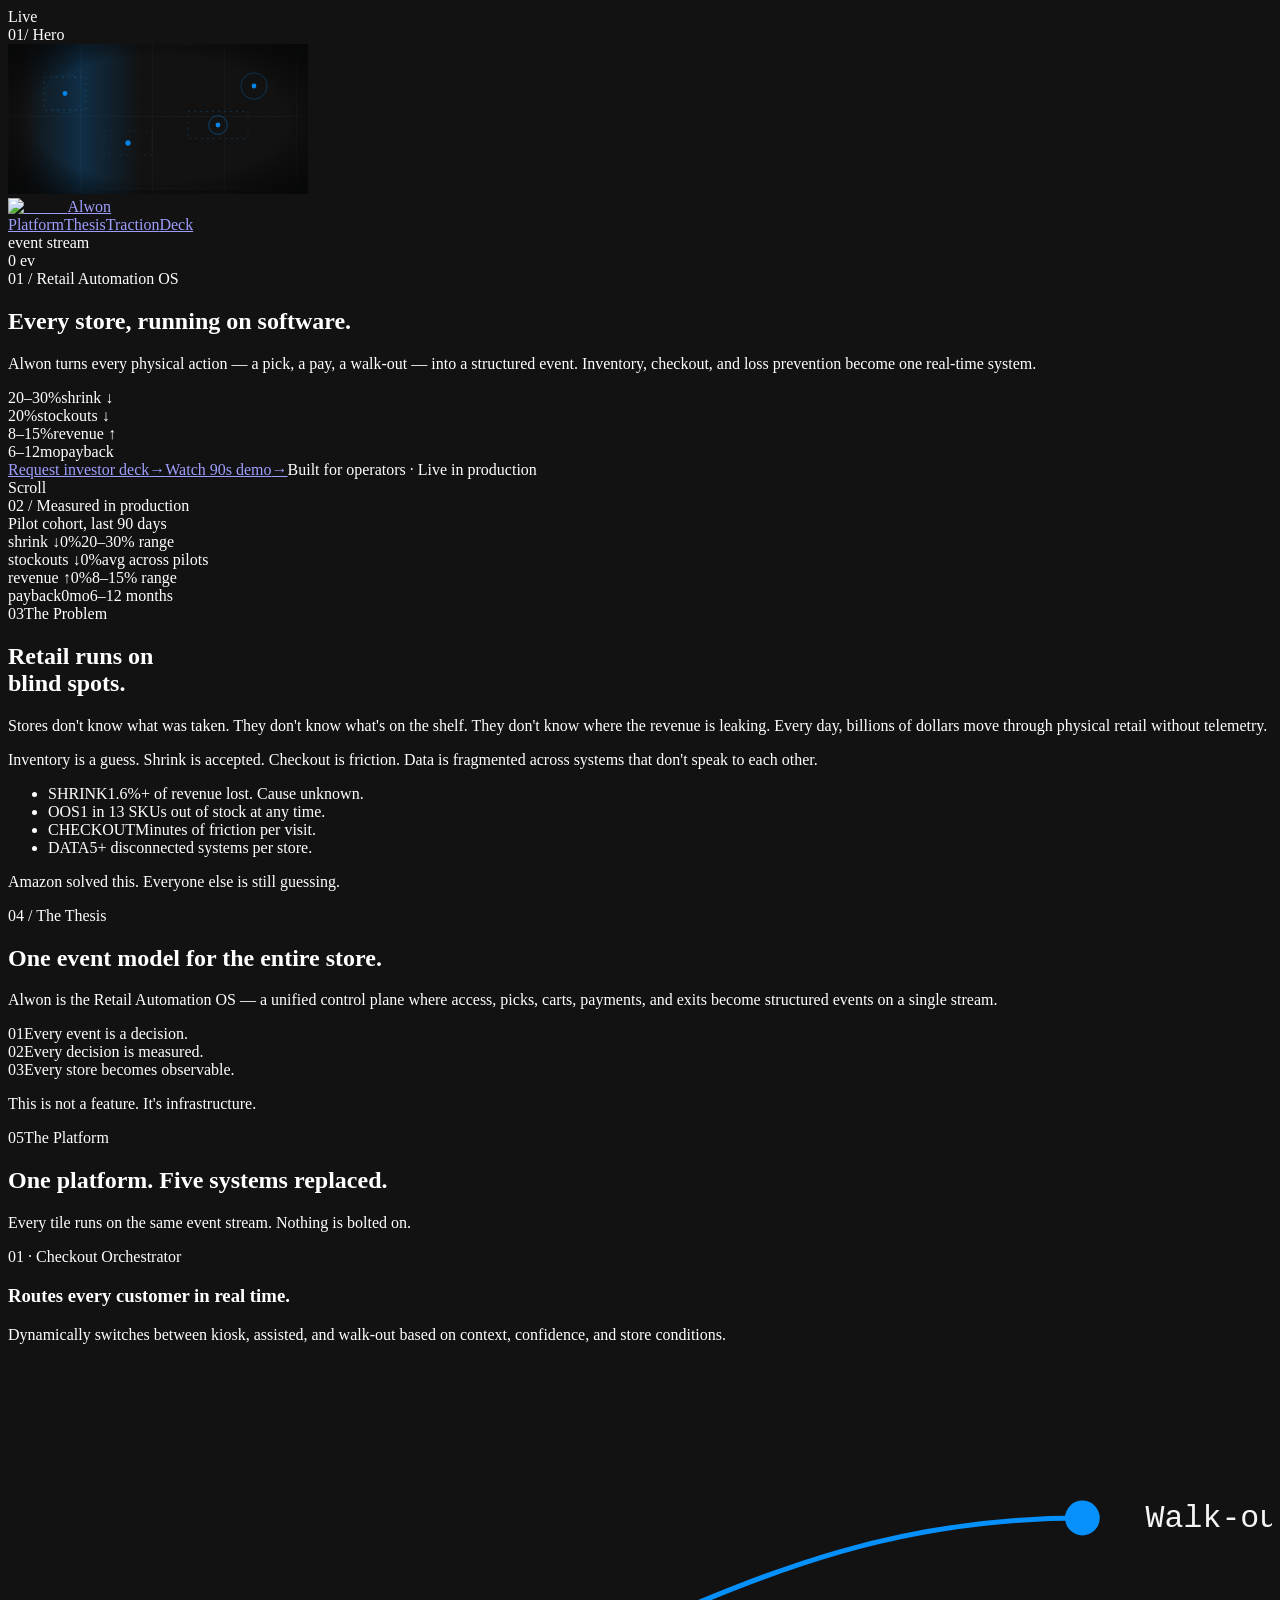
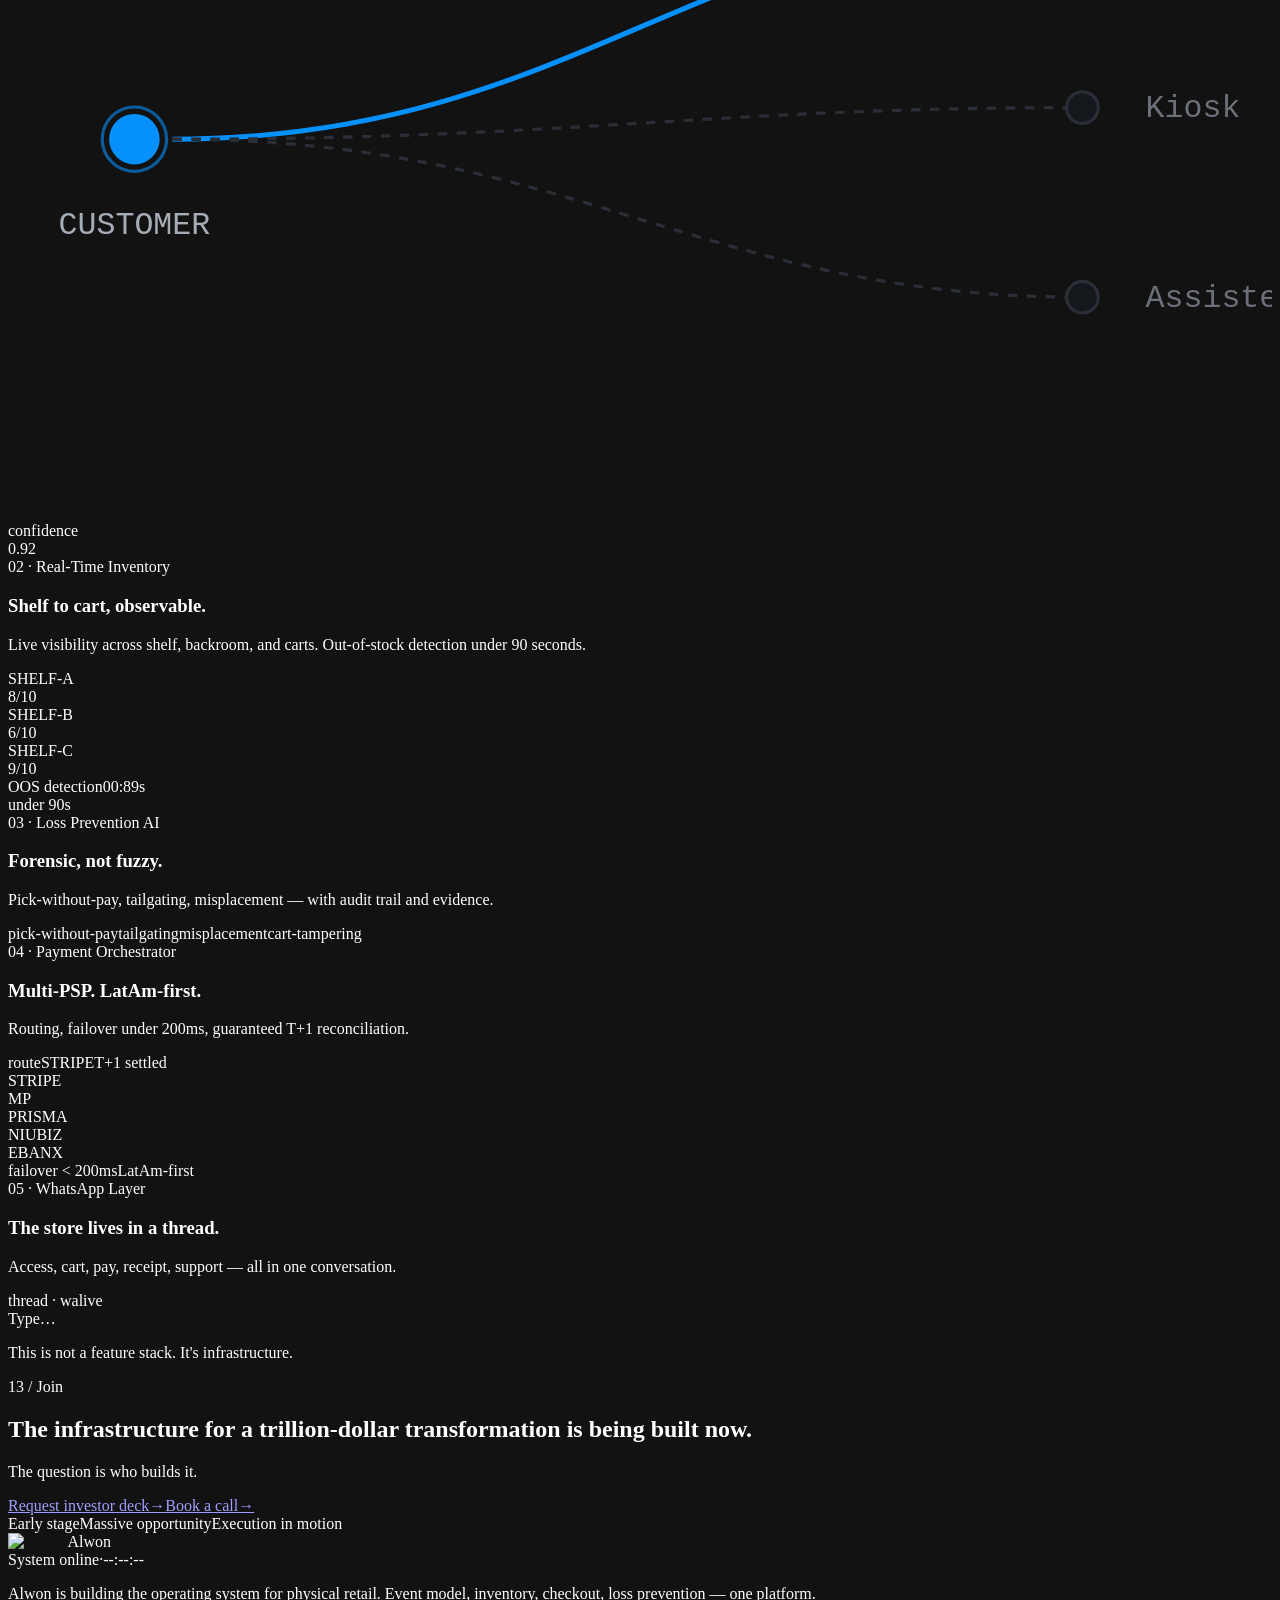
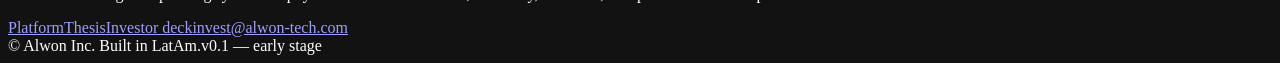
==== commit 287cf224: "fix_for_ghpages" ====
--- a/index.html
+++ b/index.html
@@ -1 +1 @@
-<!DOCTYPE html><html lang="en" class="geist_deef94d5-module__Sms4YG__variable geist_mono_1bf8cbf6-module__FlyLvG__variable antialiased"><head><meta charSet="utf-8"/><meta name="viewport" content="width=device-width, initial-scale=1"/><link rel="preload" href="_next/static/media/797e433ab948586e-s.p.0.q-h669a_dqa.woff2" as="font" crossorigin="" type="font/woff2"/><link rel="preload" href="_next/static/media/caa3a2e1cccd8315-s.p.16t1db8_9y2o~.woff2" as="font" crossorigin="" type="font/woff2"/><link rel="preload" as="image" href="logo_alwon.png"/><link rel="stylesheet" href="_next/static/chunks/014f_h28jp~ky.css" data-precedence="next"/><link rel="preload" as="script" fetchPriority="low" href="_next/static/chunks/0gxwci3e5-ykx.js"/><script src="_next/static/chunks/0pjq-hlddzx4h.js" async=""></script><script src="_next/static/chunks/10~x95jhs6ns3.js" async=""></script><script src="_next/static/chunks/turbopack-0rjp~2ta~sk9_.js" async=""></script><script src="_next/static/chunks/0xtk0nha9.-fo.js" async=""></script><script src="_next/static/chunks/0d3tkj33oycf2.js" async=""></script><script src="_next/static/chunks/02zibz5o1k7un.js" async=""></script><meta name="next-size-adjust" content=""/><meta name="theme-color" content="#0690fc"/><meta name="color-scheme" content="dark"/><title>Alwon — The operating system for every store</title><meta name="description" content="Alwon turns every physical action in a store into a structured event. Inventory, checkout, and loss prevention — one real-time system."/><link rel="manifest" href="manifest.webmanifest"/><meta property="og:title" content="Alwon — The operating system for every store"/><meta property="og:description" content="Retail Automation OS. Every action in a store becomes an event."/><meta property="og:type" content="website"/><meta name="twitter:card" content="summary"/><meta name="twitter:title" content="Alwon — The operating system for every store"/><meta name="twitter:description" content="Retail Automation OS. Every action in a store becomes an event."/><link rel="icon" href="favicon.ico?favicon.0d~ox1ni8owcf.ico" sizes="48x48" type="image/x-icon"/><link rel="icon" href="icon.png?icon.0746e30ch07uv.png" sizes="192x192" type="image/png"/><link rel="apple-touch-icon" href="apple-icon.png?apple-icon.0pzhgabz-7hv9.png" sizes="180x180" type="image/png"/><script src="_next/static/chunks/03~yq9q893hmn.js" noModule=""></script></head><body class="min-h-dvh bg-canvas text-ink"><div hidden=""><!--$--><!--/$--></div><aside aria-hidden="true" class="pointer-events-none fixed left-5 top-1/2 z-40 hidden -translate-y-1/2 flex-col items-start gap-3 md:flex"><div class="flex items-center gap-2"><span class="inline-block size-1.5 rounded-full bg-signal pulse-signal"></span><span class="chapter-label text-ink-dim">Live</span></div><div class="h-px w-8 bg-line-strong"></div><div class="flex flex-col gap-1 font-mono text-[11px] uppercase tracking-[0.14em]"><span class="text-ink-dim">01</span><span class="text-ink-mute">/ <!-- -->Hero</span></div><div class="mt-3 flex flex-col gap-1.5"><span class="block h-px w-5 transition-all duration-500 w-8 bg-signal"></span><span class="block h-px w-5 transition-all duration-500 bg-line-strong"></span><span class="block h-px w-5 transition-all duration-500 bg-line-strong"></span><span class="block h-px w-5 transition-all duration-500 bg-line-strong"></span><span class="block h-px w-5 transition-all duration-500 bg-line-strong"></span><span class="block h-px w-5 transition-all duration-500 bg-line-strong"></span></div></aside><main class="relative"><section id="hero" class="relative isolate flex min-h-[100svh] items-end overflow-hidden bg-canvas"><div class="atmos absolute inset-0 -z-10" aria-hidden="true"></div><div aria-hidden="true" class="pointer-events-none absolute inset-0 overflow-hidden"><svg class="absolute inset-0 h-full w-full" xmlns="http://www.w3.org/2000/svg"><defs><pattern id="alwon-grid" width="72" height="72" patternUnits="userSpaceOnUse"><path d="M 72 0 L 0 0 0 72" fill="none" stroke="rgba(255,255,255,0.045)" stroke-width="1"></path></pattern><pattern id="alwon-grid-sub" width="12" height="12" patternUnits="userSpaceOnUse"><circle cx="0" cy="0" r="0.5" fill="rgba(255,255,255,0.05)"></circle></pattern><radialGradient id="alwon-vignette" cx="50%" cy="50%" r="70%"><stop offset="60%" stop-color="rgba(0,0,0,0)"></stop><stop offset="100%" stop-color="rgba(7,8,9,1)"></stop></radialGradient><linearGradient id="alwon-sweep" x1="0" x2="1" y1="0" y2="0"><stop offset="0%" stop-color="rgba(6,144,252,0)"></stop><stop offset="50%" stop-color="rgba(6,144,252,0.22)"></stop><stop offset="100%" stop-color="rgba(6,144,252,0)"></stop></linearGradient></defs><rect width="100%" height="100%" fill="url(#alwon-grid-sub)"></rect><rect width="100%" height="100%" fill="url(#alwon-grid)"></rect><g opacity="0.55"><rect x="12%" y="22%" width="14%" height="22%" fill="none" stroke="rgba(96,231,255,0.28)" stroke-dasharray="2 4"></rect><rect x="60%" y="45%" width="20%" height="18%" fill="none" stroke="rgba(6,144,252,0.38)" stroke-dasharray="2 4"></rect><rect x="32%" y="58%" width="16%" height="16%" fill="none" stroke="rgba(255,255,255,0.12)" stroke-dasharray="2 4"></rect></g><g><g><circle cx="19%" cy="33%" r="2.4" fill="#0690fc" opacity="0.9"></circle><circle cx="19%" cy="33%" r="2.4" fill="none" stroke="#0690fc" stroke-width="1" opacity="0.6"><animate attributeName="r" from="2.4" to="22" dur="2.6s" begin="0s" repeatCount="indefinite"></animate><animate attributeName="opacity" from="0.6" to="0" dur="2.6s" begin="0s" repeatCount="indefinite"></animate></circle></g><g><circle cx="70%" cy="54%" r="2.4" fill="#0690fc" opacity="0.9"></circle><circle cx="70%" cy="54%" r="2.4" fill="none" stroke="#0690fc" stroke-width="1" opacity="0.6"><animate attributeName="r" from="2.4" to="22" dur="2.6s" begin="1.3s" repeatCount="indefinite"></animate><animate attributeName="opacity" from="0.6" to="0" dur="2.6s" begin="1.3s" repeatCount="indefinite"></animate></circle></g><g><circle cx="40%" cy="66%" r="2.4" fill="#0690fc" opacity="0.9"></circle><circle cx="40%" cy="66%" r="2.4" fill="none" stroke="#0690fc" stroke-width="1" opacity="0.6"><animate attributeName="r" from="2.4" to="22" dur="2.6s" begin="2.6s" repeatCount="indefinite"></animate><animate attributeName="opacity" from="0.6" to="0" dur="2.6s" begin="2.6s" repeatCount="indefinite"></animate></circle></g><g><circle cx="82%" cy="28%" r="2.4" fill="#0690fc" opacity="0.9"></circle><circle cx="82%" cy="28%" r="2.4" fill="none" stroke="#0690fc" stroke-width="1" opacity="0.6"><animate attributeName="r" from="2.4" to="22" dur="2.6s" begin="0.8s" repeatCount="indefinite"></animate><animate attributeName="opacity" from="0.6" to="0" dur="2.6s" begin="0.8s" repeatCount="indefinite"></animate></circle></g></g><rect x="-40%" y="0" width="40%" height="100%" fill="url(#alwon-sweep)"><animate attributeName="x" from="-40%" to="100%" dur="7s" repeatCount="indefinite"></animate></rect><rect width="100%" height="100%" fill="url(#alwon-vignette)"></rect></svg></div><div class="pointer-events-none absolute inset-x-0 bottom-0 -z-[5] h-64 bg-gradient-to-t from-canvas to-transparent" aria-hidden="true"></div><div class="bg-grain absolute inset-0 -z-[6]" aria-hidden="true"></div><div class="absolute inset-x-0 top-0 z-30 flex items-center justify-between px-6 pt-6 md:px-24 md:pt-8"><a href="#hero" aria-label="Alwon — home" class="flex items-center gap-3 transition-opacity hover:opacity-80"><img alt="Alwon" width="28" height="28" decoding="async" data-nimg="1" class="h-7 w-auto" style="color:transparent" src="logo_alwon.png"/><span class="font-mono text-[11px] uppercase tracking-[0.16em] text-ink-dim">Alwon</span></a><nav class="hidden items-center gap-8 font-mono text-[11px] uppercase tracking-[0.14em] text-ink-dim md:flex"><a href="#platform" class="link-underline hover:text-ink">Platform</a><a href="#solution" class="link-underline hover:text-ink">Thesis</a><a href="#proof" class="link-underline hover:text-ink">Traction</a><a href="#cta" class="rounded-full border border-line-strong px-3 py-1.5 hover:border-ink-dim hover:text-ink">Deck</a></nav></div><div aria-hidden="true" class="pointer-events-none absolute right-4 top-20 z-20 w-full max-w-[280px] select-none sm:max-w-[320px] md:right-10 md:top-28 md:max-w-[360px]"><div class="mb-3 flex items-center justify-between font-mono text-[10px] uppercase tracking-[0.16em] text-ink-mute"><div class="flex items-center gap-2"><span class="inline-block size-1.5 rounded-full bg-signal pulse-signal"></span><span>event stream</span></div><span><span class="text-ink-dim tabular-nums">0</span> ev</span></div><div class="rounded-md border border-line bg-surface-1/80 p-3 backdrop-blur-sm"></div></div><div class="relative z-10 mx-auto w-full max-w-[1440px] px-6 pb-16 pt-48 md:px-24 md:pb-24 md:pt-64"><div class="mb-8 flex items-center gap-3 font-mono text-[11px] uppercase tracking-[0.16em] text-ink-mute"><span class="inline-block size-1.5 rounded-full bg-signal pulse-signal"></span><span>01 / Retail Automation OS</span></div><h1 class="text-display max-w-[16ch] text-ink">Every store,<!-- --> <span class="italic text-ink-dim">running on</span> <span class="relative whitespace-nowrap">software.<span aria-hidden="true" class="absolute -bottom-2 left-0 h-[6px] w-full bg-signal/90"></span></span></h1><p class="mt-10 max-w-xl text-body-l text-ink-dim">Alwon turns every physical action — a pick, a pay, a walk-out — into a structured event. Inventory, checkout, and loss prevention become one real-time system.</p><div class="mt-12 grid max-w-3xl grid-cols-2 gap-x-8 gap-y-6 border-t border-line pt-8 md:grid-cols-4"><div class="flex flex-col gap-1.5"><span class="font-mono text-2xl text-ink tabular-nums md:text-3xl">20–30%</span><span class="font-mono text-[11px] uppercase tracking-[0.14em] text-ink-mute">shrink ↓</span></div><div class="flex flex-col gap-1.5"><span class="font-mono text-2xl text-ink tabular-nums md:text-3xl">20%</span><span class="font-mono text-[11px] uppercase tracking-[0.14em] text-ink-mute">stockouts ↓</span></div><div class="flex flex-col gap-1.5"><span class="font-mono text-2xl text-ink tabular-nums md:text-3xl">8–15%</span><span class="font-mono text-[11px] uppercase tracking-[0.14em] text-ink-mute">revenue ↑</span></div><div class="flex flex-col gap-1.5"><span class="font-mono text-2xl text-ink tabular-nums md:text-3xl">6–12mo</span><span class="font-mono text-[11px] uppercase tracking-[0.14em] text-ink-mute">payback</span></div></div><div class="mt-12 flex flex-wrap items-center gap-4"><a class="group inline-flex h-12 items-center gap-2 rounded-full px-6 font-mono text-[12px] uppercase tracking-[0.14em] transition-all duration-300 will-change-transform bg-signal text-canvas hover:bg-signal-soft hover:-translate-y-[1px] shadow-[0_0_0_0_rgba(6,144,252,0.35)] hover:shadow-[0_10px_40px_-10px_rgba(6,144,252,0.55)]" href="#cta">Request investor deck<span aria-hidden="true" class="inline-block translate-x-0 transition-transform duration-300 group-hover:translate-x-1">→</span></a><a class="group inline-flex h-12 items-center gap-2 rounded-full px-6 font-mono text-[12px] uppercase tracking-[0.14em] transition-all duration-300 will-change-transform border border-line-strong text-ink hover:border-ink-dim hover:bg-surface-1" href="#platform">Watch 90s demo<span aria-hidden="true" class="inline-block translate-x-0 transition-transform duration-300 group-hover:translate-x-1">→</span></a><span class="ml-2 font-mono text-[11px] uppercase tracking-[0.14em] text-ink-mute">Built for operators · Live in production</span></div></div><div aria-hidden="true" class="pointer-events-none absolute bottom-6 left-1/2 z-20 flex -translate-x-1/2 flex-col items-center gap-2 font-mono text-[10px] uppercase tracking-[0.2em] text-ink-mute"><span>Scroll</span><span class="block h-6 w-px animate-[pulse_2.4s_ease-in-out_infinite] bg-ink-mute"></span></div></section><section id="proof" class="relative border-y border-line bg-canvas"><div class="mx-auto flex w-full max-w-[1440px] flex-col gap-10 px-6 py-16 md:px-24 md:py-20"><div class="flex items-center justify-between font-mono text-[11px] uppercase tracking-[0.14em] text-ink-mute"><div class="flex items-center gap-3"><span class="inline-block size-1.5 rounded-full bg-signal pulse-signal"></span><span>02 / Measured in production</span></div><span class="hidden md:inline">Pilot cohort, last 90 days</span></div><div class="grid grid-cols-2 gap-px rounded-md border border-line bg-line md:grid-cols-4"><div class="flex flex-col gap-3 bg-canvas p-6 md:p-8"><span class="font-mono text-[11px] uppercase tracking-[0.14em] text-ink-mute">shrink ↓</span><span class="text-ink tabular-nums"><span class="text-h1 font-medium">0<!-- -->%</span></span><span class="font-mono text-[11px] text-ink-mute">20–30% range</span></div><div class="flex flex-col gap-3 bg-canvas p-6 md:p-8"><span class="font-mono text-[11px] uppercase tracking-[0.14em] text-ink-mute">stockouts ↓</span><span class="text-ink tabular-nums"><span class="text-h1 font-medium">0<!-- -->%</span></span><span class="font-mono text-[11px] text-ink-mute">avg across pilots</span></div><div class="flex flex-col gap-3 bg-canvas p-6 md:p-8"><span class="font-mono text-[11px] uppercase tracking-[0.14em] text-ink-mute">revenue ↑</span><span class="text-ink tabular-nums"><span class="text-h1 font-medium">0<!-- -->%</span></span><span class="font-mono text-[11px] text-ink-mute">8–15% range</span></div><div class="flex flex-col gap-3 bg-canvas p-6 md:p-8"><span class="font-mono text-[11px] uppercase tracking-[0.14em] text-ink-mute">payback</span><span class="text-ink tabular-nums"><span class="text-h1 font-medium">0<!-- -->mo</span></span><span class="font-mono text-[11px] text-ink-mute">6–12 months</span></div></div></div></section><section id="problem" class="relative overflow-hidden bg-canvas py-32 md:py-48"><div class="mx-auto grid w-full max-w-[1440px] gap-16 px-6 md:grid-cols-[1fr_1.2fr] md:px-24"><header class="flex max-w-[68ch] flex-col gap-6"><div class="flex items-center gap-4 font-mono text-[11px] uppercase tracking-[0.14em] text-ink-mute"><span class="text-ink-dim">03</span><span class="h-px w-6 bg-line-strong"></span><span>The Problem</span></div><h2 class="text-h1 text-ink">Retail runs on <br/><span class="text-ink-dim">blind spots.</span></h2></header><div class="flex flex-col gap-10"><div class="space-y-5 text-body-l text-ink-dim"><p>Stores don&#x27;t know what was taken. They don&#x27;t know what&#x27;s on the shelf. They don&#x27;t know where the revenue is leaking. Every day, billions of dollars move through physical retail without telemetry.</p><p>Inventory is a guess. Shrink is accepted. Checkout is friction. Data is fragmented across systems that don&#x27;t speak to each other.</p></div><ul class="grid gap-px rounded-md border border-line bg-line md:grid-cols-2"><li class="flex flex-col gap-2 bg-canvas p-5 md:p-6"><span class="font-mono text-[11px] uppercase tracking-[0.16em] text-warn">SHRINK</span><span class="text-ink">1.6%+ of revenue lost. Cause unknown.</span></li><li class="flex flex-col gap-2 bg-canvas p-5 md:p-6"><span class="font-mono text-[11px] uppercase tracking-[0.16em] text-warn">OOS</span><span class="text-ink">1 in 13 SKUs out of stock at any time.</span></li><li class="flex flex-col gap-2 bg-canvas p-5 md:p-6"><span class="font-mono text-[11px] uppercase tracking-[0.16em] text-warn">CHECKOUT</span><span class="text-ink">Minutes of friction per visit.</span></li><li class="flex flex-col gap-2 bg-canvas p-5 md:p-6"><span class="font-mono text-[11px] uppercase tracking-[0.16em] text-warn">DATA</span><span class="text-ink">5+ disconnected systems per store.</span></li></ul><p class="text-h2 text-ink">Amazon solved this.<!-- --> <span class="text-ink-dim">Everyone else is still</span> <span class="relative inline-block">guessing.<span aria-hidden="true" class="absolute -bottom-1 left-0 h-[4px] w-full bg-warn/80"></span></span></p></div></div></section><section id="solution" class="relative isolate overflow-hidden bg-surface-1 py-40 md:py-56"><div aria-hidden="true" class="pointer-events-none absolute left-1/2 top-1/2 -z-10 h-[900px] w-[900px] -translate-x-1/2 -translate-y-1/2 rounded-full opacity-60 blur-3xl" style="background:radial-gradient(circle, rgba(6,144,252,0.12), rgba(96,231,255,0.05) 40%, transparent 70%)"></div><div class="mx-auto flex w-full max-w-[1200px] flex-col items-center px-6 text-center md:px-24"><div class="mb-10 flex items-center gap-3 font-mono text-[11px] uppercase tracking-[0.14em] text-ink-mute"><span class="inline-block size-1.5 rounded-full bg-signal pulse-signal"></span><span>04 / The Thesis</span></div><h2 class="text-h1 max-w-[22ch] text-ink">One <span class="text-signal">event model</span> for the entire store.</h2><p class="mt-12 max-w-2xl text-body-l text-ink-dim">Alwon is the Retail Automation OS — a unified control plane where access, picks, carts, payments, and exits become structured events on a single stream.</p><div class="mt-16 grid w-full max-w-3xl gap-4 md:grid-cols-3"><div class="relative flex flex-col gap-4 rounded-md border border-line bg-canvas p-6 text-left"><span class="font-mono text-[11px] uppercase tracking-[0.14em] text-ink-mute">0<!-- -->1</span><span class="text-h3 text-ink">Every event is a decision.</span><span aria-hidden="true" class="h-[2px] w-10 bg-flow"></span></div><div class="relative flex flex-col gap-4 rounded-md border border-line bg-canvas p-6 text-left"><span class="font-mono text-[11px] uppercase tracking-[0.14em] text-ink-mute">0<!-- -->2</span><span class="text-h3 text-ink">Every decision is measured.</span><span aria-hidden="true" class="h-[2px] w-10 bg-signal"></span></div><div class="relative flex flex-col gap-4 rounded-md border border-line bg-canvas p-6 text-left"><span class="font-mono text-[11px] uppercase tracking-[0.14em] text-ink-mute">0<!-- -->3</span><span class="text-h3 text-ink">Every store becomes observable.</span><span aria-hidden="true" class="h-[2px] w-10 bg-ink"></span></div></div><p class="mt-16 font-mono text-[13px] uppercase tracking-[0.18em] text-ink-mute">This is not a feature. It&#x27;s infrastructure.</p></div></section><section id="platform" class="relative overflow-hidden bg-canvas py-32 md:py-48"><div class="mx-auto w-full max-w-[1440px] px-6 md:px-24"><header class="mb-16 flex flex-col gap-6 md:flex-row md:items-end md:justify-between"><div class="flex max-w-[56ch] flex-col gap-6"><div class="flex items-center gap-4 font-mono text-[11px] uppercase tracking-[0.14em] text-ink-mute"><span class="text-ink-dim">05</span><span class="h-px w-6 bg-line-strong"></span><span>The Platform</span></div><h2 class="text-h1 text-ink">One platform.<!-- --> <span class="text-ink-dim">Five systems replaced.</span></h2></div><p class="max-w-sm text-sm text-ink-dim">Every tile runs on the same event stream. Nothing is bolted on.</p></header><div class="grid auto-rows-[minmax(360px,auto)] grid-cols-1 gap-4 md:grid-cols-6 md:gap-5"><article class="group relative flex flex-col justify-between gap-6 overflow-hidden rounded-lg border border-line bg-surface-1 p-6 transition-colors duration-500 hover:border-line-strong md:p-8 md:col-span-4 md:row-span-2"><div aria-hidden="true" class="pointer-events-none absolute inset-0 opacity-0 transition-opacity duration-700 group-hover:opacity-100" style="background:radial-gradient(600px 300px at 50% 0%, rgba(6,144,252,0.08), transparent 60%)"></div><header class="flex items-start justify-between gap-6"><div class="flex flex-col gap-3"><span class="font-mono text-[10px] uppercase tracking-[0.16em] text-ink-mute">01 · Checkout Orchestrator</span><h3 class="text-h3 text-ink">Routes every customer in real time.</h3><p class="max-w-[36ch] text-sm leading-relaxed text-ink-dim">Dynamically switches between kiosk, assisted, and walk-out based on context, confidence, and store conditions.</p></div></header><div class="relative"><div class="relative flex h-full flex-col justify-between"><div class="relative h-[240px] w-full"><svg viewBox="0 0 400 240" class="h-full w-full" role="img" aria-label="Dynamic checkout routing diagram"><g><circle cx="40" cy="120" r="8" fill="#0690fc"></circle><circle cx="40" cy="120" r="14" fill="none" stroke="#0690fc" stroke-width="1" opacity="0.4"><animate attributeName="r" values="10;22;10" dur="2.2s" repeatCount="indefinite"></animate><animate attributeName="opacity" values="0.6;0;0.6" dur="2.2s" repeatCount="indefinite"></animate></circle><text x="40" y="150" fill="#a7adb6" font-family="ui-monospace, monospace" font-size="10" text-anchor="middle">CUSTOMER</text></g><g><path d="M 52 120 C 180 120, 220 50, 340 50" fill="none" stroke="#0690fc" stroke-width="1.6" stroke-dasharray="0" style="transition:stroke 0.5s ease, stroke-width 0.5s ease"></path><circle cx="340" cy="50" r="5" fill="#0690fc" stroke="#0690fc" stroke-width="1" style="transition:fill 0.5s, stroke 0.5s"></circle><text x="360" y="53" fill="#f4f5f7" font-family="ui-monospace, monospace" font-size="10" style="transition:fill 0.5s">Walk-out</text></g><g><path d="M 52 120 C 180 120, 220 110, 340 110" fill="none" stroke="#2a2e36" stroke-width="1" stroke-dasharray="3 3" style="transition:stroke 0.5s ease, stroke-width 0.5s ease"></path><circle cx="340" cy="110" r="5" fill="#14171b" stroke="#2a2e36" stroke-width="1" style="transition:fill 0.5s, stroke 0.5s"></circle><text x="360" y="113" fill="#6b7079" font-family="ui-monospace, monospace" font-size="10" style="transition:fill 0.5s">Kiosk</text></g><g><path d="M 52 120 C 180 120, 220 170, 340 170" fill="none" stroke="#2a2e36" stroke-width="1" stroke-dasharray="3 3" style="transition:stroke 0.5s ease, stroke-width 0.5s ease"></path><circle cx="340" cy="170" r="5" fill="#14171b" stroke="#2a2e36" stroke-width="1" style="transition:fill 0.5s, stroke 0.5s"></circle><text x="360" y="173" fill="#6b7079" font-family="ui-monospace, monospace" font-size="10" style="transition:fill 0.5s">Assisted</text></g></svg></div><div class="mt-4 flex items-center gap-4 font-mono text-[11px] uppercase tracking-[0.14em]"><span class="text-ink-mute">confidence</span><div class="relative h-[6px] flex-1 overflow-hidden rounded-full bg-surface-2" role="progressbar" aria-valuenow="92" aria-valuemin="0" aria-valuemax="100" aria-label="Checkout confidence"><div class="absolute inset-y-0 left-0 bg-signal transition-[width] duration-700 ease-out" style="width:92%"></div></div><span class="tabular-nums text-ink-dim">0.92</span></div></div></div></article><article class="group relative flex flex-col justify-between gap-6 overflow-hidden rounded-lg border border-line bg-surface-1 p-6 transition-colors duration-500 hover:border-line-strong md:p-8 md:col-span-2"><div aria-hidden="true" class="pointer-events-none absolute inset-0 opacity-0 transition-opacity duration-700 group-hover:opacity-100" style="background:radial-gradient(600px 300px at 50% 0%, rgba(6,144,252,0.08), transparent 60%)"></div><header class="flex items-start justify-between gap-6"><div class="flex flex-col gap-3"><span class="font-mono text-[10px] uppercase tracking-[0.16em] text-ink-mute">02 · Real-Time Inventory</span><h3 class="text-h3 text-ink">Shelf to cart, observable.</h3><p class="max-w-[36ch] text-sm leading-relaxed text-ink-dim">Live visibility across shelf, backroom, and carts. Out-of-stock detection under 90 seconds.</p></div></header><div class="relative"><div class="flex h-full flex-col justify-between gap-6"><div class="flex flex-col gap-3" aria-hidden="true"><div class="flex items-center gap-3"><span class="font-mono text-[10px] uppercase tracking-[0.14em] text-ink-mute">SHELF-<!-- -->A</span><div class="flex flex-1 gap-1"><span class="h-5 flex-1 rounded-sm transition-colors duration-500 bg-ink/80"></span><span class="h-5 flex-1 rounded-sm transition-colors duration-500 bg-ink/80"></span><span class="h-5 flex-1 rounded-sm transition-colors duration-500 bg-ink/80"></span><span class="h-5 flex-1 rounded-sm transition-colors duration-500 bg-ink/80"></span><span class="h-5 flex-1 rounded-sm transition-colors duration-500 bg-ink/80"></span><span class="h-5 flex-1 rounded-sm transition-colors duration-500 bg-ink/80"></span><span class="h-5 flex-1 rounded-sm transition-colors duration-500 bg-ink/80"></span><span class="h-5 flex-1 rounded-sm transition-colors duration-500 bg-ink/80"></span><span class="h-5 flex-1 rounded-sm transition-colors duration-500 bg-surface-2"></span><span class="h-5 flex-1 rounded-sm transition-colors duration-500 bg-surface-2"></span></div><span class="font-mono text-[11px] tabular-nums text-ink-dim">8<!-- -->/10</span></div><div class="flex items-center gap-3"><span class="font-mono text-[10px] uppercase tracking-[0.14em] text-ink-mute">SHELF-<!-- -->B</span><div class="flex flex-1 gap-1"><span class="h-5 flex-1 rounded-sm transition-colors duration-500 bg-ink/80"></span><span class="h-5 flex-1 rounded-sm transition-colors duration-500 bg-ink/80"></span><span class="h-5 flex-1 rounded-sm transition-colors duration-500 bg-ink/80"></span><span class="h-5 flex-1 rounded-sm transition-colors duration-500 bg-ink/80"></span><span class="h-5 flex-1 rounded-sm transition-colors duration-500 bg-ink/80"></span><span class="h-5 flex-1 rounded-sm transition-colors duration-500 bg-ink/80"></span><span class="h-5 flex-1 rounded-sm transition-colors duration-500 bg-surface-2"></span><span class="h-5 flex-1 rounded-sm transition-colors duration-500 bg-surface-2"></span><span class="h-5 flex-1 rounded-sm transition-colors duration-500 bg-surface-2"></span><span class="h-5 flex-1 rounded-sm transition-colors duration-500 bg-surface-2"></span></div><span class="font-mono text-[11px] tabular-nums text-ink-dim">6<!-- -->/10</span></div><div class="flex items-center gap-3"><span class="font-mono text-[10px] uppercase tracking-[0.14em] text-ink-mute">SHELF-<!-- -->C</span><div class="flex flex-1 gap-1"><span class="h-5 flex-1 rounded-sm transition-colors duration-500 bg-ink/80"></span><span class="h-5 flex-1 rounded-sm transition-colors duration-500 bg-ink/80"></span><span class="h-5 flex-1 rounded-sm transition-colors duration-500 bg-ink/80"></span><span class="h-5 flex-1 rounded-sm transition-colors duration-500 bg-ink/80"></span><span class="h-5 flex-1 rounded-sm transition-colors duration-500 bg-ink/80"></span><span class="h-5 flex-1 rounded-sm transition-colors duration-500 bg-ink/80"></span><span class="h-5 flex-1 rounded-sm transition-colors duration-500 bg-ink/80"></span><span class="h-5 flex-1 rounded-sm transition-colors duration-500 bg-ink/80"></span><span class="h-5 flex-1 rounded-sm transition-colors duration-500 bg-ink/80"></span><span class="h-5 flex-1 rounded-sm transition-colors duration-500 bg-surface-2"></span></div><span class="font-mono text-[11px] tabular-nums text-ink-dim">9<!-- -->/10</span></div></div><div class="flex items-end justify-between border-t border-line pt-4"><div class="flex flex-col gap-1"><span class="font-mono text-[10px] uppercase tracking-[0.14em] text-ink-mute">OOS detection</span><span class="font-mono text-2xl tabular-nums text-ink">00:<!-- -->89<!-- -->s</span></div><span class="font-mono text-[10px] uppercase tracking-[0.14em] text-signal">under 90s</span></div></div></div></article><article class="group relative flex flex-col justify-between gap-6 overflow-hidden rounded-lg border border-line bg-surface-1 p-6 transition-colors duration-500 hover:border-line-strong md:p-8 md:col-span-2"><div aria-hidden="true" class="pointer-events-none absolute inset-0 opacity-0 transition-opacity duration-700 group-hover:opacity-100" style="background:radial-gradient(600px 300px at 50% 0%, rgba(6,144,252,0.08), transparent 60%)"></div><header class="flex items-start justify-between gap-6"><div class="flex flex-col gap-3"><span class="font-mono text-[10px] uppercase tracking-[0.16em] text-ink-mute">03 · Loss Prevention AI</span><h3 class="text-h3 text-ink">Forensic, not fuzzy.</h3><p class="max-w-[36ch] text-sm leading-relaxed text-ink-dim">Pick-without-pay, tailgating, misplacement — with audit trail and evidence.</p></div></header><div class="relative"><div class="flex h-full flex-col justify-between gap-6"><div class="relative h-[200px] w-full overflow-hidden rounded-sm border border-line bg-canvas"><div class="absolute left-1/2 top-0 h-full w-px bg-warn/40"></div><div class="absolute left-1/2 top-0 h-full w-px bg-warn transition-opacity duration-300" style="opacity:0"></div><div class="absolute bottom-6 h-12 w-5 rounded-t-full bg-ink-mute transition-[left] duration-[2400ms] ease-linear" style="left:15%"></div><div class="pointer-events-none absolute inset-0 opacity-30" style="background-image:linear-gradient(to right, rgba(255,255,255,0.04) 1px, transparent 1px), linear-gradient(to bottom, rgba(255,255,255,0.04) 1px, transparent 1px);background-size:28px 28px"></div></div><div class="flex flex-wrap items-center gap-2"><span class="rounded-full border px-2.5 py-1 font-mono text-[10px] uppercase tracking-[0.12em] transition-all border-warn/60 bg-warn/10 text-warn">pick-without-pay</span><span class="rounded-full border px-2.5 py-1 font-mono text-[10px] uppercase tracking-[0.12em] transition-all border-line text-ink-mute">tailgating</span><span class="rounded-full border px-2.5 py-1 font-mono text-[10px] uppercase tracking-[0.12em] transition-all border-line text-ink-mute">misplacement</span><span class="rounded-full border px-2.5 py-1 font-mono text-[10px] uppercase tracking-[0.12em] transition-all border-line text-ink-mute">cart-tampering</span></div></div></div></article><article class="group relative flex flex-col justify-between gap-6 overflow-hidden rounded-lg border border-line bg-surface-1 p-6 transition-colors duration-500 hover:border-line-strong md:p-8 md:col-span-3"><div aria-hidden="true" class="pointer-events-none absolute inset-0 opacity-0 transition-opacity duration-700 group-hover:opacity-100" style="background:radial-gradient(600px 300px at 50% 0%, rgba(6,144,252,0.08), transparent 60%)"></div><header class="flex items-start justify-between gap-6"><div class="flex flex-col gap-3"><span class="font-mono text-[10px] uppercase tracking-[0.16em] text-ink-mute">04 · Payment Orchestrator</span><h3 class="text-h3 text-ink">Multi-PSP. LatAm-first.</h3><p class="max-w-[36ch] text-sm leading-relaxed text-ink-dim">Routing, failover under 200ms, guaranteed T+1 reconciliation.</p></div></header><div class="relative"><div class="flex h-full flex-col justify-between gap-6"><div class="relative mx-auto aspect-square w-full max-w-[240px]"><div class="absolute inset-0 rounded-full border border-line"></div><div class="absolute inset-6 rounded-full border border-line"></div><div class="absolute inset-0 flex items-center justify-center"><div class="flex flex-col items-center gap-1"><span class="font-mono text-[10px] uppercase tracking-[0.14em] text-ink-mute">route</span><span class="font-mono text-lg text-signal tabular-nums">STRIPE</span><span class="font-mono text-[10px] uppercase tracking-[0.14em] text-ink-mute">T+1 settled</span></div></div><div class="absolute -translate-x-1/2 -translate-y-1/2 rounded-full border px-2 py-1 font-mono text-[9px] uppercase tracking-[0.12em] transition-all duration-500 border-signal bg-signal/10 text-signal" style="left:50%;top:8%">STRIPE</div><div class="absolute -translate-x-1/2 -translate-y-1/2 rounded-full border px-2 py-1 font-mono text-[9px] uppercase tracking-[0.12em] transition-all duration-500 border-line bg-canvas text-ink-mute" style="left:89.94437368439645%;top:37.02128623625221%">MP</div><div class="absolute -translate-x-1/2 -translate-y-1/2 rounded-full border px-2 py-1 font-mono text-[9px] uppercase tracking-[0.12em] transition-all duration-500 border-line bg-canvas text-ink-mute" style="left:74.68698059628387%;top:83.97871376374779%">PRISMA</div><div class="absolute -translate-x-1/2 -translate-y-1/2 rounded-full border px-2 py-1 font-mono text-[9px] uppercase tracking-[0.12em] transition-all duration-500 border-line bg-canvas text-ink-mute" style="left:25.313019403716133%;top:83.97871376374779%">NIUBIZ</div><div class="absolute -translate-x-1/2 -translate-y-1/2 rounded-full border px-2 py-1 font-mono text-[9px] uppercase tracking-[0.12em] transition-all duration-500 border-line bg-canvas text-ink-mute" style="left:10.055626315603547%;top:37.021286236252216%">EBANX</div></div><div class="flex items-center justify-between font-mono text-[11px] uppercase tracking-[0.14em] text-ink-mute"><span>failover <span class="text-ink-dim">&lt; 200ms</span></span><span class="text-signal">LatAm-first</span></div></div></div></article><article class="group relative flex flex-col justify-between gap-6 overflow-hidden rounded-lg border border-line bg-surface-1 p-6 transition-colors duration-500 hover:border-line-strong md:p-8 md:col-span-3"><div aria-hidden="true" class="pointer-events-none absolute inset-0 opacity-0 transition-opacity duration-700 group-hover:opacity-100" style="background:radial-gradient(600px 300px at 50% 0%, rgba(6,144,252,0.08), transparent 60%)"></div><header class="flex items-start justify-between gap-6"><div class="flex flex-col gap-3"><span class="font-mono text-[10px] uppercase tracking-[0.16em] text-ink-mute">05 · WhatsApp Layer</span><h3 class="text-h3 text-ink">The store lives in a thread.</h3><p class="max-w-[36ch] text-sm leading-relaxed text-ink-dim">Access, cart, pay, receipt, support — all in one conversation.</p></div></header><div class="relative"><div class="flex h-full flex-col gap-4"><div class="flex items-center justify-between font-mono text-[10px] uppercase tracking-[0.14em] text-ink-mute"><span>thread · wa</span><span class="flex items-center gap-1.5"><span class="inline-block size-1.5 rounded-full bg-signal pulse-signal"></span>live</span></div><div class="flex flex-1 flex-col justify-end gap-2"></div><div class="flex items-center gap-2 rounded-full border border-line bg-canvas px-3 py-2" aria-hidden="true"><span class="font-mono text-[11px] text-ink-mute">Type…</span><span class="ml-auto inline-block h-4 w-px animate-pulse bg-ink-dim"></span></div></div></div></article></div><p class="mt-10 font-mono text-[12px] uppercase tracking-[0.16em] text-ink-mute">This is not a feature stack.<!-- --> <span class="text-ink-dim">It&#x27;s infrastructure.</span></p></div></section><section id="cta" class="relative isolate overflow-hidden bg-canvas py-40 md:py-56"><div aria-hidden="true" class="pointer-events-none absolute inset-0 -z-10" style="background:radial-gradient(900px 500px at 50% 0%, rgba(6,144,252,0.18), transparent 60%), radial-gradient(800px 500px at 20% 100%, rgba(96,231,255,0.08), transparent 60%)"></div><div class="bg-grain absolute inset-0 -z-[5]" aria-hidden="true"></div><div class="mx-auto flex w-full max-w-[1200px] flex-col items-center px-6 text-center md:px-24"><div class="mb-8 flex items-center gap-3 font-mono text-[11px] uppercase tracking-[0.14em] text-ink-mute"><span class="inline-block size-1.5 rounded-full bg-signal pulse-signal"></span><span>13 / Join</span></div><h2 class="text-display max-w-[22ch] text-ink">The infrastructure for a<!-- --> <span class="italic text-ink-dim">trillion-dollar</span> <!-- -->transformation<!-- --> <span class="relative inline-block whitespace-nowrap">is being built<span aria-hidden="true" class="absolute -bottom-2 left-0 h-[6px] w-full bg-signal/90"></span></span> <!-- -->now.</h2><p class="mt-10 max-w-xl text-body-l text-ink-dim">The question is who builds it.</p><div class="mt-14 flex flex-wrap items-center justify-center gap-4"><a class="group inline-flex h-12 items-center gap-2 rounded-full px-6 font-mono text-[12px] uppercase tracking-[0.14em] transition-all duration-300 will-change-transform bg-signal text-canvas hover:bg-signal-soft hover:-translate-y-[1px] shadow-[0_0_0_0_rgba(6,144,252,0.35)] hover:shadow-[0_10px_40px_-10px_rgba(6,144,252,0.55)]" href="mailto:invest@alwon-tech.com?subject=Investor%20deck%20request">Request investor deck<span aria-hidden="true" class="inline-block translate-x-0 transition-transform duration-300 group-hover:translate-x-1">→</span></a><a class="group inline-flex h-12 items-center gap-2 rounded-full px-6 font-mono text-[12px] uppercase tracking-[0.14em] transition-all duration-300 will-change-transform border border-line-strong text-ink hover:border-ink-dim hover:bg-surface-1" href="mailto:team@alwon-tech.com?subject=Intro%20call">Book a call<span aria-hidden="true" class="inline-block translate-x-0 transition-transform duration-300 group-hover:translate-x-1">→</span></a></div><div class="mt-16 flex items-center gap-6 font-mono text-[11px] uppercase tracking-[0.14em] text-ink-mute"><span>Early stage</span><span class="h-px w-6 bg-line-strong"></span><span>Massive opportunity</span><span class="h-px w-6 bg-line-strong"></span><span class="text-signal">Execution in motion</span></div></div></section><!--$--><!--/$--></main><footer class="relative border-t border-line bg-canvas"><div class="mx-auto flex w-full max-w-[1440px] flex-col gap-10 px-6 py-14 md:flex-row md:items-end md:justify-between md:px-24"><div class="flex flex-col gap-4"><div class="flex items-center gap-3"><img alt="Alwon" loading="lazy" width="32" height="32" decoding="async" data-nimg="1" class="h-8 w-auto" style="color:transparent" src="logo_alwon.png"/><span class="font-mono text-[11px] uppercase tracking-[0.16em] text-ink">Alwon</span></div><div class="flex items-center gap-2 font-mono text-[11px] uppercase tracking-[0.14em] text-ink-mute"><span class="inline-block size-1.5 rounded-full bg-signal pulse-signal"></span><span>System <span class="text-ink-dim">online</span></span><span class="mx-2 text-line-strong">·</span><span class="tabular-nums text-ink-dim" aria-label="Current UTC time">--:--:--</span></div><p class="max-w-sm text-sm leading-relaxed text-ink-dim">Alwon is building the operating system for physical retail. Event model, inventory, checkout, loss prevention — one platform.</p></div><nav class="flex flex-wrap gap-x-8 gap-y-3 text-sm text-ink-dim"><a href="#platform" class="link-underline hover:text-ink">Platform</a><a href="#solution" class="link-underline hover:text-ink">Thesis</a><a href="#cta" class="link-underline hover:text-ink">Investor deck</a><a href="mailto:invest@alwon-tech.com" class="link-underline hover:text-ink">invest@alwon-tech.com</a></nav></div><div class="border-t border-line"><div class="mx-auto flex w-full max-w-[1440px] items-center justify-between px-6 py-5 font-mono text-[11px] uppercase tracking-[0.14em] text-ink-mute md:px-24"><span>© Alwon Inc. Built in LatAm.</span><span>v0.1 — early stage</span></div></div></footer><script src="_next/static/chunks/0gxwci3e5-ykx.js" id="_R_" async=""></script><script>(self.__next_f=self.__next_f||[]).push([0])</script><script>self.__next_f.push([1,"1:\"$Sreact.fragment\"\n2:I[52504,[\"/_next/static/chunks/0xtk0nha9.-fo.js\",\"/_next/static/chunks/0d3tkj33oycf2.js\"],\"SmoothScroll\"]\n3:I[74191,[\"/_next/static/chunks/0xtk0nha9.-fo.js\",\"/_next/static/chunks/0d3tkj33oycf2.js\"],\"ChapterGutter\"]\n4:I[39756,[\"/_next/static/chunks/0xtk0nha9.-fo.js\",\"/_next/static/chunks/0d3tkj33oycf2.js\"],\"default\"]\n5:I[37457,[\"/_next/static/chunks/0xtk0nha9.-fo.js\",\"/_next/static/chunks/0d3tkj33oycf2.js\"],\"default\"]\n6:I[85437,[\"/_next/static/chunks/0xtk0nha9.-fo.js\",\"/_next/static/chunks/0d3tkj33oycf2.js\",\"/_next/static/chunks/02zibz5o1k7un.js\"],\"Image\"]\n7:I[76527,[\"/_next/static/chunks/0xtk0nha9.-fo.js\",\"/_next/static/chunks/0d3tkj33oycf2.js\"],\"LiveClock\"]\n18:I[68027,[\"/_next/static/chunks/0xtk0nha9.-fo.js\",\"/_next/static/chunks/0d3tkj33oycf2.js\"],\"default\",1]\n:HL[\"/_next/static/chunks/014f_h28jp~ky.css\",\"style\"]\n:HL[\"/_next/static/media/797e433ab948586e-s.p.0.q-h669a_dqa.woff2\",\"font\",{\"crossOrigin\":\"\",\"type\":\"font/woff2\"}]\n:HL[\"/_next/static/media/caa3a2e1cccd8315-s.p.16t1db8_9y2o~.woff2\",\"font\",{\"crossOrigin\":\"\",\"type\":\"font/woff2\"}]\n"])</script><script>self.__next_f.push([1,"0:{\"P\":null,\"c\":[\"\",\"\"],\"q\":\"\",\"i\":false,\"f\":[[[\"\",{\"children\":[\"__PAGE__\",{}]},\"$undefined\",\"$undefined\",16],[[\"$\",\"$1\",\"c\",{\"children\":[[[\"$\",\"link\",\"0\",{\"rel\":\"stylesheet\",\"href\":\"/_next/static/chunks/014f_h28jp~ky.css\",\"precedence\":\"next\",\"crossOrigin\":\"$undefined\",\"nonce\":\"$undefined\"}],[\"$\",\"script\",\"script-0\",{\"src\":\"/_next/static/chunks/0xtk0nha9.-fo.js\",\"async\":true,\"nonce\":\"$undefined\"}],[\"$\",\"script\",\"script-1\",{\"src\":\"/_next/static/chunks/0d3tkj33oycf2.js\",\"async\":true,\"nonce\":\"$undefined\"}]],[\"$\",\"html\",null,{\"lang\":\"en\",\"className\":\"geist_deef94d5-module__Sms4YG__variable geist_mono_1bf8cbf6-module__FlyLvG__variable antialiased\",\"children\":[\"$\",\"body\",null,{\"className\":\"min-h-dvh bg-canvas text-ink\",\"children\":[[\"$\",\"$L2\",null,{}],[\"$\",\"$L3\",null,{}],[\"$\",\"main\",null,{\"className\":\"relative\",\"children\":[\"$\",\"$L4\",null,{\"parallelRouterKey\":\"children\",\"error\":\"$undefined\",\"errorStyles\":\"$undefined\",\"errorScripts\":\"$undefined\",\"template\":[\"$\",\"$L5\",null,{}],\"templateStyles\":\"$undefined\",\"templateScripts\":\"$undefined\",\"notFound\":[[[\"$\",\"title\",null,{\"children\":\"404: This page could not be found.\"}],[\"$\",\"div\",null,{\"style\":{\"fontFamily\":\"system-ui,\\\"Segoe UI\\\",Roboto,Helvetica,Arial,sans-serif,\\\"Apple Color Emoji\\\",\\\"Segoe UI Emoji\\\"\",\"height\":\"100vh\",\"textAlign\":\"center\",\"display\":\"flex\",\"flexDirection\":\"column\",\"alignItems\":\"center\",\"justifyContent\":\"center\"},\"children\":[\"$\",\"div\",null,{\"children\":[[\"$\",\"style\",null,{\"dangerouslySetInnerHTML\":{\"__html\":\"body{color:#000;background:#fff;margin:0}.next-error-h1{border-right:1px solid rgba(0,0,0,.3)}@media (prefers-color-scheme:dark){body{color:#fff;background:#000}.next-error-h1{border-right:1px solid rgba(255,255,255,.3)}}\"}}],[\"$\",\"h1\",null,{\"className\":\"next-error-h1\",\"style\":{\"display\":\"inline-block\",\"margin\":\"0 20px 0 0\",\"padding\":\"0 23px 0 0\",\"fontSize\":24,\"fontWeight\":500,\"verticalAlign\":\"top\",\"lineHeight\":\"49px\"},\"children\":404}],[\"$\",\"div\",null,{\"style\":{\"display\":\"inline-block\"},\"children\":[\"$\",\"h2\",null,{\"style\":{\"fontSize\":14,\"fontWeight\":400,\"lineHeight\":\"49px\",\"margin\":0},\"children\":\"This page could not be found.\"}]}]]}]}]],[]],\"forbidden\":\"$undefined\",\"unauthorized\":\"$undefined\"}]}],[\"$\",\"footer\",null,{\"className\":\"relative border-t border-line bg-canvas\",\"children\":[[\"$\",\"div\",null,{\"className\":\"mx-auto flex w-full max-w-[1440px] flex-col gap-10 px-6 py-14 md:flex-row md:items-end md:justify-between md:px-24\",\"children\":[[\"$\",\"div\",null,{\"className\":\"flex flex-col gap-4\",\"children\":[[\"$\",\"div\",null,{\"className\":\"flex items-center gap-3\",\"children\":[[\"$\",\"$L6\",null,{\"src\":\"/logo_alwon.png\",\"alt\":\"Alwon\",\"width\":32,\"height\":32,\"sizes\":\"32px\",\"loading\":\"lazy\",\"className\":\"h-8 w-auto\"}],[\"$\",\"span\",null,{\"className\":\"font-mono text-[11px] uppercase tracking-[0.16em] text-ink\",\"children\":\"Alwon\"}]]}],[\"$\",\"div\",null,{\"className\":\"flex items-center gap-2 font-mono text-[11px] uppercase tracking-[0.14em] text-ink-mute\",\"children\":[[\"$\",\"span\",null,{\"className\":\"inline-block size-1.5 rounded-full bg-signal pulse-signal\"}],[\"$\",\"span\",null,{\"children\":[\"System \",[\"$\",\"span\",null,{\"className\":\"text-ink-dim\",\"children\":\"online\"}]]}],[\"$\",\"span\",null,{\"className\":\"mx-2 text-line-strong\",\"children\":\"·\"}],[\"$\",\"$L7\",null,{}]]}],[\"$\",\"p\",null,{\"className\":\"max-w-sm text-sm leading-relaxed text-ink-dim\",\"children\":\"Alwon is building the operating system for physical retail. Event model, inventory, checkout, loss prevention — one platform.\"}]]}],[\"$\",\"nav\",null,{\"className\":\"flex flex-wrap gap-x-8 gap-y-3 text-sm text-ink-dim\",\"children\":[[\"$\",\"a\",null,{\"href\":\"#platform\",\"className\":\"link-underline hover:text-ink\",\"children\":\"Platform\"}],[\"$\",\"a\",null,{\"href\":\"#solution\",\"className\":\"link-underline hover:text-ink\",\"children\":\"Thesis\"}],[\"$\",\"a\",null,{\"href\":\"#cta\",\"className\":\"link-underline hover:text-ink\",\"children\":\"Investor deck\"}],[\"$\",\"a\",null,{\"href\":\"mailto:invest@alwon-tech.com\",\"className\":\"link-underline hover:text-ink\",\"children\":\"invest@alwon-tech.com\"}]]}]]}],[\"$\",\"div\",null,{\"className\":\"border-t border-line\",\"children\":[\"$\",\"div\",null,{\"className\":\"mx-auto flex w-full max-w-[1440px] items-center justify-between px-6 py-5 font-mono text-[11px] uppercase tracking-[0.14em] text-ink-mute md:px-24\",\"children\":[[\"$\",\"span\",null,{\"children\":\"© Alwon Inc. Built in LatAm.\"}],[\"$\",\"span\",null,{\"children\":\"v0.1 — early stage\"}]]}]}]]}]]}]}]]}],{\"children\":[[\"$\",\"$1\",\"c\",{\"children\":[[[\"$\",\"section\",null,{\"id\":\"hero\",\"className\":\"relative isolate flex min-h-[100svh] items-end overflow-hidden bg-canvas\",\"children\":[\"$L8\",\"$L9\",\"$La\",\"$Lb\",\"$Lc\",\"$Ld\",\"$Le\",\"$Lf\"]}],\"$L10\",\"$L11\",\"$L12\",\"$L13\",\"$L14\"],[\"$L15\"],\"$L16\"]}],{},null,false,null]},null,false,null],\"$L17\",false]],\"m\":\"$undefined\",\"G\":[\"$18\",[\"$L19\"]],\"S\":true,\"h\":null,\"s\":\"$undefined\",\"l\":\"$undefined\",\"p\":\"$undefined\",\"d\":\"$undefined\",\"b\":\"NeuqO6kn7t0i7jYKJT5Jf\"}\n"])</script><script>self.__next_f.push([1,"1a:I[16262,[\"/_next/static/chunks/0xtk0nha9.-fo.js\",\"/_next/static/chunks/0d3tkj33oycf2.js\",\"/_next/static/chunks/02zibz5o1k7un.js\"],\"HeroGrid\"]\n1b:I[1591,[\"/_next/static/chunks/0xtk0nha9.-fo.js\",\"/_next/static/chunks/0d3tkj33oycf2.js\",\"/_next/static/chunks/02zibz5o1k7un.js\"],\"EventStream\"]\n1c:I[24151,[\"/_next/static/chunks/0xtk0nha9.-fo.js\",\"/_next/static/chunks/0d3tkj33oycf2.js\",\"/_next/static/chunks/02zibz5o1k7un.js\"],\"CountUp\"]\n1d:I[11847,[\"/_next/static/chunks/0xtk0nha9.-fo.js\",\"/_next/static/chunks/0d3tkj33oycf2.js\",\"/_next/static/chunks/02zibz5o1k7un.js\"],\"TileCheckout\"]\n1e:I[41231,[\"/_next/static/chunks/0xtk0nha9.-fo.js\",\"/_next/static/chunks/0d3tkj33oycf2.js\",\"/_next/static/chunks/02zibz5o1k7un.js\"],\"TileInventory\"]\n24:I[97367,[\"/_next/static/chunks/0xtk0nha9.-fo.js\",\"/_next/static/chunks/0d3tkj33oycf2.js\"],\"OutletBoundary\"]\n25:\"$Sreact.suspense\"\n27:I[97367,[\"/_next/static/chunks/0xtk0nha9.-fo.js\",\"/_next/static/chunks/0d3tkj33oycf2.js\"],\"ViewportBoundary\"]\n29:I[97367,[\"/_next/static/chunks/0xtk0nha9.-fo.js\",\"/_next/static/chunks/0d3tkj33oycf2.js\"],\"MetadataBoundary\"]\n8:[\"$\",\"div\",null,{\"className\":\"atmos absolute inset-0 -z-10\",\"aria-hidden\":true}]\n9:[\"$\",\"$L1a\",null,{}]\na:[\"$\",\"div\",null,{\"className\":\"pointer-events-none absolute inset-x-0 bottom-0 -z-[5] h-64 bg-gradient-to-t from-canvas to-transparent\",\"aria-hidden\":true}]\nb:[\"$\",\"div\",null,{\"className\":\"bg-grain absolute inset-0 -z-[6]\",\"aria-hidden\":true}]\nc:[\"$\",\"div\",null,{\"className\":\"absolute inset-x-0 top-0 z-30 flex items-center justify-between px-6 pt-6 md:px-24 md:pt-8\",\"children\":[[\"$\",\"a\",null,{\"href\":\"#hero\",\"aria-label\":\"Alwon — home\",\"className\":\"flex items-center gap-3 transition-opacity hover:opacity-80\",\"children\":[[\"$\",\"$L6\",null,{\"src\":\"/logo_alwon.png\",\"alt\":\"Alwon\",\"width\":28,\"height\":28,\"sizes\":\"28px\",\"priority\":true,\"className\":\"h-7 w-auto\"}],[\"$\",\"span\",null,{\"className\":\"font-mono text-[11px] uppercase tracking-[0.16em] text-ink-dim\",\"children\":\"Alwon\"}]]}],[\"$\",\"nav\",null,{\"className\":\"hidden items-center gap-8 font-mono text-[11px] uppercase tracking-[0.14em] text-ink-dim md:flex\",\"children\":[[\"$\",\"a\",null,{\"href\":\"#platform\",\"className\":\"link-underline hover:text-ink\",\"children\":\"Platform\"}],[\"$\",\"a\",null,{\"href\":\"#solution\",\"className\":\"link-underline hover:text-ink\",\"children\":\"Thesis\"}],[\"$\",\"a\",null,{\"href\":\"#proof\",\"className\":\"link-underline hover:text-ink\",\"children\":\"Traction\"}],[\"$\",\"a\",null,{\"href\":\"#cta\",\"className\":\"rounded-full border border-line-strong px-3 py-1.5 hover:border-ink-dim hover:text-ink\",\"children\":\"Deck\"}]]}]]}]\nd:[\"$\",\"$L1b\",null,{}]\n"])</script><script>self.__next_f.push([1,"e:[\"$\",\"div\",null,{\"className\":\"relative z-10 mx-auto w-full max-w-[1440px] px-6 pb-16 pt-48 md:px-24 md:pb-24 md:pt-64\",\"children\":[[\"$\",\"div\",null,{\"className\":\"mb-8 flex items-center gap-3 font-mono text-[11px] uppercase tracking-[0.16em] text-ink-mute\",\"children\":[[\"$\",\"span\",null,{\"className\":\"inline-block size-1.5 rounded-full bg-signal pulse-signal\"}],[\"$\",\"span\",null,{\"children\":\"01 / Retail Automation OS\"}]]}],[\"$\",\"h1\",null,{\"className\":\"text-display max-w-[16ch] text-ink\",\"children\":[\"Every store,\",\" \",[\"$\",\"span\",null,{\"className\":\"italic text-ink-dim\",\"children\":\"running on\"}],\" \",[\"$\",\"span\",null,{\"className\":\"relative whitespace-nowrap\",\"children\":[\"software.\",[\"$\",\"span\",null,{\"aria-hidden\":true,\"className\":\"absolute -bottom-2 left-0 h-[6px] w-full bg-signal/90\"}]]}]]}],[\"$\",\"p\",null,{\"className\":\"mt-10 max-w-xl text-body-l text-ink-dim\",\"children\":\"Alwon turns every physical action — a pick, a pay, a walk-out — into a structured event. Inventory, checkout, and loss prevention become one real-time system.\"}],[\"$\",\"div\",null,{\"className\":\"mt-12 grid max-w-3xl grid-cols-2 gap-x-8 gap-y-6 border-t border-line pt-8 md:grid-cols-4\",\"children\":[[\"$\",\"div\",\"shrink ↓\",{\"className\":\"flex flex-col gap-1.5\",\"children\":[[\"$\",\"span\",null,{\"className\":\"font-mono text-2xl text-ink tabular-nums md:text-3xl\",\"children\":\"20–30%\"}],[\"$\",\"span\",null,{\"className\":\"font-mono text-[11px] uppercase tracking-[0.14em] text-ink-mute\",\"children\":\"shrink ↓\"}]]}],[\"$\",\"div\",\"stockouts ↓\",{\"className\":\"flex flex-col gap-1.5\",\"children\":[[\"$\",\"span\",null,{\"className\":\"font-mono text-2xl text-ink tabular-nums md:text-3xl\",\"children\":\"20%\"}],[\"$\",\"span\",null,{\"className\":\"font-mono text-[11px] uppercase tracking-[0.14em] text-ink-mute\",\"children\":\"stockouts ↓\"}]]}],[\"$\",\"div\",\"revenue ↑\",{\"className\":\"flex flex-col gap-1.5\",\"children\":[[\"$\",\"span\",null,{\"className\":\"font-mono text-2xl text-ink tabular-nums md:text-3xl\",\"children\":\"8–15%\"}],[\"$\",\"span\",null,{\"className\":\"font-mono text-[11px] uppercase tracking-[0.14em] text-ink-mute\",\"children\":\"revenue ↑\"}]]}],[\"$\",\"div\",\"payback\",{\"className\":\"flex flex-col gap-1.5\",\"children\":[[\"$\",\"span\",null,{\"className\":\"font-mono text-2xl text-ink tabular-nums md:text-3xl\",\"children\":\"6–12mo\"}],[\"$\",\"span\",null,{\"className\":\"font-mono text-[11px] uppercase tracking-[0.14em] text-ink-mute\",\"children\":\"payback\"}]]}]]}],[\"$\",\"div\",null,{\"className\":\"mt-12 flex flex-wrap items-center gap-4\",\"children\":[[\"$\",\"a\",null,{\"className\":\"group inline-flex h-12 items-center gap-2 rounded-full px-6 font-mono text-[12px] uppercase tracking-[0.14em] transition-all duration-300 will-change-transform bg-signal text-canvas hover:bg-signal-soft hover:-translate-y-[1px] shadow-[0_0_0_0_rgba(6,144,252,0.35)] hover:shadow-[0_10px_40px_-10px_rgba(6,144,252,0.55)]\",\"href\":\"#cta\",\"children\":[\"Request investor deck\",[\"$\",\"span\",null,{\"aria-hidden\":true,\"className\":\"inline-block translate-x-0 transition-transform duration-300 group-hover:translate-x-1\",\"children\":\"→\"}]]}],[\"$\",\"a\",null,{\"className\":\"group inline-flex h-12 items-center gap-2 rounded-full px-6 font-mono text-[12px] uppercase tracking-[0.14em] transition-all duration-300 will-change-transform border border-line-strong text-ink hover:border-ink-dim hover:bg-surface-1\",\"href\":\"#platform\",\"children\":[\"Watch 90s demo\",[\"$\",\"span\",null,{\"aria-hidden\":true,\"className\":\"inline-block translate-x-0 transition-transform duration-300 group-hover:translate-x-1\",\"children\":\"→\"}]]}],[\"$\",\"span\",null,{\"className\":\"ml-2 font-mono text-[11px] uppercase tracking-[0.14em] text-ink-mute\",\"children\":\"Built for operators · Live in production\"}]]}]]}]\n"])</script><script>self.__next_f.push([1,"f:[\"$\",\"div\",null,{\"aria-hidden\":true,\"className\":\"pointer-events-none absolute bottom-6 left-1/2 z-20 flex -translate-x-1/2 flex-col items-center gap-2 font-mono text-[10px] uppercase tracking-[0.2em] text-ink-mute\",\"children\":[[\"$\",\"span\",null,{\"children\":\"Scroll\"}],[\"$\",\"span\",null,{\"className\":\"block h-6 w-px animate-[pulse_2.4s_ease-in-out_infinite] bg-ink-mute\"}]]}]\n"])</script><script>self.__next_f.push([1,"10:[\"$\",\"section\",null,{\"id\":\"proof\",\"className\":\"relative border-y border-line bg-canvas\",\"children\":[\"$\",\"div\",null,{\"className\":\"mx-auto flex w-full max-w-[1440px] flex-col gap-10 px-6 py-16 md:px-24 md:py-20\",\"children\":[[\"$\",\"div\",null,{\"className\":\"flex items-center justify-between font-mono text-[11px] uppercase tracking-[0.14em] text-ink-mute\",\"children\":[[\"$\",\"div\",null,{\"className\":\"flex items-center gap-3\",\"children\":[[\"$\",\"span\",null,{\"className\":\"inline-block size-1.5 rounded-full bg-signal pulse-signal\"}],[\"$\",\"span\",null,{\"children\":\"02 / Measured in production\"}]]}],[\"$\",\"span\",null,{\"className\":\"hidden md:inline\",\"children\":\"Pilot cohort, last 90 days\"}]]}],[\"$\",\"div\",null,{\"className\":\"grid grid-cols-2 gap-px rounded-md border border-line bg-line md:grid-cols-4\",\"children\":[[\"$\",\"div\",\"shrink ↓\",{\"className\":\"flex flex-col gap-3 bg-canvas p-6 md:p-8\",\"children\":[[\"$\",\"span\",null,{\"className\":\"font-mono text-[11px] uppercase tracking-[0.14em] text-ink-mute\",\"children\":\"shrink ↓\"}],[\"$\",\"span\",null,{\"className\":\"text-ink tabular-nums\",\"children\":[\"$\",\"$L1c\",null,{\"to\":25,\"suffix\":\"%\",\"className\":\"text-h1 font-medium\"}]}],[\"$\",\"span\",null,{\"className\":\"font-mono text-[11px] text-ink-mute\",\"children\":\"20–30% range\"}]]}],[\"$\",\"div\",\"stockouts ↓\",{\"className\":\"flex flex-col gap-3 bg-canvas p-6 md:p-8\",\"children\":[[\"$\",\"span\",null,{\"className\":\"font-mono text-[11px] uppercase tracking-[0.14em] text-ink-mute\",\"children\":\"stockouts ↓\"}],[\"$\",\"span\",null,{\"className\":\"text-ink tabular-nums\",\"children\":[\"$\",\"$L1c\",null,{\"to\":20,\"suffix\":\"%\",\"className\":\"text-h1 font-medium\"}]}],[\"$\",\"span\",null,{\"className\":\"font-mono text-[11px] text-ink-mute\",\"children\":\"avg across pilots\"}]]}],[\"$\",\"div\",\"revenue ↑\",{\"className\":\"flex flex-col gap-3 bg-canvas p-6 md:p-8\",\"children\":[[\"$\",\"span\",null,{\"className\":\"font-mono text-[11px] uppercase tracking-[0.14em] text-ink-mute\",\"children\":\"revenue ↑\"}],[\"$\",\"span\",null,{\"className\":\"text-ink tabular-nums\",\"children\":[\"$\",\"$L1c\",null,{\"to\":12,\"suffix\":\"%\",\"className\":\"text-h1 font-medium\"}]}],[\"$\",\"span\",null,{\"className\":\"font-mono text-[11px] text-ink-mute\",\"children\":\"8–15% range\"}]]}],[\"$\",\"div\",\"payback\",{\"className\":\"flex flex-col gap-3 bg-canvas p-6 md:p-8\",\"children\":[[\"$\",\"span\",null,{\"className\":\"font-mono text-[11px] uppercase tracking-[0.14em] text-ink-mute\",\"children\":\"payback\"}],[\"$\",\"span\",null,{\"className\":\"text-ink tabular-nums\",\"children\":[\"$\",\"$L1c\",null,{\"to\":9,\"suffix\":\"mo\",\"className\":\"text-h1 font-medium\"}]}],[\"$\",\"span\",null,{\"className\":\"font-mono text-[11px] text-ink-mute\",\"children\":\"6–12 months\"}]]}]]}]]}]}]\n"])</script><script>self.__next_f.push([1,"11:[\"$\",\"section\",null,{\"id\":\"problem\",\"className\":\"relative overflow-hidden bg-canvas py-32 md:py-48\",\"children\":[\"$\",\"div\",null,{\"className\":\"mx-auto grid w-full max-w-[1440px] gap-16 px-6 md:grid-cols-[1fr_1.2fr] md:px-24\",\"children\":[[\"$\",\"header\",null,{\"className\":\"flex max-w-[68ch] flex-col gap-6\",\"children\":[[\"$\",\"div\",null,{\"className\":\"flex items-center gap-4 font-mono text-[11px] uppercase tracking-[0.14em] text-ink-mute\",\"children\":[[\"$\",\"span\",null,{\"className\":\"text-ink-dim\",\"children\":\"03\"}],[\"$\",\"span\",null,{\"className\":\"h-px w-6 bg-line-strong\"}],[\"$\",\"span\",null,{\"children\":\"The Problem\"}]]}],[\"$\",\"h2\",null,{\"className\":\"text-h1 text-ink\",\"children\":[\"Retail runs on \",[\"$\",\"br\",null,{}],[\"$\",\"span\",null,{\"className\":\"text-ink-dim\",\"children\":\"blind spots.\"}]]}],\"$undefined\"]}],[\"$\",\"div\",null,{\"className\":\"flex flex-col gap-10\",\"children\":[[\"$\",\"div\",null,{\"className\":\"space-y-5 text-body-l text-ink-dim\",\"children\":[[\"$\",\"p\",null,{\"children\":\"Stores don't know what was taken. They don't know what's on the shelf. They don't know where the revenue is leaking. Every day, billions of dollars move through physical retail without telemetry.\"}],[\"$\",\"p\",null,{\"children\":\"Inventory is a guess. Shrink is accepted. Checkout is friction. Data is fragmented across systems that don't speak to each other.\"}]]}],[\"$\",\"ul\",null,{\"className\":\"grid gap-px rounded-md border border-line bg-line md:grid-cols-2\",\"children\":[[\"$\",\"li\",\"SHRINK\",{\"className\":\"flex flex-col gap-2 bg-canvas p-5 md:p-6\",\"children\":[[\"$\",\"span\",null,{\"className\":\"font-mono text-[11px] uppercase tracking-[0.16em] text-warn\",\"children\":\"SHRINK\"}],[\"$\",\"span\",null,{\"className\":\"text-ink\",\"children\":\"1.6%+ of revenue lost. Cause unknown.\"}]]}],[\"$\",\"li\",\"OOS\",{\"className\":\"flex flex-col gap-2 bg-canvas p-5 md:p-6\",\"children\":[[\"$\",\"span\",null,{\"className\":\"font-mono text-[11px] uppercase tracking-[0.16em] text-warn\",\"children\":\"OOS\"}],[\"$\",\"span\",null,{\"className\":\"text-ink\",\"children\":\"1 in 13 SKUs out of stock at any time.\"}]]}],[\"$\",\"li\",\"CHECKOUT\",{\"className\":\"flex flex-col gap-2 bg-canvas p-5 md:p-6\",\"children\":[[\"$\",\"span\",null,{\"className\":\"font-mono text-[11px] uppercase tracking-[0.16em] text-warn\",\"children\":\"CHECKOUT\"}],[\"$\",\"span\",null,{\"className\":\"text-ink\",\"children\":\"Minutes of friction per visit.\"}]]}],[\"$\",\"li\",\"DATA\",{\"className\":\"flex flex-col gap-2 bg-canvas p-5 md:p-6\",\"children\":[[\"$\",\"span\",null,{\"className\":\"font-mono text-[11px] uppercase tracking-[0.16em] text-warn\",\"children\":\"DATA\"}],[\"$\",\"span\",null,{\"className\":\"text-ink\",\"children\":\"5+ disconnected systems per store.\"}]]}]]}],[\"$\",\"p\",null,{\"className\":\"text-h2 text-ink\",\"children\":[\"Amazon solved this.\",\" \",[\"$\",\"span\",null,{\"className\":\"text-ink-dim\",\"children\":\"Everyone else is still\"}],\" \",[\"$\",\"span\",null,{\"className\":\"relative inline-block\",\"children\":[\"guessing.\",[\"$\",\"span\",null,{\"aria-hidden\":true,\"className\":\"absolute -bottom-1 left-0 h-[4px] w-full bg-warn/80\"}]]}]]}]]}]]}]}]\n"])</script><script>self.__next_f.push([1,"12:[\"$\",\"section\",null,{\"id\":\"solution\",\"className\":\"relative isolate overflow-hidden bg-surface-1 py-40 md:py-56\",\"children\":[[\"$\",\"div\",null,{\"aria-hidden\":true,\"className\":\"pointer-events-none absolute left-1/2 top-1/2 -z-10 h-[900px] w-[900px] -translate-x-1/2 -translate-y-1/2 rounded-full opacity-60 blur-3xl\",\"style\":{\"background\":\"radial-gradient(circle, rgba(6,144,252,0.12), rgba(96,231,255,0.05) 40%, transparent 70%)\"}}],[\"$\",\"div\",null,{\"className\":\"mx-auto flex w-full max-w-[1200px] flex-col items-center px-6 text-center md:px-24\",\"children\":[[\"$\",\"div\",null,{\"className\":\"mb-10 flex items-center gap-3 font-mono text-[11px] uppercase tracking-[0.14em] text-ink-mute\",\"children\":[[\"$\",\"span\",null,{\"className\":\"inline-block size-1.5 rounded-full bg-signal pulse-signal\"}],[\"$\",\"span\",null,{\"children\":\"04 / The Thesis\"}]]}],[\"$\",\"h2\",null,{\"className\":\"text-h1 max-w-[22ch] text-ink\",\"children\":[\"One \",[\"$\",\"span\",null,{\"className\":\"text-signal\",\"children\":\"event model\"}],\" for the entire store.\"]}],[\"$\",\"p\",null,{\"className\":\"mt-12 max-w-2xl text-body-l text-ink-dim\",\"children\":\"Alwon is the Retail Automation OS — a unified control plane where access, picks, carts, payments, and exits become structured events on a single stream.\"}],[\"$\",\"div\",null,{\"className\":\"mt-16 grid w-full max-w-3xl gap-4 md:grid-cols-3\",\"children\":[[\"$\",\"div\",\"Every event is a decision.\",{\"className\":\"relative flex flex-col gap-4 rounded-md border border-line bg-canvas p-6 text-left\",\"children\":[[\"$\",\"span\",null,{\"className\":\"font-mono text-[11px] uppercase tracking-[0.14em] text-ink-mute\",\"children\":[\"0\",1]}],[\"$\",\"span\",null,{\"className\":\"text-h3 text-ink\",\"children\":\"Every event is a decision.\"}],[\"$\",\"span\",null,{\"aria-hidden\":true,\"className\":\"h-[2px] w-10 bg-flow\"}]]}],[\"$\",\"div\",\"Every decision is measured.\",{\"className\":\"relative flex flex-col gap-4 rounded-md border border-line bg-canvas p-6 text-left\",\"children\":[[\"$\",\"span\",null,{\"className\":\"font-mono text-[11px] uppercase tracking-[0.14em] text-ink-mute\",\"children\":[\"0\",2]}],[\"$\",\"span\",null,{\"className\":\"text-h3 text-ink\",\"children\":\"Every decision is measured.\"}],[\"$\",\"span\",null,{\"aria-hidden\":true,\"className\":\"h-[2px] w-10 bg-signal\"}]]}],[\"$\",\"div\",\"Every store becomes observable.\",{\"className\":\"relative flex flex-col gap-4 rounded-md border border-line bg-canvas p-6 text-left\",\"children\":[[\"$\",\"span\",null,{\"className\":\"font-mono text-[11px] uppercase tracking-[0.14em] text-ink-mute\",\"children\":[\"0\",3]}],[\"$\",\"span\",null,{\"className\":\"text-h3 text-ink\",\"children\":\"Every store becomes observable.\"}],[\"$\",\"span\",null,{\"aria-hidden\":true,\"className\":\"h-[2px] w-10 bg-ink\"}]]}]]}],[\"$\",\"p\",null,{\"className\":\"mt-16 font-mono text-[13px] uppercase tracking-[0.18em] text-ink-mute\",\"children\":\"This is not a feature. It's infrastructure.\"}]]}]]}]\n"])</script><script>self.__next_f.push([1,"13:[\"$\",\"section\",null,{\"id\":\"platform\",\"className\":\"relative overflow-hidden bg-canvas py-32 md:py-48\",\"children\":[\"$\",\"div\",null,{\"className\":\"mx-auto w-full max-w-[1440px] px-6 md:px-24\",\"children\":[[\"$\",\"header\",null,{\"className\":\"mb-16 flex flex-col gap-6 md:flex-row md:items-end md:justify-between\",\"children\":[[\"$\",\"div\",null,{\"className\":\"flex max-w-[56ch] flex-col gap-6\",\"children\":[[\"$\",\"div\",null,{\"className\":\"flex items-center gap-4 font-mono text-[11px] uppercase tracking-[0.14em] text-ink-mute\",\"children\":[[\"$\",\"span\",null,{\"className\":\"text-ink-dim\",\"children\":\"05\"}],[\"$\",\"span\",null,{\"className\":\"h-px w-6 bg-line-strong\"}],[\"$\",\"span\",null,{\"children\":\"The Platform\"}]]}],[\"$\",\"h2\",null,{\"className\":\"text-h1 text-ink\",\"children\":[\"One platform.\",\" \",[\"$\",\"span\",null,{\"className\":\"text-ink-dim\",\"children\":\"Five systems replaced.\"}]]}]]}],[\"$\",\"p\",null,{\"className\":\"max-w-sm text-sm text-ink-dim\",\"children\":\"Every tile runs on the same event stream. Nothing is bolted on.\"}]]}],[\"$\",\"div\",null,{\"className\":\"grid auto-rows-[minmax(360px,auto)] grid-cols-1 gap-4 md:grid-cols-6 md:gap-5\",\"children\":[[\"$\",\"article\",null,{\"className\":\"group relative flex flex-col justify-between gap-6 overflow-hidden rounded-lg border border-line bg-surface-1 p-6 transition-colors duration-500 hover:border-line-strong md:p-8 md:col-span-4 md:row-span-2\",\"children\":[[\"$\",\"div\",null,{\"aria-hidden\":true,\"className\":\"pointer-events-none absolute inset-0 opacity-0 transition-opacity duration-700 group-hover:opacity-100\",\"style\":{\"background\":\"radial-gradient(600px 300px at 50% 0%, rgba(6,144,252,0.08), transparent 60%)\"}}],[\"$\",\"header\",null,{\"className\":\"flex items-start justify-between gap-6\",\"children\":[\"$\",\"div\",null,{\"className\":\"flex flex-col gap-3\",\"children\":[[\"$\",\"span\",null,{\"className\":\"font-mono text-[10px] uppercase tracking-[0.16em] text-ink-mute\",\"children\":\"01 · Checkout Orchestrator\"}],[\"$\",\"h3\",null,{\"className\":\"text-h3 text-ink\",\"children\":\"Routes every customer in real time.\"}],[\"$\",\"p\",null,{\"className\":\"max-w-[36ch] text-sm leading-relaxed text-ink-dim\",\"children\":\"Dynamically switches between kiosk, assisted, and walk-out based on context, confidence, and store conditions.\"}]]}]}],[\"$\",\"div\",null,{\"className\":\"relative\",\"children\":[\"$\",\"$L1d\",null,{}]}]]}],[\"$\",\"article\",null,{\"className\":\"group relative flex flex-col justify-between gap-6 overflow-hidden rounded-lg border border-line bg-surface-1 p-6 transition-colors duration-500 hover:border-line-strong md:p-8 md:col-span-2\",\"children\":[[\"$\",\"div\",null,{\"aria-hidden\":true,\"className\":\"pointer-events-none absolute inset-0 opacity-0 transition-opacity duration-700 group-hover:opacity-100\",\"style\":{\"background\":\"radial-gradient(600px 300px at 50% 0%, rgba(6,144,252,0.08), transparent 60%)\"}}],[\"$\",\"header\",null,{\"className\":\"flex items-start justify-between gap-6\",\"children\":[\"$\",\"div\",null,{\"className\":\"flex flex-col gap-3\",\"children\":[[\"$\",\"span\",null,{\"className\":\"font-mono text-[10px] uppercase tracking-[0.16em] text-ink-mute\",\"children\":\"02 · Real-Time Inventory\"}],[\"$\",\"h3\",null,{\"className\":\"text-h3 text-ink\",\"children\":\"Shelf to cart, observable.\"}],[\"$\",\"p\",null,{\"className\":\"max-w-[36ch] text-sm leading-relaxed text-ink-dim\",\"children\":\"Live visibility across shelf, backroom, and carts. Out-of-stock detection under 90 seconds.\"}]]}]}],[\"$\",\"div\",null,{\"className\":\"relative\",\"children\":[\"$\",\"$L1e\",null,{}]}]]}],[\"$\",\"article\",null,{\"className\":\"group relative flex flex-col justify-between gap-6 overflow-hidden rounded-lg border border-line bg-surface-1 p-6 transition-colors duration-500 hover:border-line-strong md:p-8 md:col-span-2\",\"children\":[[\"$\",\"div\",null,{\"aria-hidden\":true,\"className\":\"pointer-events-none absolute inset-0 opacity-0 transition-opacity duration-700 group-hover:opacity-100\",\"style\":{\"background\":\"radial-gradient(600px 300px at 50% 0%, rgba(6,144,252,0.08), transparent 60%)\"}}],\"$L1f\",\"$L20\"]}],\"$L21\",\"$L22\"]}],\"$L23\"]}]}]\n"])</script><script>self.__next_f.push([1,"14:[\"$\",\"section\",null,{\"id\":\"cta\",\"className\":\"relative isolate overflow-hidden bg-canvas py-40 md:py-56\",\"children\":[[\"$\",\"div\",null,{\"aria-hidden\":true,\"className\":\"pointer-events-none absolute inset-0 -z-10\",\"style\":{\"background\":\"radial-gradient(900px 500px at 50% 0%, rgba(6,144,252,0.18), transparent 60%), radial-gradient(800px 500px at 20% 100%, rgba(96,231,255,0.08), transparent 60%)\"}}],[\"$\",\"div\",null,{\"className\":\"bg-grain absolute inset-0 -z-[5]\",\"aria-hidden\":true}],[\"$\",\"div\",null,{\"className\":\"mx-auto flex w-full max-w-[1200px] flex-col items-center px-6 text-center md:px-24\",\"children\":[[\"$\",\"div\",null,{\"className\":\"mb-8 flex items-center gap-3 font-mono text-[11px] uppercase tracking-[0.14em] text-ink-mute\",\"children\":[[\"$\",\"span\",null,{\"className\":\"inline-block size-1.5 rounded-full bg-signal pulse-signal\"}],[\"$\",\"span\",null,{\"children\":\"13 / Join\"}]]}],[\"$\",\"h2\",null,{\"className\":\"text-display max-w-[22ch] text-ink\",\"children\":[\"The infrastructure for a\",\" \",[\"$\",\"span\",null,{\"className\":\"italic text-ink-dim\",\"children\":\"trillion-dollar\"}],\" \",\"transformation\",\" \",[\"$\",\"span\",null,{\"className\":\"relative inline-block whitespace-nowrap\",\"children\":[\"is being built\",[\"$\",\"span\",null,{\"aria-hidden\":true,\"className\":\"absolute -bottom-2 left-0 h-[6px] w-full bg-signal/90\"}]]}],\" \",\"now.\"]}],[\"$\",\"p\",null,{\"className\":\"mt-10 max-w-xl text-body-l text-ink-dim\",\"children\":\"The question is who builds it.\"}],[\"$\",\"div\",null,{\"className\":\"mt-14 flex flex-wrap items-center justify-center gap-4\",\"children\":[[\"$\",\"a\",null,{\"className\":\"group inline-flex h-12 items-center gap-2 rounded-full px-6 font-mono text-[12px] uppercase tracking-[0.14em] transition-all duration-300 will-change-transform bg-signal text-canvas hover:bg-signal-soft hover:-translate-y-[1px] shadow-[0_0_0_0_rgba(6,144,252,0.35)] hover:shadow-[0_10px_40px_-10px_rgba(6,144,252,0.55)]\",\"href\":\"mailto:invest@alwon-tech.com?subject=Investor%20deck%20request\",\"children\":[\"Request investor deck\",[\"$\",\"span\",null,{\"aria-hidden\":true,\"className\":\"inline-block translate-x-0 transition-transform duration-300 group-hover:translate-x-1\",\"children\":\"→\"}]]}],[\"$\",\"a\",null,{\"className\":\"group inline-flex h-12 items-center gap-2 rounded-full px-6 font-mono text-[12px] uppercase tracking-[0.14em] transition-all duration-300 will-change-transform border border-line-strong text-ink hover:border-ink-dim hover:bg-surface-1\",\"href\":\"mailto:team@alwon-tech.com?subject=Intro%20call\",\"children\":[\"Book a call\",[\"$\",\"span\",null,{\"aria-hidden\":true,\"className\":\"inline-block translate-x-0 transition-transform duration-300 group-hover:translate-x-1\",\"children\":\"→\"}]]}]]}],[\"$\",\"div\",null,{\"className\":\"mt-16 flex items-center gap-6 font-mono text-[11px] uppercase tracking-[0.14em] text-ink-mute\",\"children\":[[\"$\",\"span\",null,{\"children\":\"Early stage\"}],[\"$\",\"span\",null,{\"className\":\"h-px w-6 bg-line-strong\"}],[\"$\",\"span\",null,{\"children\":\"Massive opportunity\"}],[\"$\",\"span\",null,{\"className\":\"h-px w-6 bg-line-strong\"}],[\"$\",\"span\",null,{\"className\":\"text-signal\",\"children\":\"Execution in motion\"}]]}]]}]]}]\n"])</script><script>self.__next_f.push([1,"15:[\"$\",\"script\",\"script-0\",{\"src\":\"/_next/static/chunks/02zibz5o1k7un.js\",\"async\":true,\"nonce\":\"$undefined\"}]\n16:[\"$\",\"$L24\",null,{\"children\":[\"$\",\"$25\",null,{\"name\":\"Next.MetadataOutlet\",\"children\":\"$@26\"}]}]\n17:[\"$\",\"$1\",\"h\",{\"children\":[null,[\"$\",\"$L27\",null,{\"children\":\"$L28\"}],[\"$\",\"div\",null,{\"hidden\":true,\"children\":[\"$\",\"$L29\",null,{\"children\":[\"$\",\"$25\",null,{\"name\":\"Next.Metadata\",\"children\":\"$L2a\"}]}]}],[\"$\",\"meta\",null,{\"name\":\"next-size-adjust\",\"content\":\"\"}]]}]\n19:[\"$\",\"link\",\"0\",{\"rel\":\"stylesheet\",\"href\":\"/_next/static/chunks/014f_h28jp~ky.css\",\"precedence\":\"next\",\"crossOrigin\":\"$undefined\",\"nonce\":\"$undefined\"}]\n"])</script><script>self.__next_f.push([1,"2b:I[26460,[\"/_next/static/chunks/0xtk0nha9.-fo.js\",\"/_next/static/chunks/0d3tkj33oycf2.js\",\"/_next/static/chunks/02zibz5o1k7un.js\"],\"TileLoss\"]\n2c:I[90758,[\"/_next/static/chunks/0xtk0nha9.-fo.js\",\"/_next/static/chunks/0d3tkj33oycf2.js\",\"/_next/static/chunks/02zibz5o1k7un.js\"],\"TilePayment\"]\n2d:I[33559,[\"/_next/static/chunks/0xtk0nha9.-fo.js\",\"/_next/static/chunks/0d3tkj33oycf2.js\",\"/_next/static/chunks/02zibz5o1k7un.js\"],\"TileWhatsapp\"]\n1f:[\"$\",\"header\",null,{\"className\":\"flex items-start justify-between gap-6\",\"children\":[\"$\",\"div\",null,{\"className\":\"flex flex-col gap-3\",\"children\":[[\"$\",\"span\",null,{\"className\":\"font-mono text-[10px] uppercase tracking-[0.16em] text-ink-mute\",\"children\":\"03 · Loss Prevention AI\"}],[\"$\",\"h3\",null,{\"className\":\"text-h3 text-ink\",\"children\":\"Forensic, not fuzzy.\"}],[\"$\",\"p\",null,{\"className\":\"max-w-[36ch] text-sm leading-relaxed text-ink-dim\",\"children\":\"Pick-without-pay, tailgating, misplacement — with audit trail and evidence.\"}]]}]}]\n20:[\"$\",\"div\",null,{\"className\":\"relative\",\"children\":[\"$\",\"$L2b\",null,{}]}]\n21:[\"$\",\"article\",null,{\"className\":\"group relative flex flex-col justify-between gap-6 overflow-hidden rounded-lg border border-line bg-surface-1 p-6 transition-colors duration-500 hover:border-line-strong md:p-8 md:col-span-3\",\"children\":[[\"$\",\"div\",null,{\"aria-hidden\":true,\"className\":\"pointer-events-none absolute inset-0 opacity-0 transition-opacity duration-700 group-hover:opacity-100\",\"style\":{\"background\":\"radial-gradient(600px 300px at 50% 0%, rgba(6,144,252,0.08), transparent 60%)\"}}],[\"$\",\"header\",null,{\"className\":\"flex items-start justify-between gap-6\",\"children\":[\"$\",\"div\",null,{\"className\":\"flex flex-col gap-3\",\"children\":[[\"$\",\"span\",null,{\"className\":\"font-mono text-[10px] uppercase tracking-[0.16em] text-ink-mute\",\"children\":\"04 · Payment Orchestrator\"}],[\"$\",\"h3\",null,{\"className\":\"text-h3 text-ink\",\"children\":\"Multi-PSP. LatAm-first.\"}],[\"$\",\"p\",null,{\"className\":\"max-w-[36ch] text-sm leading-relaxed text-ink-dim\",\"children\":\"Routing, failover under 200ms, guaranteed T+1 reconciliation.\"}]]}]}],[\"$\",\"div\",null,{\"className\":\"relative\",\"children\":[\"$\",\"$L2c\",null,{}]}]]}]\n22:[\"$\",\"article\",null,{\"className\":\"group relative flex flex-col justify-between gap-6 overflow-hidden rounded-lg border border-line bg-surface-1 p-6 transition-colors duration-500 hover:border-line-strong md:p-8 md:col-span-3\",\"children\":[[\"$\",\"div\",null,{\"aria-hidden\":true,\"className\":\"pointer-events-none absolute inset-0 opacity-0 transition-opacity duration-700 group-hover:opacity-100\",\"style\":{\"background\":\"radial-gradient(600px 300px at 50% 0%, rgba(6,144,252,0.08), transparent 60%)\"}}],[\"$\",\"header\",null,{\"className\":\"flex items-start justify-between gap-6\",\"children\":[\"$\",\"div\",null,{\"className\":\"flex flex-col gap-3\",\"children\":[[\"$\",\"span\",null,{\"className\":\"font-mono text-[10px] uppercase tracking-[0.16em] text-ink-mute\",\"children\":\"05 · WhatsApp Layer\"}],[\"$\",\"h3\",null,{\"className\":\"text-h3 text-ink\",\"children\":\"The store lives in a thread.\"}],[\"$\",\"p\",null,{\"className\":\"max-w-[36ch] text-sm leading-relaxed text-ink-dim\",\"children\":\"Access, cart, pay, receipt, support — all in one conversation.\"}]]}]}],[\"$\",\"div\",null,{\"className\":\"relative\",\"children\":[\"$\",\"$L2d\",null,{}]}]]}]\n23:[\"$\",\"p\",null,{\"className\":\"mt-10 font-mono text-[12px] uppercase tracking-[0.16em] text-ink-mute\",\"children\":[\"This is not a feature stack.\",\" \",[\"$\",\"span\",null,{\"className\":\"text-ink-dim\",\"children\":\"It's infrastructure.\"}]]}]\n"])</script><script>self.__next_f.push([1,"28:[[\"$\",\"meta\",\"0\",{\"charSet\":\"utf-8\"}],[\"$\",\"meta\",\"1\",{\"name\":\"viewport\",\"content\":\"width=device-width, initial-scale=1\"}],[\"$\",\"meta\",\"2\",{\"name\":\"theme-color\",\"content\":\"#0690fc\"}],[\"$\",\"meta\",\"3\",{\"name\":\"color-scheme\",\"content\":\"dark\"}]]\n"])</script><script>self.__next_f.push([1,"2e:I[27201,[\"/_next/static/chunks/0xtk0nha9.-fo.js\",\"/_next/static/chunks/0d3tkj33oycf2.js\"],\"IconMark\"]\n26:null\n2a:[[\"$\",\"title\",\"0\",{\"children\":\"Alwon — The operating system for every store\"}],[\"$\",\"meta\",\"1\",{\"name\":\"description\",\"content\":\"Alwon turns every physical action in a store into a structured event. Inventory, checkout, and loss prevention — one real-time system.\"}],[\"$\",\"link\",\"2\",{\"rel\":\"manifest\",\"href\":\"/manifest.webmanifest\",\"crossOrigin\":\"$undefined\"}],[\"$\",\"meta\",\"3\",{\"property\":\"og:title\",\"content\":\"Alwon — The operating system for every store\"}],[\"$\",\"meta\",\"4\",{\"property\":\"og:description\",\"content\":\"Retail Automation OS. Every action in a store becomes an event.\"}],[\"$\",\"meta\",\"5\",{\"property\":\"og:type\",\"content\":\"website\"}],[\"$\",\"meta\",\"6\",{\"name\":\"twitter:card\",\"content\":\"summary\"}],[\"$\",\"meta\",\"7\",{\"name\":\"twitter:title\",\"content\":\"Alwon — The operating system for every store\"}],[\"$\",\"meta\",\"8\",{\"name\":\"twitter:description\",\"content\":\"Retail Automation OS. Every action in a store becomes an event.\"}],[\"$\",\"link\",\"9\",{\"rel\":\"icon\",\"href\":\"/favicon.ico?favicon.0d~ox1ni8owcf.ico\",\"sizes\":\"48x48\",\"type\":\"image/x-icon\"}],[\"$\",\"link\",\"10\",{\"rel\":\"icon\",\"href\":\"/icon.png?icon.0746e30ch07uv.png\",\"sizes\":\"192x192\",\"type\":\"image/png\"}],[\"$\",\"link\",\"11\",{\"rel\":\"apple-touch-icon\",\"href\":\"/apple-icon.png?apple-icon.0pzhgabz-7hv9.png\",\"sizes\":\"180x180\",\"type\":\"image/png\"}],[\"$\",\"$L2e\",\"12\",{}]]\n"])</script></body></html>+<!DOCTYPE html><html lang="en" class="geist_deef94d5-module__Sms4YG__variable geist_mono_1bf8cbf6-module__FlyLvG__variable antialiased"><head><meta charSet="utf-8"/><meta name="viewport" content="width=device-width, initial-scale=1"/><link rel="preload" href="/WebSiteNestJS/_next/static/media/797e433ab948586e-s.p.0.q-h669a_dqa.woff2" as="font" crossorigin="" type="font/woff2"/><link rel="preload" href="/WebSiteNestJS/_next/static/media/caa3a2e1cccd8315-s.p.16t1db8_9y2o~.woff2" as="font" crossorigin="" type="font/woff2"/><link rel="preload" as="image" href="/WebSiteNestJS/logo_alwon.png"/><link rel="stylesheet" href="/WebSiteNestJS/_next/static/chunks/0a2v5pr4md0vr.css" data-precedence="next"/><link rel="preload" as="script" fetchPriority="low" href="/WebSiteNestJS/_next/static/chunks/0gxwci3e5-ykx.js"/><script src="/WebSiteNestJS/_next/static/chunks/12o8i8op5nm_l.js" async=""></script><script src="/WebSiteNestJS/_next/static/chunks/10~x95jhs6ns3.js" async=""></script><script src="/WebSiteNestJS/_next/static/chunks/turbopack-012yq9540jp-d.js" async=""></script><script src="/WebSiteNestJS/_next/static/chunks/02y-4tqayyl5o.js" async=""></script><script src="/WebSiteNestJS/_next/static/chunks/0d3tkj33oycf2.js" async=""></script><script src="/WebSiteNestJS/_next/static/chunks/02zibz5o1k7un.js" async=""></script><meta name="next-size-adjust" content=""/><meta name="theme-color" content="#0690fc"/><meta name="color-scheme" content="dark"/><title>Alwon — The operating system for every store</title><meta name="description" content="Alwon turns every physical action in a store into a structured event. Inventory, checkout, and loss prevention — one real-time system."/><link rel="manifest" href="/WebSiteNestJS/manifest.webmanifest"/><meta property="og:title" content="Alwon — The operating system for every store"/><meta property="og:description" content="Retail Automation OS. Every action in a store becomes an event."/><meta property="og:type" content="website"/><meta name="twitter:card" content="summary"/><meta name="twitter:title" content="Alwon — The operating system for every store"/><meta name="twitter:description" content="Retail Automation OS. Every action in a store becomes an event."/><link rel="icon" href="/WebSiteNestJS/icon.png?icon.0746e30ch07uv.png" sizes="192x192" type="image/png"/><link rel="apple-touch-icon" href="/WebSiteNestJS/apple-icon.png?apple-icon.0pzhgabz-7hv9.png" sizes="180x180" type="image/png"/><script src="/WebSiteNestJS/_next/static/chunks/03~yq9q893hmn.js" noModule=""></script></head><body class="min-h-dvh bg-canvas text-ink"><div hidden=""><!--$--><!--/$--></div><aside aria-hidden="true" class="pointer-events-none fixed left-5 top-1/2 z-40 hidden -translate-y-1/2 flex-col items-start gap-3 md:flex"><div class="flex items-center gap-2"><span class="inline-block size-1.5 rounded-full bg-signal pulse-signal"></span><span class="chapter-label text-ink-dim">Live</span></div><div class="h-px w-8 bg-line-strong"></div><div class="flex flex-col gap-1 font-mono text-[11px] uppercase tracking-[0.14em]"><span class="text-ink-dim">01</span><span class="text-ink-mute">/ <!-- -->Hero</span></div><div class="mt-3 flex flex-col gap-1.5"><span class="block h-px w-5 transition-all duration-500 w-8 bg-signal"></span><span class="block h-px w-5 transition-all duration-500 bg-line-strong"></span><span class="block h-px w-5 transition-all duration-500 bg-line-strong"></span><span class="block h-px w-5 transition-all duration-500 bg-line-strong"></span><span class="block h-px w-5 transition-all duration-500 bg-line-strong"></span><span class="block h-px w-5 transition-all duration-500 bg-line-strong"></span></div></aside><main class="relative"><section id="hero" class="relative isolate flex min-h-[100svh] items-end overflow-hidden bg-canvas"><div class="atmos absolute inset-0 -z-10" aria-hidden="true"></div><div aria-hidden="true" class="pointer-events-none absolute inset-0 overflow-hidden"><svg class="absolute inset-0 h-full w-full" xmlns="http://www.w3.org/2000/svg"><defs><pattern id="alwon-grid" width="72" height="72" patternUnits="userSpaceOnUse"><path d="M 72 0 L 0 0 0 72" fill="none" stroke="rgba(255,255,255,0.045)" stroke-width="1"></path></pattern><pattern id="alwon-grid-sub" width="12" height="12" patternUnits="userSpaceOnUse"><circle cx="0" cy="0" r="0.5" fill="rgba(255,255,255,0.05)"></circle></pattern><radialGradient id="alwon-vignette" cx="50%" cy="50%" r="70%"><stop offset="60%" stop-color="rgba(0,0,0,0)"></stop><stop offset="100%" stop-color="rgba(7,8,9,1)"></stop></radialGradient><linearGradient id="alwon-sweep" x1="0" x2="1" y1="0" y2="0"><stop offset="0%" stop-color="rgba(6,144,252,0)"></stop><stop offset="50%" stop-color="rgba(6,144,252,0.22)"></stop><stop offset="100%" stop-color="rgba(6,144,252,0)"></stop></linearGradient></defs><rect width="100%" height="100%" fill="url(#alwon-grid-sub)"></rect><rect width="100%" height="100%" fill="url(#alwon-grid)"></rect><g opacity="0.55"><rect x="12%" y="22%" width="14%" height="22%" fill="none" stroke="rgba(96,231,255,0.28)" stroke-dasharray="2 4"></rect><rect x="60%" y="45%" width="20%" height="18%" fill="none" stroke="rgba(6,144,252,0.38)" stroke-dasharray="2 4"></rect><rect x="32%" y="58%" width="16%" height="16%" fill="none" stroke="rgba(255,255,255,0.12)" stroke-dasharray="2 4"></rect></g><g><g><circle cx="19%" cy="33%" r="2.4" fill="#0690fc" opacity="0.9"></circle><circle cx="19%" cy="33%" r="2.4" fill="none" stroke="#0690fc" stroke-width="1" opacity="0.6"><animate attributeName="r" from="2.4" to="22" dur="2.6s" begin="0s" repeatCount="indefinite"></animate><animate attributeName="opacity" from="0.6" to="0" dur="2.6s" begin="0s" repeatCount="indefinite"></animate></circle></g><g><circle cx="70%" cy="54%" r="2.4" fill="#0690fc" opacity="0.9"></circle><circle cx="70%" cy="54%" r="2.4" fill="none" stroke="#0690fc" stroke-width="1" opacity="0.6"><animate attributeName="r" from="2.4" to="22" dur="2.6s" begin="1.3s" repeatCount="indefinite"></animate><animate attributeName="opacity" from="0.6" to="0" dur="2.6s" begin="1.3s" repeatCount="indefinite"></animate></circle></g><g><circle cx="40%" cy="66%" r="2.4" fill="#0690fc" opacity="0.9"></circle><circle cx="40%" cy="66%" r="2.4" fill="none" stroke="#0690fc" stroke-width="1" opacity="0.6"><animate attributeName="r" from="2.4" to="22" dur="2.6s" begin="2.6s" repeatCount="indefinite"></animate><animate attributeName="opacity" from="0.6" to="0" dur="2.6s" begin="2.6s" repeatCount="indefinite"></animate></circle></g><g><circle cx="82%" cy="28%" r="2.4" fill="#0690fc" opacity="0.9"></circle><circle cx="82%" cy="28%" r="2.4" fill="none" stroke="#0690fc" stroke-width="1" opacity="0.6"><animate attributeName="r" from="2.4" to="22" dur="2.6s" begin="0.8s" repeatCount="indefinite"></animate><animate attributeName="opacity" from="0.6" to="0" dur="2.6s" begin="0.8s" repeatCount="indefinite"></animate></circle></g></g><rect x="-40%" y="0" width="40%" height="100%" fill="url(#alwon-sweep)"><animate attributeName="x" from="-40%" to="100%" dur="7s" repeatCount="indefinite"></animate></rect><rect width="100%" height="100%" fill="url(#alwon-vignette)"></rect></svg></div><div class="pointer-events-none absolute inset-x-0 bottom-0 -z-[5] h-64 bg-gradient-to-t from-canvas to-transparent" aria-hidden="true"></div><div class="bg-grain absolute inset-0 -z-[6]" aria-hidden="true"></div><div class="absolute inset-x-0 top-0 z-30 flex items-center justify-between px-6 pt-6 md:px-24 md:pt-8"><a href="#hero" aria-label="Alwon — home" class="flex items-center gap-3 transition-opacity hover:opacity-80"><img alt="Alwon" width="28" height="28" decoding="async" data-nimg="1" class="h-7 w-auto" style="color:transparent" src="/WebSiteNestJS/logo_alwon.png"/><span class="font-mono text-[11px] uppercase tracking-[0.16em] text-ink-dim">Alwon</span></a><nav class="hidden items-center gap-8 font-mono text-[11px] uppercase tracking-[0.14em] text-ink-dim md:flex"><a href="#platform" class="link-underline hover:text-ink">Platform</a><a href="#solution" class="link-underline hover:text-ink">Thesis</a><a href="#proof" class="link-underline hover:text-ink">Traction</a><a href="#cta" class="rounded-full border border-line-strong px-3 py-1.5 hover:border-ink-dim hover:text-ink">Deck</a></nav></div><div aria-hidden="true" class="pointer-events-none absolute right-4 top-20 z-20 w-full max-w-[280px] select-none sm:max-w-[320px] md:right-10 md:top-28 md:max-w-[360px]"><div class="mb-3 flex items-center justify-between font-mono text-[10px] uppercase tracking-[0.16em] text-ink-mute"><div class="flex items-center gap-2"><span class="inline-block size-1.5 rounded-full bg-signal pulse-signal"></span><span>event stream</span></div><span><span class="text-ink-dim tabular-nums">0</span> ev</span></div><div class="rounded-md border border-line bg-surface-1/80 p-3 backdrop-blur-sm"></div></div><div class="relative z-10 mx-auto w-full max-w-[1440px] px-6 pb-16 pt-48 md:px-24 md:pb-24 md:pt-64"><div class="mb-8 flex items-center gap-3 font-mono text-[11px] uppercase tracking-[0.16em] text-ink-mute"><span class="inline-block size-1.5 rounded-full bg-signal pulse-signal"></span><span>01 / Retail Automation OS</span></div><h1 class="text-display max-w-[16ch] text-ink">Every store,<!-- --> <span class="italic text-ink-dim">running on</span> <span class="relative whitespace-nowrap">software.<span aria-hidden="true" class="absolute -bottom-2 left-0 h-[6px] w-full bg-signal/90"></span></span></h1><p class="mt-10 max-w-xl text-body-l text-ink-dim">Alwon turns every physical action — a pick, a pay, a walk-out — into a structured event. Inventory, checkout, and loss prevention become one real-time system.</p><div class="mt-12 grid max-w-3xl grid-cols-2 gap-x-8 gap-y-6 border-t border-line pt-8 md:grid-cols-4"><div class="flex flex-col gap-1.5"><span class="font-mono text-2xl text-ink tabular-nums md:text-3xl">20–30%</span><span class="font-mono text-[11px] uppercase tracking-[0.14em] text-ink-mute">shrink ↓</span></div><div class="flex flex-col gap-1.5"><span class="font-mono text-2xl text-ink tabular-nums md:text-3xl">20%</span><span class="font-mono text-[11px] uppercase tracking-[0.14em] text-ink-mute">stockouts ↓</span></div><div class="flex flex-col gap-1.5"><span class="font-mono text-2xl text-ink tabular-nums md:text-3xl">8–15%</span><span class="font-mono text-[11px] uppercase tracking-[0.14em] text-ink-mute">revenue ↑</span></div><div class="flex flex-col gap-1.5"><span class="font-mono text-2xl text-ink tabular-nums md:text-3xl">6–12mo</span><span class="font-mono text-[11px] uppercase tracking-[0.14em] text-ink-mute">payback</span></div></div><div class="mt-12 flex flex-wrap items-center gap-4"><a class="group inline-flex h-12 items-center gap-2 rounded-full px-6 font-mono text-[12px] uppercase tracking-[0.14em] transition-all duration-300 will-change-transform bg-signal text-canvas hover:bg-signal-soft hover:-translate-y-[1px] shadow-[0_0_0_0_rgba(6,144,252,0.35)] hover:shadow-[0_10px_40px_-10px_rgba(6,144,252,0.55)]" href="#cta">Request investor deck<span aria-hidden="true" class="inline-block translate-x-0 transition-transform duration-300 group-hover:translate-x-1">→</span></a><a class="group inline-flex h-12 items-center gap-2 rounded-full px-6 font-mono text-[12px] uppercase tracking-[0.14em] transition-all duration-300 will-change-transform border border-line-strong text-ink hover:border-ink-dim hover:bg-surface-1" href="#platform">Watch 90s demo<span aria-hidden="true" class="inline-block translate-x-0 transition-transform duration-300 group-hover:translate-x-1">→</span></a><span class="ml-2 font-mono text-[11px] uppercase tracking-[0.14em] text-ink-mute">Built for operators · Live in production</span></div></div><div aria-hidden="true" class="pointer-events-none absolute bottom-6 left-1/2 z-20 flex -translate-x-1/2 flex-col items-center gap-2 font-mono text-[10px] uppercase tracking-[0.2em] text-ink-mute"><span>Scroll</span><span class="block h-6 w-px animate-[pulse_2.4s_ease-in-out_infinite] bg-ink-mute"></span></div></section><section id="proof" class="relative border-y border-line bg-canvas"><div class="mx-auto flex w-full max-w-[1440px] flex-col gap-10 px-6 py-16 md:px-24 md:py-20"><div class="flex items-center justify-between font-mono text-[11px] uppercase tracking-[0.14em] text-ink-mute"><div class="flex items-center gap-3"><span class="inline-block size-1.5 rounded-full bg-signal pulse-signal"></span><span>02 / Measured in production</span></div><span class="hidden md:inline">Pilot cohort, last 90 days</span></div><div class="grid grid-cols-2 gap-px rounded-md border border-line bg-line md:grid-cols-4"><div class="flex flex-col gap-3 bg-canvas p-6 md:p-8"><span class="font-mono text-[11px] uppercase tracking-[0.14em] text-ink-mute">shrink ↓</span><span class="text-ink tabular-nums"><span class="text-h1 font-medium">0<!-- -->%</span></span><span class="font-mono text-[11px] text-ink-mute">20–30% range</span></div><div class="flex flex-col gap-3 bg-canvas p-6 md:p-8"><span class="font-mono text-[11px] uppercase tracking-[0.14em] text-ink-mute">stockouts ↓</span><span class="text-ink tabular-nums"><span class="text-h1 font-medium">0<!-- -->%</span></span><span class="font-mono text-[11px] text-ink-mute">avg across pilots</span></div><div class="flex flex-col gap-3 bg-canvas p-6 md:p-8"><span class="font-mono text-[11px] uppercase tracking-[0.14em] text-ink-mute">revenue ↑</span><span class="text-ink tabular-nums"><span class="text-h1 font-medium">0<!-- -->%</span></span><span class="font-mono text-[11px] text-ink-mute">8–15% range</span></div><div class="flex flex-col gap-3 bg-canvas p-6 md:p-8"><span class="font-mono text-[11px] uppercase tracking-[0.14em] text-ink-mute">payback</span><span class="text-ink tabular-nums"><span class="text-h1 font-medium">0<!-- -->mo</span></span><span class="font-mono text-[11px] text-ink-mute">6–12 months</span></div></div></div></section><section id="problem" class="relative overflow-hidden bg-canvas py-32 md:py-48"><div class="mx-auto grid w-full max-w-[1440px] gap-16 px-6 md:grid-cols-[1fr_1.2fr] md:px-24"><header class="flex max-w-[68ch] flex-col gap-6"><div class="flex items-center gap-4 font-mono text-[11px] uppercase tracking-[0.14em] text-ink-mute"><span class="text-ink-dim">03</span><span class="h-px w-6 bg-line-strong"></span><span>The Problem</span></div><h2 class="text-h1 text-ink">Retail runs on <br/><span class="text-ink-dim">blind spots.</span></h2></header><div class="flex flex-col gap-10"><div class="space-y-5 text-body-l text-ink-dim"><p>Stores don&#x27;t know what was taken. They don&#x27;t know what&#x27;s on the shelf. They don&#x27;t know where the revenue is leaking. Every day, billions of dollars move through physical retail without telemetry.</p><p>Inventory is a guess. Shrink is accepted. Checkout is friction. Data is fragmented across systems that don&#x27;t speak to each other.</p></div><ul class="grid gap-px rounded-md border border-line bg-line md:grid-cols-2"><li class="flex flex-col gap-2 bg-canvas p-5 md:p-6"><span class="font-mono text-[11px] uppercase tracking-[0.16em] text-warn">SHRINK</span><span class="text-ink">1.6%+ of revenue lost. Cause unknown.</span></li><li class="flex flex-col gap-2 bg-canvas p-5 md:p-6"><span class="font-mono text-[11px] uppercase tracking-[0.16em] text-warn">OOS</span><span class="text-ink">1 in 13 SKUs out of stock at any time.</span></li><li class="flex flex-col gap-2 bg-canvas p-5 md:p-6"><span class="font-mono text-[11px] uppercase tracking-[0.16em] text-warn">CHECKOUT</span><span class="text-ink">Minutes of friction per visit.</span></li><li class="flex flex-col gap-2 bg-canvas p-5 md:p-6"><span class="font-mono text-[11px] uppercase tracking-[0.16em] text-warn">DATA</span><span class="text-ink">5+ disconnected systems per store.</span></li></ul><p class="text-h2 text-ink">Amazon solved this.<!-- --> <span class="text-ink-dim">Everyone else is still</span> <span class="relative inline-block">guessing.<span aria-hidden="true" class="absolute -bottom-1 left-0 h-[4px] w-full bg-warn/80"></span></span></p></div></div></section><section id="solution" class="relative isolate overflow-hidden bg-surface-1 py-40 md:py-56"><div aria-hidden="true" class="pointer-events-none absolute left-1/2 top-1/2 -z-10 h-[900px] w-[900px] -translate-x-1/2 -translate-y-1/2 rounded-full opacity-60 blur-3xl" style="background:radial-gradient(circle, rgba(6,144,252,0.12), rgba(96,231,255,0.05) 40%, transparent 70%)"></div><div class="mx-auto flex w-full max-w-[1200px] flex-col items-center px-6 text-center md:px-24"><div class="mb-10 flex items-center gap-3 font-mono text-[11px] uppercase tracking-[0.14em] text-ink-mute"><span class="inline-block size-1.5 rounded-full bg-signal pulse-signal"></span><span>04 / The Thesis</span></div><h2 class="text-h1 max-w-[22ch] text-ink">One <span class="text-signal">event model</span> for the entire store.</h2><p class="mt-12 max-w-2xl text-body-l text-ink-dim">Alwon is the Retail Automation OS — a unified control plane where access, picks, carts, payments, and exits become structured events on a single stream.</p><div class="mt-16 grid w-full max-w-3xl gap-4 md:grid-cols-3"><div class="relative flex flex-col gap-4 rounded-md border border-line bg-canvas p-6 text-left"><span class="font-mono text-[11px] uppercase tracking-[0.14em] text-ink-mute">0<!-- -->1</span><span class="text-h3 text-ink">Every event is a decision.</span><span aria-hidden="true" class="h-[2px] w-10 bg-flow"></span></div><div class="relative flex flex-col gap-4 rounded-md border border-line bg-canvas p-6 text-left"><span class="font-mono text-[11px] uppercase tracking-[0.14em] text-ink-mute">0<!-- -->2</span><span class="text-h3 text-ink">Every decision is measured.</span><span aria-hidden="true" class="h-[2px] w-10 bg-signal"></span></div><div class="relative flex flex-col gap-4 rounded-md border border-line bg-canvas p-6 text-left"><span class="font-mono text-[11px] uppercase tracking-[0.14em] text-ink-mute">0<!-- -->3</span><span class="text-h3 text-ink">Every store becomes observable.</span><span aria-hidden="true" class="h-[2px] w-10 bg-ink"></span></div></div><p class="mt-16 font-mono text-[13px] uppercase tracking-[0.18em] text-ink-mute">This is not a feature. It&#x27;s infrastructure.</p></div></section><section id="platform" class="relative overflow-hidden bg-canvas py-32 md:py-48"><div class="mx-auto w-full max-w-[1440px] px-6 md:px-24"><header class="mb-16 flex flex-col gap-6 md:flex-row md:items-end md:justify-between"><div class="flex max-w-[56ch] flex-col gap-6"><div class="flex items-center gap-4 font-mono text-[11px] uppercase tracking-[0.14em] text-ink-mute"><span class="text-ink-dim">05</span><span class="h-px w-6 bg-line-strong"></span><span>The Platform</span></div><h2 class="text-h1 text-ink">One platform.<!-- --> <span class="text-ink-dim">Five systems replaced.</span></h2></div><p class="max-w-sm text-sm text-ink-dim">Every tile runs on the same event stream. Nothing is bolted on.</p></header><div class="grid auto-rows-[minmax(360px,auto)] grid-cols-1 gap-4 md:grid-cols-6 md:gap-5"><article class="group relative flex flex-col justify-between gap-6 overflow-hidden rounded-lg border border-line bg-surface-1 p-6 transition-colors duration-500 hover:border-line-strong md:p-8 md:col-span-4 md:row-span-2"><div aria-hidden="true" class="pointer-events-none absolute inset-0 opacity-0 transition-opacity duration-700 group-hover:opacity-100" style="background:radial-gradient(600px 300px at 50% 0%, rgba(6,144,252,0.08), transparent 60%)"></div><header class="flex items-start justify-between gap-6"><div class="flex flex-col gap-3"><span class="font-mono text-[10px] uppercase tracking-[0.16em] text-ink-mute">01 · Checkout Orchestrator</span><h3 class="text-h3 text-ink">Routes every customer in real time.</h3><p class="max-w-[36ch] text-sm leading-relaxed text-ink-dim">Dynamically switches between kiosk, assisted, and walk-out based on context, confidence, and store conditions.</p></div></header><div class="relative"><div class="relative flex h-full flex-col justify-between"><div class="relative h-[240px] w-full"><svg viewBox="0 0 400 240" class="h-full w-full" role="img" aria-label="Dynamic checkout routing diagram"><g><circle cx="40" cy="120" r="8" fill="#0690fc"></circle><circle cx="40" cy="120" r="14" fill="none" stroke="#0690fc" stroke-width="1" opacity="0.4"><animate attributeName="r" values="10;22;10" dur="2.2s" repeatCount="indefinite"></animate><animate attributeName="opacity" values="0.6;0;0.6" dur="2.2s" repeatCount="indefinite"></animate></circle><text x="40" y="150" fill="#a7adb6" font-family="ui-monospace, monospace" font-size="10" text-anchor="middle">CUSTOMER</text></g><g><path d="M 52 120 C 180 120, 220 50, 340 50" fill="none" stroke="#0690fc" stroke-width="1.6" stroke-dasharray="0" style="transition:stroke 0.5s ease, stroke-width 0.5s ease"></path><circle cx="340" cy="50" r="5" fill="#0690fc" stroke="#0690fc" stroke-width="1" style="transition:fill 0.5s, stroke 0.5s"></circle><text x="360" y="53" fill="#f4f5f7" font-family="ui-monospace, monospace" font-size="10" style="transition:fill 0.5s">Walk-out</text></g><g><path d="M 52 120 C 180 120, 220 110, 340 110" fill="none" stroke="#2a2e36" stroke-width="1" stroke-dasharray="3 3" style="transition:stroke 0.5s ease, stroke-width 0.5s ease"></path><circle cx="340" cy="110" r="5" fill="#14171b" stroke="#2a2e36" stroke-width="1" style="transition:fill 0.5s, stroke 0.5s"></circle><text x="360" y="113" fill="#6b7079" font-family="ui-monospace, monospace" font-size="10" style="transition:fill 0.5s">Kiosk</text></g><g><path d="M 52 120 C 180 120, 220 170, 340 170" fill="none" stroke="#2a2e36" stroke-width="1" stroke-dasharray="3 3" style="transition:stroke 0.5s ease, stroke-width 0.5s ease"></path><circle cx="340" cy="170" r="5" fill="#14171b" stroke="#2a2e36" stroke-width="1" style="transition:fill 0.5s, stroke 0.5s"></circle><text x="360" y="173" fill="#6b7079" font-family="ui-monospace, monospace" font-size="10" style="transition:fill 0.5s">Assisted</text></g></svg></div><div class="mt-4 flex items-center gap-4 font-mono text-[11px] uppercase tracking-[0.14em]"><span class="text-ink-mute">confidence</span><div class="relative h-[6px] flex-1 overflow-hidden rounded-full bg-surface-2" role="progressbar" aria-valuenow="92" aria-valuemin="0" aria-valuemax="100" aria-label="Checkout confidence"><div class="absolute inset-y-0 left-0 bg-signal transition-[width] duration-700 ease-out" style="width:92%"></div></div><span class="tabular-nums text-ink-dim">0.92</span></div></div></div></article><article class="group relative flex flex-col justify-between gap-6 overflow-hidden rounded-lg border border-line bg-surface-1 p-6 transition-colors duration-500 hover:border-line-strong md:p-8 md:col-span-2"><div aria-hidden="true" class="pointer-events-none absolute inset-0 opacity-0 transition-opacity duration-700 group-hover:opacity-100" style="background:radial-gradient(600px 300px at 50% 0%, rgba(6,144,252,0.08), transparent 60%)"></div><header class="flex items-start justify-between gap-6"><div class="flex flex-col gap-3"><span class="font-mono text-[10px] uppercase tracking-[0.16em] text-ink-mute">02 · Real-Time Inventory</span><h3 class="text-h3 text-ink">Shelf to cart, observable.</h3><p class="max-w-[36ch] text-sm leading-relaxed text-ink-dim">Live visibility across shelf, backroom, and carts. Out-of-stock detection under 90 seconds.</p></div></header><div class="relative"><div class="flex h-full flex-col justify-between gap-6"><div class="flex flex-col gap-3" aria-hidden="true"><div class="flex items-center gap-3"><span class="font-mono text-[10px] uppercase tracking-[0.14em] text-ink-mute">SHELF-<!-- -->A</span><div class="flex flex-1 gap-1"><span class="h-5 flex-1 rounded-sm transition-colors duration-500 bg-ink/80"></span><span class="h-5 flex-1 rounded-sm transition-colors duration-500 bg-ink/80"></span><span class="h-5 flex-1 rounded-sm transition-colors duration-500 bg-ink/80"></span><span class="h-5 flex-1 rounded-sm transition-colors duration-500 bg-ink/80"></span><span class="h-5 flex-1 rounded-sm transition-colors duration-500 bg-ink/80"></span><span class="h-5 flex-1 rounded-sm transition-colors duration-500 bg-ink/80"></span><span class="h-5 flex-1 rounded-sm transition-colors duration-500 bg-ink/80"></span><span class="h-5 flex-1 rounded-sm transition-colors duration-500 bg-ink/80"></span><span class="h-5 flex-1 rounded-sm transition-colors duration-500 bg-surface-2"></span><span class="h-5 flex-1 rounded-sm transition-colors duration-500 bg-surface-2"></span></div><span class="font-mono text-[11px] tabular-nums text-ink-dim">8<!-- -->/10</span></div><div class="flex items-center gap-3"><span class="font-mono text-[10px] uppercase tracking-[0.14em] text-ink-mute">SHELF-<!-- -->B</span><div class="flex flex-1 gap-1"><span class="h-5 flex-1 rounded-sm transition-colors duration-500 bg-ink/80"></span><span class="h-5 flex-1 rounded-sm transition-colors duration-500 bg-ink/80"></span><span class="h-5 flex-1 rounded-sm transition-colors duration-500 bg-ink/80"></span><span class="h-5 flex-1 rounded-sm transition-colors duration-500 bg-ink/80"></span><span class="h-5 flex-1 rounded-sm transition-colors duration-500 bg-ink/80"></span><span class="h-5 flex-1 rounded-sm transition-colors duration-500 bg-ink/80"></span><span class="h-5 flex-1 rounded-sm transition-colors duration-500 bg-surface-2"></span><span class="h-5 flex-1 rounded-sm transition-colors duration-500 bg-surface-2"></span><span class="h-5 flex-1 rounded-sm transition-colors duration-500 bg-surface-2"></span><span class="h-5 flex-1 rounded-sm transition-colors duration-500 bg-surface-2"></span></div><span class="font-mono text-[11px] tabular-nums text-ink-dim">6<!-- -->/10</span></div><div class="flex items-center gap-3"><span class="font-mono text-[10px] uppercase tracking-[0.14em] text-ink-mute">SHELF-<!-- -->C</span><div class="flex flex-1 gap-1"><span class="h-5 flex-1 rounded-sm transition-colors duration-500 bg-ink/80"></span><span class="h-5 flex-1 rounded-sm transition-colors duration-500 bg-ink/80"></span><span class="h-5 flex-1 rounded-sm transition-colors duration-500 bg-ink/80"></span><span class="h-5 flex-1 rounded-sm transition-colors duration-500 bg-ink/80"></span><span class="h-5 flex-1 rounded-sm transition-colors duration-500 bg-ink/80"></span><span class="h-5 flex-1 rounded-sm transition-colors duration-500 bg-ink/80"></span><span class="h-5 flex-1 rounded-sm transition-colors duration-500 bg-ink/80"></span><span class="h-5 flex-1 rounded-sm transition-colors duration-500 bg-ink/80"></span><span class="h-5 flex-1 rounded-sm transition-colors duration-500 bg-ink/80"></span><span class="h-5 flex-1 rounded-sm transition-colors duration-500 bg-surface-2"></span></div><span class="font-mono text-[11px] tabular-nums text-ink-dim">9<!-- -->/10</span></div></div><div class="flex items-end justify-between border-t border-line pt-4"><div class="flex flex-col gap-1"><span class="font-mono text-[10px] uppercase tracking-[0.14em] text-ink-mute">OOS detection</span><span class="font-mono text-2xl tabular-nums text-ink">00:<!-- -->89<!-- -->s</span></div><span class="font-mono text-[10px] uppercase tracking-[0.14em] text-signal">under 90s</span></div></div></div></article><article class="group relative flex flex-col justify-between gap-6 overflow-hidden rounded-lg border border-line bg-surface-1 p-6 transition-colors duration-500 hover:border-line-strong md:p-8 md:col-span-2"><div aria-hidden="true" class="pointer-events-none absolute inset-0 opacity-0 transition-opacity duration-700 group-hover:opacity-100" style="background:radial-gradient(600px 300px at 50% 0%, rgba(6,144,252,0.08), transparent 60%)"></div><header class="flex items-start justify-between gap-6"><div class="flex flex-col gap-3"><span class="font-mono text-[10px] uppercase tracking-[0.16em] text-ink-mute">03 · Loss Prevention AI</span><h3 class="text-h3 text-ink">Forensic, not fuzzy.</h3><p class="max-w-[36ch] text-sm leading-relaxed text-ink-dim">Pick-without-pay, tailgating, misplacement — with audit trail and evidence.</p></div></header><div class="relative"><div class="flex h-full flex-col justify-between gap-6"><div class="relative h-[200px] w-full overflow-hidden rounded-sm border border-line bg-canvas"><div class="absolute left-1/2 top-0 h-full w-px bg-warn/40"></div><div class="absolute left-1/2 top-0 h-full w-px bg-warn transition-opacity duration-300" style="opacity:0"></div><div class="absolute bottom-6 h-12 w-5 rounded-t-full bg-ink-mute transition-[left] duration-[2400ms] ease-linear" style="left:15%"></div><div class="pointer-events-none absolute inset-0 opacity-30" style="background-image:linear-gradient(to right, rgba(255,255,255,0.04) 1px, transparent 1px), linear-gradient(to bottom, rgba(255,255,255,0.04) 1px, transparent 1px);background-size:28px 28px"></div></div><div class="flex flex-wrap items-center gap-2"><span class="rounded-full border px-2.5 py-1 font-mono text-[10px] uppercase tracking-[0.12em] transition-all border-warn/60 bg-warn/10 text-warn">pick-without-pay</span><span class="rounded-full border px-2.5 py-1 font-mono text-[10px] uppercase tracking-[0.12em] transition-all border-line text-ink-mute">tailgating</span><span class="rounded-full border px-2.5 py-1 font-mono text-[10px] uppercase tracking-[0.12em] transition-all border-line text-ink-mute">misplacement</span><span class="rounded-full border px-2.5 py-1 font-mono text-[10px] uppercase tracking-[0.12em] transition-all border-line text-ink-mute">cart-tampering</span></div></div></div></article><article class="group relative flex flex-col justify-between gap-6 overflow-hidden rounded-lg border border-line bg-surface-1 p-6 transition-colors duration-500 hover:border-line-strong md:p-8 md:col-span-3"><div aria-hidden="true" class="pointer-events-none absolute inset-0 opacity-0 transition-opacity duration-700 group-hover:opacity-100" style="background:radial-gradient(600px 300px at 50% 0%, rgba(6,144,252,0.08), transparent 60%)"></div><header class="flex items-start justify-between gap-6"><div class="flex flex-col gap-3"><span class="font-mono text-[10px] uppercase tracking-[0.16em] text-ink-mute">04 · Payment Orchestrator</span><h3 class="text-h3 text-ink">Multi-PSP. LatAm-first.</h3><p class="max-w-[36ch] text-sm leading-relaxed text-ink-dim">Routing, failover under 200ms, guaranteed T+1 reconciliation.</p></div></header><div class="relative"><div class="flex h-full flex-col justify-between gap-6"><div class="relative mx-auto aspect-square w-full max-w-[240px]"><div class="absolute inset-0 rounded-full border border-line"></div><div class="absolute inset-6 rounded-full border border-line"></div><div class="absolute inset-0 flex items-center justify-center"><div class="flex flex-col items-center gap-1"><span class="font-mono text-[10px] uppercase tracking-[0.14em] text-ink-mute">route</span><span class="font-mono text-lg text-signal tabular-nums">STRIPE</span><span class="font-mono text-[10px] uppercase tracking-[0.14em] text-ink-mute">T+1 settled</span></div></div><div class="absolute -translate-x-1/2 -translate-y-1/2 rounded-full border px-2 py-1 font-mono text-[9px] uppercase tracking-[0.12em] transition-all duration-500 border-signal bg-signal/10 text-signal" style="left:50%;top:8%">STRIPE</div><div class="absolute -translate-x-1/2 -translate-y-1/2 rounded-full border px-2 py-1 font-mono text-[9px] uppercase tracking-[0.12em] transition-all duration-500 border-line bg-canvas text-ink-mute" style="left:89.94437368439645%;top:37.02128623625221%">MP</div><div class="absolute -translate-x-1/2 -translate-y-1/2 rounded-full border px-2 py-1 font-mono text-[9px] uppercase tracking-[0.12em] transition-all duration-500 border-line bg-canvas text-ink-mute" style="left:74.68698059628387%;top:83.97871376374779%">PRISMA</div><div class="absolute -translate-x-1/2 -translate-y-1/2 rounded-full border px-2 py-1 font-mono text-[9px] uppercase tracking-[0.12em] transition-all duration-500 border-line bg-canvas text-ink-mute" style="left:25.313019403716133%;top:83.97871376374779%">NIUBIZ</div><div class="absolute -translate-x-1/2 -translate-y-1/2 rounded-full border px-2 py-1 font-mono text-[9px] uppercase tracking-[0.12em] transition-all duration-500 border-line bg-canvas text-ink-mute" style="left:10.055626315603547%;top:37.021286236252216%">EBANX</div></div><div class="flex items-center justify-between font-mono text-[11px] uppercase tracking-[0.14em] text-ink-mute"><span>failover <span class="text-ink-dim">&lt; 200ms</span></span><span class="text-signal">LatAm-first</span></div></div></div></article><article class="group relative flex flex-col justify-between gap-6 overflow-hidden rounded-lg border border-line bg-surface-1 p-6 transition-colors duration-500 hover:border-line-strong md:p-8 md:col-span-3"><div aria-hidden="true" class="pointer-events-none absolute inset-0 opacity-0 transition-opacity duration-700 group-hover:opacity-100" style="background:radial-gradient(600px 300px at 50% 0%, rgba(6,144,252,0.08), transparent 60%)"></div><header class="flex items-start justify-between gap-6"><div class="flex flex-col gap-3"><span class="font-mono text-[10px] uppercase tracking-[0.16em] text-ink-mute">05 · WhatsApp Layer</span><h3 class="text-h3 text-ink">The store lives in a thread.</h3><p class="max-w-[36ch] text-sm leading-relaxed text-ink-dim">Access, cart, pay, receipt, support — all in one conversation.</p></div></header><div class="relative"><div class="flex h-full flex-col gap-4"><div class="flex items-center justify-between font-mono text-[10px] uppercase tracking-[0.14em] text-ink-mute"><span>thread · wa</span><span class="flex items-center gap-1.5"><span class="inline-block size-1.5 rounded-full bg-signal pulse-signal"></span>live</span></div><div class="flex flex-1 flex-col justify-end gap-2"></div><div class="flex items-center gap-2 rounded-full border border-line bg-canvas px-3 py-2" aria-hidden="true"><span class="font-mono text-[11px] text-ink-mute">Type…</span><span class="ml-auto inline-block h-4 w-px animate-pulse bg-ink-dim"></span></div></div></div></article></div><p class="mt-10 font-mono text-[12px] uppercase tracking-[0.16em] text-ink-mute">This is not a feature stack.<!-- --> <span class="text-ink-dim">It&#x27;s infrastructure.</span></p></div></section><section id="cta" class="relative isolate overflow-hidden bg-canvas py-40 md:py-56"><div aria-hidden="true" class="pointer-events-none absolute inset-0 -z-10" style="background:radial-gradient(900px 500px at 50% 0%, rgba(6,144,252,0.18), transparent 60%), radial-gradient(800px 500px at 20% 100%, rgba(96,231,255,0.08), transparent 60%)"></div><div class="bg-grain absolute inset-0 -z-[5]" aria-hidden="true"></div><div class="mx-auto flex w-full max-w-[1200px] flex-col items-center px-6 text-center md:px-24"><div class="mb-8 flex items-center gap-3 font-mono text-[11px] uppercase tracking-[0.14em] text-ink-mute"><span class="inline-block size-1.5 rounded-full bg-signal pulse-signal"></span><span>13 / Join</span></div><h2 class="text-display max-w-[22ch] text-ink">The infrastructure for a<!-- --> <span class="italic text-ink-dim">trillion-dollar</span> <!-- -->transformation<!-- --> <span class="relative inline-block whitespace-nowrap">is being built<span aria-hidden="true" class="absolute -bottom-2 left-0 h-[6px] w-full bg-signal/90"></span></span> <!-- -->now.</h2><p class="mt-10 max-w-xl text-body-l text-ink-dim">The question is who builds it.</p><div class="mt-14 flex flex-wrap items-center justify-center gap-4"><a class="group inline-flex h-12 items-center gap-2 rounded-full px-6 font-mono text-[12px] uppercase tracking-[0.14em] transition-all duration-300 will-change-transform bg-signal text-canvas hover:bg-signal-soft hover:-translate-y-[1px] shadow-[0_0_0_0_rgba(6,144,252,0.35)] hover:shadow-[0_10px_40px_-10px_rgba(6,144,252,0.55)]" href="mailto:invest@alwon-tech.com?subject=Investor%20deck%20request">Request investor deck<span aria-hidden="true" class="inline-block translate-x-0 transition-transform duration-300 group-hover:translate-x-1">→</span></a><a class="group inline-flex h-12 items-center gap-2 rounded-full px-6 font-mono text-[12px] uppercase tracking-[0.14em] transition-all duration-300 will-change-transform border border-line-strong text-ink hover:border-ink-dim hover:bg-surface-1" href="mailto:team@alwon-tech.com?subject=Intro%20call">Book a call<span aria-hidden="true" class="inline-block translate-x-0 transition-transform duration-300 group-hover:translate-x-1">→</span></a></div><div class="mt-16 flex items-center gap-6 font-mono text-[11px] uppercase tracking-[0.14em] text-ink-mute"><span>Early stage</span><span class="h-px w-6 bg-line-strong"></span><span>Massive opportunity</span><span class="h-px w-6 bg-line-strong"></span><span class="text-signal">Execution in motion</span></div></div></section><!--$--><!--/$--></main><footer class="relative border-t border-line bg-canvas"><div class="mx-auto flex w-full max-w-[1440px] flex-col gap-10 px-6 py-14 md:flex-row md:items-end md:justify-between md:px-24"><div class="flex flex-col gap-4"><div class="flex items-center gap-3"><img alt="Alwon" loading="lazy" width="32" height="32" decoding="async" data-nimg="1" class="h-8 w-auto" style="color:transparent" src="/WebSiteNestJS/logo_alwon.png"/><span class="font-mono text-[11px] uppercase tracking-[0.16em] text-ink">Alwon</span></div><div class="flex items-center gap-2 font-mono text-[11px] uppercase tracking-[0.14em] text-ink-mute"><span class="inline-block size-1.5 rounded-full bg-signal pulse-signal"></span><span>System <span class="text-ink-dim">online</span></span><span class="mx-2 text-line-strong">·</span><span class="tabular-nums text-ink-dim" aria-label="Current UTC time">--:--:--</span></div><p class="max-w-sm text-sm leading-relaxed text-ink-dim">Alwon is building the operating system for physical retail. Event model, inventory, checkout, loss prevention — one platform.</p></div><nav class="flex flex-wrap gap-x-8 gap-y-3 text-sm text-ink-dim"><a href="#platform" class="link-underline hover:text-ink">Platform</a><a href="#solution" class="link-underline hover:text-ink">Thesis</a><a href="#cta" class="link-underline hover:text-ink">Investor deck</a><a href="mailto:invest@alwon-tech.com" class="link-underline hover:text-ink">invest@alwon-tech.com</a></nav></div><div class="border-t border-line"><div class="mx-auto flex w-full max-w-[1440px] items-center justify-between px-6 py-5 font-mono text-[11px] uppercase tracking-[0.14em] text-ink-mute md:px-24"><span>© Alwon Inc. Built in LatAm.</span><span>v0.1 — early stage</span></div></div></footer><script src="/WebSiteNestJS/_next/static/chunks/0gxwci3e5-ykx.js" id="_R_" async=""></script><script>(self.__next_f=self.__next_f||[]).push([0])</script><script>self.__next_f.push([1,"1:\"$Sreact.fragment\"\n2:I[52504,[\"/WebSiteNestJS/_next/static/chunks/02y-4tqayyl5o.js\",\"/WebSiteNestJS/_next/static/chunks/0d3tkj33oycf2.js\"],\"SmoothScroll\"]\n3:I[74191,[\"/WebSiteNestJS/_next/static/chunks/02y-4tqayyl5o.js\",\"/WebSiteNestJS/_next/static/chunks/0d3tkj33oycf2.js\"],\"ChapterGutter\"]\n4:I[39756,[\"/WebSiteNestJS/_next/static/chunks/02y-4tqayyl5o.js\",\"/WebSiteNestJS/_next/static/chunks/0d3tkj33oycf2.js\"],\"default\"]\n5:I[37457,[\"/WebSiteNestJS/_next/static/chunks/02y-4tqayyl5o.js\",\"/WebSiteNestJS/_next/static/chunks/0d3tkj33oycf2.js\"],\"default\"]\n6:I[85437,[\"/WebSiteNestJS/_next/static/chunks/02y-4tqayyl5o.js\",\"/WebSiteNestJS/_next/static/chunks/0d3tkj33oycf2.js\",\"/WebSiteNestJS/_next/static/chunks/02zibz5o1k7un.js\"],\"Image\"]\n7:I[76527,[\"/WebSiteNestJS/_next/static/chunks/02y-4tqayyl5o.js\",\"/WebSiteNestJS/_next/static/chunks/0d3tkj33oycf2.js\"],\"LiveClock\"]\n18:I[68027,[\"/WebSiteNestJS/_next/static/chunks/02y-4tqayyl5o.js\",\"/WebSiteNestJS/_next/static/chunks/0d3tkj33oycf2.js\"],\"default\",1]\n:HL[\"/WebSiteNestJS/_next/static/chunks/0a2v5pr4md0vr.css\",\"style\"]\n:HL[\"/WebSiteNestJS/_next/static/media/797e433ab948586e-s.p.0.q-h669a_dqa.woff2\",\"font\",{\"crossOrigin\":\"\",\"type\":\"font/woff2\"}]\n:HL[\"/WebSiteNestJS/_next/static/media/caa3a2e1cccd8315-s.p.16t1db8_9y2o~.woff2\",\"font\",{\"crossOrigin\":\"\",\"type\":\"font/woff2\"}]\n"])</script><script>self.__next_f.push([1,"0:{\"P\":null,\"c\":[\"\",\"\"],\"q\":\"\",\"i\":false,\"f\":[[[\"\",{\"children\":[\"__PAGE__\",{}]},\"$undefined\",\"$undefined\",16],[[\"$\",\"$1\",\"c\",{\"children\":[[[\"$\",\"link\",\"0\",{\"rel\":\"stylesheet\",\"href\":\"/WebSiteNestJS/_next/static/chunks/0a2v5pr4md0vr.css\",\"precedence\":\"next\",\"crossOrigin\":\"$undefined\",\"nonce\":\"$undefined\"}],[\"$\",\"script\",\"script-0\",{\"src\":\"/WebSiteNestJS/_next/static/chunks/02y-4tqayyl5o.js\",\"async\":true,\"nonce\":\"$undefined\"}],[\"$\",\"script\",\"script-1\",{\"src\":\"/WebSiteNestJS/_next/static/chunks/0d3tkj33oycf2.js\",\"async\":true,\"nonce\":\"$undefined\"}]],[\"$\",\"html\",null,{\"lang\":\"en\",\"className\":\"geist_deef94d5-module__Sms4YG__variable geist_mono_1bf8cbf6-module__FlyLvG__variable antialiased\",\"children\":[\"$\",\"body\",null,{\"className\":\"min-h-dvh bg-canvas text-ink\",\"children\":[[\"$\",\"$L2\",null,{}],[\"$\",\"$L3\",null,{}],[\"$\",\"main\",null,{\"className\":\"relative\",\"children\":[\"$\",\"$L4\",null,{\"parallelRouterKey\":\"children\",\"error\":\"$undefined\",\"errorStyles\":\"$undefined\",\"errorScripts\":\"$undefined\",\"template\":[\"$\",\"$L5\",null,{}],\"templateStyles\":\"$undefined\",\"templateScripts\":\"$undefined\",\"notFound\":[[[\"$\",\"title\",null,{\"children\":\"404: This page could not be found.\"}],[\"$\",\"div\",null,{\"style\":{\"fontFamily\":\"system-ui,\\\"Segoe UI\\\",Roboto,Helvetica,Arial,sans-serif,\\\"Apple Color Emoji\\\",\\\"Segoe UI Emoji\\\"\",\"height\":\"100vh\",\"textAlign\":\"center\",\"display\":\"flex\",\"flexDirection\":\"column\",\"alignItems\":\"center\",\"justifyContent\":\"center\"},\"children\":[\"$\",\"div\",null,{\"children\":[[\"$\",\"style\",null,{\"dangerouslySetInnerHTML\":{\"__html\":\"body{color:#000;background:#fff;margin:0}.next-error-h1{border-right:1px solid rgba(0,0,0,.3)}@media (prefers-color-scheme:dark){body{color:#fff;background:#000}.next-error-h1{border-right:1px solid rgba(255,255,255,.3)}}\"}}],[\"$\",\"h1\",null,{\"className\":\"next-error-h1\",\"style\":{\"display\":\"inline-block\",\"margin\":\"0 20px 0 0\",\"padding\":\"0 23px 0 0\",\"fontSize\":24,\"fontWeight\":500,\"verticalAlign\":\"top\",\"lineHeight\":\"49px\"},\"children\":404}],[\"$\",\"div\",null,{\"style\":{\"display\":\"inline-block\"},\"children\":[\"$\",\"h2\",null,{\"style\":{\"fontSize\":14,\"fontWeight\":400,\"lineHeight\":\"49px\",\"margin\":0},\"children\":\"This page could not be found.\"}]}]]}]}]],[]],\"forbidden\":\"$undefined\",\"unauthorized\":\"$undefined\"}]}],[\"$\",\"footer\",null,{\"className\":\"relative border-t border-line bg-canvas\",\"children\":[[\"$\",\"div\",null,{\"className\":\"mx-auto flex w-full max-w-[1440px] flex-col gap-10 px-6 py-14 md:flex-row md:items-end md:justify-between md:px-24\",\"children\":[[\"$\",\"div\",null,{\"className\":\"flex flex-col gap-4\",\"children\":[[\"$\",\"div\",null,{\"className\":\"flex items-center gap-3\",\"children\":[[\"$\",\"$L6\",null,{\"src\":\"/WebSiteNestJS/logo_alwon.png\",\"alt\":\"Alwon\",\"width\":32,\"height\":32,\"sizes\":\"32px\",\"loading\":\"lazy\",\"className\":\"h-8 w-auto\"}],[\"$\",\"span\",null,{\"className\":\"font-mono text-[11px] uppercase tracking-[0.16em] text-ink\",\"children\":\"Alwon\"}]]}],[\"$\",\"div\",null,{\"className\":\"flex items-center gap-2 font-mono text-[11px] uppercase tracking-[0.14em] text-ink-mute\",\"children\":[[\"$\",\"span\",null,{\"className\":\"inline-block size-1.5 rounded-full bg-signal pulse-signal\"}],[\"$\",\"span\",null,{\"children\":[\"System \",[\"$\",\"span\",null,{\"className\":\"text-ink-dim\",\"children\":\"online\"}]]}],[\"$\",\"span\",null,{\"className\":\"mx-2 text-line-strong\",\"children\":\"·\"}],[\"$\",\"$L7\",null,{}]]}],[\"$\",\"p\",null,{\"className\":\"max-w-sm text-sm leading-relaxed text-ink-dim\",\"children\":\"Alwon is building the operating system for physical retail. Event model, inventory, checkout, loss prevention — one platform.\"}]]}],[\"$\",\"nav\",null,{\"className\":\"flex flex-wrap gap-x-8 gap-y-3 text-sm text-ink-dim\",\"children\":[[\"$\",\"a\",null,{\"href\":\"#platform\",\"className\":\"link-underline hover:text-ink\",\"children\":\"Platform\"}],[\"$\",\"a\",null,{\"href\":\"#solution\",\"className\":\"link-underline hover:text-ink\",\"children\":\"Thesis\"}],[\"$\",\"a\",null,{\"href\":\"#cta\",\"className\":\"link-underline hover:text-ink\",\"children\":\"Investor deck\"}],[\"$\",\"a\",null,{\"href\":\"mailto:invest@alwon-tech.com\",\"className\":\"link-underline hover:text-ink\",\"children\":\"invest@alwon-tech.com\"}]]}]]}],[\"$\",\"div\",null,{\"className\":\"border-t border-line\",\"children\":[\"$\",\"div\",null,{\"className\":\"mx-auto flex w-full max-w-[1440px] items-center justify-between px-6 py-5 font-mono text-[11px] uppercase tracking-[0.14em] text-ink-mute md:px-24\",\"children\":[[\"$\",\"span\",null,{\"children\":\"© Alwon Inc. Built in LatAm.\"}],[\"$\",\"span\",null,{\"children\":\"v0.1 — early stage\"}]]}]}]]}]]}]}]]}],{\"children\":[[\"$\",\"$1\",\"c\",{\"children\":[[[\"$\",\"section\",null,{\"id\":\"hero\",\"className\":\"relative isolate flex min-h-[100svh] items-end overflow-hidden bg-canvas\",\"children\":[\"$L8\",\"$L9\",\"$La\",\"$Lb\",\"$Lc\",\"$Ld\",\"$Le\",\"$Lf\"]}],\"$L10\",\"$L11\",\"$L12\",\"$L13\",\"$L14\"],[\"$L15\"],\"$L16\"]}],{},null,false,null]},null,false,null],\"$L17\",false]],\"m\":\"$undefined\",\"G\":[\"$18\",[\"$L19\"]],\"S\":true,\"h\":null,\"s\":\"$undefined\",\"l\":\"$undefined\",\"p\":\"$undefined\",\"d\":\"$undefined\",\"b\":\"LHC1Ay6BuQOsXw_TkrRyC\"}\n"])</script><script>self.__next_f.push([1,"1a:I[16262,[\"/WebSiteNestJS/_next/static/chunks/02y-4tqayyl5o.js\",\"/WebSiteNestJS/_next/static/chunks/0d3tkj33oycf2.js\",\"/WebSiteNestJS/_next/static/chunks/02zibz5o1k7un.js\"],\"HeroGrid\"]\n1b:I[1591,[\"/WebSiteNestJS/_next/static/chunks/02y-4tqayyl5o.js\",\"/WebSiteNestJS/_next/static/chunks/0d3tkj33oycf2.js\",\"/WebSiteNestJS/_next/static/chunks/02zibz5o1k7un.js\"],\"EventStream\"]\n1c:I[24151,[\"/WebSiteNestJS/_next/static/chunks/02y-4tqayyl5o.js\",\"/WebSiteNestJS/_next/static/chunks/0d3tkj33oycf2.js\",\"/WebSiteNestJS/_next/static/chunks/02zibz5o1k7un.js\"],\"CountUp\"]\n1d:I[11847,[\"/WebSiteNestJS/_next/static/chunks/02y-4tqayyl5o.js\",\"/WebSiteNestJS/_next/static/chunks/0d3tkj33oycf2.js\",\"/WebSiteNestJS/_next/static/chunks/02zibz5o1k7un.js\"],\"TileCheckout\"]\n1e:I[41231,[\"/WebSiteNestJS/_next/static/chunks/02y-4tqayyl5o.js\",\"/WebSiteNestJS/_next/static/chunks/0d3tkj33oycf2.js\",\"/WebSiteNestJS/_next/static/chunks/02zibz5o1k7un.js\"],\"TileInventory\"]\n24:I[97367,[\"/WebSiteNestJS/_next/static/chunks/02y-4tqayyl5o.js\",\"/WebSiteNestJS/_next/static/chunks/0d3tkj33oycf2.js\"],\"OutletBoundary\"]\n25:\"$Sreact.suspense\"\n27:I[97367,[\"/WebSiteNestJS/_next/static/chunks/02y-4tqayyl5o.js\",\"/WebSiteNestJS/_next/static/chunks/0d3tkj33oycf2.js\"],\"ViewportBoundary\"]\n29:I[97367,[\"/WebSiteNestJS/_next/static/chunks/02y-4tqayyl5o.js\",\"/WebSiteNestJS/_next/static/chunks/0d3tkj33oycf2.js\"],\"MetadataBoundary\"]\n8:[\"$\",\"div\",null,{\"className\":\"atmos absolute inset-0 -z-10\",\"aria-hidden\":true}]\n9:[\"$\",\"$L1a\",null,{}]\na:[\"$\",\"div\",null,{\"className\":\"pointer-events-none absolute inset-x-0 bottom-0 -z-[5] h-64 bg-gradient-to-t from-canvas to-transparent\",\"aria-hidden\":true}]\nb:[\"$\",\"div\",null,{\"className\":\"bg-grain absolute inset-0 -z-[6]\",\"aria-hidden\":true}]\nc:[\"$\",\"div\",null,{\"className\":\"absolute inset-x-0 top-0 z-30 flex items-center justify-between px-6 pt-6 md:px-24 md:pt-8\",\"children\":[[\"$\",\"a\",null,{\"href\":\"#hero\",\"aria-label\":\"Alwon — home\",\"className\":\"flex items-center gap-3 transition-opacity hover:opacity-80\",\"children\":[[\"$\",\"$L6\",null,{\"src\":\"/WebSiteNestJS/logo_alwon.png\",\"alt\":\"Alwon\",\"width\":28,\"height\":28,\"sizes\":\"28px\",\"priority\":true,\"className\":\"h-7 w-auto\"}],[\"$\",\"span\",null,{\"className\":\"font-mono text-[11px] uppercase tracking-[0.16em] text-ink-dim\",\"children\":\"Alwon\"}]]}],[\"$\",\"nav\",null,{\"className\":\"hidden items-center gap-8 font-mono text-[11px] uppercase tracking-[0.14em] text-ink-dim md:flex\",\"children\":[[\"$\",\"a\",null,{\"href\":\"#platform\",\"className\":\"link-underline hover:text-ink\",\"children\":\"Platform\"}],[\"$\",\"a\",null,{\"href\":\"#solution\",\"className\":\"link-underline hover:text-ink\",\"children\":\"Thesis\"}],[\"$\",\"a\",null,{\"href\":\"#proof\",\"className\":\"link-underline hover:text-ink\",\"children\":\"Traction\"}],[\"$\",\"a\",null,{\"href\":\"#cta\",\"className\":\"rounded-full border border-line-strong px-3 py-1.5 hover:border-ink-dim hover:text-ink\",\"children\":\"Deck\"}]]}]]}]\nd:[\"$\",\"$L1b\",null,{}]\n"])</script><script>self.__next_f.push([1,"e:[\"$\",\"div\",null,{\"className\":\"relative z-10 mx-auto w-full max-w-[1440px] px-6 pb-16 pt-48 md:px-24 md:pb-24 md:pt-64\",\"children\":[[\"$\",\"div\",null,{\"className\":\"mb-8 flex items-center gap-3 font-mono text-[11px] uppercase tracking-[0.16em] text-ink-mute\",\"children\":[[\"$\",\"span\",null,{\"className\":\"inline-block size-1.5 rounded-full bg-signal pulse-signal\"}],[\"$\",\"span\",null,{\"children\":\"01 / Retail Automation OS\"}]]}],[\"$\",\"h1\",null,{\"className\":\"text-display max-w-[16ch] text-ink\",\"children\":[\"Every store,\",\" \",[\"$\",\"span\",null,{\"className\":\"italic text-ink-dim\",\"children\":\"running on\"}],\" \",[\"$\",\"span\",null,{\"className\":\"relative whitespace-nowrap\",\"children\":[\"software.\",[\"$\",\"span\",null,{\"aria-hidden\":true,\"className\":\"absolute -bottom-2 left-0 h-[6px] w-full bg-signal/90\"}]]}]]}],[\"$\",\"p\",null,{\"className\":\"mt-10 max-w-xl text-body-l text-ink-dim\",\"children\":\"Alwon turns every physical action — a pick, a pay, a walk-out — into a structured event. Inventory, checkout, and loss prevention become one real-time system.\"}],[\"$\",\"div\",null,{\"className\":\"mt-12 grid max-w-3xl grid-cols-2 gap-x-8 gap-y-6 border-t border-line pt-8 md:grid-cols-4\",\"children\":[[\"$\",\"div\",\"shrink ↓\",{\"className\":\"flex flex-col gap-1.5\",\"children\":[[\"$\",\"span\",null,{\"className\":\"font-mono text-2xl text-ink tabular-nums md:text-3xl\",\"children\":\"20–30%\"}],[\"$\",\"span\",null,{\"className\":\"font-mono text-[11px] uppercase tracking-[0.14em] text-ink-mute\",\"children\":\"shrink ↓\"}]]}],[\"$\",\"div\",\"stockouts ↓\",{\"className\":\"flex flex-col gap-1.5\",\"children\":[[\"$\",\"span\",null,{\"className\":\"font-mono text-2xl text-ink tabular-nums md:text-3xl\",\"children\":\"20%\"}],[\"$\",\"span\",null,{\"className\":\"font-mono text-[11px] uppercase tracking-[0.14em] text-ink-mute\",\"children\":\"stockouts ↓\"}]]}],[\"$\",\"div\",\"revenue ↑\",{\"className\":\"flex flex-col gap-1.5\",\"children\":[[\"$\",\"span\",null,{\"className\":\"font-mono text-2xl text-ink tabular-nums md:text-3xl\",\"children\":\"8–15%\"}],[\"$\",\"span\",null,{\"className\":\"font-mono text-[11px] uppercase tracking-[0.14em] text-ink-mute\",\"children\":\"revenue ↑\"}]]}],[\"$\",\"div\",\"payback\",{\"className\":\"flex flex-col gap-1.5\",\"children\":[[\"$\",\"span\",null,{\"className\":\"font-mono text-2xl text-ink tabular-nums md:text-3xl\",\"children\":\"6–12mo\"}],[\"$\",\"span\",null,{\"className\":\"font-mono text-[11px] uppercase tracking-[0.14em] text-ink-mute\",\"children\":\"payback\"}]]}]]}],[\"$\",\"div\",null,{\"className\":\"mt-12 flex flex-wrap items-center gap-4\",\"children\":[[\"$\",\"a\",null,{\"className\":\"group inline-flex h-12 items-center gap-2 rounded-full px-6 font-mono text-[12px] uppercase tracking-[0.14em] transition-all duration-300 will-change-transform bg-signal text-canvas hover:bg-signal-soft hover:-translate-y-[1px] shadow-[0_0_0_0_rgba(6,144,252,0.35)] hover:shadow-[0_10px_40px_-10px_rgba(6,144,252,0.55)]\",\"href\":\"#cta\",\"children\":[\"Request investor deck\",[\"$\",\"span\",null,{\"aria-hidden\":true,\"className\":\"inline-block translate-x-0 transition-transform duration-300 group-hover:translate-x-1\",\"children\":\"→\"}]]}],[\"$\",\"a\",null,{\"className\":\"group inline-flex h-12 items-center gap-2 rounded-full px-6 font-mono text-[12px] uppercase tracking-[0.14em] transition-all duration-300 will-change-transform border border-line-strong text-ink hover:border-ink-dim hover:bg-surface-1\",\"href\":\"#platform\",\"children\":[\"Watch 90s demo\",[\"$\",\"span\",null,{\"aria-hidden\":true,\"className\":\"inline-block translate-x-0 transition-transform duration-300 group-hover:translate-x-1\",\"children\":\"→\"}]]}],[\"$\",\"span\",null,{\"className\":\"ml-2 font-mono text-[11px] uppercase tracking-[0.14em] text-ink-mute\",\"children\":\"Built for operators · Live in production\"}]]}]]}]\n"])</script><script>self.__next_f.push([1,"f:[\"$\",\"div\",null,{\"aria-hidden\":true,\"className\":\"pointer-events-none absolute bottom-6 left-1/2 z-20 flex -translate-x-1/2 flex-col items-center gap-2 font-mono text-[10px] uppercase tracking-[0.2em] text-ink-mute\",\"children\":[[\"$\",\"span\",null,{\"children\":\"Scroll\"}],[\"$\",\"span\",null,{\"className\":\"block h-6 w-px animate-[pulse_2.4s_ease-in-out_infinite] bg-ink-mute\"}]]}]\n"])</script><script>self.__next_f.push([1,"10:[\"$\",\"section\",null,{\"id\":\"proof\",\"className\":\"relative border-y border-line bg-canvas\",\"children\":[\"$\",\"div\",null,{\"className\":\"mx-auto flex w-full max-w-[1440px] flex-col gap-10 px-6 py-16 md:px-24 md:py-20\",\"children\":[[\"$\",\"div\",null,{\"className\":\"flex items-center justify-between font-mono text-[11px] uppercase tracking-[0.14em] text-ink-mute\",\"children\":[[\"$\",\"div\",null,{\"className\":\"flex items-center gap-3\",\"children\":[[\"$\",\"span\",null,{\"className\":\"inline-block size-1.5 rounded-full bg-signal pulse-signal\"}],[\"$\",\"span\",null,{\"children\":\"02 / Measured in production\"}]]}],[\"$\",\"span\",null,{\"className\":\"hidden md:inline\",\"children\":\"Pilot cohort, last 90 days\"}]]}],[\"$\",\"div\",null,{\"className\":\"grid grid-cols-2 gap-px rounded-md border border-line bg-line md:grid-cols-4\",\"children\":[[\"$\",\"div\",\"shrink ↓\",{\"className\":\"flex flex-col gap-3 bg-canvas p-6 md:p-8\",\"children\":[[\"$\",\"span\",null,{\"className\":\"font-mono text-[11px] uppercase tracking-[0.14em] text-ink-mute\",\"children\":\"shrink ↓\"}],[\"$\",\"span\",null,{\"className\":\"text-ink tabular-nums\",\"children\":[\"$\",\"$L1c\",null,{\"to\":25,\"suffix\":\"%\",\"className\":\"text-h1 font-medium\"}]}],[\"$\",\"span\",null,{\"className\":\"font-mono text-[11px] text-ink-mute\",\"children\":\"20–30% range\"}]]}],[\"$\",\"div\",\"stockouts ↓\",{\"className\":\"flex flex-col gap-3 bg-canvas p-6 md:p-8\",\"children\":[[\"$\",\"span\",null,{\"className\":\"font-mono text-[11px] uppercase tracking-[0.14em] text-ink-mute\",\"children\":\"stockouts ↓\"}],[\"$\",\"span\",null,{\"className\":\"text-ink tabular-nums\",\"children\":[\"$\",\"$L1c\",null,{\"to\":20,\"suffix\":\"%\",\"className\":\"text-h1 font-medium\"}]}],[\"$\",\"span\",null,{\"className\":\"font-mono text-[11px] text-ink-mute\",\"children\":\"avg across pilots\"}]]}],[\"$\",\"div\",\"revenue ↑\",{\"className\":\"flex flex-col gap-3 bg-canvas p-6 md:p-8\",\"children\":[[\"$\",\"span\",null,{\"className\":\"font-mono text-[11px] uppercase tracking-[0.14em] text-ink-mute\",\"children\":\"revenue ↑\"}],[\"$\",\"span\",null,{\"className\":\"text-ink tabular-nums\",\"children\":[\"$\",\"$L1c\",null,{\"to\":12,\"suffix\":\"%\",\"className\":\"text-h1 font-medium\"}]}],[\"$\",\"span\",null,{\"className\":\"font-mono text-[11px] text-ink-mute\",\"children\":\"8–15% range\"}]]}],[\"$\",\"div\",\"payback\",{\"className\":\"flex flex-col gap-3 bg-canvas p-6 md:p-8\",\"children\":[[\"$\",\"span\",null,{\"className\":\"font-mono text-[11px] uppercase tracking-[0.14em] text-ink-mute\",\"children\":\"payback\"}],[\"$\",\"span\",null,{\"className\":\"text-ink tabular-nums\",\"children\":[\"$\",\"$L1c\",null,{\"to\":9,\"suffix\":\"mo\",\"className\":\"text-h1 font-medium\"}]}],[\"$\",\"span\",null,{\"className\":\"font-mono text-[11px] text-ink-mute\",\"children\":\"6–12 months\"}]]}]]}]]}]}]\n"])</script><script>self.__next_f.push([1,"11:[\"$\",\"section\",null,{\"id\":\"problem\",\"className\":\"relative overflow-hidden bg-canvas py-32 md:py-48\",\"children\":[\"$\",\"div\",null,{\"className\":\"mx-auto grid w-full max-w-[1440px] gap-16 px-6 md:grid-cols-[1fr_1.2fr] md:px-24\",\"children\":[[\"$\",\"header\",null,{\"className\":\"flex max-w-[68ch] flex-col gap-6\",\"children\":[[\"$\",\"div\",null,{\"className\":\"flex items-center gap-4 font-mono text-[11px] uppercase tracking-[0.14em] text-ink-mute\",\"children\":[[\"$\",\"span\",null,{\"className\":\"text-ink-dim\",\"children\":\"03\"}],[\"$\",\"span\",null,{\"className\":\"h-px w-6 bg-line-strong\"}],[\"$\",\"span\",null,{\"children\":\"The Problem\"}]]}],[\"$\",\"h2\",null,{\"className\":\"text-h1 text-ink\",\"children\":[\"Retail runs on \",[\"$\",\"br\",null,{}],[\"$\",\"span\",null,{\"className\":\"text-ink-dim\",\"children\":\"blind spots.\"}]]}],\"$undefined\"]}],[\"$\",\"div\",null,{\"className\":\"flex flex-col gap-10\",\"children\":[[\"$\",\"div\",null,{\"className\":\"space-y-5 text-body-l text-ink-dim\",\"children\":[[\"$\",\"p\",null,{\"children\":\"Stores don't know what was taken. They don't know what's on the shelf. They don't know where the revenue is leaking. Every day, billions of dollars move through physical retail without telemetry.\"}],[\"$\",\"p\",null,{\"children\":\"Inventory is a guess. Shrink is accepted. Checkout is friction. Data is fragmented across systems that don't speak to each other.\"}]]}],[\"$\",\"ul\",null,{\"className\":\"grid gap-px rounded-md border border-line bg-line md:grid-cols-2\",\"children\":[[\"$\",\"li\",\"SHRINK\",{\"className\":\"flex flex-col gap-2 bg-canvas p-5 md:p-6\",\"children\":[[\"$\",\"span\",null,{\"className\":\"font-mono text-[11px] uppercase tracking-[0.16em] text-warn\",\"children\":\"SHRINK\"}],[\"$\",\"span\",null,{\"className\":\"text-ink\",\"children\":\"1.6%+ of revenue lost. Cause unknown.\"}]]}],[\"$\",\"li\",\"OOS\",{\"className\":\"flex flex-col gap-2 bg-canvas p-5 md:p-6\",\"children\":[[\"$\",\"span\",null,{\"className\":\"font-mono text-[11px] uppercase tracking-[0.16em] text-warn\",\"children\":\"OOS\"}],[\"$\",\"span\",null,{\"className\":\"text-ink\",\"children\":\"1 in 13 SKUs out of stock at any time.\"}]]}],[\"$\",\"li\",\"CHECKOUT\",{\"className\":\"flex flex-col gap-2 bg-canvas p-5 md:p-6\",\"children\":[[\"$\",\"span\",null,{\"className\":\"font-mono text-[11px] uppercase tracking-[0.16em] text-warn\",\"children\":\"CHECKOUT\"}],[\"$\",\"span\",null,{\"className\":\"text-ink\",\"children\":\"Minutes of friction per visit.\"}]]}],[\"$\",\"li\",\"DATA\",{\"className\":\"flex flex-col gap-2 bg-canvas p-5 md:p-6\",\"children\":[[\"$\",\"span\",null,{\"className\":\"font-mono text-[11px] uppercase tracking-[0.16em] text-warn\",\"children\":\"DATA\"}],[\"$\",\"span\",null,{\"className\":\"text-ink\",\"children\":\"5+ disconnected systems per store.\"}]]}]]}],[\"$\",\"p\",null,{\"className\":\"text-h2 text-ink\",\"children\":[\"Amazon solved this.\",\" \",[\"$\",\"span\",null,{\"className\":\"text-ink-dim\",\"children\":\"Everyone else is still\"}],\" \",[\"$\",\"span\",null,{\"className\":\"relative inline-block\",\"children\":[\"guessing.\",[\"$\",\"span\",null,{\"aria-hidden\":true,\"className\":\"absolute -bottom-1 left-0 h-[4px] w-full bg-warn/80\"}]]}]]}]]}]]}]}]\n"])</script><script>self.__next_f.push([1,"12:[\"$\",\"section\",null,{\"id\":\"solution\",\"className\":\"relative isolate overflow-hidden bg-surface-1 py-40 md:py-56\",\"children\":[[\"$\",\"div\",null,{\"aria-hidden\":true,\"className\":\"pointer-events-none absolute left-1/2 top-1/2 -z-10 h-[900px] w-[900px] -translate-x-1/2 -translate-y-1/2 rounded-full opacity-60 blur-3xl\",\"style\":{\"background\":\"radial-gradient(circle, rgba(6,144,252,0.12), rgba(96,231,255,0.05) 40%, transparent 70%)\"}}],[\"$\",\"div\",null,{\"className\":\"mx-auto flex w-full max-w-[1200px] flex-col items-center px-6 text-center md:px-24\",\"children\":[[\"$\",\"div\",null,{\"className\":\"mb-10 flex items-center gap-3 font-mono text-[11px] uppercase tracking-[0.14em] text-ink-mute\",\"children\":[[\"$\",\"span\",null,{\"className\":\"inline-block size-1.5 rounded-full bg-signal pulse-signal\"}],[\"$\",\"span\",null,{\"children\":\"04 / The Thesis\"}]]}],[\"$\",\"h2\",null,{\"className\":\"text-h1 max-w-[22ch] text-ink\",\"children\":[\"One \",[\"$\",\"span\",null,{\"className\":\"text-signal\",\"children\":\"event model\"}],\" for the entire store.\"]}],[\"$\",\"p\",null,{\"className\":\"mt-12 max-w-2xl text-body-l text-ink-dim\",\"children\":\"Alwon is the Retail Automation OS — a unified control plane where access, picks, carts, payments, and exits become structured events on a single stream.\"}],[\"$\",\"div\",null,{\"className\":\"mt-16 grid w-full max-w-3xl gap-4 md:grid-cols-3\",\"children\":[[\"$\",\"div\",\"Every event is a decision.\",{\"className\":\"relative flex flex-col gap-4 rounded-md border border-line bg-canvas p-6 text-left\",\"children\":[[\"$\",\"span\",null,{\"className\":\"font-mono text-[11px] uppercase tracking-[0.14em] text-ink-mute\",\"children\":[\"0\",1]}],[\"$\",\"span\",null,{\"className\":\"text-h3 text-ink\",\"children\":\"Every event is a decision.\"}],[\"$\",\"span\",null,{\"aria-hidden\":true,\"className\":\"h-[2px] w-10 bg-flow\"}]]}],[\"$\",\"div\",\"Every decision is measured.\",{\"className\":\"relative flex flex-col gap-4 rounded-md border border-line bg-canvas p-6 text-left\",\"children\":[[\"$\",\"span\",null,{\"className\":\"font-mono text-[11px] uppercase tracking-[0.14em] text-ink-mute\",\"children\":[\"0\",2]}],[\"$\",\"span\",null,{\"className\":\"text-h3 text-ink\",\"children\":\"Every decision is measured.\"}],[\"$\",\"span\",null,{\"aria-hidden\":true,\"className\":\"h-[2px] w-10 bg-signal\"}]]}],[\"$\",\"div\",\"Every store becomes observable.\",{\"className\":\"relative flex flex-col gap-4 rounded-md border border-line bg-canvas p-6 text-left\",\"children\":[[\"$\",\"span\",null,{\"className\":\"font-mono text-[11px] uppercase tracking-[0.14em] text-ink-mute\",\"children\":[\"0\",3]}],[\"$\",\"span\",null,{\"className\":\"text-h3 text-ink\",\"children\":\"Every store becomes observable.\"}],[\"$\",\"span\",null,{\"aria-hidden\":true,\"className\":\"h-[2px] w-10 bg-ink\"}]]}]]}],[\"$\",\"p\",null,{\"className\":\"mt-16 font-mono text-[13px] uppercase tracking-[0.18em] text-ink-mute\",\"children\":\"This is not a feature. It's infrastructure.\"}]]}]]}]\n"])</script><script>self.__next_f.push([1,"13:[\"$\",\"section\",null,{\"id\":\"platform\",\"className\":\"relative overflow-hidden bg-canvas py-32 md:py-48\",\"children\":[\"$\",\"div\",null,{\"className\":\"mx-auto w-full max-w-[1440px] px-6 md:px-24\",\"children\":[[\"$\",\"header\",null,{\"className\":\"mb-16 flex flex-col gap-6 md:flex-row md:items-end md:justify-between\",\"children\":[[\"$\",\"div\",null,{\"className\":\"flex max-w-[56ch] flex-col gap-6\",\"children\":[[\"$\",\"div\",null,{\"className\":\"flex items-center gap-4 font-mono text-[11px] uppercase tracking-[0.14em] text-ink-mute\",\"children\":[[\"$\",\"span\",null,{\"className\":\"text-ink-dim\",\"children\":\"05\"}],[\"$\",\"span\",null,{\"className\":\"h-px w-6 bg-line-strong\"}],[\"$\",\"span\",null,{\"children\":\"The Platform\"}]]}],[\"$\",\"h2\",null,{\"className\":\"text-h1 text-ink\",\"children\":[\"One platform.\",\" \",[\"$\",\"span\",null,{\"className\":\"text-ink-dim\",\"children\":\"Five systems replaced.\"}]]}]]}],[\"$\",\"p\",null,{\"className\":\"max-w-sm text-sm text-ink-dim\",\"children\":\"Every tile runs on the same event stream. Nothing is bolted on.\"}]]}],[\"$\",\"div\",null,{\"className\":\"grid auto-rows-[minmax(360px,auto)] grid-cols-1 gap-4 md:grid-cols-6 md:gap-5\",\"children\":[[\"$\",\"article\",null,{\"className\":\"group relative flex flex-col justify-between gap-6 overflow-hidden rounded-lg border border-line bg-surface-1 p-6 transition-colors duration-500 hover:border-line-strong md:p-8 md:col-span-4 md:row-span-2\",\"children\":[[\"$\",\"div\",null,{\"aria-hidden\":true,\"className\":\"pointer-events-none absolute inset-0 opacity-0 transition-opacity duration-700 group-hover:opacity-100\",\"style\":{\"background\":\"radial-gradient(600px 300px at 50% 0%, rgba(6,144,252,0.08), transparent 60%)\"}}],[\"$\",\"header\",null,{\"className\":\"flex items-start justify-between gap-6\",\"children\":[\"$\",\"div\",null,{\"className\":\"flex flex-col gap-3\",\"children\":[[\"$\",\"span\",null,{\"className\":\"font-mono text-[10px] uppercase tracking-[0.16em] text-ink-mute\",\"children\":\"01 · Checkout Orchestrator\"}],[\"$\",\"h3\",null,{\"className\":\"text-h3 text-ink\",\"children\":\"Routes every customer in real time.\"}],[\"$\",\"p\",null,{\"className\":\"max-w-[36ch] text-sm leading-relaxed text-ink-dim\",\"children\":\"Dynamically switches between kiosk, assisted, and walk-out based on context, confidence, and store conditions.\"}]]}]}],[\"$\",\"div\",null,{\"className\":\"relative\",\"children\":[\"$\",\"$L1d\",null,{}]}]]}],[\"$\",\"article\",null,{\"className\":\"group relative flex flex-col justify-between gap-6 overflow-hidden rounded-lg border border-line bg-surface-1 p-6 transition-colors duration-500 hover:border-line-strong md:p-8 md:col-span-2\",\"children\":[[\"$\",\"div\",null,{\"aria-hidden\":true,\"className\":\"pointer-events-none absolute inset-0 opacity-0 transition-opacity duration-700 group-hover:opacity-100\",\"style\":{\"background\":\"radial-gradient(600px 300px at 50% 0%, rgba(6,144,252,0.08), transparent 60%)\"}}],[\"$\",\"header\",null,{\"className\":\"flex items-start justify-between gap-6\",\"children\":[\"$\",\"div\",null,{\"className\":\"flex flex-col gap-3\",\"children\":[[\"$\",\"span\",null,{\"className\":\"font-mono text-[10px] uppercase tracking-[0.16em] text-ink-mute\",\"children\":\"02 · Real-Time Inventory\"}],[\"$\",\"h3\",null,{\"className\":\"text-h3 text-ink\",\"children\":\"Shelf to cart, observable.\"}],[\"$\",\"p\",null,{\"className\":\"max-w-[36ch] text-sm leading-relaxed text-ink-dim\",\"children\":\"Live visibility across shelf, backroom, and carts. Out-of-stock detection under 90 seconds.\"}]]}]}],[\"$\",\"div\",null,{\"className\":\"relative\",\"children\":[\"$\",\"$L1e\",null,{}]}]]}],[\"$\",\"article\",null,{\"className\":\"group relative flex flex-col justify-between gap-6 overflow-hidden rounded-lg border border-line bg-surface-1 p-6 transition-colors duration-500 hover:border-line-strong md:p-8 md:col-span-2\",\"children\":[[\"$\",\"div\",null,{\"aria-hidden\":true,\"className\":\"pointer-events-none absolute inset-0 opacity-0 transition-opacity duration-700 group-hover:opacity-100\",\"style\":{\"background\":\"radial-gradient(600px 300px at 50% 0%, rgba(6,144,252,0.08), transparent 60%)\"}}],\"$L1f\",\"$L20\"]}],\"$L21\",\"$L22\"]}],\"$L23\"]}]}]\n"])</script><script>self.__next_f.push([1,"14:[\"$\",\"section\",null,{\"id\":\"cta\",\"className\":\"relative isolate overflow-hidden bg-canvas py-40 md:py-56\",\"children\":[[\"$\",\"div\",null,{\"aria-hidden\":true,\"className\":\"pointer-events-none absolute inset-0 -z-10\",\"style\":{\"background\":\"radial-gradient(900px 500px at 50% 0%, rgba(6,144,252,0.18), transparent 60%), radial-gradient(800px 500px at 20% 100%, rgba(96,231,255,0.08), transparent 60%)\"}}],[\"$\",\"div\",null,{\"className\":\"bg-grain absolute inset-0 -z-[5]\",\"aria-hidden\":true}],[\"$\",\"div\",null,{\"className\":\"mx-auto flex w-full max-w-[1200px] flex-col items-center px-6 text-center md:px-24\",\"children\":[[\"$\",\"div\",null,{\"className\":\"mb-8 flex items-center gap-3 font-mono text-[11px] uppercase tracking-[0.14em] text-ink-mute\",\"children\":[[\"$\",\"span\",null,{\"className\":\"inline-block size-1.5 rounded-full bg-signal pulse-signal\"}],[\"$\",\"span\",null,{\"children\":\"13 / Join\"}]]}],[\"$\",\"h2\",null,{\"className\":\"text-display max-w-[22ch] text-ink\",\"children\":[\"The infrastructure for a\",\" \",[\"$\",\"span\",null,{\"className\":\"italic text-ink-dim\",\"children\":\"trillion-dollar\"}],\" \",\"transformation\",\" \",[\"$\",\"span\",null,{\"className\":\"relative inline-block whitespace-nowrap\",\"children\":[\"is being built\",[\"$\",\"span\",null,{\"aria-hidden\":true,\"className\":\"absolute -bottom-2 left-0 h-[6px] w-full bg-signal/90\"}]]}],\" \",\"now.\"]}],[\"$\",\"p\",null,{\"className\":\"mt-10 max-w-xl text-body-l text-ink-dim\",\"children\":\"The question is who builds it.\"}],[\"$\",\"div\",null,{\"className\":\"mt-14 flex flex-wrap items-center justify-center gap-4\",\"children\":[[\"$\",\"a\",null,{\"className\":\"group inline-flex h-12 items-center gap-2 rounded-full px-6 font-mono text-[12px] uppercase tracking-[0.14em] transition-all duration-300 will-change-transform bg-signal text-canvas hover:bg-signal-soft hover:-translate-y-[1px] shadow-[0_0_0_0_rgba(6,144,252,0.35)] hover:shadow-[0_10px_40px_-10px_rgba(6,144,252,0.55)]\",\"href\":\"mailto:invest@alwon-tech.com?subject=Investor%20deck%20request\",\"children\":[\"Request investor deck\",[\"$\",\"span\",null,{\"aria-hidden\":true,\"className\":\"inline-block translate-x-0 transition-transform duration-300 group-hover:translate-x-1\",\"children\":\"→\"}]]}],[\"$\",\"a\",null,{\"className\":\"group inline-flex h-12 items-center gap-2 rounded-full px-6 font-mono text-[12px] uppercase tracking-[0.14em] transition-all duration-300 will-change-transform border border-line-strong text-ink hover:border-ink-dim hover:bg-surface-1\",\"href\":\"mailto:team@alwon-tech.com?subject=Intro%20call\",\"children\":[\"Book a call\",[\"$\",\"span\",null,{\"aria-hidden\":true,\"className\":\"inline-block translate-x-0 transition-transform duration-300 group-hover:translate-x-1\",\"children\":\"→\"}]]}]]}],[\"$\",\"div\",null,{\"className\":\"mt-16 flex items-center gap-6 font-mono text-[11px] uppercase tracking-[0.14em] text-ink-mute\",\"children\":[[\"$\",\"span\",null,{\"children\":\"Early stage\"}],[\"$\",\"span\",null,{\"className\":\"h-px w-6 bg-line-strong\"}],[\"$\",\"span\",null,{\"children\":\"Massive opportunity\"}],[\"$\",\"span\",null,{\"className\":\"h-px w-6 bg-line-strong\"}],[\"$\",\"span\",null,{\"className\":\"text-signal\",\"children\":\"Execution in motion\"}]]}]]}]]}]\n"])</script><script>self.__next_f.push([1,"15:[\"$\",\"script\",\"script-0\",{\"src\":\"/WebSiteNestJS/_next/static/chunks/02zibz5o1k7un.js\",\"async\":true,\"nonce\":\"$undefined\"}]\n16:[\"$\",\"$L24\",null,{\"children\":[\"$\",\"$25\",null,{\"name\":\"Next.MetadataOutlet\",\"children\":\"$@26\"}]}]\n17:[\"$\",\"$1\",\"h\",{\"children\":[null,[\"$\",\"$L27\",null,{\"children\":\"$L28\"}],[\"$\",\"div\",null,{\"hidden\":true,\"children\":[\"$\",\"$L29\",null,{\"children\":[\"$\",\"$25\",null,{\"name\":\"Next.Metadata\",\"children\":\"$L2a\"}]}]}],[\"$\",\"meta\",null,{\"name\":\"next-size-adjust\",\"content\":\"\"}]]}]\n19:[\"$\",\"link\",\"0\",{\"rel\":\"stylesheet\",\"href\":\"/WebSiteNestJS/_next/static/chunks/0a2v5pr4md0vr.css\",\"precedence\":\"next\",\"crossOrigin\":\"$undefined\",\"nonce\":\"$undefined\"}]\n"])</script><script>self.__next_f.push([1,"2b:I[26460,[\"/WebSiteNestJS/_next/static/chunks/02y-4tqayyl5o.js\",\"/WebSiteNestJS/_next/static/chunks/0d3tkj33oycf2.js\",\"/WebSiteNestJS/_next/static/chunks/02zibz5o1k7un.js\"],\"TileLoss\"]\n2c:I[90758,[\"/WebSiteNestJS/_next/static/chunks/02y-4tqayyl5o.js\",\"/WebSiteNestJS/_next/static/chunks/0d3tkj33oycf2.js\",\"/WebSiteNestJS/_next/static/chunks/02zibz5o1k7un.js\"],\"TilePayment\"]\n2d:I[33559,[\"/WebSiteNestJS/_next/static/chunks/02y-4tqayyl5o.js\",\"/WebSiteNestJS/_next/static/chunks/0d3tkj33oycf2.js\",\"/WebSiteNestJS/_next/static/chunks/02zibz5o1k7un.js\"],\"TileWhatsapp\"]\n1f:[\"$\",\"header\",null,{\"className\":\"flex items-start justify-between gap-6\",\"children\":[\"$\",\"div\",null,{\"className\":\"flex flex-col gap-3\",\"children\":[[\"$\",\"span\",null,{\"className\":\"font-mono text-[10px] uppercase tracking-[0.16em] text-ink-mute\",\"children\":\"03 · Loss Prevention AI\"}],[\"$\",\"h3\",null,{\"className\":\"text-h3 text-ink\",\"children\":\"Forensic, not fuzzy.\"}],[\"$\",\"p\",null,{\"className\":\"max-w-[36ch] text-sm leading-relaxed text-ink-dim\",\"children\":\"Pick-without-pay, tailgating, misplacement — with audit trail and evidence.\"}]]}]}]\n20:[\"$\",\"div\",null,{\"className\":\"relative\",\"children\":[\"$\",\"$L2b\",null,{}]}]\n21:[\"$\",\"article\",null,{\"className\":\"group relative flex flex-col justify-between gap-6 overflow-hidden rounded-lg border border-line bg-surface-1 p-6 transition-colors duration-500 hover:border-line-strong md:p-8 md:col-span-3\",\"children\":[[\"$\",\"div\",null,{\"aria-hidden\":true,\"className\":\"pointer-events-none absolute inset-0 opacity-0 transition-opacity duration-700 group-hover:opacity-100\",\"style\":{\"background\":\"radial-gradient(600px 300px at 50% 0%, rgba(6,144,252,0.08), transparent 60%)\"}}],[\"$\",\"header\",null,{\"className\":\"flex items-start justify-between gap-6\",\"children\":[\"$\",\"div\",null,{\"className\":\"flex flex-col gap-3\",\"children\":[[\"$\",\"span\",null,{\"className\":\"font-mono text-[10px] uppercase tracking-[0.16em] text-ink-mute\",\"children\":\"04 · Payment Orchestrator\"}],[\"$\",\"h3\",null,{\"className\":\"text-h3 text-ink\",\"children\":\"Multi-PSP. LatAm-first.\"}],[\"$\",\"p\",null,{\"className\":\"max-w-[36ch] text-sm leading-relaxed text-ink-dim\",\"children\":\"Routing, failover under 200ms, guaranteed T+1 reconciliation.\"}]]}]}],[\"$\",\"div\",null,{\"className\":\"relative\",\"children\":[\"$\",\"$L2c\",null,{}]}]]}]\n22:[\"$\",\"article\",null,{\"className\":\"group relative flex flex-col justify-between gap-6 overflow-hidden rounded-lg border border-line bg-surface-1 p-6 transition-colors duration-500 hover:border-line-strong md:p-8 md:col-span-3\",\"children\":[[\"$\",\"div\",null,{\"aria-hidden\":true,\"className\":\"pointer-events-none absolute inset-0 opacity-0 transition-opacity duration-700 group-hover:opacity-100\",\"style\":{\"background\":\"radial-gradient(600px 300px at 50% 0%, rgba(6,144,252,0.08), transparent 60%)\"}}],[\"$\",\"header\",null,{\"className\":\"flex items-start justify-between gap-6\",\"children\":[\"$\",\"div\",null,{\"className\":\"flex flex-col gap-3\",\"children\":[[\"$\",\"span\",null,{\"className\":\"font-mono text-[10px] uppercase tracking-[0.16em] text-ink-mute\",\"children\":\"05 · WhatsApp Layer\"}],[\"$\",\"h3\",null,{\"className\":\"text-h3 text-ink\",\"children\":\"The store lives in a thread.\"}],[\"$\",\"p\",null,{\"className\":\"max-w-[36ch] text-sm leading-relaxed text-ink-dim\",\"children\":\"Access, cart, pay, receipt, support — all in one conversation.\"}]]}]}],[\"$\",\"div\",null,{\"className\":\"relative\",\"children\":[\"$\",\"$L2d\",null,{}]}]]}]\n23:[\"$\",\"p\",null,{\"className\":\"mt-10 font-mono text-[12px] uppercase tracking-[0.16em] text-ink-mute\",\"children\":[\"This is not a feature stack.\",\" \",[\"$\",\"span\",null,{\"className\":\"text-ink-dim\",\"children\":\"It's infrastructure.\"}]]}]\n"])</script><script>self.__next_f.push([1,"28:[[\"$\",\"meta\",\"0\",{\"charSet\":\"utf-8\"}],[\"$\",\"meta\",\"1\",{\"name\":\"viewport\",\"content\":\"width=device-width, initial-scale=1\"}],[\"$\",\"meta\",\"2\",{\"name\":\"theme-color\",\"content\":\"#0690fc\"}],[\"$\",\"meta\",\"3\",{\"name\":\"color-scheme\",\"content\":\"dark\"}]]\n"])</script><script>self.__next_f.push([1,"2e:I[27201,[\"/WebSiteNestJS/_next/static/chunks/02y-4tqayyl5o.js\",\"/WebSiteNestJS/_next/static/chunks/0d3tkj33oycf2.js\"],\"IconMark\"]\n26:null\n2a:[[\"$\",\"title\",\"0\",{\"children\":\"Alwon — The operating system for every store\"}],[\"$\",\"meta\",\"1\",{\"name\":\"description\",\"content\":\"Alwon turns every physical action in a store into a structured event. Inventory, checkout, and loss prevention — one real-time system.\"}],[\"$\",\"link\",\"2\",{\"rel\":\"manifest\",\"href\":\"/WebSiteNestJS/manifest.webmanifest\",\"crossOrigin\":\"$undefined\"}],[\"$\",\"meta\",\"3\",{\"property\":\"og:title\",\"content\":\"Alwon — The operating system for every store\"}],[\"$\",\"meta\",\"4\",{\"property\":\"og:description\",\"content\":\"Retail Automation OS. Every action in a store becomes an event.\"}],[\"$\",\"meta\",\"5\",{\"property\":\"og:type\",\"content\":\"website\"}],[\"$\",\"meta\",\"6\",{\"name\":\"twitter:card\",\"content\":\"summary\"}],[\"$\",\"meta\",\"7\",{\"name\":\"twitter:title\",\"content\":\"Alwon — The operating system for every store\"}],[\"$\",\"meta\",\"8\",{\"name\":\"twitter:description\",\"content\":\"Retail Automation OS. Every action in a store becomes an event.\"}],[\"$\",\"link\",\"9\",{\"rel\":\"icon\",\"href\":\"/WebSiteNestJS/icon.png?icon.0746e30ch07uv.png\",\"sizes\":\"192x192\",\"type\":\"image/png\"}],[\"$\",\"link\",\"10\",{\"rel\":\"apple-touch-icon\",\"href\":\"/WebSiteNestJS/apple-icon.png?apple-icon.0pzhgabz-7hv9.png\",\"sizes\":\"180x180\",\"type\":\"image/png\"}],[\"$\",\"$L2e\",\"11\",{}]]\n"])</script></body></html>
